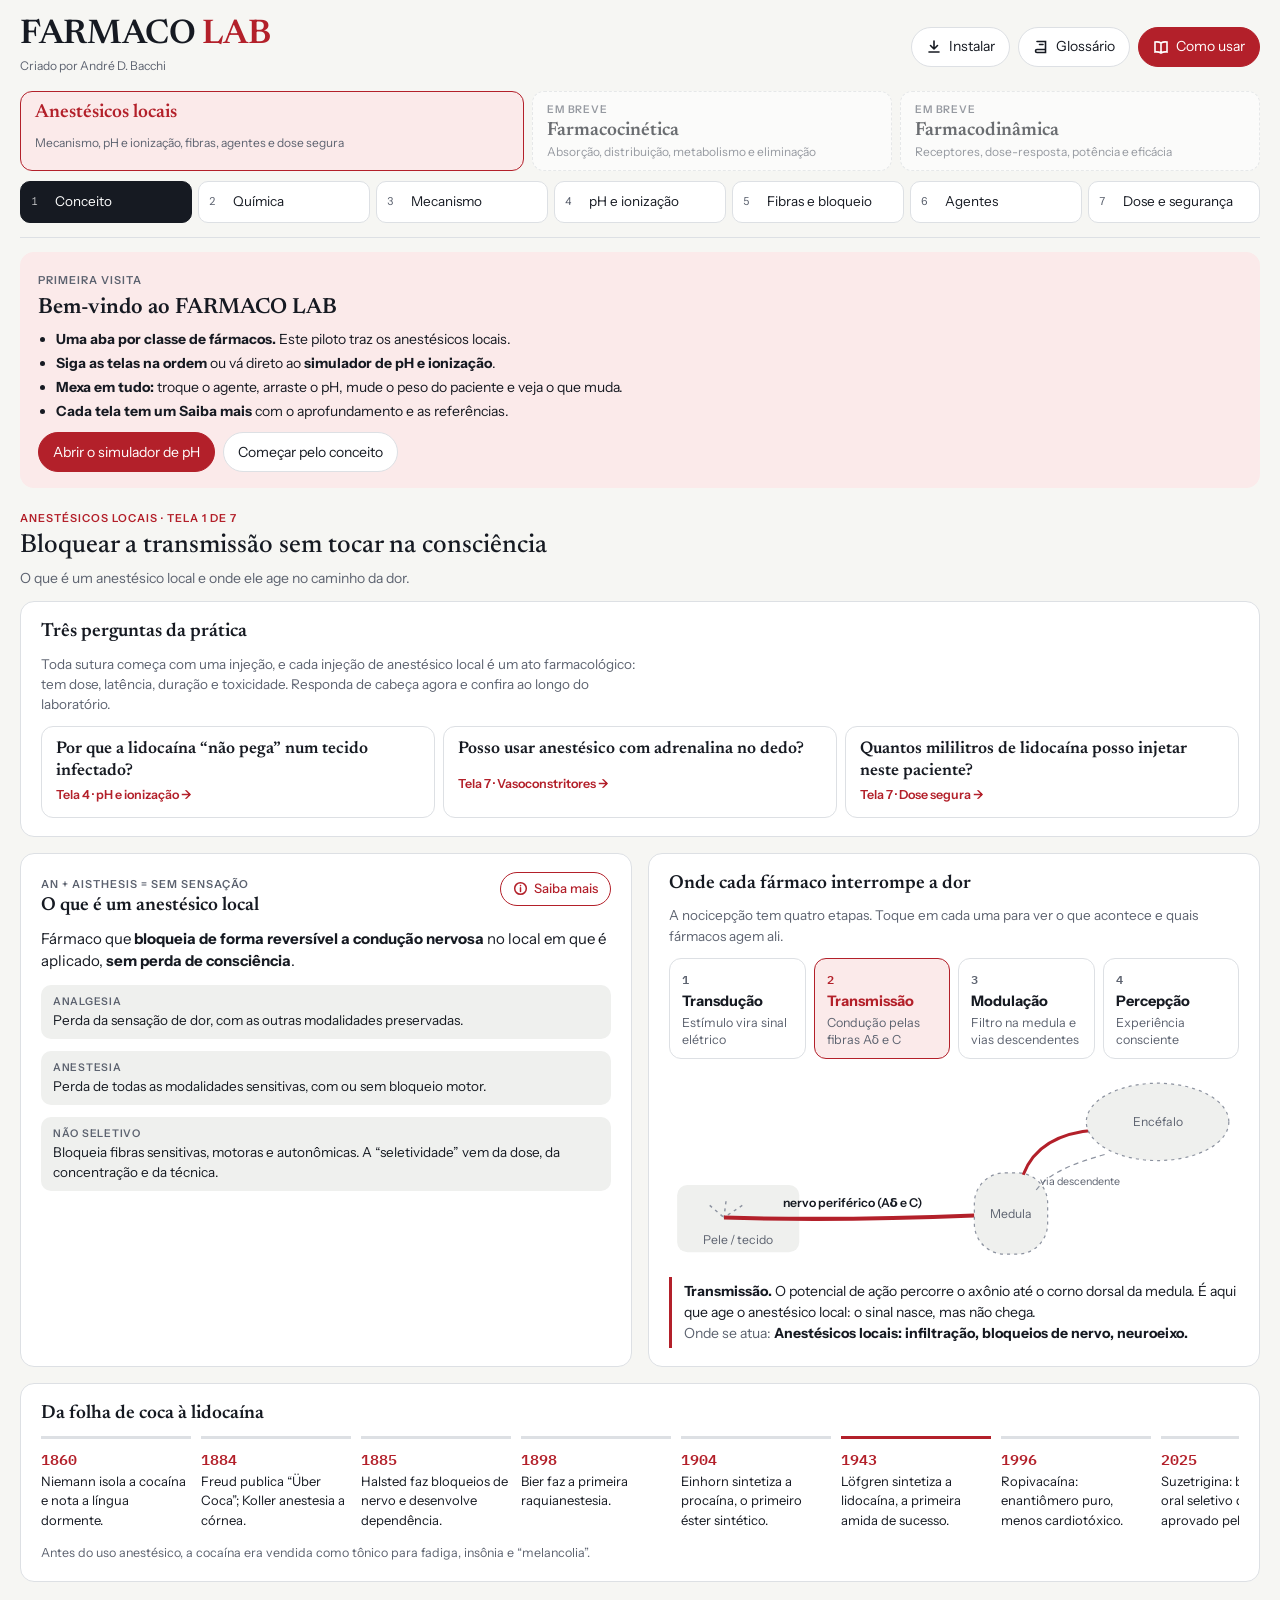
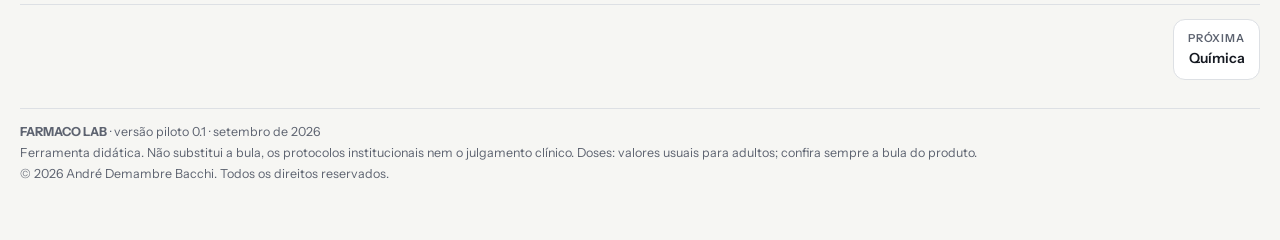
==== index.html @ de53429c "Simulador: título do transporte pela membrana e contagens com a mesma notação fora e dentro Co-Autho" ====
<!doctype html>
<html lang="pt-BR">
<head>
<meta charset="utf-8">
<meta name="viewport" content="width=device-width, initial-scale=1, viewport-fit=cover">
<title>FARMACO LAB</title>
<meta name="description" content="Laboratório interativo de farmacologia. Piloto: anestésicos locais, com simulador de pKa, pH e ionização. Criado por André D. Bacchi.">
<meta name="author" content="André Demambre Bacchi">
<meta name="theme-color" content="#b3202a">
<link rel="manifest" href="manifest.json">
<link rel="icon" type="image/png" href="icons/favicon-64.png">
<link rel="apple-touch-icon" href="icons/apple-touch-icon.png">
<meta name="apple-mobile-web-app-capable" content="yes">
<meta name="mobile-web-app-capable" content="yes">
<meta name="apple-mobile-web-app-title" content="FARMACO LAB">
<meta name="apple-mobile-web-app-status-bar-style" content="default">
<style>
:root{color-scheme:light;padding-top:env(safe-area-inset-top,0px);padding-bottom:env(safe-area-inset-bottom,0px)}
body{margin:0;font-size:14px}
img{max-width:100%}
[hidden]{display:none!important}
</style>
</head>
<body>
<link rel="preconnect" href="https://fonts.googleapis.com"><link rel="preconnect" href="https://fonts.gstatic.com" crossorigin>
<link rel="stylesheet" href="https://fonts.googleapis.com/css2?family=Newsreader:ital,opsz,wght@0,6..72,500;0,6..72,600;1,6..72,500&family=Instrument+Sans:wght@400;500;600&family=IBM+Plex+Mono:wght@400;500;600&display=swap">
<style>
/* Layout: laboratório com bancadas (mesmo sistema da série LAB): abas de classes no topo, telas numeradas, cartões com controles + visual; uma coluna no celular */
:root{
  --bg:#f6f6f3; --surface:#ffffff; --sunk:#eff0ee; --fg:#161a22; --muted:#5d6370; --line:#dde0e4; --tick:#8d93a0;
  --accent:#b3202a; --accent-soft:#fbeaea; --on-accent:#ffffff;
  --alt:#c25a1c; --alt-soft:#fbeee3;
  --bad:#b0362b; --bad-soft:#f9e6e3; --good:#2f6b3a; --good-soft:#e1efe2; --warn:#8a6410; --warn-soft:#f6edd6;
  --ink:#161a22; --on-ink:#ffffff; --dot:#cfd3da; --scrim:rgba(15,18,25,.45);
  --f-display:"Newsreader", Georgia, "Times New Roman", serif;
  --f-body:"Instrument Sans", system-ui, -apple-system, "Segoe UI", sans-serif;
  --f-mono:"IBM Plex Mono", ui-monospace, Menlo, monospace;
}
@media (prefers-color-scheme: dark){:root:not([data-theme="light"]){
  --bg:#0f1117; --surface:#161a23; --sunk:#1d222d; --fg:#e6e8ee; --muted:#9ba2b1; --line:#2b3140; --tick:#727a8b;
  --accent:#f28b86; --accent-soft:#3a1d1f; --on-accent:#0f1117;
  --alt:#f0a067; --alt-soft:#3a2819;
  --bad:#f08a7e; --bad-soft:#3a2220; --good:#8fd19b; --good-soft:#1d3322; --warn:#e8c06a; --warn-soft:#352c17;
  --ink:#e6e8ee; --on-ink:#0f1117; --dot:#3a4152; --scrim:rgba(0,0,0,.6); color-scheme:dark}}
:root[data-theme="dark"]{
  --bg:#0f1117; --surface:#161a23; --sunk:#1d222d; --fg:#e6e8ee; --muted:#9ba2b1; --line:#2b3140; --tick:#727a8b;
  --accent:#f28b86; --accent-soft:#3a1d1f; --on-accent:#0f1117;
  --alt:#f0a067; --alt-soft:#3a2819;
  --bad:#f08a7e; --bad-soft:#3a2220; --good:#8fd19b; --good-soft:#1d3322; --warn:#e8c06a; --warn-soft:#352c17;
  --ink:#e6e8ee; --on-ink:#0f1117; --dot:#3a4152; --scrim:rgba(0,0,0,.6); color-scheme:dark}

*{box-sizing:border-box}
[hidden]{display:none!important}
body{background:var(--bg);color:var(--fg);font-family:var(--f-body);font-size:15px;line-height:1.5;padding-inline:16px;padding-block:0 56px;-webkit-text-size-adjust:100%}
.wrap{max-width:1240px;margin:0 auto}
button{font:inherit;color:inherit;cursor:pointer;-webkit-tap-highlight-color:transparent}
:focus-visible{outline:2px solid var(--accent);outline-offset:2px}
.num{font-variant-numeric:tabular-nums}

header.top{display:flex;justify-content:space-between;align-items:center;gap:12px;padding-block:18px 10px;flex-wrap:wrap}
.brand h1{font-family:var(--f-display);font-weight:600;font-size:34px;line-height:1;margin:0;letter-spacing:-.01em}
.brand h1 em{font-style:normal;color:var(--accent)}
.brand p{margin:5px 0 0;color:var(--muted);font-size:12px}
.btn{display:inline-flex;align-items:center;gap:7px;border:1px solid var(--line);background:var(--surface);border-radius:999px;padding:8px 14px;font-size:14px;white-space:nowrap;min-height:40px}
.btn:hover{border-color:var(--muted)}
.btn.primary{background:var(--accent);border-color:var(--accent);color:var(--on-accent)}
.btn.small{min-height:34px;padding:5px 12px;font-size:13px}
.btn svg{width:16px;height:16px;flex:none}
.btn:disabled{opacity:.45;cursor:default}

/* navegação em dois níveis */
.labnav{padding-block:6px 14px;border-bottom:1px solid var(--line)}
.blocks{display:grid;grid-template-columns:1fr 1fr;gap:8px}
.blk{border:1.5px solid var(--line);border-radius:12px;background:var(--surface);padding:10px 14px;text-align:left;display:grid;gap:2px;min-width:0}
.blk b{font-family:var(--f-display);font-size:19px;font-weight:600;line-height:1.15}
.blk span{font-size:12px;color:var(--muted);line-height:1.35}
.blk.on{border-color:var(--accent);background:var(--accent-soft)}
.blk.on b{color:var(--accent)}
@media (max-width:520px){.blk{padding:9px 11px}.blk b{font-size:16px}.blk span{font-size:11.5px}}
.subs{display:grid;grid-template-columns:repeat(auto-fill,minmax(160px,1fr));gap:6px;margin-top:10px}
@media (max-width:420px){.subs{grid-template-columns:1fr 1fr}}
.sb{border:1px solid var(--line);border-radius:10px;background:var(--surface);padding:8px 10px;font-size:13.5px;text-align:left;display:flex;gap:8px;align-items:center;min-height:42px;line-height:1.25}
.sb i{font-style:normal;font-size:11px;color:var(--muted);font-variant-numeric:tabular-nums;flex:none;width:16px}
.sb:hover{border-color:var(--muted)}
.sb.on{background:var(--ink);border-color:var(--ink);color:var(--on-ink)}
.sb.on i{color:var(--on-ink);opacity:.7}
.labfoot{display:flex;justify-content:space-between;gap:10px;margin-top:22px;padding-top:14px;border-top:1px solid var(--line)}
.labfoot button{border:1px solid var(--line);background:var(--surface);border-radius:12px;padding:10px 14px;text-align:left;display:grid;gap:2px;max-width:48%;min-height:44px}
.labfoot button span{font-size:11px;letter-spacing:.08em;text-transform:uppercase;color:var(--muted);font-weight:600}
.labfoot button b{font-weight:600;font-size:14px}
.labfoot .nx{text-align:right;margin-left:auto}
.lnk{color:var(--accent);font-weight:600}
.intro{padding-block:18px 12px}
.intro .eyebrow{color:var(--accent)}
.intro h2{font-family:var(--f-display);font-weight:500;font-size:26px;margin:2px 0 0;max-width:40ch;text-wrap:balance;line-height:1.2}
.intro p{margin:6px 0 0;color:var(--muted);max-width:68ch;font-size:14px}
.grid{display:grid;gap:16px;grid-template-columns:minmax(0,1fr)}
@media (min-width:900px){.grid.two{grid-template-columns:minmax(0,1fr) minmax(0,1fr)}.grid .wide{grid-column:1/-1}}
.card{background:var(--surface);border:1px solid var(--line);border-radius:14px;padding:18px 20px;min-width:0}
@media (max-width:520px){.card{padding:14px;border-radius:12px}}
.card-h{display:flex;justify-content:space-between;align-items:flex-start;gap:10px;margin-bottom:10px}
h3{font-family:var(--f-display);font-weight:600;font-size:19px;margin:0;line-height:1.25;text-wrap:balance}
.eyebrow{font-size:11px;letter-spacing:.09em;text-transform:uppercase;color:var(--muted);font-weight:600}
.lede{color:var(--muted);font-size:13.5px;margin:0 0 12px;max-width:66ch}
.more-btn{flex:none;display:inline-flex;align-items:center;gap:6px;border:1px solid var(--accent);color:var(--accent);background:transparent;border-radius:999px;padding:5px 12px;font-size:13px;font-weight:500;min-height:34px}
.more-btn:hover{background:var(--accent-soft)}
.more-btn svg{width:15px;height:15px}
.row{display:flex;gap:8px;flex-wrap:wrap;align-items:center}
.chips{display:flex;gap:6px;overflow-x:auto;scrollbar-width:none;padding-bottom:2px}
.chips::-webkit-scrollbar{display:none}
.chip{flex:none;border:1px solid var(--line);background:var(--surface);border-radius:999px;padding:6px 12px;font-size:13px;white-space:nowrap;min-height:34px}
.chip.on{border-color:var(--accent);color:var(--accent);background:var(--accent-soft)}
.seg{display:inline-flex;border:1px solid var(--line);border-radius:999px;padding:3px;gap:2px;background:var(--surface);flex-wrap:wrap}
.seg button{border:0;background:transparent;border-radius:999px;padding:5px 12px;font-size:13px;color:var(--muted);min-height:32px}
.seg button.on{background:var(--ink);color:var(--on-ink)}

/* entradas */
.fields{display:grid;gap:10px;grid-template-columns:repeat(auto-fit,minmax(120px,1fr))}
.inp{display:grid;grid-template-rows:1fr auto;gap:4px;min-width:0}
.inp label{font-size:12.5px;font-weight:600;line-height:1.25}
.inp label small{display:block;font-weight:400;color:var(--muted);font-size:11.5px}
.box{display:flex;align-items:center;border:1.5px solid var(--line);border-radius:10px;background:var(--surface);padding-inline:10px;min-height:44px}
.box:focus-within{border-color:var(--accent)}
.box input,.box select{width:100%;min-width:0;border:0;background:transparent;color:var(--fg);font:600 17px var(--f-body);font-variant-numeric:tabular-nums;padding:8px 0;outline:none}
.box span{color:var(--muted);font-size:14px;margin-left:2px;flex:none}
textarea.data{width:100%;min-height:64px;border:1.5px solid var(--line);border-radius:10px;background:var(--surface);color:var(--fg);font:15px var(--f-mono);padding:8px 10px;resize:vertical}
textarea.data:focus{border-color:var(--accent);outline:none}
.range{display:grid;grid-template-columns:minmax(0,1fr) auto;gap:2px 10px;align-items:center}
.range label{font-size:13px;font-weight:600}
.range output{font-variant-numeric:tabular-nums;font-weight:600;font-size:14px;text-align:right}
.range input{grid-column:1/-1;width:100%;accent-color:var(--accent);height:28px}
.toggle{display:flex;gap:10px;align-items:center;font-size:14px;font-weight:500;cursor:pointer;min-height:34px}
.toggle input{accent-color:var(--accent);width:18px;height:18px}

/* números */
.tiles{display:grid;gap:8px;grid-template-columns:repeat(auto-fit,minmax(118px,1fr))}
.tile{background:var(--sunk);border-radius:10px;padding:9px 12px;min-width:0}
.tile span{display:block;font-size:10.5px;letter-spacing:.07em;text-transform:uppercase;color:var(--muted);font-weight:600}
.tile b{display:block;font-size:21px;font-variant-numeric:tabular-nums;line-height:1.2;margin-top:2px}
.tile small{display:block;font-size:11.5px;color:var(--muted);font-variant-numeric:tabular-nums}
.tile .gk{text-transform:none;font-style:normal;letter-spacing:0}
.tile.acc b{color:var(--accent)} .tile.alt b{color:var(--alt)} .tile.bad b{color:var(--bad)} .tile.good b{color:var(--good)}
.insight{border-left:3px solid var(--accent);padding:4px 0 4px 12px;margin-top:12px;font-size:14px;max-width:70ch}
.insight.warn{border-left-color:var(--alt)}
.f{font-family:var(--f-mono);font-size:13px;background:var(--sunk);border-radius:8px;padding:8px 12px;overflow-x:auto;white-space:nowrap;line-height:1.8;margin:8px 0}
.note{font-size:12.5px;color:var(--muted);margin:8px 0 0}
.tw{overflow-x:auto}
table.t{border-collapse:collapse;width:100%;font-size:13.5px;font-variant-numeric:tabular-nums}
table.t th{font-size:10.5px;letter-spacing:.07em;text-transform:uppercase;color:var(--muted);font-weight:600;text-align:right;padding:6px 8px;border-bottom:1px solid var(--line);white-space:nowrap}
table.t td{padding:6px 8px;border-bottom:1px solid var(--line);text-align:right;white-space:nowrap}
table.t th:first-child,table.t td:first-child{text-align:left}
table.t tr.sum td{font-weight:600;border-top:2px solid var(--line)}
.ok{color:var(--good);font-weight:600}.no{color:var(--bad);font-weight:600}

/* gráficos */
svg.ch{width:100%;height:auto;display:block;overflow:visible;user-select:none;-webkit-user-select:none}
svg.ch text{font-family:var(--f-body);fill:var(--muted);font-size:12px}
svg.ch .lbl{fill:var(--fg);font-weight:600}
svg.ch .ax{stroke:var(--tick);stroke-width:1}
svg.ch .gr{stroke:var(--line);stroke-width:1}
svg.ch .bar{fill:var(--accent);opacity:.8}
svg.ch .bar2{fill:var(--dot)}
svg.ch .curve{fill:none;stroke:var(--alt);stroke-width:2.2}
svg.ch .curveA{fill:none;stroke:var(--accent);stroke-width:2.2}
svg.ch .mean{stroke:var(--accent);stroke-width:2.5}
svg.ch .med{stroke:var(--alt);stroke-width:2.5;stroke-dasharray:6 4}
svg.ch .dotp{fill:var(--accent)}
svg.ch .dotq{fill:var(--dot)}
svg.ch .out{fill:var(--bad)}
svg.ch .box{fill:var(--accent-soft);stroke:var(--accent);stroke-width:1.8}
svg.ch .wh{stroke:var(--fg);stroke-width:1.6}
.legend{display:flex;flex-wrap:wrap;gap:6px 14px;font-size:12.5px;margin-top:8px;color:var(--muted)}
.legend span{display:inline-flex;align-items:center;gap:6px}
.legend i{width:14px;height:3px;display:inline-block;border-radius:2px}
.legend i.dash{background:repeating-linear-gradient(90deg,var(--alt) 0 5px,transparent 5px 8px)!important}

/* quiz */
.q{font-family:var(--f-display);font-size:21px;font-weight:600;margin:6px 0 12px;line-height:1.25}
.opts{display:grid;gap:8px;grid-template-columns:repeat(auto-fit,minmax(150px,1fr))}
.opt{border:1.5px solid var(--line);background:var(--surface);border-radius:10px;padding:10px 12px;text-align:left;font-size:14px;min-height:48px}
.opt:hover{border-color:var(--accent)}
.opt.right{border-color:var(--good);background:var(--good-soft)}
.opt.wrong{border-color:var(--bad);background:var(--bad-soft)}
.fb{margin-top:10px;font-size:14px;border-radius:10px;padding:10px 12px;background:var(--sunk)}
.flow{display:grid;gap:10px}
.flow .st{display:grid;gap:6px}
.flow .res{background:var(--accent-soft);border-radius:12px;padding:12px 14px}
.flow .res b{display:block;font-size:17px;font-family:var(--f-display)}

/* sheet */
.scrim{position:fixed;inset:0;background:var(--scrim);z-index:20;display:flex;align-items:flex-end;justify-content:center}
@media (min-width:700px){.scrim{align-items:center;padding:24px}}
.sheet{background:var(--surface);color:var(--fg);width:100%;max-width:680px;max-height:88vh;overflow:auto;border-radius:18px 18px 0 0;padding:0 20px calc(24px + env(safe-area-inset-bottom,0px))}
@media (min-width:700px){.sheet{border-radius:16px;padding-bottom:24px}}
.sheet-h{position:sticky;top:0;background:var(--surface);display:flex;justify-content:space-between;align-items:center;gap:12px;padding:14px 0 10px;border-bottom:1px solid var(--line);z-index:1}
.sheet-h h3{font-size:21px}
.x{border:0;background:var(--sunk);border-radius:999px;width:36px;height:36px;font-size:20px;line-height:1;color:var(--fg);flex:none}
.learn{font-size:15px;line-height:1.6}
.learn h4{font-family:var(--f-display);font-size:17px;font-weight:600;margin:18px 0 4px}
.learn p{margin:0 0 10px}
.learn ul,.learn ol{margin:0 0 10px;padding-left:20px}
.learn li{margin-bottom:4px}
.learn .trap{background:var(--alt-soft);border-radius:10px;padding:12px 14px;margin-top:12px}
.learn .trap h4{margin-top:0}
.learn .src{font-size:12.5px;color:var(--muted);margin-top:16px}
.toast{position:fixed;left:50%;bottom:calc(20px + env(safe-area-inset-bottom,0px));transform:translateX(-50%);background:var(--ink);color:var(--on-ink);padding:10px 16px;border-radius:999px;font-size:13.5px;z-index:30}
@media (prefers-reduced-motion:no-preference){.lab{animation:fi .2s ease}@keyframes fi{from{opacity:.4}to{opacity:1}}}
/* ---- FARMACO LAB: cores das espécies químicas e componentes próprios ---- */
:root{
  --b:#c25a1c; --b-soft:#fbeee3;          /* forma não ionizada (base, lipossolúvel) */
  --ion:#2b72b0; --ion-soft:#e4eef8;      /* forma ionizada (cátion, hidrossolúvel) */
  --lip:#eadfc6; --lip-head:#d6c49c;      /* membrana */
  --cyto:#f5efee; --extra:#f7f5ef;
}
@media (prefers-color-scheme: dark){:root:not([data-theme="light"]){
  --b:#f0a067; --b-soft:#3a2819; --ion:#7fb6e8; --ion-soft:#1a2a3a;
  --lip:#3b3528; --lip-head:#5a4f39; --cyto:#221a1b; --extra:#191c22}}
:root[data-theme="dark"]{
  --b:#f0a067; --b-soft:#3a2819; --ion:#7fb6e8; --ion-soft:#1a2a3a;
  --lip:#3b3528; --lip-head:#5a4f39; --cyto:#221a1b; --extra:#191c22}

.blocks.three{grid-template-columns:1.4fr 1fr 1fr}
@media (max-width:640px){.blocks.three{grid-template-columns:1fr 1fr}.blocks.three .blk:first-child{grid-column:1/-1}}
.blk.soon{opacity:.62;cursor:default;border-style:dashed}
.blk.soon em{font-style:normal;font-size:10.5px;letter-spacing:.08em;text-transform:uppercase;font-weight:600;color:var(--muted)}

.stack{display:grid;gap:12px}
.sub{font-size:11px;letter-spacing:.09em;text-transform:uppercase;color:var(--muted);font-weight:600;margin:14px 0 6px;display:flex;justify-content:space-between;align-items:center;gap:8px}
.sub:first-child{margin-top:0}
details.fold{border-top:1px solid var(--line);margin-top:14px;padding-top:10px}
details.fold>summary{cursor:pointer;font-weight:600;font-size:14px;list-style:none;display:flex;align-items:center;gap:8px;min-height:32px}
details.fold>summary::-webkit-details-marker{display:none}
details.fold>summary::before{content:"";width:8px;height:8px;border-right:2px solid var(--muted);border-bottom:2px solid var(--muted);transform:rotate(-45deg);transition:transform .15s}
details.fold[open]>summary::before{transform:rotate(45deg)}
details.fold>div{padding-top:6px;font-size:14px}
.chips.wrapc{flex-wrap:wrap;overflow:visible}
.chip small{color:var(--muted);font-size:11px;margin-left:4px;font-variant-numeric:tabular-nums}
.chip.on small{color:var(--accent)}

/* moléculas */
.mol{display:inline-flex;align-items:center;justify-content:center;width:18px;height:18px;border-radius:50%;font:700 11px/1 var(--f-body);vertical-align:-3px;color:#fff}
.mol.b{background:var(--b)} .mol.i{background:var(--ion)}
.tile.b b{color:var(--b)} .tile.i b{color:var(--ion)}
.meter{height:10px;border-radius:999px;background:var(--sunk);overflow:hidden;display:flex;margin-top:6px}
.meter i{display:block;height:100%}
.verdict{border-radius:12px;padding:12px 14px;display:grid;gap:2px}
.verdict b{font-family:var(--f-display);font-size:19px;font-weight:600;line-height:1.2}
.verdict span{font-size:13.5px}
.verdict.good{background:var(--good-soft)} .verdict.good b{color:var(--good)}
.verdict.warn{background:var(--warn-soft)} .verdict.warn b{color:var(--warn)}
.verdict.bad{background:var(--bad-soft)} .verdict.bad b{color:var(--bad)}
.eq{font-family:var(--f-mono);font-size:13.5px;background:var(--sunk);border-radius:10px;padding:10px 12px;line-height:1.9;overflow-x:auto}
.eq b{font-weight:600}
.eq .cb{color:var(--b);font-weight:600} .eq .ci{color:var(--ion);font-weight:600}

svg.ch .cell-out{fill:var(--extra)}
svg.ch .cell-in{fill:var(--cyto)}
svg.ch .lip{fill:var(--lip)}
svg.ch .head{fill:var(--lip-head)}
svg.ch .chan{fill:var(--accent-soft);stroke:var(--accent);stroke-width:1.6}
svg.ch .mb{fill:var(--b)} svg.ch .mi{fill:var(--ion)}
svg.ch .mtxt{fill:#fff;font:700 10px var(--f-body);text-anchor:middle;dominant-baseline:central;pointer-events:none}
svg.ch .zone{font:600 10.5px var(--f-body);letter-spacing:.08em;text-transform:uppercase;fill:var(--muted)}
svg.ch .zone2{font:600 11.5px var(--f-body);fill:var(--muted)}
svg.ch .zone2 .zt{fill:var(--fg);letter-spacing:.06em;text-transform:uppercase;font-size:10.5px}
svg.ch .zone2 .tb{fill:var(--b);font-weight:700}
svg.ch .zone2 .ti{fill:var(--ion);font-weight:700}
svg.ch .memlbl{font:600 10px var(--f-body);fill:var(--fg);opacity:.62;letter-spacing:.04em}
svg.ch .curveB{fill:none;stroke:var(--b);stroke-width:2.4}
svg.ch .curveI{fill:none;stroke:var(--ion);stroke-width:2.4;stroke-dasharray:6 4}
svg.ch .ghost{fill:none;stroke:var(--dot);stroke-width:1.4}
svg.ch .mk{fill:var(--fg)}
svg.ch .hl{fill:var(--accent)}
svg.ch .hlst{stroke:var(--accent);stroke-width:2;fill:none}
svg.ch .barb{fill:var(--b)} svg.ch .bari{fill:var(--ion)}
svg.ch .soft{fill:var(--sunk)}
svg.ch .ink{fill:var(--fg)}
svg.ch .inkst{stroke:var(--fg);fill:none;stroke-width:1.6}
svg.ch .accst{stroke:var(--accent);fill:none;stroke-width:2.2}
svg.ch .dotst{stroke:var(--tick);fill:none;stroke-width:1.2;stroke-dasharray:3 4}

figure.fig{margin:0 auto;max-width:760px}
/* etapas numeradas (sequências reais) */
.steps{display:grid;gap:8px;grid-template-columns:repeat(auto-fit,minmax(150px,1fr))}
.stp{border:1.5px solid var(--line);border-radius:12px;background:var(--surface);padding:10px 12px;text-align:left;display:grid;gap:2px;min-height:64px}
.stp i{font-style:normal;font:600 12px var(--f-mono);color:var(--muted)}
.stp b{font-size:14.5px}
.stp span{font-size:12.5px;color:var(--muted);line-height:1.35}
.stp.on{border-color:var(--accent);background:var(--accent-soft)}
.stp.on i,.stp.on b{color:var(--accent)}

/* bloqueio diferencial */
.fib{display:grid;gap:8px}
.fr{display:grid;grid-template-columns:minmax(0,150px) minmax(0,1fr) 88px;gap:10px;align-items:center;font-size:13.5px}
.fr b{display:block;font-size:13.5px}.fr small{color:var(--muted);font-size:11.5px}
.fr .bar{height:14px;border-radius:999px;background:var(--sunk);overflow:hidden}
.fr .bar i{display:block;height:100%;background:var(--accent);transition:width .25s}
.fr .st{font-size:12.5px;font-weight:600;text-align:right}
.fr .st.on{color:var(--accent)} .fr .st.part{color:var(--warn)} .fr .st.off{color:var(--muted)}
@media (max-width:480px){.fr{grid-template-columns:minmax(0,1fr) 80px}.fr .bar{grid-column:1/-1;grid-row:2}}

/* linha do tempo */
.tl{display:grid;grid-auto-flow:column;grid-auto-columns:minmax(150px,1fr);gap:10px;overflow-x:auto;padding-bottom:6px}
.tl div{border-top:3px solid var(--line);padding-top:8px;font-size:13px}
.tl div b{display:block;font:600 15px var(--f-mono);color:var(--accent)}
.tl div.now{border-top-color:var(--accent)}

/* classificador */
.cls-q{display:grid;gap:10px}
.big-drug{font-family:var(--f-display);font-size:28px;font-weight:600;line-height:1.1}
.score{font:600 13px var(--f-mono);color:var(--muted)}

/* tabela de agentes */
table.t tr.sel td{background:var(--accent-soft)}
table.t tbody tr{cursor:pointer}
table.t tbody tr:hover td{background:var(--sunk)}
.tag{display:inline-block;font-size:11px;font-weight:600;border-radius:999px;padding:1px 8px;background:var(--sunk);color:var(--muted)}
.tag.a{background:var(--accent-soft);color:var(--accent)}
.tag.e{background:var(--b-soft);color:var(--b)}

.welcome{background:var(--accent-soft);border-radius:14px;padding:16px 18px;margin-top:14px;display:grid;gap:10px}
.welcome h2{font-family:var(--f-display);font-weight:600;font-size:22px;margin:2px 0 4px}
.welcome ul{margin:0;padding-left:18px;font-size:14px;display:grid;gap:3px}
.sitefoot{margin-top:28px;border-top:1px solid var(--line);padding-top:14px;font-size:12.5px;color:var(--muted);display:grid;gap:2px}
.sitefoot p{margin:0}
.qs{display:grid;gap:8px;grid-template-columns:repeat(auto-fit,minmax(220px,1fr))}
.qbtn{border:1.5px solid var(--line);background:var(--surface);border-radius:12px;padding:12px 14px;text-align:left;display:grid;gap:4px}
.qbtn:hover{border-color:var(--accent)}
.qbtn b{font-family:var(--f-display);font-size:17px;font-weight:600;line-height:1.25}
.qbtn span{font-size:12.5px;color:var(--accent);font-weight:600}
.pill{display:inline-block;border-radius:999px;padding:2px 10px;font-size:12px;font-weight:600;background:var(--sunk)}
@media (prefers-reduced-motion:reduce){*{transition:none!important;animation:none!important}}

/* Henderson-Hasselbalch ao vivo */
.hh{margin-top:14px;border:1.5px solid var(--line);border-radius:14px;padding:14px 16px;background:var(--surface);display:grid;gap:8px}
.hh-h{display:flex;justify-content:space-between;align-items:baseline;gap:8px}
.hh-row{display:flex;align-items:center;gap:10px;flex-wrap:wrap;font-family:var(--f-display);line-height:1}
.hh-row i{font-style:normal;color:var(--muted);font-family:var(--f-body)}
.hh-sym{font-size:26px;font-weight:500}
.hh-num{font-size:26px;font-weight:600}
.hh-sol{font-size:21px;font-weight:500;padding-top:8px;border-top:1px dashed var(--line)}
.hh-sol sup{font-size:.55em;font-family:var(--f-mono);font-weight:600;margin-left:1px}
.frac{display:inline-grid;text-align:center;font-size:.72em;line-height:1.15}
.frac>span:first-child{border-bottom:2px solid var(--fg);padding:0 4px 2px}
.frac>span:last-child{padding:2px 4px 0}
.frac .cb{color:var(--b);font-weight:600}.frac .ci{color:var(--ion);font-weight:600}
.hh .v{font-family:var(--f-mono);font-size:.9em;border-radius:8px;padding:5px 9px;font-variant-numeric:tabular-nums}
.hh .vph{background:var(--ink);color:var(--on-ink)}
.hh .vpk{background:var(--accent-soft);color:var(--accent)}
.hh .vr{background:var(--sunk);color:var(--fg)}
.hh .vb{background:var(--b-soft);color:var(--b)}
.hh-pct{font-size:19px;font-weight:500}
.hh-pct .frac>span:first-child{border-bottom-color:var(--muted)}
.hh-words{margin:2px 0 0;font-size:15px}
.hh-words .cb{color:var(--b)}.hh-words .ci{color:var(--ion)}
@media (prefers-reduced-motion:no-preference){.hh .pulse{animation:pulse .6s ease}@keyframes pulse{0%{transform:scale(1.18);box-shadow:0 0 0 4px var(--accent-soft)}100%{transform:scale(1)}}}
@media (max-width:420px){.hh{padding:12px}.hh-sym,.hh-num{font-size:22px}.hh-sol,.hh-pct{font-size:16px;gap:6px}}
.ratio{position:relative;height:30px;border-radius:8px;overflow:hidden;display:flex;background:var(--sunk)}
.ratio i{display:block;height:100%;transition:width .25s}
.ratio .rb{background:var(--b)}.ratio .ri{background:var(--ion)}
.ratio span{position:absolute;top:50%;transform:translateY(-50%);font:600 12.5px var(--f-mono);color:#fff;text-shadow:0 1px 2px rgba(0,0,0,.35)}
.ratio .rr{right:8px}
</style>
<div class="wrap">
<header class="top">
  <div class="brand"><h1>FARMACO <em>LAB</em></h1><p>Criado por André D. Bacchi</p></div>
  <div class="row"><button class="btn" id="instBtn" aria-label="Instalar o app no celular ou computador"><svg viewBox="0 0 16 16" fill="none" stroke="currentColor" stroke-width="1.6" stroke-linecap="round" stroke-linejoin="round"><path d="M8 2v8M4.5 6.5 8 10l3.5-3.5M3 13h10"/></svg>Instalar</button><button class="btn" id="glossBtn"><svg viewBox="0 0 16 16" fill="none" stroke="currentColor" stroke-width="1.6" stroke-linecap="round"><path d="M4 2.5h8.5v11H4a1.5 1.5 0 0 1 0-3h8.5M6.5 5.5h3.5"/></svg>Glossário</button><button class="btn primary" id="howBtn"><svg viewBox="0 0 16 16" fill="none" stroke="currentColor" stroke-width="1.6" stroke-linecap="round"><path d="M8 4c-1.5-1-3.5-1.3-6-1v10c2.5-.3 4.5 0 6 1 1.5-1 3.5-1.3 6-1V3c-2.5-.3-4.5 0-6 1zM8 4v10"/></svg>Como usar</button></div>
</header>
<nav class="labnav" aria-label="Classes de fármacos">
  <div class="blocks three" id="blocks">
    <button class="blk on" aria-current="true"><b>Anestésicos locais</b><span>Mecanismo, pH e ionização, fibras, agentes e dose segura</span></button>
    <button class="blk soon" disabled><em>Em breve</em><b>Farmacocinética</b><span>Absorção, distribuição, metabolismo e eliminação</span></button>
    <button class="blk soon" disabled><em>Em breve</em><b>Farmacodinâmica</b><span>Receptores, dose-resposta, potência e eficácia</span></button>
  </div>
  <div class="subs" id="subs"></div>
</nav>
<section class="welcome" id="welcome" hidden aria-label="Boas-vindas">
  <div><span class="eyebrow">Primeira visita</span><h2>Bem-vindo ao FARMACO LAB</h2>
  <ul><li><b>Uma aba por classe de fármacos.</b> Este piloto traz os anestésicos locais.</li><li><b>Siga as telas na ordem</b> ou vá direto ao <b>simulador de pH e ionização</b>.</li><li><b>Mexa em tudo:</b> troque o agente, arraste o pH, mude o peso do paciente e veja o que muda.</li><li><b>Cada tela tem um Saiba mais</b> com o aprofundamento e as referências.</li></ul></div>
  <div class="row"><button class="btn primary" id="wStart">Abrir o simulador de pH</button><button class="btn" id="wClose">Começar pelo conceito</button></div>
</section>
<main id="labs"></main>
<div class="labfoot" id="labFoot"></div>
<footer class="sitefoot"><p><b>FARMACO LAB</b> · versão piloto 0.1 · setembro de 2026</p><p>Ferramenta didática. Não substitui a bula, os protocolos institucionais nem o julgamento clínico. Doses: valores usuais para adultos; confira sempre a bula do produto.</p><p>© 2026 André Demambre Bacchi. Todos os direitos reservados.</p></footer>
</div>
<div id="sheetRoot"></div>
<script>
/* ===== FARMACO LAB · núcleo ===== */
const $ = id => document.getElementById(id);
const nf = (x, d = 0) => Number(x).toLocaleString('pt-BR', { minimumFractionDigits: d, maximumFractionDigits: d });
const pc = (f, d) => { const v = f * 100; if (d === undefined) d = v < 1 ? 2 : v < 10 ? 1 : 0; return nf(v, d) + '%'; };
const clamp = (x, a, b) => Math.max(a, Math.min(b, x));
/* largura real do gráfico: o texto fica legível no celular e no projetor */
const cw = id => { const el = $(id); return Math.round(clamp(el && el.clientWidth ? el.clientWidth : 560, 300, 640)); };
const esc = s => String(s).replace(/[&<>"]/g, c => ({ '&': '&amp;', '<': '&lt;', '>': '&gt;', '"': '&quot;' }[c]));
const reduced = () => matchMedia('(prefers-reduced-motion: reduce)').matches;
const store = { get(k, d) { try { const v = localStorage.getItem('farmacolab.' + k); return v === null ? d : JSON.parse(v); } catch { return d; } },
  set(k, v) { try { localStorage.setItem('farmacolab.' + k, JSON.stringify(v)); } catch {} } };

/* Henderson-Hasselbalch para base fraca: pH = pKa + log([B]/[BH+]) */
const fracB = (pKa, pH) => 1 / (1 + Math.pow(10, pKa - pH));   // fração não ionizada

/* ---------- dados dos agentes ---------- */
const AGENTS = [
  { id: 'lido',  n: 'Lidocaína',    c: 'A', pKa: 7.9, lipo: 2, lipoT: 'Média',      pb: 65, lat: 'Rápida', dur: 'Intermediária', dose: [4.5, 7], cap: [300, 500], conc: [0.5, 1, 2], uso: 'Infiltração, bloqueios, tópico', nota: 'Referência entre as amidas. Também é antiarrítmico classe IB. pKa citado entre 7,7 e 7,9 conforme a fonte.' },
  { id: 'mepi',  n: 'Mepivacaína',  c: 'A', pKa: 7.6, lipo: 2, lipoT: 'Média',      pb: 77, lat: 'Rápida', dur: 'Intermediária', dose: [4.4, 4.4], conc: [2, 3], dental: true, uso: 'Odontologia, bloqueios', nota: 'O pKa mais próximo do pH fisiológico entre as amidas usuais: início rápido. Vasodilata pouco, por isso existe a apresentação a 3% sem vasoconstritor.' },
  { id: 'prilo', n: 'Prilocaína',   c: 'A', pKa: 7.9, lipo: 2, lipoT: 'Média',      pb: 55, lat: 'Rápida', dur: 'Intermediária', dose: [6, 8], conc: [3, 4], dental: true, uso: 'Odontologia (com felipressina), EMLA', nota: 'Metabólito o-toluidina: metemoglobinemia em doses altas. Componente do EMLA com a lidocaína.' },
  { id: 'arti',  n: 'Articaína',    c: 'A*', pKa: 7.8, lipo: 2, lipoT: 'Média',     pb: 94, lat: 'Rápida', dur: 'Intermediária', dose: [null, 7], conc: [4], dental: true, epiOnly: true, uso: 'Odontologia', nota: 'Amida com um grupamento éster: cerca de 90% é hidrolisada no plasma (meia-vida ≈ 20 min). Comercializada apenas com adrenalina.' },
  { id: 'bupi',  n: 'Bupivacaína',  c: 'A', pKa: 8.1, lipo: 3, lipoT: 'Alta',       pb: 95, lat: 'Lenta',  dur: 'Longa', dose: [2.5, 3], cap: [175, 225], conc: [0.25, 0.5, 0.75], uso: 'Raqui, peridural, bloqueios', nota: 'A mais cardiotóxica: entra rápido e sai devagar dos canais de sódio cardíacos. Nunca em anestesia regional intravenosa.' },
  { id: 'ropi',  n: 'Ropivacaína',  c: 'A', pKa: 8.1, lipo: 2.5, lipoT: 'Média-alta', pb: 94, lat: 'Lenta',  dur: 'Longa', dose: [3, 3], conc: [0.2, 0.5, 0.75], uso: 'Bloqueios, peridural', nota: 'Enantiômero S puro (1996): menos cardiotóxico que a bupivacaína racêmica. Em baixa concentração, bloqueio sensitivo com pouco bloqueio motor.' },
  { id: 'tetra', n: 'Tetracaína',   c: 'E', pKa: 8.5, lipo: 3, lipoT: 'Alta',       pb: 76, lat: 'Lenta',  dur: 'Longa', doseT: 'tópico, raqui', uso: 'Tópico (LET), oftalmologia, raqui', nota: 'Éster potente e lipossolúvel. Componente do LET (lidocaína, adrenalina e tetracaína) usado em feridas de crianças.' },
  { id: 'cloro', n: 'Cloroprocaína', c: 'E', pKa: 8.7, lipo: 1, lipoT: 'Baixa',     pb: null, lat: 'Rápida', dur: 'Curta', doseT: '—', uso: 'Raqui de curta duração, obstetrícia', nota: 'Exceção à regra do pKa: pKa alto, mas início rápido porque é usada em concentração alta (3%). Hidrolisada muito depressa no plasma.' },
  { id: 'proc',  n: 'Procaína',     c: 'E', pKa: 8.9, lipo: 1, lipoT: 'Baixa',      pb: 6,  lat: 'Lenta',  dur: 'Curta', doseT: '—', uso: 'Histórico (1904)', nota: 'Primeiro éster sintético (Einhorn, 1904). Pouco usado hoje: baixa potência e metabólito PABA, ligado a alergias.' },
  { id: 'benzo', n: 'Benzocaína',   c: 'E', pKa: 3.5, lipo: null, lipoT: '—',       pb: null, lat: 'Rápida', dur: 'Curta', topical: true, doseT: 'só tópico', uso: 'Somente tópico (mucosas)', nota: 'pKa muito baixo: quase toda não ionizada e pouco hidrossolúvel, por isso só serve como tópico. Causa metemoglobinemia; a FDA desaconselha produtos para dentição em menores de 2 anos.' },
];
const AG = Object.fromEntries(AGENTS.map(a => [a.id, a]));

/* ---------- folhas (Saiba mais, glossário, como usar) ---------- */
function openSheet(title, html) {
  const root = $('sheetRoot'), prev = document.activeElement;
  root.innerHTML = `<div class="scrim" id="scrim"><div class="sheet" role="dialog" aria-modal="true" aria-label="${esc(title)}"><div class="sheet-h"><h3>${title}</h3><button class="x" id="sheetX" aria-label="Fechar">×</button></div><div class="learn">${html}</div></div></div>`;
  const close = () => { root.innerHTML = ''; document.removeEventListener('keydown', onKey); prev && prev.focus && prev.focus(); };
  const onKey = e => { if (e.key === 'Escape') close(); };
  $('scrim').addEventListener('click', e => { if (e.target.id === 'scrim') close(); });
  $('sheetX').onclick = close; $('sheetX').focus();
  document.addEventListener('keydown', onKey);
  root.querySelectorAll('[data-go]').forEach(b => b.onclick = () => { close(); go(b.dataset.go); });
}
function toast(msg) { const t = document.createElement('div'); t.className = 'toast'; t.textContent = msg; document.body.appendChild(t); setTimeout(() => t.remove(), 1900); }

const MORE_ICON = '<svg viewBox="0 0 16 16" fill="none" stroke="currentColor" stroke-width="1.6" stroke-linecap="round"><circle cx="8" cy="8" r="6.2"/><path d="M8 7.2v4M8 4.9v.1"/></svg>';
const moreBtn = key => `<button class="more-btn" data-more="${key}">${MORE_ICON}Saiba mais</button>`;
function card(title, body, opts = {}) {
  return `<section class="card${opts.wide ? ' wide' : ''}"${opts.id ? ` id="${opts.id}"` : ''}><div class="card-h"><div>${opts.eyebrow ? `<span class="eyebrow">${opts.eyebrow}</span>` : ''}<h3>${title}</h3></div>${opts.more ? moreBtn(opts.more) : ''}</div>${opts.lede ? `<p class="lede">${opts.lede}</p>` : ''}${body}</section>`;
}
function seg(id, items, on) { return `<div class="seg" id="${id}" role="group">${items.map(([v, l]) => `<button data-v="${v}" class="${v == on ? 'on' : ''}" aria-pressed="${v == on}">${l}</button>`).join('')}</div>`; }
function bindSeg(id, fn) { const el = $(id); el.onclick = e => { const b = e.target.closest('button'); if (!b) return; el.querySelectorAll('button').forEach(x => { x.classList.toggle('on', x === b); x.setAttribute('aria-pressed', x === b); }); fn(b.dataset.v); }; }

/* ---------- navegação ---------- */
let cur = 0, cleanup = null, lastW = innerWidth;
addEventListener('resize', () => { if (Math.abs(innerWidth - lastW) < 40) return; lastW = innerWidth; clearTimeout(window._rz); window._rz = setTimeout(() => show(cur, false), 200); });
function go(id) { const i = SCREENS.findIndex(s => s.id === id); if (i >= 0) show(i, true); }
function show(i, scroll) {
  if (cleanup) { cleanup(); cleanup = null; }
  cur = i; store.set('tela', SCREENS[i].id);
  const S = SCREENS[i];
  $('subs').innerHTML = SCREENS.map((s, k) => `<button class="sb${k === i ? ' on' : ''}" data-i="${k}"${k === i ? ' aria-current="page"' : ''}><i>${k + 1}</i>${s.t}</button>`).join('');
  $('labs').innerHTML = `<section class="lab" aria-labelledby="h-${S.id}"><div class="intro"><span class="eyebrow">Anestésicos locais · tela ${i + 1} de ${SCREENS.length}</span><h2 id="h-${S.id}">${S.h}</h2><p>${S.p}</p></div><div class="grid two" id="g"></div></section>`;
  cleanup = S.render($('g')) || null;
  $('labs').querySelectorAll('[data-more]').forEach(b => b.onclick = () => { const L = LEARN[b.dataset.more]; openSheet(L.t, L.h); });
  $('labs').querySelectorAll('[data-go]').forEach(b => b.onclick = () => go(b.dataset.go));
  const pv = SCREENS[i - 1], nx = SCREENS[i + 1];
  $('labFoot').innerHTML = (pv ? `<button data-i="${i - 1}"><span>Anterior</span><b>${pv.t}</b></button>` : '') + (nx ? `<button class="nx" data-i="${i + 1}"><span>Próxima</span><b>${nx.t}</b></button>` : '');
  try { history.replaceState(null, '', '#' + S.id); } catch {}
  if (scroll) document.querySelector('.labnav').scrollIntoView({ behavior: reduced() ? 'auto' : 'smooth', block: 'start' });
}

/* ===== Tela 1 · Conceito ===== */
const NOCI = [
  { k: 'tr', t: 'Transdução', s: 'Estímulo vira sinal elétrico', what: 'O estímulo nocivo e os mediadores da lesão (bradicinina, prostaglandinas, H⁺, K⁺, ATP) geram potencial de receptor no terminal livre do nociceptor.', drugs: 'AINEs e dipirona (menos prostaglandinas); anestésico tópico.' },
  { k: 'tm', t: 'Transmissão', s: 'Condução pelas fibras Aδ e C', what: 'O potencial de ação percorre o axônio até o corno dorsal da medula. É aqui que age o anestésico local: o sinal nasce, mas não chega.', drugs: 'Anestésicos locais: infiltração, bloqueios de nervo, neuroeixo.', al: true },
  { k: 'md', t: 'Modulação', s: 'Filtro na medula e vias descendentes', what: 'Na medula, o sinal é amplificado ou inibido: interneurônios (teoria do portão) e vias descendentes com serotonina, noradrenalina e opioides endógenos.', drugs: 'Opioides, α₂-agonistas, cetamina, antidepressivos.' },
  { k: 'pc', t: 'Percepção', s: 'Experiência consciente', what: 'O córtex integra os componentes sensorial e afetivo: só aqui existe dor. Sob anestesia geral há nocicepção sem dor.', drugs: 'Anestésicos gerais, opioides.' },
];
function nociSVG(k) {
  const H = x => (x === k ? 'hlst' : 'dotst');
  return `<svg class="ch" viewBox="0 0 560 190" role="img" aria-label="Via da dor, com a etapa ${k} em destaque">
  <rect x="8" y="112" width="120" height="66" rx="10" class="soft"/><text x="68" y="170" text-anchor="middle">Pele / tecido</text>
  <path d="M40 132 l14 12 M56 128 l-2 16 M72 132 l-18 12" class="${H('tr')}" style="stroke-width:${k === 'tr' ? 3 : 1.4}"/>
  <path d="M54 144 C 120 146 200 146 300 142" class="${H('tm')}" style="stroke-width:${k === 'tm' ? 4 : 1.4}"/>
  <text x="180" y="134" text-anchor="middle" class="${k === 'tm' ? 'lbl' : ''}">nervo periférico (Aδ e C)</text>
  <rect x="300" y="100" width="72" height="80" rx="30" class="soft"/><rect x="300" y="100" width="72" height="80" rx="30" class="${H('md')}" style="stroke-width:${k === 'md' ? 3 : 1.2}"/>
  <text x="336" y="144" text-anchor="middle">Medula</text>
  <path d="M348 102 C 360 70 390 60 420 58" class="${H('tm')}" style="stroke-width:${k === 'tm' ? 3 : 1.2}"/>
  <path d="M428 82 C 400 90 372 100 360 118" class="${H('md')}" style="stroke-width:${k === 'md' ? 2.6 : 1.2};stroke-dasharray:5 4"/>
  <text x="404" y="112" text-anchor="middle" style="font-size:10.5px">via descendente</text>
  <ellipse cx="480" cy="50" rx="70" ry="38" class="soft"/><ellipse cx="480" cy="50" rx="70" ry="38" class="${H('pc')}" style="stroke-width:${k === 'pc' ? 3 : 1.2}"/>
  <text x="480" y="54" text-anchor="middle">Encéfalo</text>
</svg>`;
}
function renderConceito(g) {
  g.innerHTML =
    card('Três perguntas da prática', `<div class="qs">
      <button class="qbtn" data-go="ph"><b>Por que a lidocaína “não pega” num tecido infectado?</b><span>Tela 4 · pH e ionização →</span></button>
      <button class="qbtn" data-go="dose"><b>Posso usar anestésico com adrenalina no dedo?</b><span>Tela 7 · Vasoconstritores →</span></button>
      <button class="qbtn" data-go="dose"><b>Quantos mililitros de lidocaína posso injetar neste paciente?</b><span>Tela 7 · Dose segura →</span></button></div>`,
      { wide: true, lede: 'Toda sutura começa com uma injeção, e cada injeção de anestésico local é um ato farmacológico: tem dose, latência, duração e toxicidade. Responda de cabeça agora e confira ao longo do laboratório.' }) +
    card('O que é um anestésico local', `<p style="margin:0 0 12px;font-size:15px">Fármaco que <b>bloqueia de forma reversível a condução nervosa</b> no local em que é aplicado, <b>sem perda de consciência</b>.</p>
      <div class="stack">
        <div class="tile"><span>Analgesia</span><small style="font-size:13.5px;color:var(--fg)">Perda da sensação de dor, com as outras modalidades preservadas.</small></div>
        <div class="tile"><span>Anestesia</span><small style="font-size:13.5px;color:var(--fg)">Perda de todas as modalidades sensitivas, com ou sem bloqueio motor.</small></div>
        <div class="tile"><span>Não seletivo</span><small style="font-size:13.5px;color:var(--fg)">Bloqueia fibras sensitivas, motoras e autonômicas. A “seletividade” vem da dose, da concentração e da técnica.</small></div>
      </div>`, { more: 'conceito', eyebrow: 'an + aisthesis = sem sensação' }) +
    card('Onde cada fármaco interrompe a dor', `<div class="steps" id="nociSteps" style="grid-template-columns:repeat(auto-fit,minmax(112px,1fr))">${NOCI.map((x, i) => `<button class="stp${i === 1 ? ' on' : ''}" data-k="${x.k}"><i>${i + 1}</i><b>${x.t}</b><span>${x.s}</span></button>`).join('')}</div>
      <div id="nociFig" style="margin-top:12px"></div><div id="nociTxt"></div>`,
      { lede: 'A nocicepção tem quatro etapas. Toque em cada uma para ver o que acontece e quais fármacos agem ali.' }) +
    card('Da folha de coca à lidocaína', `<div class="tl">
      <div><b>1860</b>Niemann isola a cocaína e nota a língua dormente.</div>
      <div><b>1884</b>Freud publica “Über Coca”; Koller anestesia a córnea.</div>
      <div><b>1885</b>Halsted faz bloqueios de nervo e desenvolve dependência.</div>
      <div><b>1898</b>Bier faz a primeira raquianestesia.</div>
      <div><b>1904</b>Einhorn sintetiza a procaína, o primeiro éster sintético.</div>
      <div class="now"><b>1943</b>Löfgren sintetiza a lidocaína, a primeira amida de sucesso.</div>
      <div><b>1996</b>Ropivacaína: enantiômero puro, menos cardiotóxico.</div>
      <div><b>2025</b>Suzetrigina: bloqueador oral seletivo de NaV1.8 aprovado pela FDA.</div></div>
      <p class="note">Antes do uso anestésico, a cocaína era vendida como tônico para fadiga, insônia e “melancolia”.</p>`, { wide: true });
  const setK = k => {
    const x = NOCI.find(n => n.k === k);
    $('nociFig').innerHTML = nociSVG(k);
    $('nociTxt').innerHTML = `<div class="insight${x.al ? '' : ' warn'}"><b>${x.t}.</b> ${x.what}<br><span style="color:var(--muted)">Onde se atua:</span> <b>${x.drugs}</b></div>`;
    $('nociSteps').querySelectorAll('.stp').forEach(b => b.classList.toggle('on', b.dataset.k === k));
  };
  $('nociSteps').onclick = e => { const b = e.target.closest('.stp'); if (b) setK(b.dataset.k); };
  setK('tm');
}

/* ===== Tela 2 · Química ===== */
const CLASSIFY = [
  ['Lidocaína', 'A'], ['Procaína', 'E'], ['Bupivacaína', 'A'], ['Benzocaína', 'E'], ['Articaína', 'A*'], ['Tetracaína', 'E'],
  ['Prilocaína', 'A'], ['Cocaína', 'E'], ['Ropivacaína', 'A'], ['Cloroprocaína', 'E'], ['Mepivacaína', 'A'], ['Levobupivacaína', 'A'],
];
function molSVG(kind, part) {
  const on = p => part === p;
  const mid = kind === 'E' ? '–CO–O–' : '–NH–CO–';
  return `<svg class="ch" viewBox="0 0 560 150" role="img" aria-label="Estrutura geral de um anestésico local do tipo ${kind === 'E' ? 'éster' : 'amida'}">
  <g data-part="aro" style="cursor:pointer"><rect x="10" y="30" width="170" height="80" rx="16" class="${on('aro') ? 'hl' : 'soft'}" style="opacity:${on('aro') ? .18 : 1}"/><rect x="10" y="30" width="170" height="80" rx="16" class="${on('aro') ? 'accst' : 'dotst'}"/>
    <polygon points="95,48 118,61 118,87 95,100 72,87 72,61" class="inkst"/><circle cx="95" cy="74" r="12" class="inkst" style="stroke-width:1.2"/>
    <text x="95" y="128" text-anchor="middle" class="lbl">Anel aromático</text><text x="95" y="143" text-anchor="middle">lipofílico</text></g>
  <line x1="180" y1="70" x2="215" y2="70" class="inkst"/>
  <g data-part="lig" style="cursor:pointer"><rect x="215" y="40" width="130" height="60" rx="14" class="${on('lig') ? 'accst' : 'dotst'}"/>
    <text x="280" y="76" text-anchor="middle" class="lbl" style="font-family:var(--f-mono);font-size:16px">${mid}</text>
    <text x="280" y="128" text-anchor="middle" class="lbl">Cadeia intermediária</text><text x="280" y="143" text-anchor="middle">${kind === 'E' ? 'éster' : 'amida'}</text></g>
  <line x1="345" y1="70" x2="380" y2="70" class="inkst"/>
  <g data-part="ami" style="cursor:pointer"><rect x="380" y="30" width="170" height="80" rx="16" class="${on('ami') ? 'accst' : 'dotst'}"/>
    <text x="465" y="66" text-anchor="middle" class="lbl" style="font-family:var(--f-mono);font-size:16px">–N(R)₂</text>
    <text x="465" y="88" text-anchor="middle" style="font-family:var(--f-mono)">⇄ –N⁺H(R)₂</text>
    <text x="465" y="128" text-anchor="middle" class="lbl">Amina terciária</text><text x="465" y="143" text-anchor="middle">hidrofílica, ionizável</text></g>
</svg>`;
}
const PARTS = {
  aro: '<b>Anel aromático.</b> A parte lipofílica: determina a lipossolubilidade, que se traduz em <b>potência</b> (e toxicidade).',
  lig: '<b>Cadeia intermediária.</b> Define a família (éster ou amida) e, com ela, <b>como o fármaco é metabolizado</b> e o risco de alergia.',
  ami: '<b>Amina terciária.</b> A parte ionizável: recebe H⁺ e vira cátion. O equilíbrio entre as duas formas depende do <b>pKa</b> e do <b>pH</b>, tema da tela 4.',
};
function renderQuimica(g) {
  let kind = 'A', part = 'ami';
  g.innerHTML =
    card('Três partes, duas famílias', `<div class="row" style="justify-content:space-between">${seg('kindSeg', [['A', 'Amida'], ['E', 'Éster']], 'A')}<span class="note" style="margin:0">Toque em cada parte da molécula</span></div>
      <figure class="fig" id="molFig" style="margin-top:10px"></figure><div id="partTxt" class="insight"></div><div id="famTxt" style="margin-top:12px"></div>`, { wide: true, more: 'quimica' }) +
    card('Éster ou amida?', `<div class="cls-q"><div class="row" style="justify-content:space-between"><span class="eyebrow">Classifique</span><span class="score" id="clsScore">0 de 0</span></div>
      <div class="big-drug" id="clsDrug"></div><div class="row"><button class="btn" data-ans="E">Éster</button><button class="btn" data-ans="A">Amida</button></div><div id="clsFb"></div></div>`,
      { lede: 'Dica de bolso: nas amidas aparece um “i” antes de “-caína” (lIdocaína, bupIvacaína). Há uma exceção famosa.' }) +
    card('Da química à clínica', `<div class="stack">
      <div class="tile"><span>pKa → latência</span><small style="font-size:13.5px;color:var(--fg)">Quanto mais perto do pH do tecido, mais forma não ionizada e início mais rápido. <button class="lnk" style="border:0;background:none;padding:0" data-go="ph">Ver no simulador →</button></small></div>
      <div class="tile"><span>Lipossolubilidade → potência</span><small style="font-size:13.5px;color:var(--fg)">Maior lipossolubilidade, maior potência e maior toxicidade.</small></div>
      <div class="tile"><span>Ligação a proteínas → duração</span><small style="font-size:13.5px;color:var(--fg)">Maior ligação, mais tempo no canal e ação mais longa (bupivacaína ~95%, lidocaína ~65%).</small></div>
      </div><p class="note">Quase todos são vasodilatadores (a cocaína é a exceção): isso acelera a absorção e encurta o efeito. Daí o vasoconstritor.</p>`, { more: 'props' });
  const fam = () => kind === 'E'
    ? `<div class="tiles"><div class="tile"><span>Metabolismo</span><b style="font-size:16px">Esterases plasmáticas</b><small>hidrólise rápida · ação curta</small></div><div class="tile"><span>Alergia</span><b style="font-size:16px">Mais frequente</b><small>metabólito PABA (ainda assim rara)</small></div><div class="tile"><span>Exemplos</span><b style="font-size:16px">Procaína, tetracaína</b><small>cocaína, cloroprocaína, benzocaína</small></div></div>`
    : `<div class="tiles"><div class="tile"><span>Metabolismo</span><b style="font-size:16px">Fígado (CYP)</b><small>lidocaína: CYP1A2 e 3A4</small></div><div class="tile"><span>Alergia</span><b style="font-size:16px">Raríssima</b><small>desconfie de conservantes e reação vasovagal</small></div><div class="tile"><span>Exemplos</span><b style="font-size:16px">Lidocaína, bupivacaína</b><small>mepivacaína, prilocaína, ropivacaína, articaína*</small></div></div>`;
  const draw = () => {
    $('molFig').innerHTML = molSVG(kind, part);
    $('partTxt').innerHTML = PARTS[part];
    $('famTxt').innerHTML = fam();
    $('molFig').querySelectorAll('[data-part]').forEach(n => n.onclick = () => { part = n.dataset.part; draw(); });
  };
  bindSeg('kindSeg', v => { kind = v; draw(); });
  draw();
  // classificador
  let order = CLASSIFY.map((x, i) => i).sort(() => Math.random() - .5), qi = 0, ok = 0, tot = 0, answered = false;
  const next = () => { answered = false; $('clsDrug').textContent = CLASSIFY[order[qi % order.length]][0]; $('clsFb').innerHTML = ''; };
  g.querySelectorAll('[data-ans]').forEach(b => b.onclick = () => {
    if (answered) return; answered = true;
    const [nm, c] = CLASSIFY[order[qi % order.length]]; const right = c[0] === b.dataset.ans; tot++; if (right) ok++;
    $('clsScore').textContent = `${ok} de ${tot}`;
    const why = c === 'A*' ? 'É uma amida, mas com um grupamento éster no anel: por isso é hidrolisada no plasma e tem meia-vida curta.'
      : nm === 'Cocaína' ? 'Éster natural da folha de coca, o único anestésico local vasoconstritor.'
      : c === 'A' ? 'Amida: repare no “i” antes de “-caína”. Metabolismo hepático.' : 'Éster: sem “i” antes de “-caína”. Hidrólise por esterases plasmáticas.';
    $('clsFb').innerHTML = `<div class="fb"><b class="${right ? 'ok' : 'no'}">${right ? 'Certo.' : 'Não é.'}</b> ${esc(nm)} é ${c === 'E' ? 'um éster' : 'uma amida'}. ${why} <button class="btn small" id="clsNext" style="margin-left:6px">Próximo</button></div>`;
    $('clsNext').onclick = () => { qi++; next(); };
  });
  next();
}

/* ===== Tela 3 · Mecanismo ===== */
const MECH = [
  { t: 'Chega ao nervo', s: 'Base e cátion em equilíbrio', txt: 'Injetado no tecido, o anestésico se divide entre a <b style="color:var(--b)">base não ionizada (B)</b> e o <b style="color:var(--ion)">cátion ionizado (BH⁺)</b>. A proporção depende do pKa do fármaco e do pH do tecido.', pos: [150, 52], ion: false },
  { t: 'Atravessa', s: 'A base cruza a membrana', txt: 'Só a <b style="color:var(--b)">forma não ionizada</b>, lipossolúvel, atravessa a bicamada lipídica. O cátion fica do lado de fora.', pos: [205, 120], ion: false },
  { t: 'Reioniza', s: 'No citoplasma, recebe H⁺', txt: 'No citoplasma, a base recebe um H⁺ e volta a ser <b style="color:var(--ion)">cátion</b>. É a forma ionizada que se liga ao canal com maior afinidade.', pos: [262, 205], ion: true },
  { t: 'Bloqueia', s: 'Liga-se ao poro do NaV', txt: 'O cátion entra no poro do <b>canal de sódio voltagem-dependente</b> pelo lado de dentro. Sem influxo de Na⁺, não há potencial de ação. A condução para quando cerca de <b>três nodos de Ranvier consecutivos</b> estão bloqueados, por isso o volume importa.', pos: [390, 158], ion: true },
];
function mechSVG() {
  let heads = '';
  for (let x = 6; x < 554; x += 14) { if (x > 352 && x < 428) continue; heads += `<circle cx="${x}" cy="106" r="6" class="head"/><circle cx="${x}" cy="138" r="6" class="head"/>`; }
  return `<svg class="ch" viewBox="0 0 560 260" id="mechSvg" role="img" aria-label="Anestésico local atravessando a membrana e bloqueando o canal de sódio">
  <rect x="0" y="0" width="560" height="100" class="cell-out"/><rect x="0" y="144" width="560" height="116" class="cell-in"/>
  <rect x="0" y="100" width="560" height="44" class="lip"/>${heads}
  <text x="10" y="18" class="zone">Meio extracelular</text><text x="10" y="252" class="zone">Citoplasma (axônio)</text>
  <path d="M352 92 h28 v60 h-28 z M400 92 h28 v60 h-28 z" class="chan"/>
  <text x="436" y="164" style="font-size:11px" id="chanLbl">canal NaV</text>
  <g id="naFlow"><circle cx="390" cy="30" r="6" class="mk" style="opacity:.55"/><text x="404" y="34" style="font-size:11px">Na⁺</text>
    <path d="M390 44 V 200" class="inkst" style="stroke-dasharray:4 5;opacity:.6" id="naPath"/><path d="M384 194 l6 8 l6 -8" class="inkst" style="opacity:.6" id="naHead"/></g>
  <g id="naX" style="opacity:0"><path d="M372 60 l36 36 M408 60 l-36 36" style="stroke:var(--bad);stroke-width:4;stroke-linecap:round"/></g>
  <g id="hPlus" style="opacity:0"><circle r="6" class="ink" style="opacity:.8"/><text class="mtxt" style="font-size:8px">H⁺</text></g>
  <g id="mm" style="transition:transform .7s cubic-bezier(.5,0,.3,1)"><circle r="11" class="mb" id="mmC"/><text class="mtxt" id="mmT">B</text></g>
  <g style="opacity:.9"><circle cx="70" cy="60" r="9" class="mi"/><text x="70" y="60" class="mtxt">+</text><circle cx="250" cy="40" r="9" class="mi"/><text x="250" y="40" class="mtxt">+</text><circle cx="300" cy="70" r="9" class="mb"/></g>
</svg>`;
}
const STATES = {
  rest: { t: 'Repouso (fechado)', aff: 0.15, affT: 'Baixa', txt: 'Poro fechado: o fármaco tem pouco acesso e pouca afinidade. Pouco efeito, exceto em concentração alta (bloqueio tônico).' },
  open: { t: 'Aberto', aff: 0.9, affT: 'Alta', txt: 'O poro se abre a cada potencial de ação e o cátion alcança o sítio de ligação pelo lado de dentro, bloqueando o poro.' },
  inact: { t: 'Inativado', aff: 0.85, affT: 'Alta', txt: 'Logo após abrir, o canal se inativa. O anestésico estabiliza esse estado e prolonga o período refratário: o canal demora mais a ficar disponível de novo.' },
};
function chanSVG(st) {
  const open = st !== 'rest', inact = st === 'inact';
  return `<svg class="ch" viewBox="0 0 300 170" role="img" aria-label="Canal de sódio no estado ${STATES[st].t}">
  <rect x="0" y="0" width="300" height="55" class="cell-out"/><rect x="0" y="105" width="300" height="65" class="cell-in"/><rect x="0" y="55" width="300" height="50" class="lip"/>
  <path d="M110 40 h30 v80 h-30 z M160 40 h30 v80 h-30 z" class="chan"/>
  ${open ? '' : '<rect x="136" y="44" width="28" height="10" rx="3" class="ink"/>'}
  ${inact ? '<line x1="150" y1="150" x2="150" y2="132" class="inkst"/><circle cx="150" cy="126" r="11" class="ink"/>' : ''}
  ${open && !inact ? '<circle cx="150" cy="20" r="6" class="mk" style="opacity:.6"/><path d="M150 30 V 150" class="inkst" style="stroke-dasharray:4 5;opacity:.6"/><path d="M144 144 l6 8 l6 -8" class="inkst" style="opacity:.6"/>' : ''}
  <text x="10" y="16" class="zone">Fora</text><text x="10" y="164" class="zone">Dentro</text>
  <text x="200" y="${inact ? 130 : st === 'rest' ? 50 : 24}" style="font-size:11px">${st === 'rest' ? 'comporta fechada' : inact ? 'inativação' : 'Na⁺ entra'}</text>
</svg>`;
}
function useDep(f, drug) {
  const P = drug === 'bupi' ? { kon: 0.12, tau: 2.0 } : { kon: 0.10, tau: 0.3 }, tonic = 0.08, N = 30, out = [];
  let b = tonic;
  for (let n = 0; n < N; n++) { out.push(1 - b); b = b + P.kon * (1 - b); b = tonic + (b - tonic) * Math.exp(-(1 / f) / P.tau); }
  return out;
}
function renderMecanismo(g) {
  let step = 0, st = 'open', f = 2, drug = 'lido', timer = null;
  g.innerHTML =
    card('O alvo está do lado de dentro', `<div class="steps" id="mSteps">${MECH.map((m, i) => `<button class="stp${i === 0 ? ' on' : ''}" data-i="${i}"><i>${i + 1}</i><b>${m.t}</b><span>${m.s}</span></button>`).join('')}</div>
      <figure class="fig" style="margin-top:12px">${mechSVG()}</figure>
      <div class="row" style="justify-content:space-between;margin-top:6px"><div class="legend" style="margin:0"><span><span class="mol b">B</span> não ionizada</span><span><span class="mol i">+</span> ionizada (BH⁺)</span></div><button class="btn small" id="mPlay">▶ Animar a sequência</button></div>
      <div class="insight" id="mTxt"></div>`, { wide: true, more: 'mecanismo' }) +
    card('Três estados do canal de sódio', `${seg('stSeg', [['rest', 'Repouso'], ['open', 'Aberto'], ['inact', 'Inativado']], 'open')}
      <figure class="fig" id="chFig" style="margin-top:10px;max-width:420px"></figure>
      <div class="sub">Afinidade do anestésico <span id="affT"></span></div><div class="meter"><i id="affBar" style="background:var(--accent)"></i></div>
      <p class="note" id="stTxt" style="font-size:13.5px;color:var(--fg)"></p><p class="note">Hipótese do receptor modulado (Hille, 1977).</p>`) +
    card('Quanto mais o nervo dispara, mais é bloqueado', `<div class="stack">
      <div class="range"><label for="fRange">Frequência de disparo</label><output id="fOut"></output><input type="range" id="fRange" min="1" max="30" step="1" value="2"></div>
      ${seg('drugSeg', [['lido', 'Lidocaína'], ['bupi', 'Bupivacaína']], 'lido')}</div>
      <div id="udFig" style="margin-top:10px"></div>
      <div class="tiles" style="margin-top:8px"><div class="tile"><span>Corrente no 1º estímulo</span><b id="ud1"></b></div><div class="tile acc"><span>Corrente no 30º estímulo</span><b id="udN"></b></div></div>
      <div class="insight" id="udTxt"></div><p class="note">Modelo simplificado, para visualizar a tendência. Cada barra é a corrente de sódio de um estímulo.</p>`, { more: 'usodep' });
  const setStep = i => {
    step = i; const m = MECH[i], mm = $('mm');
    mm.style.transform = `translate(${m.pos[0]}px, ${m.pos[1]}px)`;
    $('mmC').setAttribute('class', m.ion ? 'mi' : 'mb'); $('mmT').textContent = m.ion ? '+' : 'B';
    const hp = $('hPlus'); hp.style.opacity = i === 2 ? 1 : 0; hp.style.transform = `translate(${m.pos[0] + 16}px, ${m.pos[1] - 12}px)`;
    const blocked = i === 3;
    ['naPath', 'naHead'].forEach(id => $(id).style.opacity = blocked ? 0 : .6); $('naX').style.opacity = blocked ? 1 : 0;
    $('mTxt').innerHTML = m.txt;
    $('mSteps').querySelectorAll('.stp').forEach(b => b.classList.toggle('on', +b.dataset.i === i));
  };
  $('mSteps').onclick = e => { const b = e.target.closest('.stp'); if (b) { stop(); setStep(+b.dataset.i); } };
  const stop = () => { if (timer) { clearInterval(timer); timer = null; $('mPlay').textContent = '▶ Animar a sequência'; } };
  $('mPlay').onclick = () => {
    if (timer) return stop();
    setStep(0); $('mPlay').textContent = '■ Parar';
    timer = setInterval(() => { if (step >= 3) { stop(); return; } setStep(step + 1); }, reduced() ? 1600 : 1300);
  };
  setStep(0);
  const drawSt = () => { $('chFig').innerHTML = chanSVG(st); const S = STATES[st]; $('affT').textContent = S.affT; $('affBar').style.width = (S.aff * 100) + '%'; $('stTxt').textContent = S.txt; };
  bindSeg('stSeg', v => { st = v; drawSt(); }); drawSt();
  const drawUD = () => {
    const y = useDep(f, drug), W = cw('udFig'), H = 190, L = 40, B = 160, bw = (W - L - 10) / y.length;
    let s = `<svg class="ch" viewBox="0 0 ${W} ${H}" role="img" aria-label="Corrente de sódio a cada estímulo">`;
    [0, 50, 100].forEach(v => { const yy = B - v / 100 * 140; s += `<line x1="${L}" x2="${W - 10}" y1="${yy}" y2="${yy}" class="gr"/><text x="${L - 6}" y="${yy + 4}" text-anchor="end">${v}%</text>`; });
    y.forEach((v, i) => { const h = v * 140; s += `<rect x="${L + i * bw + 2}" y="${B - h}" width="${bw - 4}" height="${h}" rx="2" class="bar"/>`; });
    s += `<text x="${L}" y="${H - 8}">1º estímulo</text><text x="${W - 10}" y="${H - 8}" text-anchor="end">30º estímulo</text></svg>`;
    $('udFig').innerHTML = s; $('fOut').textContent = f + ' Hz';
    $('ud1').textContent = pc(y[0], 0); $('udN').textContent = pc(y[y.length - 1], 0);
    const drop = 1 - y[y.length - 1] / y[0];
    $('udTxt').innerHTML = drug === 'lido'
      ? (f <= 3 ? `A ${f} Hz, a lidocaína se solta do canal entre um estímulo e outro: quase não acumula bloqueio. Aumente a frequência.` : `A ${f} Hz, não dá tempo de o canal se livrar do fármaco entre os estímulos: o bloqueio acumula (${pc(drop, 0)} a menos de corrente). Fibras que disparam muito, como as nociceptivas numa lesão, são mais bloqueadas.`)
      : `A bupivacaína <b>entra rápido e sai devagar</b>: acumula bloqueio mesmo em frequências baixas, como a do coração (~1 a 2 Hz). É por isso que ela é a mais cardiotóxica.`;
  };
  $('fRange').oninput = e => { f = +e.target.value; drawUD(); };
  bindSeg('drugSeg', v => { drug = v; drawUD(); }); drawUD();
  return stop;
}

/* ===== Tela 4 · pH e ionização (simulador) ===== */
const PH_PRESETS = [[7.4, 'Tecido normal'], [6.9, 'Inflamação'], [6.4, 'Tecido infectado'], [5.8, 'Abscesso']];
const PH_AGENTS = ['lido', 'mepi', 'prilo', 'arti', 'bupi', 'ropi', 'tetra', 'cloro', 'proc', 'benzo'];
const SOLN = [[6.5, 'Solução simples', 'pH ~6,5'], [4.5, 'Com adrenalina', 'pH ~4,5'], [7.3, 'Tamponada com bicarbonato', 'pH ~7,3']];

/* pseudoaleatório fixo, para as moléculas não pularem de lugar a cada ajuste */
function prng(seed) { let a = seed >>> 0; return () => { a = (a + 0x6d2b79f5) | 0; let t = Math.imul(a ^ (a >>> 15), 1 | a); t = (t + Math.imul(t ^ (t >>> 7), 61 | t)) ^ t; return ((t ^ (t >>> 14)) >>> 0) / 4294967296; }; }
const R = prng(7);
const N_OUT = 30, N_IN = 48;   // cada bolinha de fora ≈ 3,3% da dose
const OUT_POS = Array.from({ length: N_OUT }, (_, i) => [20 + (i % 10) * 30 + R() * 10, 30 + Math.floor(i / 10) * 34 + R() * 8]);
const IN_POS = Array.from({ length: N_IN }, (_, i) => [16 + (i % 12) * 24 + R() * 6, 186 + Math.floor(i / 12) * 28 + R() * 6]);

function verdictFor(rel, pHo, a) {
  if (a.id === 'benzo') return ['good', 'Quase toda não ionizada', 'Com pKa de 3,5, a benzocaína fica não ionizada em qualquer pH do corpo. Atravessa bem, mas é pouco hidrossolúvel: por isso só serve como tópico.'];
  if (rel >= 1.15) return ['good', 'Início mais rápido', 'O tecido está mais alcalino que o normal: sobra mais forma não ionizada para atravessar a membrana.'];
  if (rel >= 0.8) return ['good', 'Latência habitual', 'É o cenário esperado para este agente: uma fração suficiente da dose atravessa a membrana e o bloqueio se instala no tempo habitual.'];
  if (rel >= 0.4) return ['warn', 'Latência maior', 'Menos base disponível para atravessar a membrana: o bloqueio demora mais e pode ficar incompleto.'];
  if (rel >= 0.15) return ['bad', 'Bloqueio lento e fraco', 'Só uma pequena parte da dose chega ao lado de dentro. Aumentar a dose no mesmo local eleva a carga sistêmica sem resolver o problema.'];
  return ['bad', 'Falha provável', 'Quase todo o anestésico fica ionizado e preso do lado de fora. Prefira um bloqueio regional longe do foco e trate a infecção.'];
}
function renderPH(g) {
  const saved = store.get('ph', {});
  let aid = (AG[saved.a] || saved.a === 'custom') ? saved.a : 'lido', pKa = saved.k || 7.9, pHo = saved.o || 7.4, pHi = 7.2, sol = 6.5, raf = 0, t0 = performance.now();
  g.innerHTML =
    `<section class="card" style="min-width:0"><div class="card-h"><div><span class="eyebrow">Simulador</span><h3>Quanto do anestésico consegue entrar?</h3></div>${moreBtn('ph')}</div>
      <div class="sub">Anestésico</div><div class="chips wrapc" id="agChips">${PH_AGENTS.map(k => `<button class="chip" data-a="${k}">${AG[k].n}<small>${nf(AG[k].pKa, 1)}</small></button>`).join('')}</div>
      <div class="range" style="margin-top:12px"><label for="pkR">pKa do fármaco</label><output id="pkO"></output><input type="range" id="pkR" min="3" max="10" step="0.1"></div>
      <div class="sub">pH do tecido</div><div class="chips wrapc" id="phChips">${PH_PRESETS.map(([v, l]) => `<button class="chip" data-p="${v}">${l}<small>${nf(v, 1)}</small></button>`).join('')}</div>
      <div class="range" style="margin-top:6px"><label for="phR">pH extracelular</label><output id="phO"></output><input type="range" id="phR" min="5" max="8" step="0.1"></div>
      <div class="tiles" style="margin-top:14px">
        <div class="tile b"><span>Não ionizada (B)</span><b id="tB"></b><small>atravessa a membrana</small></div>
        <div class="tile i"><span>Ionizada (BH⁺)</span><b id="tI"></b><small>fica do lado de fora</small></div>
        <div class="tile acc"><span>Chega ao alvo</span><b id="tRel"></b><small id="tRelS">em relação ao pH 7,4</small></div>
      </div>
      <div class="verdict" id="verd" style="margin-top:10px"></div>
      <div class="sub" style="margin-top:16px">Proporção entre as formas</div>
      <div class="ratio" id="ratioBar"></div><p class="note" id="ratioTxt" style="font-size:13.5px;color:var(--fg)"></p>
    </section>` +
    `<section class="card" style="min-width:0"><div class="card-h"><div><span class="eyebrow">Ao vivo</span><h3>Transporte pela membrana do axônio</h3></div></div>
      <div id="memFig"></div>
      <div class="legend"><span><span class="mol b">B</span> não ionizada, lipossolúvel</span><span><span class="mol i">+</span> ionizada, hidrossolúvel</span><span><i style="background:var(--accent);height:10px;width:10px;border-radius:2px"></i> canal NaV</span></div>
      <p class="note" id="memNote"></p>
      <div class="hh" id="hh" aria-live="polite"></div>
      <details class="fold"><summary>E dentro do axônio?</summary><div>
        <div class="range"><label for="piR">pH intracelular</label><output id="piO"></output><input type="range" id="piR" min="6.8" max="7.4" step="0.1" value="7.2"></div>
        <p class="note">A base não ionizada fica na mesma concentração dos dois lados da membrana. Dentro, com pH perto de 7,2, a maior parte volta a ser cátion: a forma que se liga ao canal. Por isso o cátion se acumula dentro do axônio.</p></div></details></section>` +
    card('Ionização em toda a faixa de pH', `<div id="curveFig"></div><div class="legend"><span><i style="background:var(--b)"></i>não ionizada</span><span><i class="dash" style="background:var(--ion)"></i>ionizada</span><span><i style="background:var(--fg);width:8px;height:8px;border-radius:50%"></i>pH atual</span></div>
      <p class="note">No pH igual ao pKa, metade está em cada forma. Cada unidade de pH abaixo do pKa divide a forma não ionizada por cerca de 10.</p>`) +
    card('Todos os agentes no mesmo pH', `<div id="cmpFig"></div><p class="note">Quanto mais perto o pKa do pH do tecido, maior a fração não ionizada e mais rápido o início. Exceção: a cloroprocaína começa rápido porque é usada a 3%.</p>`, { lede: 'Fração não ionizada de cada anestésico no pH escolhido acima.' }) +
    card('E dentro da seringa?', `<div class="chips wrapc" id="solChips">${SOLN.map(([v, l, s]) => `<button class="chip" data-s="${v}">${l}<small>${s}</small></button>`).join('')}</div>
      <div class="tiles" style="margin-top:10px"><div class="tile b"><span>Não ionizada no frasco</span><b id="sB"></b><small id="sBs"></small></div></div>
      <div class="insight" style="margin-top:10px">As soluções com adrenalina são acidificadas para conservar a adrenalina: no frasco, quase tudo está ionizado, e a injeção arde. Depois de injetada, a solução é tamponada pelo tecido. Tamponar com bicarbonato (1 mL de bicarbonato 8,4% para 10 mL de lidocaína) <b>reduz a dor da injeção</b>. Se ajuda a vencer a acidez de um tecido infectado, a evidência é incerta.</div>
      <p class="note">Valores de pH aproximados; variam entre fabricantes. A bupivacaína precipita com bicarbonato.</p>`, { lede: 'O frasco também tem pH, e ele é ácido.' }) +
    card('Caso: paroníquia que “não pega”', `<p style="margin:0 0 10px;font-size:15px">Paciente com paroníquia (infecção ao redor da unha) precisa de drenagem. Foram infiltrados 3 mL de lidocaína 1% ao redor do foco. Dez minutos depois, ainda sente tudo.</p>
      <details class="fold" open><summary>O que o pH do tecido faz com o anestésico?</summary><div>Coloque o pH em <button class="lnk" style="border:0;background:none;padding:0" data-setph="6.4">6,4</button> no simulador: a fração não ionizada da lidocaína cai de cerca de 24% para 3%. Quase todo o fármaco fica ionizado do lado de fora da membrana.</div></details>
      <details class="fold"><summary>Por que mais dose no mesmo local não resolve?</summary><div>O problema não é a quantidade injetada, e sim a fração que atravessa. Além do pH: o edema dilui o fármaco, a hiperemia o remove mais depressa e os nociceptores sensibilizados expressam mais NaV1.8, menos sensível à lidocaína. Repetir doses só aumenta a carga sistêmica.</div></details>
      <details class="fold"><summary>Que alternativa existe?</summary><div><b>Bloqueio regional longe do foco:</b> aqui, o bloqueio digital na base do dedo, em tecido de pH normal. Em odontologia, o bloqueio do nervo alveolar inferior em vez da infiltração local. E tratar a infecção (drenagem).</div></details>
      <div class="sub" style="margin-top:16px">Teste rápido</div><p class="q" style="font-size:18px">Qual conduta tem mais probabilidade de funcionar?</p>
      <div class="opts" id="quizOpts">
        <button class="opt" data-ok="0" data-fb="Não. A fração não ionizada continua baixa, e a carga sistêmica sobe.">Repetir a infiltração no mesmo local</button>
        <button class="opt" data-ok="0" data-fb="Não. A bupivacaína tem pKa ainda mais alto (8,1): fica ainda mais ionizada no tecido ácido, e é mais tóxica.">Trocar por bupivacaína no mesmo local</button>
        <button class="opt" data-ok="1" data-fb="Isso. Longe do foco, o pH é normal e o anestésico atravessa a membrana do nervo que inerva a região.">Bloqueio digital, longe do foco</button>
        <button class="opt" data-ok="0" data-fb="Não. Mais concentração aumenta a toxicidade sem mudar a proporção entre as formas.">Usar lidocaína 2% no mesmo local</button></div><div id="quizFb"></div>`);

  const memBase = (() => {
    let heads = ''; for (let x = 6; x < 400; x += 13) { if (x > 318 && x < 372) continue; heads += `<circle cx="${x}" cy="136" r="5.5" class="head"/><circle cx="${x}" cy="164" r="5.5" class="head"/>`; }
    return `<rect x="0" y="0" width="400" height="132" class="cell-out"/><rect x="0" y="168" width="400" height="152" class="cell-in"/><rect x="0" y="132" width="400" height="36" class="lip"/>${heads}
      <path d="M322 120 h18 v60 h-18 z M360 120 h18 v60 h-18 z" class="chan" style="fill:var(--accent);fill-opacity:.25"/>
      <text x="8" y="15" class="zone2" id="zOut"></text><text x="8" y="313" class="zone2" id="zIn"></text><text x="8" y="154" class="memlbl">membrana do axônio</text>`;
  })();
  $('memFig').innerHTML = `<svg class="ch" viewBox="0 0 400 320" role="img" aria-label="Moléculas de anestésico dos dois lados da membrana" id="memSvg">${memBase}<g id="mols"></g><g id="trav" style="opacity:0"><circle r="8" class="mb"/><text class="mtxt">B</text></g></svg>`;
  let prevHH = {};
  const fmtR = r => r >= 10 ? nf(r, 0) : r >= 1 ? nf(r, 1) : r >= 0.01 ? nf(r, 3) : nf(r, 4);
  const drawHH = fb => {
    const d = pHo - pKa, ratio = Math.pow(10, d), ch = k => prevHH[k] !== undefined && prevHH[k] !== ({ ph: pHo, pk: pKa })[k] ? ' pulse' : '';
    const words = ratio < 1 ? `Para cada <b class="cb">1</b> molécula não ionizada, há <b class="ci">${fmtR(1 / ratio)}</b> ionizadas.` : `Para cada <b class="ci">1</b> molécula ionizada, há <b class="cb">${fmtR(ratio)}</b> não ionizadas.`;
    $('hh').innerHTML = `<div class="hh-h"><span class="eyebrow">Henderson-Hasselbalch</span><span class="note" style="margin:0">base fraca</span></div>
      <div class="hh-row hh-sym"><span>pH</span><i>=</i><span>pKa</span><i>+</i><span>log</span><span class="frac"><span class="cb">[B]</span><span class="ci">[BH⁺]</span></span></div>
      <div class="hh-row hh-num"><span class="v vph${ch('ph')}">${nf(pHo, 1)}</span><i>=</i><span class="v vpk${ch('pk')}">${nf(pKa, 1)}</span><i>+</i><span>log</span><span class="frac"><span class="cb">[B]</span><span class="ci">[BH⁺]</span></span></div>
      <div class="hh-row hh-sol"><span class="frac"><span class="cb">[B]</span><span class="ci">[BH⁺]</span></span><i>=</i><span>10<sup>${nf(pHo, 1)} − ${nf(pKa, 1)}</sup></span><i>=</i><span>10<sup>${d >= 0 ? '' : '−'}${nf(Math.abs(d), 1)}</sup></span><i>=</i><span class="v vr">${fmtR(ratio)}</span></div>
      <div class="hh-row hh-pct"><span>não ionizada</span><i>=</i><span class="frac"><span>${fmtR(ratio)}</span><span>1 + ${fmtR(ratio)}</span></span><i>=</i><span class="v vb">${pc(fb)}</span></div>
      <p class="hh-words">${words}</p>`;
    prevHH = { ph: pHo, pk: pKa };
    const pB = fb * 100;
    $('ratioBar').innerHTML = `<i class="rb" style="width:${pB}%"></i><i class="ri" style="width:${100 - pB}%"></i><span class="rl" style="left:6px">${pc(fb)}</span><span class="rr">${pc(1 - fb)}</span>`;
    $('ratioTxt').innerHTML = `<span class="mol b">B</span> não ionizada ${pc(fb)} · <span class="mol i">+</span> ionizada ${pc(1 - fb)}`;
  };
  const mol = (x, y, ion, i) => `<g data-j="${i}" transform="translate(${x.toFixed(1)} ${y.toFixed(1)})"><circle r="7" class="${ion ? 'mi' : 'mb'}"/><text class="mtxt">${ion ? '+' : 'B'}</text></g>`;

  const update = () => {
    const a = AG[aid] || { n: 'Personalizado' }, fb = fracB(pKa, pHo), rel = fb / fracB(pKa, 7.4), fi = fracB(pKa, pHi);
    store.set('ph', { a: aid, k: pKa, o: pHo });
    $('pkR').value = pKa; $('pkO').textContent = nf(pKa, 1); $('phR').value = pHo; $('phO').textContent = nf(pHo, 1); $('piO').textContent = nf(pHi, 1);
    $('agChips').querySelectorAll('.chip').forEach(c => c.classList.toggle('on', c.dataset.a === aid));
    $('phChips').querySelectorAll('.chip').forEach(c => c.classList.toggle('on', Math.abs(+c.dataset.p - pHo) < .01));
    $('tB').textContent = pc(fb); $('tI').textContent = pc(1 - fb);
    $('tRel').textContent = Math.abs(pHo - 7.4) < .01 ? '100%' : pc(rel, rel < 0.1 ? 1 : 0);
    $('tRelS').textContent = Math.abs(pHo - 7.4) < .01 ? 'referência: tecido normal' : rel < 1 ? `${nf(1 / rel, 1)} vezes menos que no pH 7,4` : `${nf(rel, 1)} vezes mais que no pH 7,4`;
    const [cls, t, s] = verdictFor(rel, pHo, a.id ? a : {});
    $('verd').className = 'verdict ' + cls; $('verd').innerHTML = `<b>${t}</b><span>${s}</span><span class="note" style="margin:2px 0 0">Leitura didática e qualitativa.</span>`;
    drawHH(fb);
    // moléculas: fora, 30 bolinhas na proporção B : BH⁺; dentro, a mesma concentração de B e o cátion em equilíbrio com o pH intracelular
    const nB = Math.round(N_OUT * fb), inBx = N_OUT * fb, totX = inBx / fi, sc = totX > N_IN ? N_IN / totX : 1;
    const nInB = Math.round(inBx * sc), nIn = Math.round(totX * sc), nInI = nIn - nInB;
    let h = ''; OUT_POS.forEach(([x, y], i) => { h += mol(x, y, i >= nB, 'o' + i); });
    IN_POS.slice(0, nIn).forEach(([x, y], i) => { const k = i - nInB, bound = k >= 0 && k < 2; h += mol(bound ? 350 : x, bound ? 190 + k * 20 : y, k >= 0, 'i' + i); });
    $('mols').innerHTML = h;
    const cnt = (b, i) => `<tspan class="tb">${b} B</tspan> + <tspan class="ti">${i} BH⁺</tspan>`;
    $('zOut').innerHTML = `<tspan class="zt">Fora</tspan> · pH ${nf(pHo, 1)} · ${cnt(nB, N_OUT - nB)}`;
    $('zIn').innerHTML = `<tspan class="zt">Dentro</tspan> · pH ${nf(pHi, 1)} · ${cnt(nInB, nInI)}`;
    $('memNote').textContent = nIn === 0 ? 'Praticamente nada atravessou: o canal continua livre.'
      : `Cada bolinha de fora vale cerca de 3% da dose. Dentro, a base fica na mesma concentração de fora e a maior parte reioniza; os cátions ocupam o canal.${sc < 1 ? ' Com tanta base disponível, nem tudo cabe na figura.' : ''}`;
    drawCurve(); drawCmp();
  };
  const drawCurve = () => {
    const W = cw('curveFig'), H = 230, L = 44, Rr = 12, T = 14, B = 190, x = p => L + (p - 5) / 4 * (W - L - Rr), y = f => B - f * (B - T);
    let s = `<svg class="ch" viewBox="0 0 ${W} ${H}" role="img" aria-label="Fração não ionizada conforme o pH">`;
    [0, .25, .5, .75, 1].forEach(v => s += `<line x1="${L}" x2="${W - Rr}" y1="${y(v)}" y2="${y(v)}" class="gr"/><text x="${L - 6}" y="${y(v) + 4}" text-anchor="end">${v * 100}%</text>`);
    for (let p = 5; p <= 9; p++) s += `<text x="${x(p)}" y="${B + 18}" text-anchor="middle">${p}</text>`;
    s += `<text x="${W - Rr}" y="${H - 2}" text-anchor="end">pH</text>`;
    s += `<rect x="${x(7.35)}" y="${T}" width="${x(7.45) - x(7.35)}" height="${B - T}" class="soft" style="opacity:.9"/>`;
    let pb = '', pi = ''; for (let p = 5; p <= 9.001; p += 0.05) { const f = fracB(pKa, p); pb += (pb ? 'L' : 'M') + x(p).toFixed(1) + ' ' + y(f).toFixed(1); pi += (pi ? 'L' : 'M') + x(p).toFixed(1) + ' ' + y(1 - f).toFixed(1); }
    s += `<path d="${pi}" class="curveI"/><path d="${pb}" class="curveB"/>`;
    if (pKa >= 5 && pKa <= 9) s += `<line x1="${x(pKa)}" x2="${x(pKa)}" y1="${T}" y2="${B}" class="ax" style="stroke-dasharray:3 4"/><text x="${x(pKa) + 5}" y="${T + 12}">pKa ${nf(pKa, 1)}</text>`;
    const f = fracB(pKa, pHo);
    s += `<line x1="${x(pHo)}" x2="${x(pHo)}" y1="${T}" y2="${B}" style="stroke:var(--fg);stroke-width:1.4"/><circle cx="${x(pHo)}" cy="${y(f)}" r="6" class="mb" style="stroke:var(--surface);stroke-width:2"/><circle cx="${x(pHo)}" cy="${y(1 - f)}" r="6" class="mi" style="stroke:var(--surface);stroke-width:2"/>`;
    const lx = x(pHo) > W - 120 ? x(pHo) - 8 : x(pHo) + 8, anc = x(pHo) > W - 120 ? 'end' : 'start';
    s += `<text x="${lx}" y="${clamp(y(f) - 8, T + 10, B - 4)}" text-anchor="${anc}" class="lbl" style="fill:var(--b)">${pc(f)}</text>`;
    s += `<text x="${x(7.4)}" y="${H - 2}" text-anchor="middle" style="font-size:10px">faixa fisiológica</text>`;
    $('curveFig').innerHTML = s + '</svg>';
  };
  const drawCmp = () => {
    const rows = PH_AGENTS.map(k => ({ k, n: AG[k].n, p: AG[k].pKa, f: fracB(AG[k].pKa, pHo) })).sort((a, b) => b.f - a.f);
    const W = cw('cmpFig'), rh = 24, L = W < 420 ? 118 : 150, Rr = 50, H = rows.length * rh + 6;
    let s = `<svg class="ch" viewBox="0 0 ${W} ${H}" role="img" aria-label="Fração não ionizada de cada agente">`;
    rows.forEach((r, i) => { const yy = i * rh + 4, w = Math.max(2, r.f * (W - L - Rr)), me = r.k === aid;
      s += `<text x="${L - 8}" y="${yy + 15}" text-anchor="end" class="${me ? 'lbl' : ''}">${r.n} <tspan style="font-family:var(--f-mono);font-size:10.5px">${nf(r.p, 1)}</tspan></text><rect x="${L}" y="${yy + 3}" width="${W - L - Rr}" height="16" rx="4" class="soft"/><rect x="${L}" y="${yy + 3}" width="${w}" height="16" rx="4" class="barb" style="opacity:${me ? 1 : .45}"/><text x="${L + w + 6}" y="${yy + 15}" class="${me ? 'lbl' : ''}">${pc(r.f)}</text>`; });
    $('cmpFig').innerHTML = `<div class="tw">${s}</svg></div>`;
  };
  const drawSol = () => { const f = fracB(pKa, sol); $('sB').textContent = pc(f); $('sBs').textContent = `${AG[aid] ? AG[aid].n : 'agente'} em pH ${nf(sol, 1)}`; $('solChips').querySelectorAll('.chip').forEach(c => c.classList.toggle('on', +c.dataset.s === sol)); };
  $('agChips').onclick = e => { const c = e.target.closest('.chip'); if (!c) return; aid = c.dataset.a; pKa = AG[aid].pKa; update(); drawSol(); };
  $('phChips').onclick = e => { const c = e.target.closest('.chip'); if (!c) return; pHo = +c.dataset.p; update(); };
  $('solChips').onclick = e => { const c = e.target.closest('.chip'); if (!c) return; sol = +c.dataset.s; drawSol(); };
  $('pkR').oninput = e => { pKa = +e.target.value; const m = AGENTS.find(a => a.pKa === pKa && a.id === aid); if (!m) aid = 'custom'; update(); drawSol(); };
  $('phR').oninput = e => { pHo = +e.target.value; update(); };
  $('piR').oninput = e => { pHi = +e.target.value; update(); };
  g.querySelectorAll('[data-setph]').forEach(b => b.onclick = () => { pHo = +b.dataset.setph; update(); $('phR').scrollIntoView({ behavior: reduced() ? 'auto' : 'smooth', block: 'center' }); });
  $('quizOpts').onclick = e => { const b = e.target.closest('.opt'); if (!b) return; $('quizOpts').querySelectorAll('.opt').forEach(o => o.classList.remove('right', 'wrong')); b.classList.add(b.dataset.ok === '1' ? 'right' : 'wrong'); $('quizFb').innerHTML = `<div class="fb">${b.dataset.fb}</div>`; };
  update(); drawSol();

  // movimento: agitação térmica e uma base atravessando de vez em quando
  const tick = now => {
    const t = (now - t0) / 1000, mols = $('mols'); if (!mols) return;
    mols.querySelectorAll('g').forEach((el, i) => { const [a, b] = el.getAttribute('transform').match(/-?[\d.]+/g).map(Number); if (!el.dataset.bx) { el.dataset.bx = a; el.dataset.by = b; }
      el.setAttribute('transform', `translate(${(+el.dataset.bx + 3 * Math.sin(t * 1.3 + i)).toFixed(1)} ${(+el.dataset.by + 3 * Math.cos(t * 1.1 + i * 1.7)).toFixed(1)})`); });
    const tr = $('trav'), fb = fracB(pKa, pHo), cyc = t % 2.6;
    if (fb > 0.02 && cyc < 1.6) { const k = cyc / 1.6, x0 = 60 + (Math.floor(t / 2.6) * 97) % 220; tr.style.opacity = k < .1 ? k * 10 : k > .9 ? (1 - k) * 10 : 1; tr.setAttribute('transform', `translate(${x0 + 20 * k} ${60 + 150 * k})`); }
    else tr.style.opacity = 0;
    raf = requestAnimationFrame(tick);
  };
  if (!reduced()) raf = requestAnimationFrame(tick);
  return () => cancelAnimationFrame(raf);
}

/* ===== Tela 5 · Fibras ===== */
const FIBERS = [
  { k: 'B', n: 'Autonômico', f: 'Fibras B', on: 10, off: 92 },
  { k: 'C', n: 'Dor e temperatura', f: 'C e Aδ', on: 20, off: 82 },
  { k: 'Ab', n: 'Tato e pressão', f: 'Aβ', on: 32, off: 72, low: 'part' },
  { k: 'Aa', n: 'Propriocepção e motor', f: 'Aα', on: 44, off: 62, low: 'none' },
];
function painCurve(t, blk) {
  const first = Math.exp(-Math.pow((t - 0.25) / 0.09, 2));
  const u = (t - 0.7) / 0.55, second = t > 0.7 ? 0.72 * u * Math.exp(1 - u) : 0;
  return { first: blk === 'ad' ? 0 : first, second: blk === 'c' ? 0 : second, g1: first, g2: second };
}
function renderFibras(g) {
  let tm = 54, conc = 'hi', blk = 'none', dt = 30;
  g.innerHTML =
    card('Nem toda fibra é igual', `<div class="tw"><table class="t"><thead><tr><th>Fibra</th><th>Mielina</th><th>Diâmetro (µm)</th><th>Velocidade (m/s)</th><th style="text-align:left">Função principal</th></tr></thead><tbody>
      <tr><td><b>Aα</b></td><td>Espessa</td><td>12–20</td><td>70–120</td><td style="text-align:left;white-space:normal">Motora e propriocepção</td></tr>
      <tr><td><b>Aβ</b></td><td>Espessa</td><td>5–12</td><td>30–70</td><td style="text-align:left;white-space:normal">Tato e pressão</td></tr>
      <tr><td><b>Aδ</b></td><td>Fina</td><td>1–5</td><td>5–30</td><td style="text-align:left;white-space:normal">Dor “rápida”, frio</td></tr>
      <tr><td><b>B</b></td><td>Fina</td><td>&lt; 3</td><td>3–15</td><td style="text-align:left;white-space:normal">Autonômica pré-ganglionar</td></tr>
      <tr><td><b>C</b></td><td>Ausente</td><td>0,3–1,3</td><td>0,5–2</td><td style="text-align:left;white-space:normal">Dor “lenta”, calor, autonômica pós-ganglionar</td></tr>
      </tbody></table></div><p class="note">Classificação de Erlanger-Gasser; valores aproximados. Fibras finas, pouco ou não mielinizadas, que disparam em alta frequência tendem a ser bloqueadas primeiro.</p>`, { wide: true }) +
    card('O que se perde primeiro', `<div class="stack"><div class="range"><label for="tmR">Tempo depois da injeção</label><output id="tmO"></output><input type="range" id="tmR" min="0" max="100" value="54"></div>
      ${seg('concSeg', [['hi', 'Concentração usual'], ['lo', 'Baixa concentração']], 'hi')}</div>
      <div class="fib" id="fib" style="margin-top:14px"></div><div class="insight" id="fibTxt"></div>`, { more: 'fibras' }) +
    card('Primeira dor e segunda dor', `${seg('painSeg', [['none', 'Sem bloqueio'], ['ad', 'Bloquear Aδ'], ['c', 'Bloquear C']], 'none')}<div id="painFig" style="margin-top:10px"></div><div class="insight" id="painTxt"></div>`,
      { lede: 'Ao bater o dedo: primeiro a pontada, depois a queimação. Cada uma viaja por uma fibra diferente.' }) +
    card('O anestésico entra de fora para dentro', `<div class="range"><label for="dtR">Tempo de difusão</label><output id="dtO"></output><input type="range" id="dtR" min="0" max="100" value="30"></div>
      <div class="row" style="align-items:flex-start;gap:16px;margin-top:8px"><div style="flex:0 1 220px;min-width:160px" id="nerveFig"></div><div style="flex:1 1 220px;min-width:0" id="nerveTxt"></div></div>`,
      { wide: true, lede: 'Num nervo misto, as fibras da periferia do feixe (manto) inervam regiões proximais; as do centro (núcleo), regiões distais.', more: 'manto' });
  const drawFib = () => {
    $('tmO').textContent = tm < 45 ? 'instalação' : tm <= 58 ? 'efeito máximo' : 'recuperação';
    let h = ''; const lost = [];
    FIBERS.forEach(F => {
      let v = tm < 58 ? clamp((tm - F.on) / 6, 0, 1) : clamp((F.off - tm) / 6, 0, 1);
      let st = v > 0.95 ? 'on' : v > 0.05 ? 'part' : 'off';
      if (conc === 'lo') { if (F.low === 'none') { v = 0; st = 'off'; } else if (F.low === 'part') { v = Math.min(v, .4); st = v > .05 ? 'part' : 'off'; } }
      if (st === 'on') lost.push(F.n.toLowerCase());
      h += `<div class="fr"><div><b>${F.n}</b><small>${F.f}</small></div><div class="bar"><i style="width:${v * 100}%"></i></div><div class="st ${st}">${st === 'on' ? 'Bloqueado' : st === 'part' ? 'Parcial' : 'Preservado'}</div></div>`;
    });
    $('fib').innerHTML = h;
    $('fibTxt').innerHTML = conc === 'lo'
      ? '<b>Baixa concentração:</b> há analgesia com pouco bloqueio motor. É o princípio da analgesia de parto com ropivacaína ou bupivacaína diluídas.'
      : tm < 58 ? 'O bloqueio se instala na ordem <b>autonômico → dor e temperatura → tato → motor</b>. A hipotensão precoce na raquianestesia vem do bloqueio simpático (fibras B).'
      : 'A recuperação segue, em geral, a <b>ordem inversa</b>: o movimento volta antes da sensibilidade dolorosa.';
  };
  $('tmR').oninput = e => { tm = +e.target.value; drawFib(); };
  bindSeg('concSeg', v => { conc = v; drawFib(); }); drawFib();
  const drawPain = () => {
    const W = cw('painFig'), H = 190, L = 40, Rr = 12, T = 12, B = 160, x = t => L + t / 3 * (W - L - Rr), y = v => B - v * (B - T);
    let s = `<svg class="ch" viewBox="0 0 ${W} ${H}" role="img" aria-label="Intensidade da dor ao longo do tempo">`;
    s += `<line x1="${L}" x2="${W - Rr}" y1="${B}" y2="${B}" class="ax"/><line x1="${L}" x2="${L}" y1="${T}" y2="${B}" class="ax"/>`;
    [0, 1, 2, 3].forEach(t => s += `<text x="${x(t)}" y="${B + 16}" text-anchor="middle">${t} s</text>`);
    s += `<text x="${L - 6}" y="${T + 10}" text-anchor="end" style="font-size:10.5px">dor</text>`;
    let pg = '', pa = '';
    for (let t = 0; t <= 3.0001; t += 0.02) { const c = painCurve(t, blk); pg += (pg ? 'L' : 'M') + x(t).toFixed(1) + ' ' + y(Math.max(c.g1, c.g2)).toFixed(1); pa += (pa ? 'L' : 'M') + x(t).toFixed(1) + ' ' + y(Math.max(c.first, c.second)).toFixed(1); }
    s += `<path d="${pg}" class="ghost" style="stroke-dasharray:4 4"/><path d="${pa} L ${x(3)} ${B} L ${L} ${B} Z" style="fill:var(--accent);opacity:.14"/><path d="${pa}" class="curveA"/>`;
    s += `<text x="${x(0.25)}" y="${y(1) - 2 + 12}" text-anchor="start" dx="10" class="${blk === 'ad' ? '' : 'lbl'}">1ª dor · Aδ</text><text x="${x(1.25)}" y="${y(.72) - 8}" text-anchor="middle" class="${blk === 'c' ? '' : 'lbl'}">2ª dor · C</text></svg>`;
    $('painFig').innerHTML = s;
    $('painTxt').innerHTML = blk === 'none' ? '<b>Primeira dor (Aδ):</b> rápida, aguda, bem localizada. <b>Segunda dor (C):</b> lenta, difusa, em queimação, persiste depois do estímulo.'
      : blk === 'ad' ? 'Sem as fibras Aδ, some a pontada inicial; a queimação tardia continua.' : 'Sem as fibras C, some a dor tardia em queimação; a pontada inicial continua.';
  };
  bindSeg('painSeg', v => { blk = v; drawPain(); }); drawPain();
  const drawNerve = () => {
    const rf = 86 * (1 - dt / 100);
    $('dtO').textContent = dt < 20 ? 'recém-injetado' : dt < 70 ? 'difundindo' : 'bloqueio completo';
    $('nerveFig').innerHTML = `<svg class="ch" viewBox="0 0 200 200" role="img" aria-label="Corte transversal de um nervo com o anestésico difundindo da periferia para o centro">
      <circle cx="100" cy="100" r="96" class="lip"/><circle cx="100" cy="100" r="88" class="soft"/>
      <circle cx="100" cy="100" r="88" style="fill:var(--accent);opacity:.28"/><circle cx="100" cy="100" r="${Math.max(0, rf)}" class="soft"/>
      <circle cx="100" cy="100" r="58" class="dotst"/><text x="100" y="66" text-anchor="middle" style="font-size:10px">manto</text><text x="100" y="104" text-anchor="middle" class="lbl" style="font-size:11px">núcleo</text>
      <text x="100" y="12" text-anchor="middle" style="font-size:9.5px">perineuro</text></svg>`;
    const mantle = rf < 70, core = rf < 20;
    $('nerveTxt').innerHTML = `<div class="stack"><div class="tile"><span>Manto · região proximal (ombro)</span><b style="font-size:17px;color:${mantle ? 'var(--accent)' : 'var(--muted)'}">${mantle ? 'Anestesiado' : 'Ainda sensível'}</b></div>
      <div class="tile"><span>Núcleo · região distal (mão)</span><b style="font-size:17px;color:${core ? 'var(--accent)' : 'var(--muted)'}">${core ? 'Anestesiado' : 'Ainda sensível'}</b></div></div>
      <p class="note">No bloqueio do plexo braquial, o ombro fica anestesiado antes da mão. O perineuro é a principal barreira: volume e tempo de espera importam.</p>`;
  };
  $('dtR').oninput = e => { dt = +e.target.value; drawNerve(); }; drawNerve();
}

/* ===== Tela 6 · Agentes ===== */
function renderAgentes(g) {
  let filt = 'all', sel = store.get('ag', 'lido');
  if (!AG[sel]) sel = 'lido';
  g.innerHTML =
    card('Os anestésicos locais da prática', `${seg('agSeg', [['all', 'Todos'], ['A', 'Amidas'], ['E', 'Ésteres']], 'all')}
      <div class="tw" style="margin-top:10px"><table class="t" id="agTab"><thead><tr><th>Agente</th><th>Grupo</th><th>pKa</th><th>Latência</th><th>Duração</th><th>Ligação a proteínas</th><th>Dose máx. sem / com adrenalina</th></tr></thead><tbody></tbody></table></div>
      <p class="note">* Articaína: amida com grupamento éster. Doses usuais para adultos, dose única; confira a bula e ajuste ao paciente. Toque numa linha para ver os detalhes.</p>`, { wide: true, more: 'agentes' }) +
    card('Três propriedades num só gráfico', `<div id="bubFig"></div><div class="legend"><span><i style="background:var(--accent);width:10px;height:10px;border-radius:50%"></i>amida</span><span><i style="background:var(--b);width:10px;height:10px;border-radius:50%"></i>éster</span><span>Eixo horizontal: pKa (latência)</span><span>Eixo vertical: ligação a proteínas (duração)</span><span>Tamanho: lipossolubilidade (potência)</span></div>`,
      { lede: 'Mais à esquerda, início mais rápido. Mais alto, efeito mais longo. Maior, mais potente e mais tóxico.' }) +
    `<section class="card" id="agDet" style="min-width:0"></section>`;
  const draw = () => {
    const rows = AGENTS.filter(a => filt === 'all' || a.c[0] === filt);
    $('agTab').querySelector('tbody').innerHTML = rows.map(a => `<tr data-a="${a.id}" class="${a.id === sel ? 'sel' : ''}" tabindex="0"><td><b>${a.n}</b></td><td><span class="tag ${a.c[0] === 'A' ? 'a' : 'e'}">${a.c[0] === 'A' ? 'Amida' : 'Éster'}${a.c.length > 1 ? '*' : ''}</span></td><td>${nf(a.pKa, 1)}</td><td>${a.lat}</td><td>${a.dur}</td><td>${a.pb ? '~' + a.pb + '%' : '—'}</td><td>${a.dose ? (a.dose[0] ? nf(a.dose[0], 1) : '—') + ' / ' + nf(a.dose[1], 1) + ' mg/kg' : a.doseT}</td></tr>`).join('');
    const pts = AGENTS.filter(a => a.pb && a.lipo);
    const W = cw('bubFig'), H = 270, L = 46, Rr = 24, T = 16, B = 228, x = p => L + (p - 7.4) / 1.6 * (W - L - Rr), y = v => B - v / 100 * (B - T);
    let s = `<svg class="ch" viewBox="0 0 ${W} ${H}" role="img" aria-label="pKa, ligação a proteínas e lipossolubilidade dos agentes">`;
    [0, 25, 50, 75, 100].forEach(v => s += `<line x1="${L}" x2="${W - Rr}" y1="${y(v)}" y2="${y(v)}" class="gr"/><text x="${L - 6}" y="${y(v) + 4}" text-anchor="end">${v}%</text>`);
    [7.5, 8, 8.5, 9].forEach(p => s += `<text x="${x(p)}" y="${B + 18}" text-anchor="middle">${nf(p, 1)}</text>`);
    s += `<text x="${L}" y="${H - 4}">← início mais rápido</text><text x="${W - Rr}" y="${H - 4}" text-anchor="end">pKa</text>`;
    // deslocamentos para pontos coincidentes: [dx do círculo, posição do rótulo]
    const LAY = { lido: [-11, 'l'], prilo: [11, 'r'], bupi: [-9, 'u'], ropi: [9, 'd'], arti: [0, 'u'], mepi: [0, 'u'], tetra: [0, 'r'], proc: [0, 'l'] };
    pts.forEach(a => { const [dx, lp] = LAY[a.id] || [0, 'r'], cx = x(a.pKa) + dx, cy = y(a.pb), r = 6 + a.lipo * 4, me = a.id === sel;
      const lx = lp === 'l' ? cx - r - 5 : lp === 'r' ? cx + r + 5 : cx, ly = lp === 'u' ? cy - r - 6 : lp === 'd' ? cy + r + 14 : cy + 4, an = lp === 'l' ? 'end' : lp === 'r' ? 'start' : 'middle';
      s += `<g data-a="${a.id}" style="cursor:pointer"><circle cx="${cx}" cy="${cy}" r="${r}" class="${a.c[0] === 'A' ? 'hl' : 'barb'}" style="opacity:${me ? .9 : .35}"/>${me ? `<circle cx="${cx}" cy="${cy}" r="${r + 3}" class="accst"/>` : ''}<text x="${lx}" y="${ly}" text-anchor="${an}" class="${me ? 'lbl' : ''}">${a.n}</text></g>`; });
    $('bubFig').innerHTML = s + '</svg>';
    const a = AG[sel];
    $('agDet').innerHTML = `<div class="card-h"><div><span class="eyebrow">${a.c[0] === 'A' ? 'Amida' : 'Éster'}${a.c.length > 1 ? ' com grupamento éster' : ''}</span><h3>${a.n}</h3></div><button class="more-btn" data-go2="ph">Ver no simulador</button></div>
      <div class="tiles" style="grid-template-columns:1fr 1fr"><div class="tile"><span>pKa</span><b>${nf(a.pKa, 1)}</b><small>não ionizada no pH 7,4: ${pc(fracB(a.pKa, 7.4))}</small></div><div class="tile"><span>Latência</span><b style="font-size:18px">${a.lat}</b></div><div class="tile"><span>Duração</span><b style="font-size:18px">${a.dur}</b></div><div class="tile"><span>Lipossolubilidade</span><b style="font-size:18px">${a.lipoT}</b></div></div>
      <p style="margin:12px 0 4px;font-size:14px"><b>Uso típico:</b> ${a.uso}.</p><p style="margin:0;font-size:14px">${a.nota}</p>`;
    $('agDet').querySelector('[data-go2]').onclick = () => { const s0 = store.get('ph', {}); store.set('ph', { ...s0, a: a.id, k: a.pKa }); go('ph'); };
  };
  const pick = id => { sel = id; store.set('ag', id); draw(); };
  bindSeg('agSeg', v => { filt = v; draw(); });
  $('agTab').onclick = e => { const r = e.target.closest('tr[data-a]'); if (r) pick(r.dataset.a); };
  $('agTab').onkeydown = e => { const r = e.target.closest('tr[data-a]'); if (r && (e.key === 'Enter' || e.key === ' ')) { e.preventDefault(); pick(r.dataset.a); } };
  $('bubFig').onclick = e => { const n = e.target.closest('[data-a]'); if (n) pick(n.dataset.a); };
  draw();
}

/* ===== Tela 7 · Dose e segurança ===== */
const cp = c => nf(c, c % 1 ? (Math.round(c * 100) % 10 ? 2 : 1) : 0);
const DOSE_AGENTS = ['lido', 'mepi', 'prilo', 'arti', 'bupi', 'ropi'];
function renderDose(g) {
  const sv = store.get('dose', {});
  let aid = DOSE_AGENTS.includes(sv.a) ? sv.a : 'lido', kg = sv.kg || 70, epi = sv.e ?? false, conc = sv.c || 1, epiC = 5, used = 0, lkg = 70;
  g.innerHTML =
    card('Quantos mililitros posso injetar?', `<div class="sub">Anestésico</div><div class="chips wrapc" id="dAg">${DOSE_AGENTS.map(k => `<button class="chip" data-a="${k}">${AG[k].n}</button>`).join('')}</div>
      <div class="fields" style="margin-top:12px">
        <div class="inp"><label for="dKg">Peso do paciente</label><div class="box"><input id="dKg" type="number" inputmode="decimal" min="1" max="200" step="1"><span>kg</span></div></div>
        <div class="inp"><label for="dUsed">Já injetado <small>somando todas as aplicações</small></label><div class="box"><input id="dUsed" type="number" inputmode="decimal" min="0" step="0.5" value="0"><span>mL</span></div></div>
      </div>
      <div class="row" style="margin-top:10px"><span class="chip" style="border:0;background:none;padding-left:0">Exemplos:</span><button class="chip" data-kg="70">Adulto 70 kg</button><button class="chip" data-kg="20">Criança 20 kg</button></div>
      <div class="sub">Concentração</div><div class="chips wrapc" id="dConc"></div>
      <div class="sub">Vasoconstritor</div><div class="row">${seg('dEpi', [['0', 'Sem adrenalina'], ['1', 'Com adrenalina']], epi ? '1' : '0')}<span id="dEpiC"></span></div>
      <div class="tiles" style="margin-top:14px"><div class="tile"><span>Dose máxima</span><b id="oMg"></b><small id="oMgS"></small></div><div class="tile acc big"><span>Volume máximo</span><b id="oMl"></b><small id="oMlS"></small></div><div class="tile" id="oRemT"><span>Ainda disponível</span><b id="oRem"></b><small id="oRemS"></small></div></div>
      <div class="eq" id="oEq" style="margin-top:10px"></div><div id="oWarn"></div>
      <p class="note">Dose máxima é teto, não meta. Calcule antes de começar e some tudo o que for injetado, inclusive por outros profissionais.</p>`, { wide: true, more: 'dose' }) +
    card('Adrenalina: menos absorção, mais efeito', `<div class="tiles"><div class="tile"><span>1:100.000</span><b>10 µg/mL</b></div><div class="tile"><span>1:200.000</span><b>5 µg/mL</b></div></div>
      <ul style="margin:12px 0 0;padding-left:18px;font-size:14px;display:grid;gap:4px"><li>Menos absorção sistêmica e pico plasmático menor</li><li>Mais duração do bloqueio e dose máxima maior</li><li>Campo com menos sangramento</li><li>Cuidado: injeção intravascular, cardiopatas (na odontologia, cerca de 40 µg no total), feocromocitoma</li></ul>
      <div class="sub" style="margin-top:16px">Mito × evidência: adrenalina no dedo</div>
      <div class="tiles"><div class="tile acc"><span>Casos em mãos e dedos</span><b>3.110</b><small>lidocaína com adrenalina</small></div><div class="tile good"><span>Necroses digitais</span><b>0</b><small>Lalonde et al., 2005</small></div></div>
      <p style="font-size:14px;margin:10px 0 0">O mito nasceu de relatos anteriores a 1950, ligados à procaína ácida e a soluções sem padronização. Adrenalina diluída é segura em extremidades de pacientes sem vasculopatia grave (base do WALANT). Se houver isquemia persistente, a fentolamina local reverte a vasoconstrição.</p>`, { id: 'vaso', more: 'vaso', wide: true }) +
    card('LAST: toxicidade sistêmica', `<div class="grid two" style="gap:12px"><div><div class="sub">Sistema nervoso central</div><ol style="margin:0;padding-left:18px;font-size:13.5px;display:grid;gap:3px"><li>Gosto metálico, dormência perioral, zumbido</li><li>Agitação, confusão, fala arrastada</li><li>Convulsões</li><li>Depressão do SNC, coma, apneia</li></ol></div>
      <div><div class="sub">Cardiovascular</div><ol style="margin:0;padding-left:18px;font-size:13.5px;display:grid;gap:3px"><li>Hipertensão e taquicardia iniciais</li><li>Bradicardia, hipotensão</li><li>Arritmias ventriculares</li><li>Colapso circulatório, assistolia</li></ol></div></div>
      <p class="note">Apresentações atípicas são comuns: só cardiovasculares ou tardias. A bupivacaína é a mais cardiotóxica.</p>
      <div class="sub" style="margin-top:14px">Conduta</div><div class="steps"><div class="stp"><i>1</i><b>Pare</b><span>Interrompa a injeção e peça ajuda</span></div><div class="stp"><i>2</i><b>Oxigene</b><span>O₂ a 100%, via aérea; evite hipóxia e acidose</span></div><div class="stp"><i>3</i><b>Convulsão</b><span>Benzodiazepínico</span></div><div class="stp"><i>4</i><b>Lipídio</b><span>Emulsão lipídica 20% ao primeiro sinal grave</span></div></div>
      <div class="sub" style="margin-top:14px">Emulsão lipídica 20%</div>
      <div class="fields" style="max-width:260px"><div class="inp"><label for="lKg">Peso</label><div class="box"><input id="lKg" type="number" inputmode="decimal" min="1" max="200" value="70"><span>kg</span></div></div></div>
      <div class="tiles" style="margin-top:10px"><div class="tile acc"><span>Bolus em 2–3 min</span><b id="lBol"></b></div><div class="tile"><span>Infusão</span><b id="lInf"></b><small id="lInfS"></small></div><div class="tile"><span>Máximo total</span><b id="lMax"></b><small>≈ 12 mL/kg</small></div></div>
      <p class="note">Instável: repetir o bolus 1 a 2 vezes e dobrar a infusão. Na parada: adrenalina ≤ 1 µg/kg; evitar vasopressina, bloqueadores de cálcio, betabloqueadores e outro anestésico local. Checklist da ASRA (Neal et al., 2020).</p>`, { wide: true, more: 'last' }) +
    card('Nem toda reação é toxicidade sistêmica', `<div class="stack">
      <div class="tile"><span>Metemoglobinemia</span><small style="font-size:13.5px;color:var(--fg)">Prilocaína e benzocaína. SpO₂ perto de 85% que não melhora com O₂, sangue “achocolatado”. Azul de metileno 1–2 mg/kg.</small></div>
      <div class="tile"><span>Alergia</span><small style="font-size:13.5px;color:var(--fg)">Rara. Mais com ésteres (PABA) e conservantes. A maioria das “alergias” é reação vasovagal, ansiedade ou efeito da adrenalina.</small></div>
      <div class="tile"><span>Neurotoxicidade</span><small style="font-size:13.5px;color:var(--fg)">Injeção intraneural; sintomas transitórios após lidocaína intratecal; síndrome da cauda equina.</small></div></div>`) +
    card('Mesmo fármaco, pacientes diferentes', `<div class="stack">
      <div class="tile"><span>Gestantes</span><small style="font-size:13.5px;color:var(--fg)">Mais sensibilidade e mais fração livre. Reduzir a dose no neuroeixo (~25–30%). Lidocaína é segura para sutura, inclusive na amamentação.</small></div>
      <div class="tile"><span>Crianças</span><small style="font-size:13.5px;color:var(--fg)">Dose por kg calculada antes. LET e EMLA ajudam. EMLA com cautela antes dos 3 meses; sem benzocaína antes dos 2 anos.</small></div>
      <div class="tile"><span>Idosos, hepatopatas e cardiopatas</span><small style="font-size:13.5px;color:var(--fg)">Menos depuração e reserva: doses menores, injeção lenta. As amidas se acumulam na hepatopatia e na ICC. Cardiopata: limitar a adrenalina total.</small></div></div>`);

  const upd = () => {
    const a = AG[aid]; if (a.epiOnly) epi = true;
    if (!a.conc.includes(conc)) conc = a.conc[Math.min(1, a.conc.length - 1)];
    store.set('dose', { a: aid, kg, e: epi, c: conc });
    $('dAg').querySelectorAll('.chip').forEach(c => c.classList.toggle('on', c.dataset.a === aid));
    $('dConc').innerHTML = a.conc.map(c => `<button class="chip${c === conc ? ' on' : ''}" data-c="${c}">${cp(c)}%<small>${cp(c * 10)} mg/mL</small></button>`).join('');
    const segB = $('dEpi').querySelectorAll('button'); segB[0].disabled = !!a.epiOnly; segB.forEach(b => { const on = (b.dataset.v === '1') === epi; b.classList.toggle('on', on); b.setAttribute('aria-pressed', on); });
    $('dEpiC').innerHTML = epi ? seg('dEpiConc', [['10', '1:100.000'], ['5', '1:200.000']], String(epiC)) : '';
    if (epi) bindSeg('dEpiConc', v => { epiC = +v; upd(); });
    if (document.activeElement !== $('dKg')) $('dKg').value = kg;
    const perKg = a.dose[epi ? 1 : 0], mgKg = perKg * kg, cap = a.cap ? a.cap[epi ? 1 : 0] : null, mg = cap ? Math.min(mgKg, cap) : mgKg;
    const mgmL = conc * 10, ml = mg / mgmL, rem = ml - used;
    $('oMg').textContent = nf(mg, 0) + ' mg'; $('oMgS').textContent = `${nf(perKg, 1)} mg/kg${cap && mgKg > cap ? ` · limitado ao teto de ${cap} mg` : cap ? ` · teto ${cap} mg` : ''}`;
    $('oMl').textContent = nf(ml, ml < 10 ? 1 : 0) + ' mL'; $('oMlS').textContent = a.dental ? `≈ ${nf(ml / 1.8, 1)} tubetes de 1,8 mL` : `de ${a.n.toLowerCase()} ${cp(conc)}%`;
    $('oRem').textContent = nf(Math.max(0, rem), 1) + ' mL'; $('oRemT').className = 'tile ' + (rem <= 0 ? 'bad' : rem < ml * 0.25 ? 'alt' : 'good');
    $('oRemS').textContent = used > 0 ? (rem <= 0 ? 'dose máxima atingida' : `já usado: ${nf(used * mgmL, 0)} mg`) : 'nada injetado ainda';
    $('oEq').innerHTML = `${cp(conc)}% × 10 = <b>${cp(mgmL)} mg/mL</b><br>${nf(perKg, 1)} mg/kg × ${nf(kg, 0)} kg = ${nf(mgKg, 0)} mg${cap && mgKg > cap ? ` → teto ${cap} mg` : ''}<br>${nf(mg, 0)} mg ÷ ${cp(mgmL)} mg/mL = <b>${nf(ml, 1)} mL</b>${epi ? `<br>adrenalina: ${nf(ml, 1)} mL × ${epiC} µg/mL = ${nf(ml * epiC, 0)} µg` : ''}`;
    let w = '';
    if (kg < 30) w += `<div class="insight warn">Em crianças a margem é pequena: ${nf(kg, 0)} kg permitem só ${nf(ml, 1)} mL nesta concentração.</div>`;
    if (epi && ml * epiC > 40) w += `<div class="insight warn">O volume máximo leva ${nf(ml * epiC, 0)} µg de adrenalina. Em cardiopatas, limite a adrenalina total (na odontologia, cerca de 40 µg, ou ${nf(40 / epiC, 0)} mL desta solução).</div>`;
    if (aid === 'prilo' && mg > 600) w += `<div class="insight warn">Prilocaína acima de ~600 mg aumenta o risco de metemoglobinemia.</div>`;
    $('oWarn').innerHTML = w;
  };
  $('dAg').onclick = e => { const c = e.target.closest('.chip'); if (c) { aid = c.dataset.a; upd(); } };
  $('dConc').onclick = e => { const c = e.target.closest('.chip'); if (c) { conc = +c.dataset.c; upd(); } };
  bindSeg('dEpi', v => { epi = v === '1'; upd(); });
  $('dKg').oninput = e => { const v = parseFloat(String(e.target.value).replace(',', '.')); if (v > 0 && v <= 250) { kg = v; upd(); } };
  $('dUsed').oninput = e => { const v = parseFloat(String(e.target.value).replace(',', '.')); used = v > 0 ? v : 0; upd(); };
  g.querySelectorAll('[data-kg]').forEach(b => b.onclick = () => { kg = +b.dataset.kg; upd(); });
  const lip = () => {
    const big = lkg > 70;
    $('lBol').textContent = big ? '≈ 100 mL' : nf(1.5 * lkg, 0) + ' mL';
    $('lInf').textContent = big ? '≈ 250 mL' : nf(0.25 * lkg, 1) + ' mL/min';
    $('lInfS').textContent = big ? 'em 15–20 min' : '0,25 mL/kg/min';
    $('lMax').textContent = nf(12 * lkg, 0) + ' mL';
  };
  $('lKg').oninput = e => { const v = parseFloat(String(e.target.value).replace(',', '.')); if (v > 0) { lkg = v; lip(); } };
  upd(); lip();
  if (location.hash === '#vaso') setTimeout(() => $('vaso').scrollIntoView(), 50);
}

/* ===== Saiba mais, glossário, como usar ===== */
const REFS = '<p class="src">Referências: Brunton & Knollmann (eds), Goodman & Gilman’s The Pharmacological Basis of Therapeutics, 14ª ed., 2023 · Gropper (ed), Miller’s Anesthesia, 10ª ed., 2024 · Raja et al., Pain, 2020 · Neal, Neal & Weinberg, Reg Anesth Pain Med, 2021 (checklist de LAST da ASRA) · Lalonde et al., J Hand Surg Am, 2005 · Cepeda et al., Cochrane, 2010.</p>';
const LEARN = {
  conceito: { t: 'Dor, nocicepção e anestesia', h: `
    <h4>Dor não é o mesmo que nocicepção</h4><p>A IASP (2020) define dor como “uma experiência sensorial e emocional desagradável associada, ou semelhante àquela associada, a uma lesão tecidual real ou potencial”. <b>Nocicepção</b> é o processo neural que detecta e codifica o estímulo nocivo; <b>dor</b> é a experiência consciente.</p>
    <p>Sob anestesia geral a nocicepção continua (taquicardia e hipertensão ao estímulo cirúrgico), mas não há percepção. Por isso a analgesia é um componente separado da anestesia geral.</p>
    <h4>O anestésico local não é um “analgésico”</h4><p>Ele bloqueia qualquer fibra que alcançar em concentração suficiente: sensitiva, motora ou autonômica. A seletividade clínica vem da concentração, do volume, do local de aplicação e das características das fibras (tela 5).</p>
    <div class="trap"><h4>Armadilha comum</h4><p>Achar que o anestésico local age na percepção da dor. Ele age na <b>transmissão</b>: o sinal nasce no nociceptor, mas não chega à medula.</p></div>${REFS}` },
  quimica: { t: 'Ésteres e amidas', h: `
    <h4>Estrutura</h4><p>Anel aromático (lipofílico) + cadeia intermediária (éster ou amida) + amina terciária (hidrofílica, ionizável). A amina é o que faz o fármaco existir nas duas formas, ionizada e não ionizada.</p>
    <h4>Ésteres</h4><p>Hidrolisados pela pseudocolinesterase plasmática: meia-vida curta. Geram ácido para-aminobenzoico (PABA), responsável pela maioria das alergias verdadeiras. Pacientes com deficiência de pseudocolinesterase metabolizam mal os ésteres.</p>
    <h4>Amidas</h4><p>Metabolismo hepático (lidocaína: CYP1A2 e 3A4; bupivacaína: 3A4; ropivacaína: 1A2). Alergia verdadeira é raríssima: muitas “alergias” são reações vasovagais, ansiedade, efeito da adrenalina ou reação a conservantes (metilparabeno, metabissulfito).</p>
    <div class="trap"><h4>A exceção</h4><p>A <b>articaína</b> é uma amida com um grupamento éster: cerca de 90% é hidrolisada no plasma, com meia-vida de cerca de 20 minutos.</p></div>${REFS}` },
  props: { t: 'Três propriedades explicam quase tudo', h: `
    <h4>pKa → latência</h4><p>Os anestésicos locais são bases fracas com pKa entre 7,6 e 9, acima do pH fisiológico. Quanto mais perto de 7,4, maior a fração não ionizada e mais rápido o início (lidocaína, pKa ~7,8–7,9, é rápida; bupivacaína, 8,1, é mais lenta). Exceção: a cloroprocaína tem pKa alto, mas é usada a 3%, e a quantidade compensa.</p>
    <h4>Lipossolubilidade → potência</h4><p>Mais lipossolúvel, mais fármaco na membrana e perto do canal: mais potência e mais toxicidade.</p>
    <h4>Ligação a proteínas → duração</h4><p>A ligação à α1-glicoproteína ácida acompanha a permanência no canal: bupivacaína ~95%, lidocaína ~65%.</p>
    <h4>Vasodilatação</h4><p>Quase todos os anestésicos locais são vasodilatadores (a cocaína é a exceção). Isso aumenta a absorção e encurta a ação, a razão para associar um vasoconstritor.</p>${REFS}` },
  mecanismo: { t: 'Como o anestésico bloqueia o canal', h: `
    <p>O sítio de ligação fica na face interna do poro do canal de sódio voltagem-dependente (NaV), principalmente no segmento S6 do domínio IV. Por isso a molécula precisa entrar na célula.</p>
    <p><b>Via hidrofóbica:</b> a base não ionizada atravessa a membrana e, no citoplasma, volta a se protonar; a forma ionizada é a que se liga com maior afinidade. <b>Via hidrofílica:</b> com o canal aberto, o cátion também alcança o sítio pelo próprio poro, vindo de dentro.</p>
    <p>Sem influxo de Na⁺, o potencial de ação não se propaga. Para interromper a condução numa fibra mielinizada é preciso bloquear cerca de três nodos de Ranvier consecutivos, e isso depende de volume suficiente.</p>
    <div class="trap"><h4>Correção frequente</h4><p>O canal tem <b>três estados funcionais</b>: repouso (fechado), aberto e inativado. “Fechado” e “repouso” não são estados diferentes.</p></div>${REFS}` },
  usodep: { t: 'Bloqueio dependente de uso', h: `
    <p>Hipótese do receptor modulado (Hille, 1977): o anestésico tem baixa afinidade pelo canal em repouso e alta pelos estados aberto e inativado. Ao se ligar, estabiliza o estado inativado e prolonga o período refratário.</p>
    <p>Resultado: bloqueio <b>fásico</b> ou dependente de uso. Fibras que disparam em alta frequência, como as nociceptivas durante a lesão, acumulam mais bloqueio.</p>
    <p>A mesma propriedade explica o uso da lidocaína como <b>antiarrítmico classe IB</b>: age mais em tecidos que despolarizam em frequência alta ou estão isquêmicos. A bupivacaína, ao contrário, entra rápido e sai devagar dos canais cardíacos (“fast-in, slow-out”), acumula bloqueio na frequência cardíaca e causa arritmias de difícil reversão.</p>
    <p class="note">O gráfico usa um modelo simplificado (ligação a cada estímulo e recuperação exponencial entre estímulos) apenas para mostrar a tendência.</p>${REFS}` },
  ph: { t: 'pH, pKa e ionização', h: `
    <h4>A equação</h4><p>Para uma base fraca: <b>pH = pKa + log [B]/[BH⁺]</b>. Quando pH = pKa, metade está em cada forma. Cada unidade de pH abaixo do pKa multiplica por 10 a razão a favor da forma ionizada.</p>
    <h4>Os números da aula</h4><p>Lidocaína, pKa 7,9: no pH 7,4 a fração não ionizada é 1/(1 + 10<sup>0,5</sup>) ≈ <b>24%</b>; no pH 6,4, 1/(1 + 10<sup>1,5</sup>) ≈ <b>3%</b>. Cerca de oito vezes menos base disponível para atravessar a membrana.</p>
    <h4>O pH do tecido inflamado varia</h4><p>Não existe um “pH inflamado” fixo. Em abscessos ele pode cair bastante, e mesmo quedas modestas reduzem muito a fração lipossolúvel. Os valores dos atalhos do simulador são ilustrativos.</p>
    <h4>Não é só o pH</h4><p>No tecido infectado, o edema dilui o anestésico, a hiperemia o remove mais depressa e os nociceptores sensibilizados expressam mais NaV1.8, relativamente resistente à lidocaína.</p>
    <h4>O que o simulador calcula</h4><p>As frações vêm da equação de Henderson-Hasselbalch. “Chega ao alvo” compara a fração não ionizada no pH escolhido com a do mesmo agente no pH 7,4. A leitura clínica é qualitativa e serve para raciocinar, não para prever a resposta de um paciente.</p>
    <div class="trap"><h4>Conduta</h4><p>Não repita doses no mesmo foco. Prefira o bloqueio regional longe do foco (bloqueio digital na paroníquia; bloqueio do alveolar inferior em vez de infiltração local) e trate a infecção.</p></div>${REFS}` },
  fibras: { t: 'Bloqueio diferencial', h: `
    <p>Sequência clínica típica: autonômico (fibras B) → dor e temperatura (C e Aδ) → tato e pressão (Aβ) → propriocepção e motricidade (Aα). A recuperação ocorre, em geral, na ordem inversa.</p>
    <p><b>Nuance:</b> a regra do diâmetro é uma simplificação. Pesam também a mielinização (e a distância entre os nodos), a frequência de disparo (bloqueio dependente de uso) e o comprimento de nervo exposto. Em estudos experimentais, fibras Aδ finas mielinizadas estão entre as mais sensíveis.</p>
    <p><b>Aplicações:</b> hipotensão precoce na raquianestesia (bloqueio simpático); analgesia de parto com ropivacaína em baixa concentração, preservando a força motora.</p>
    <p class="note">As barras da tela mostram a ordem, não tempos reais: a latência depende do agente, da dose e da técnica.</p>${REFS}` },
  manto: { t: 'Manto e núcleo', h: `
    <p>A disposição das fibras no feixe explica a sequência <b>topográfica</b> do bloqueio: nos nervos mistos, as fibras do manto (periferia) inervam estruturas proximais e as do núcleo (centro), estruturas distais. Num bloqueio de plexo braquial, o ombro é anestesiado antes da mão, e o bloqueio motor proximal pode surgir antes da anestesia distal.</p>
    <div class="trap"><h4>Correção frequente</h4><p>A difusão da periferia para o centro <b>não</b> explica por que as fibras C são bloqueadas antes das A. Essa diferença vem das propriedades das fibras (tela 5, bloqueio diferencial).</p></div>
    <p>Barreiras à difusão: epineuro, perineuro (a principal) e endoneuro. Por isso volume e tempo de espera importam.</p>${REFS}` },
  agentes: { t: 'Escolha do agente', h: `
    <p>Doses máximas usuais para uma aplicação única em adultos (infiltração ou bloqueio periférico). As fontes divergem um pouco: use a bula do produto e ajuste ao paciente e ao local (áreas muito vascularizadas absorvem mais).</p>
    <p>Lidocaína sem adrenalina costuma ser citada como 4,5 mg/kg (máximo ~300 mg); com adrenalina, 7 mg/kg (máximo ~500 mg). Bupivacaína, 2,5 mg/kg (máximo 175 mg sem e 225 mg com adrenalina).</p>
    <p>A articaína é comercializada apenas com adrenalina. A benzocaína (pKa ~3,5) é quase totalmente não ionizada e pouco hidrossolúvel: uso exclusivamente tópico.</p>
    <p>Lipossolubilidade aparece em categorias (baixa, média, alta) porque os coeficientes de partição variam muito entre as fontes.</p>${REFS}` },
  dose: { t: 'A conta que previne a toxicidade', h: `
    <h4>Regra de bolso</h4><p>Concentração em % × 10 = mg/mL. Lidocaína 1% = 10 mg/mL; 2% = 20 mg/mL.</p>
    <h4>Exemplos</h4><p>Adulto de 70 kg, lidocaína sem adrenalina: 4,5 × 70 = 315 mg → teto prático 300 mg = 30 mL a 1% ou 15 mL a 2%. Com adrenalina: 7 × 70 = 490 mg ≈ 49 mL a 1%. Criança de 20 kg, sem adrenalina: 90 mg = 9 mL a 1%. Tubete odontológico de 1,8 mL a 2% = 36 mg.</p>
    <h4>Adrenalina</h4><p>1:100.000 = 10 µg/mL; 1:200.000 = 5 µg/mL.</p>
    <div class="trap"><h4>Some tudo</h4><p>Calcule antes de começar e some tudo o que for injetado, inclusive por outros profissionais. Em crianças, a margem é pequena.</p></div>
    <p class="note">A calculadora é didática: não substitui a bula nem protocolos institucionais.</p>${REFS}` },
  vaso: { t: 'Vasoconstritores', h: `
    <p>A adrenalina (1:200.000 a 1:100.000) reduz o pico plasmático do anestésico, prolonga a duração (efeito maior com lidocaína e mepivacaína do que com bupivacaína e ropivacaína), permite doses maiores e produz um campo com menos sangramento. O efeito vasoconstritor máximo pode levar cerca de 25 minutos.</p>
    <p>Alternativas: felipressina (odontologia, com prilocaína) e fenilefrina (em associações comerciais).</p>
    <p><b>Cuidados:</b> injeção intravascular (taquicardia, palpitações, hipertensão: a adrenalina funciona como “dose-teste”); cardiopatas (limitar a dose total; na odontologia, recomenda-se cerca de 40 µg, dois tubetes a 1:100.000); feocromocitoma; interação com cocaína.</p>
    <h4>Dedo, nariz, orelha, pênis</h4><p>Lalonde et al. (2005): estudo prospectivo multicêntrico com 3.110 casos de lidocaína com adrenalina em mãos e dedos, sem nenhuma necrose digital. É a base do WALANT (wide-awake local anesthesia no tourniquet). Cautela em doença vascular periférica grave, fenômeno de Raynaud importante e trauma com comprometimento vascular.</p>${REFS}` },
  last: { t: 'LAST: conduta', h: `
    <p>Local anesthetic systemic toxicity. A sequência clássica (sistema nervoso central antes do coração) nem sempre ocorre: apresentações só cardiovasculares ou tardias (> 5 min, até ~1 h, sobretudo com infusões contínuas) são comuns.</p>
    <p><b>Absorção por local</b> (maior → menor): intercostal > caudal > peridural > plexo braquial > subcutâneo. <b>Fatores de risco:</b> extremos de idade, baixa massa muscular, cardiopatia, hepatopatia, gestação, acidose, hipóxia.</p>
    <h4>Emulsão lipídica 20%</h4><p>Acima de 70 kg: bolus de ~100 mL em 2–3 min e ~250 mL em 15–20 min. Abaixo de 70 kg: bolus de 1,5 mL/kg em 2–3 min e 0,25 mL/kg/min. Se continuar instável, repetir o bolus 1 a 2 vezes e dobrar a infusão. Máximo ~12 mL/kg. Manter a infusão por pelo menos 10 min após a estabilidade.</p>
    <p>Convulsão: benzodiazepínico; propofol só em doses pequenas e com estabilidade hemodinâmica. Monitorar ≥ 2 h após convulsão e 4–6 h após instabilidade cardiovascular.</p>
    <p><b>Como o lipídio funciona:</b> sequestra o fármaco (“lipid sink”) e o redistribui para fígado e músculo, além de ter efeito cardiotônico direto e dar suporte metabólico ao miocárdio.</p>${REFS}` },
};
const GLOSS = [
  ['Base fraca', 'Substância que aceita um H⁺. Os anestésicos locais são bases fracas: existem como base (B) e como cátion (BH⁺).'],
  ['pKa', 'pH em que metade do fármaco está ionizada e metade não. Propriedade fixa de cada molécula.'],
  ['pH', 'Medida da acidez do meio. Tecido normal fica perto de 7,4; tecido inflamado ou infectado é mais ácido.'],
  ['Forma não ionizada (B)', 'Sem carga, lipossolúvel: atravessa membranas.'],
  ['Forma ionizada (BH⁺)', 'Com carga, hidrossolúvel: não atravessa a membrana, mas é a que se liga ao canal de sódio por dentro.'],
  ['Henderson-Hasselbalch', 'pH = pKa + log [B]/[BH⁺]. Relaciona pH, pKa e a proporção entre as formas.'],
  ['Canal NaV', 'Canal de sódio voltagem-dependente, responsável pela despolarização do potencial de ação. Alvo dos anestésicos locais.'],
  ['Latência', 'Tempo entre a aplicação e o início do bloqueio.'],
  ['Bloqueio dependente de uso', 'Quanto mais o canal abre, mais o fármaco se liga: fibras que disparam em alta frequência são mais bloqueadas.'],
  ['Nodo de Ranvier', 'Intervalo sem mielina no axônio, onde o potencial de ação se regenera. Bloquear ~3 nodos seguidos interrompe a condução.'],
  ['Bloqueio diferencial', 'Perda das funções nervosas numa ordem típica: autonômica, dor e temperatura, tato, motora.'],
  ['LAST', 'Toxicidade sistêmica por anestésico local: sinais neurológicos e cardiovasculares.'],
  ['WALANT', 'Wide-awake local anesthesia no tourniquet: cirurgia de mão com lidocaína e adrenalina, paciente acordado e sem garrote.'],
  ['Metemoglobinemia', 'Hemoglobina oxidada que não transporta oxigênio. Associada à prilocaína e à benzocaína.'],
];
function showGloss() { openSheet('Glossário', `<dl style="margin:0">${GLOSS.map(([t, d]) => `<dt style="font-weight:600;margin-top:12px">${t}</dt><dd style="margin:2px 0 0">${d}</dd>`).join('')}</dl>`); }
function showHow() {
  openSheet('Como usar', `<p>O FARMACO LAB reúne laboratórios interativos de farmacologia, uma aba por classe de fármacos. Este piloto traz a aba de <b>anestésicos locais</b>; farmacocinética, farmacodinâmica e outras classes vêm depois.</p>
    <h4>Telas</h4><ol>${SCREENS.map(s => `<li><button class="lnk" style="border:0;background:none;padding:0;font:inherit" data-go="${s.id}">${s.t}</button>: ${s.p}</li>`).join('')}</ol>
    <h4>Em aula</h4><ul><li>Projete a tela 4 e peça à turma que preveja o que acontece com a lidocaína no tecido infectado antes de arrastar o pH.</li><li>Na tela 6, compare lidocaína e bupivacaína no gráfico das três propriedades.</li><li>Na tela 7, calcule a dose máxima para os pacientes do caso clínico da aula.</li></ul>
    <p class="note">Ferramenta didática. Não substitui a bula, os protocolos institucionais nem o julgamento clínico.</p>`);
}
function showInstall() {
  const u = navigator.userAgent || ''; const plat = /iPhone|iPad|iPod/.test(u) || (/Macintosh/.test(u) && navigator.maxTouchPoints > 1) ? 'ios' : /Android/.test(u) ? 'android' : 'desktop';
  const ST = { ios: ['Abra esta página no <b>Safari</b>.', 'Toque em <b>Compartilhar</b> <kbd>⬆︎</kbd>.', 'Toque em <b>Adicionar à Tela de Início</b>.', 'Confirme o nome e toque em <b>Adicionar</b>.'],
    android: ['Abra esta página no <b>Chrome</b>.', 'Toque no menu <kbd>⋮</kbd>.', 'Toque em <b>Instalar app</b> ou <b>Adicionar à tela inicial</b>.', 'Confirme. O ícone aparece junto dos seus apps.'],
    desktop: ['<b>Chrome ou Edge:</b> use o ícone de instalar na barra de endereço, ou o menu <kbd>⋮</kbd> → <b>Transmitir, salvar e compartilhar</b> → <b>Instalar página como app</b>.', '<b>Safari (Mac):</b> menu <b>Arquivo</b> → <b>Adicionar ao Dock</b>.', '<b>Qualquer navegador:</b> salve nos favoritos com <kbd>Ctrl</kbd>+<kbd>D</kbd>.'] };
  const body = p => `<p>O FARMACO LAB pode ficar na tela inicial como um aplicativo e abrir em tela cheia.</p><div class="seg" id="iSeg">${[['ios', 'iPhone e iPad'], ['android', 'Android'], ['desktop', 'Computador']].map(([k, l]) => `<button data-v="${k}" class="${k === p ? 'on' : ''}">${l}</button>`).join('')}</div><ol style="margin-top:12px">${ST[p].map(s => `<li>${s}</li>`).join('')}</ol>`;
  openSheet('Instalar o FARMACO LAB', body(plat));
  const wire = () => { const s = $('iSeg'); if (s) s.onclick = e => { const b = e.target.closest('button'); if (b) { s.parentElement.innerHTML = body(b.dataset.v); wire(); } }; };
  wire();
}

/* ===== montagem ===== */
const SCREENS = [
  { id: 'conceito', t: 'Conceito', h: 'Bloquear a transmissão sem tocar na consciência', p: 'O que é um anestésico local e onde ele age no caminho da dor.', render: renderConceito },
  { id: 'quimica', t: 'Química', h: 'Três partes, duas famílias', p: 'A estrutura que decide o metabolismo, a potência e o comportamento no tecido.', render: renderQuimica },
  { id: 'mecanismo', t: 'Mecanismo', h: 'O alvo está do lado de dentro', p: 'Como o anestésico atravessa a membrana e bloqueia o canal de sódio.', render: renderMecanismo },
  { id: 'ph', t: 'pH e ionização', h: 'No tecido ácido, o anestésico fica preso do lado de fora', p: 'Simule pKa e pH e veja quanto do fármaco consegue chegar ao canal.', render: renderPH },
  { id: 'fibras', t: 'Fibras e bloqueio', h: 'Nem toda fibra é igual, e isso muda o bloqueio', p: 'A ordem em que as funções se perdem e voltam, e por que o ombro adormece antes da mão.', render: renderFibras },
  { id: 'agentes', t: 'Agentes', h: 'Os anestésicos locais da prática', p: 'Compare pKa, latência, duração e dose dos agentes mais usados.', render: renderAgentes },
  { id: 'dose', t: 'Dose e segurança', h: 'A conta que previne a toxicidade', p: 'Dose máxima por peso, vasoconstritores, LAST e emulsão lipídica.', render: renderDose },
];
$('subs').onclick = e => { const b = e.target.closest('.sb'); if (b) show(+b.dataset.i, false); };
$('labFoot').onclick = e => { const b = e.target.closest('button[data-i]'); if (b) show(+b.dataset.i, true); };
$('glossBtn').onclick = showGloss;
$('howBtn').onclick = showHow;
let deferredPrompt = null;
addEventListener('beforeinstallprompt', e => { e.preventDefault(); deferredPrompt = e; });
if (matchMedia('(display-mode: standalone)').matches || navigator.standalone) $('instBtn').hidden = true;
$('instBtn').onclick = async () => { if (deferredPrompt) { try { deferredPrompt.prompt(); const r = await deferredPrompt.userChoice; deferredPrompt = null; if (r && r.outcome === 'accepted') return; } catch {} } showInstall(); };
(() => {
  const h = (location.hash || '').slice(1), hi = SCREENS.findIndex(s => s.id === (h === 'vaso' ? 'dose' : h));
  const si = SCREENS.findIndex(s => s.id === store.get('tela', ''));
  const first = !store.get('visto', false);
  show(hi >= 0 ? hi : si >= 0 ? si : 0, false);
  if (first) { $('welcome').hidden = false;
    const done = () => { $('welcome').hidden = true; store.set('visto', true); };
    $('wStart').onclick = () => { done(); go('ph'); };
    $('wClose').onclick = () => { done(); go('conceito'); }; }
})();

</script>
<script>if("serviceWorker" in navigator){window.addEventListener("load",()=>navigator.serviceWorker.register("./sw.js").catch(()=>{}));}</script>
</body>
</html>
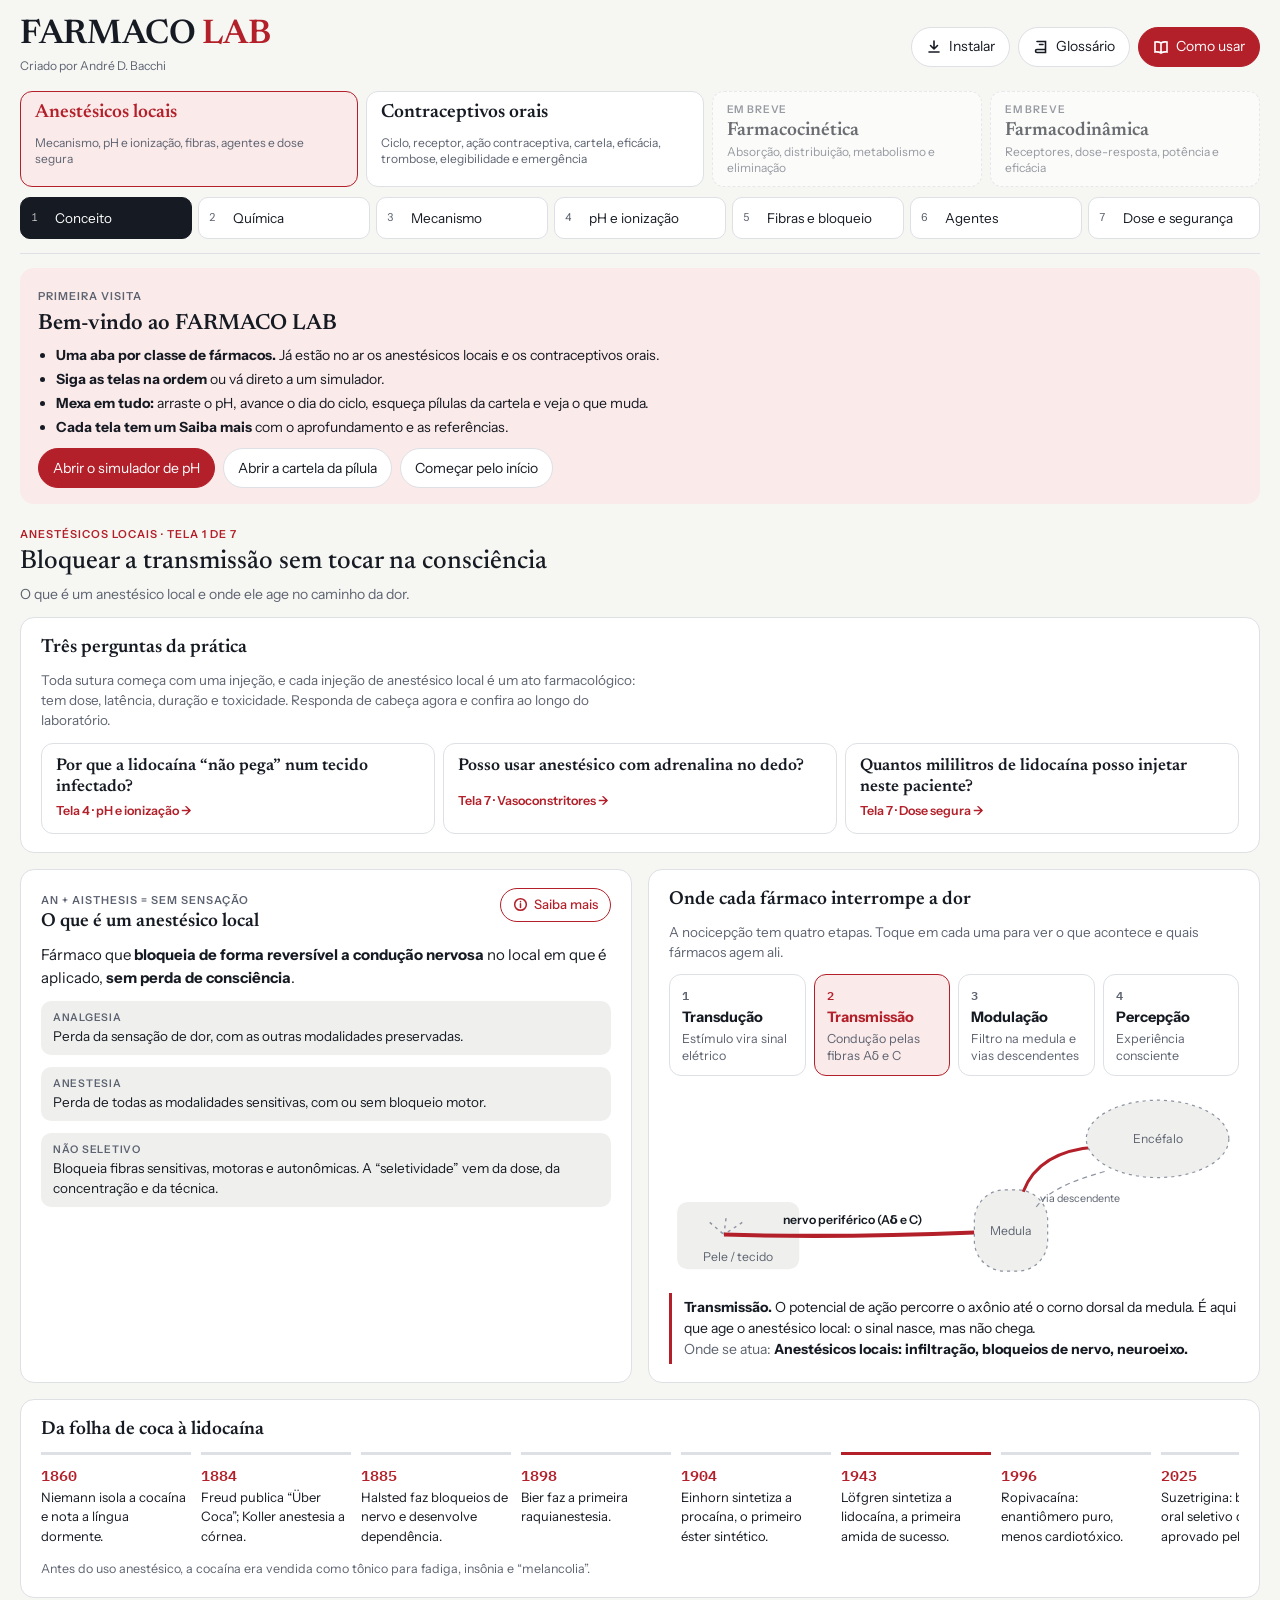
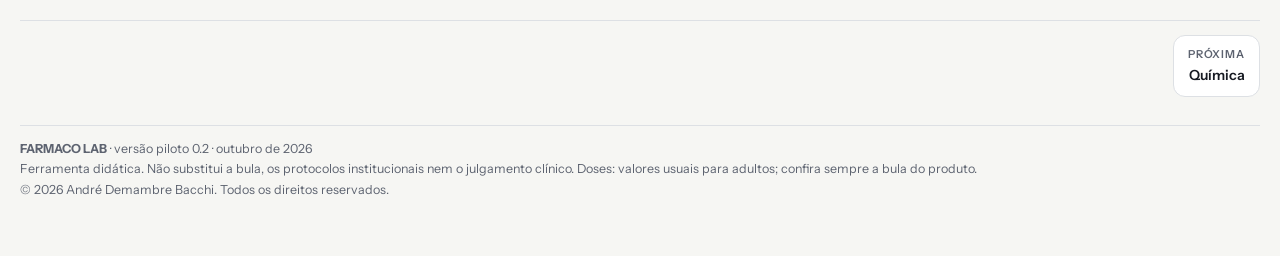
==== commit b16d5d2c: "Nova classe: Contraceptivos orais (8 telas) e navegação por classes - Navegação em dois níveis: clas" ====
--- a/index.html
+++ b/index.html
@@ -4,7 +4,7 @@
 <meta charset="utf-8">
 <meta name="viewport" content="width=device-width, initial-scale=1, viewport-fit=cover">
 <title>FARMACO LAB</title>
-<meta name="description" content="Laboratório interativo de farmacologia. Piloto: anestésicos locais, com simulador de pKa, pH e ionização. Criado por André D. Bacchi.">
+<meta name="description" content="Laboratório interativo de farmacologia: anestésicos locais (pKa, pH e ionização) e contraceptivos orais (ciclo, cartela, eficácia e riscos). Criado por André D. Bacchi.">
 <meta name="author" content="André Demambre Bacchi">
 <meta name="theme-color" content="#b3202a">
 <link rel="manifest" href="manifest.json">
@@ -360,6 +360,179 @@
 .ratio .rb{background:var(--b)}.ratio .ri{background:var(--ion)}
 .ratio span{position:absolute;top:50%;transform:translateY(-50%);font:600 12.5px var(--f-mono);color:#fff;text-shadow:0 1px 2px rgba(0,0,0,.35)}
 .ratio .rr{right:8px}
+/* ---- Contraceptivos orais: hormônios, anatomia, cartela, arranjos de ícones e categorias da OMS ---- */
+:root{
+  --fsh:#2a78d6; --lh:#d9531e; --e2:#b03fa8; --p4:#128a5e;          /* séries hormonais (validadas para daltonismo, claro) */
+  --myo:#f3dcd8; --myo-line:#d7a59e; --endo:#cf5a62; --muco:#74819a; --cl:#d09a14; --egg:#8a6410;
+  --anta:#3b4252;
+  --c1:#2f6b3a; --c1-soft:#e1efe2; --c2:#58780f; --c2-soft:#edf3d6; --c3:#96600a; --c3-soft:#f8ead0; --c4:#b0362b; --c4-soft:#f9e6e3;
+}
+@media (prefers-color-scheme: dark){:root:not([data-theme="light"]){
+  --fsh:#3987e5; --lh:#d9682f; --e2:#c44fa6; --p4:#1ea377;
+  --myo:#3a2628; --myo-line:#74494c; --endo:#e07f86; --muco:#93a0b8; --cl:#e0b84a; --egg:#e8c06a;
+  --anta:#56607a;
+  --c1:#8fd19b; --c1-soft:#1d3322; --c2:#b9d26c; --c2-soft:#2a3319; --c3:#e8b55a; --c3-soft:#38290f; --c4:#f08a7e; --c4-soft:#3a2220}}
+:root[data-theme="dark"]{
+  --fsh:#3987e5; --lh:#d9682f; --e2:#c44fa6; --p4:#1ea377;
+  --myo:#3a2628; --myo-line:#74494c; --endo:#e07f86; --muco:#93a0b8; --cl:#e0b84a; --egg:#e8c06a;
+  --anta:#56607a;
+  --c1:#8fd19b; --c1-soft:#1d3322; --c2:#b9d26c; --c2-soft:#2a3319; --c3:#e8b55a; --c3-soft:#38290f; --c4:#f08a7e; --c4-soft:#3a2220}
+
+.blocks.four{grid-template-columns:1.25fr 1.25fr 1fr 1fr}
+@media (max-width:820px){.blocks.four{grid-template-columns:1fr 1fr}}
+button.blk:not(.soon):not(.on):hover{border-color:var(--muted)}
+
+/* gráfico do ciclo */
+svg.co-ch{touch-action:pan-y;cursor:ew-resize}
+svg.ch .sFSH{fill:none;stroke:var(--fsh);stroke-width:2.2;stroke-dasharray:6 4}
+svg.ch .sLH{fill:none;stroke:var(--lh);stroke-width:2.2}
+svg.ch .sE2{fill:none;stroke:var(--e2);stroke-width:2.2}
+svg.ch .sP4{fill:none;stroke:var(--p4);stroke-width:2.2;stroke-dasharray:6 4}
+svg.ch .fFSH{fill:var(--fsh)} svg.ch .fLH{fill:var(--lh)} svg.ch .fE2{fill:var(--e2)} svg.ch .fP4{fill:var(--p4)}
+svg.ch .ring{stroke:var(--surface);stroke-width:2}
+svg.ch .panel{fill:var(--sunk);opacity:.55}
+svg.ch .cursor{stroke:var(--fg);stroke-width:1.4}
+svg.ch .folst{fill:var(--surface);stroke:var(--fg);stroke-width:1.4}
+svg.ch .clf{fill:var(--cl)}
+svg.ch .endof{fill:var(--endo);opacity:.75}
+svg.ch .bleed{fill:var(--accent)}
+svg.ch .mucof{fill:var(--muco)}
+svg.ch .pillon{fill:var(--fg)} svg.ch .pilloff{fill:none;stroke:var(--tick);stroke-width:1.2}
+svg.ch .sl{font:600 10.5px var(--f-body);letter-spacing:.07em;text-transform:uppercase;fill:var(--muted)}
+svg.ch .dl{font:600 11.5px var(--f-body);fill:var(--fg)}
+svg.ch .ev{font:600 11px var(--f-body);fill:var(--fg)}
+.legend i.l-fsh{background:repeating-linear-gradient(90deg,var(--fsh) 0 5px,transparent 5px 8px)}
+.legend i.l-lh{background:var(--lh)} .legend i.l-e2{background:var(--e2)}
+.legend i.l-p4{background:repeating-linear-gradient(90deg,var(--p4) 0 5px,transparent 5px 8px)}
+.legend i.l-gh{background:var(--dot)}
+
+/* figura ao vivo: eixo, ovário e útero */
+svg.ch .myo{fill:var(--myo);stroke:var(--myo-line);stroke-width:1.4}
+svg.ch .cav{fill:var(--surface);stroke:var(--endo);stroke-linejoin:round}
+svg.ch .tube{fill:none;stroke:var(--myo-line);stroke-width:8;stroke-linecap:round}
+svg.ch .tubei{fill:none;stroke:var(--myo);stroke-width:4.5;stroke-linecap:round}
+svg.ch .ovy{fill:var(--myo);stroke:var(--myo-line);stroke-width:1.4}
+svg.ch .gland{fill:var(--sunk);stroke:var(--tick);stroke-width:1.2}
+svg.ch .hFSH{fill:none;stroke:var(--fsh);stroke-linecap:round} svg.ch .hLH{fill:none;stroke:var(--lh);stroke-linecap:round}
+svg.ch .hE2{fill:none;stroke:var(--e2);stroke-linecap:round} svg.ch .hP4{fill:none;stroke:var(--p4);stroke-linecap:round}
+svg.ch .hEX{fill:none;stroke:var(--fg);stroke-linecap:round;stroke-dasharray:2 5}
+svg.ch .sperm{fill:var(--fg)} svg.ch .spermt{stroke:var(--fg);stroke-width:1;fill:none;opacity:.7}
+svg.ch .eggc{fill:var(--cl);stroke:var(--egg);stroke-width:1.2}
+svg.ch .fl{font:600 11px var(--f-body);fill:var(--fg)}
+svg.ch .fs{font:500 10.5px var(--f-body);fill:var(--muted)}
+svg.ch .pillg{fill:var(--surface);stroke:var(--fg);stroke-width:1.5}
+.barr{display:grid;gap:10px}
+.br{display:grid;grid-template-columns:minmax(0,1fr) auto;gap:2px 10px;align-items:baseline}
+.br b{font-size:14px}.br .bs{font-size:12.5px;font-weight:600;text-align:right}
+.br .meter{grid-column:1/-1;margin-top:2px}.br .meter i{background:var(--accent);transition:width .3s}
+.br p{grid-column:1/-1;margin:2px 0 0;font-size:13px;color:var(--muted)}
+.ep{display:inline-block;font:600 10.5px var(--f-mono);border-radius:6px;padding:1px 6px;background:var(--sunk);color:var(--fg);margin-left:6px;vertical-align:1px}
+.dots100{display:grid;grid-template-columns:repeat(25,1fr);gap:3px;max-width:420px}
+.dots100 i{aspect-ratio:1;border-radius:50%;background:var(--dot)}
+.dots100 i.on{background:var(--accent)}
+
+/* cartela */
+.pack{display:grid;gap:6px}
+.wk{display:grid;grid-template-columns:74px repeat(7,minmax(0,1fr));gap:5px;align-items:center}
+.wk>span{font-size:11px;letter-spacing:.06em;text-transform:uppercase;color:var(--muted);font-weight:600;line-height:1.2}
+.pl{aspect-ratio:1;max-width:46px;width:100%;justify-self:center;border-radius:50%;border:2px solid var(--accent);background:var(--accent);color:var(--on-accent);font:600 13px var(--f-mono);display:grid;place-items:center;padding:0;position:relative}
+.pl.miss{background:transparent;color:var(--bad);border-style:dashed;border-color:var(--bad)}
+.pl.miss::after{content:"";position:absolute;inset:22% 46%;background:var(--bad);transform:rotate(45deg);border-radius:2px}
+.pl.pause{background:transparent;border:1.5px dotted var(--tick);color:var(--muted);cursor:default;font-weight:500}
+.pl.plac{background:var(--sunk);border:1.5px solid var(--line);color:var(--muted);cursor:default;font-weight:500}
+.pl.next{background:var(--ink);border-color:var(--ink);color:var(--on-ink)}
+.pl.next.miss{background:transparent;color:var(--bad);border-color:var(--bad)}
+.pl.unprot{box-shadow:0 0 0 3px var(--warn-soft),0 0 0 4.5px var(--warn)}
+@media (max-width:480px){.wk{grid-template-columns:52px repeat(7,minmax(0,1fr));gap:4px}.wk>span{font-size:10px}.pl{font-size:12px}}
+ol.cond{margin:8px 0 0;padding-left:20px;font-size:14px;display:grid;gap:5px}
+svg.ch .actl{fill:none;stroke:var(--accent);stroke-width:2.4}
+svg.ch .acta{fill:var(--accent);opacity:.12}
+svg.ch .thr{stroke:var(--bad);stroke-width:1.4;stroke-dasharray:5 4}
+svg.ch .unp{fill:var(--warn);opacity:.16}
+.win{position:relative;height:34px;border-radius:8px;background:var(--bad-soft);overflow:hidden;margin-top:8px}
+.win i{position:absolute;inset:0 auto 0 0;background:var(--good-soft)}
+.win b{position:absolute;top:0;bottom:0;width:3px;background:var(--fg);border-radius:2px;transform:translateX(-1px)}
+.win span{position:absolute;top:50%;transform:translateY(-50%);font:600 11.5px var(--f-body);color:var(--fg)}
+
+/* arranjos de ícones */
+svg.ch .ic0{fill:var(--dot)} svg.ch .ic1{fill:var(--accent)} svg.ch .ic2{fill:none;stroke:var(--accent);stroke-width:1.6}
+.headline{border:1.5px solid var(--line);border-radius:12px;padding:14px 16px;display:grid;gap:4px}
+.headline span{font-size:11px;letter-spacing:.09em;text-transform:uppercase;color:var(--muted);font-weight:600}
+.headline b{font-family:var(--f-display);font-size:22px;font-weight:600;line-height:1.2;text-wrap:balance}
+.headline small{font-size:12.5px;color:var(--muted)}
+table.t.wrap td,table.t.wrap th{white-space:normal;text-align:left;vertical-align:top}
+
+/* categorias da OMS */
+.cat{display:grid;grid-template-columns:auto minmax(0,1fr);gap:4px 14px;align-items:center;border-radius:12px;padding:12px 14px}
+.cat .n{font:600 40px/1 var(--f-display);width:54px;height:54px;border-radius:12px;display:grid;place-items:center;background:var(--surface);grid-row:1/3}
+.cat b{font-family:var(--f-display);font-size:18px;font-weight:600;line-height:1.2}
+.cat span{font-size:13.5px}
+.cat.k1{background:var(--c1-soft)} .cat.k1 .n,.cat.k1 b{color:var(--c1)}
+.cat.k2{background:var(--c2-soft)} .cat.k2 .n,.cat.k2 b{color:var(--c2)}
+.cat.k3{background:var(--c3-soft)} .cat.k3 .n,.cat.k3 b{color:var(--c3)}
+.cat.k4{background:var(--c4-soft)} .cat.k4 .n,.cat.k4 b{color:var(--c4)}
+.kb{display:inline-grid;place-items:center;min-width:22px;height:22px;border-radius:6px;font:600 12.5px var(--f-mono);padding:0 4px}
+.kb.k1{background:var(--c1-soft);color:var(--c1)} .kb.k2{background:var(--c2-soft);color:var(--c2)} .kb.k3{background:var(--c3-soft);color:var(--c3)} .kb.k4{background:var(--c4-soft);color:var(--c4)}
+.why{display:grid;gap:6px;margin-top:10px}
+.why div{display:grid;grid-template-columns:minmax(0,1fr) auto auto;gap:8px;align-items:center;font-size:13.5px;border-bottom:1px solid var(--line);padding-bottom:6px}
+.why .hd{font-size:10.5px;letter-spacing:.07em;text-transform:uppercase;color:var(--muted);font-weight:600}
+.grp{display:grid;gap:5px;margin-top:12px}
+.grp>span{font-size:12.5px;font-weight:600}
+
+@media (min-width:900px){.card.elres{align-self:start;position:sticky;top:12px}}
+.elbar{display:none}
+@media (max-width:899px){.elbar{position:sticky;bottom:10px;margin-top:14px;display:flex;justify-content:center;gap:16px;background:var(--ink);color:var(--on-ink);border-radius:999px;padding:9px 16px;font-size:13.5px;font-weight:600;z-index:2;box-shadow:0 4px 14px rgba(0,0,0,.18)}
+.elbar .kb{margin-left:4px;background:var(--surface);color:var(--fg)}}
+
+/* contracepção de emergência */
+svg.ch .probb{fill:var(--accent);opacity:.8}
+svg.ch .lhc{fill:var(--lh);opacity:.18;stroke:var(--lh);stroke-width:1.8}
+svg.ch .spv{fill:var(--fsh);opacity:.22}
+svg.ch .stg{fill:var(--sunk)} svg.ch .stg.on{fill:var(--accent-soft);stroke:var(--accent);stroke-width:1.4}
+svg.ch .mkR{fill:var(--fsh)} svg.ch .mkT{fill:var(--fg)}
+svg.ch .ovl{stroke:var(--cl);stroke-width:2.4}
+.cmp2{display:grid;gap:8px;grid-template-columns:repeat(auto-fit,minmax(150px,1fr))}
+.cmp2 .tile b{font-size:19px}
+
+/* veredito neutro e de destaque */
+.verdict.neu{background:var(--sunk)} .verdict.neu b{color:var(--fg)}
+.verdict.acc{background:var(--accent-soft)} .verdict.acc b{color:var(--accent)}
+
+/* roteiro do laboratório */
+.task{counter-reset:tk;display:grid;gap:0}
+.task details.fold{counter-increment:tk}
+.task details.fold>summary::after{content:none}
+.task details.fold:first-child{border-top:0;margin-top:0;padding-top:0}
+.task .ask{font-weight:600}
+
+/* mecanismo molecular: do sangue ao gene */
+svg.ch .bloodf{fill:var(--accent-soft)}
+svg.ch .carr1{fill:var(--fsh)} svg.ch .carr2{fill:var(--surface);stroke:var(--tick);stroke-width:1.2}
+svg.ch .nuc{fill:var(--sunk);stroke:var(--tick);stroke-width:1.6;stroke-dasharray:7 5}
+svg.ch .dna{stroke:var(--tick);stroke-width:2;fill:none}
+svg.ch .ere{fill:var(--accent-soft);stroke:var(--accent);stroke-width:1.6}
+svg.ch .rec{fill:var(--ion);stroke:var(--surface);stroke-width:1.2}
+svg.ch .hsp{fill:var(--dot);stroke:var(--tick);stroke-width:1}
+svg.ch .coa{fill:var(--cl)} svg.ch .cor{fill:var(--bad)}
+svg.ch .mrna{fill:none;stroke:var(--lh);stroke-width:3.2;stroke-linecap:round;stroke-dasharray:1 6.5}
+svg.ch .hmE{fill:var(--e2)} svg.ch .hmP{fill:var(--p4)} svg.ch .hmA{fill:var(--anta)}
+.rcx{display:grid;gap:12px}
+.rcx figure.rc-fig{max-width:460px;width:100%;margin:0;justify-self:center}
+.steps.rcsteps{grid-template-columns:repeat(3,minmax(0,1fr))}
+.rcsteps .stp{min-height:56px;padding:8px 10px}
+@media (max-width:420px){.rcsteps .stp span{display:none}.rcsteps .stp{min-height:48px}}
+@media (min-width:900px){.rcx{grid-template-columns:minmax(0,460px) minmax(0,1fr);grid-template-areas:"fig ctl" "fig txt";grid-template-rows:auto 1fr;gap:16px 28px}.rcx .rc-fig{grid-area:fig}.rc-ctl{grid-area:ctl}.rc-txt{grid-area:txt}}
+.dots200{display:grid;grid-template-columns:repeat(20,1fr);gap:2px;max-width:440px}
+.dots200 i{aspect-ratio:1;border-radius:2px}
+.w-fr{background:var(--accent)} .w-sh{background:var(--fsh)} .w-cb{background:var(--p4)} .w-al{background:var(--dot)}
+.legend i.w-fr,.legend i.w-sh,.legend i.w-cb,.legend i.w-al{width:10px;height:10px}
+/* duas colunas dentro de um cartão largo */
+.split{display:grid;gap:16px;grid-template-columns:minmax(0,1fr)}
+.split>div{min-width:0}
+@media (min-width:900px){.split{grid-template-columns:minmax(0,1fr) minmax(0,1fr);gap:28px}}
+svg.ch .prl{fill:none;stroke:var(--fsh);stroke-width:2.4;stroke-dasharray:7 4}
+svg.ch .ltl{fill:none;stroke:var(--accent);stroke-width:2.6}
+svg.ch .ltd{fill:none;stroke:var(--accent);stroke-width:1.6;stroke-dasharray:2 4}
 </style>
 <div class="wrap">
 <header class="top">
@@ -367,21 +540,17 @@
   <div class="row"><button class="btn" id="instBtn" aria-label="Instalar o app no celular ou computador"><svg viewBox="0 0 16 16" fill="none" stroke="currentColor" stroke-width="1.6" stroke-linecap="round" stroke-linejoin="round"><path d="M8 2v8M4.5 6.5 8 10l3.5-3.5M3 13h10"/></svg>Instalar</button><button class="btn" id="glossBtn"><svg viewBox="0 0 16 16" fill="none" stroke="currentColor" stroke-width="1.6" stroke-linecap="round"><path d="M4 2.5h8.5v11H4a1.5 1.5 0 0 1 0-3h8.5M6.5 5.5h3.5"/></svg>Glossário</button><button class="btn primary" id="howBtn"><svg viewBox="0 0 16 16" fill="none" stroke="currentColor" stroke-width="1.6" stroke-linecap="round"><path d="M8 4c-1.5-1-3.5-1.3-6-1v10c2.5-.3 4.5 0 6 1 1.5-1 3.5-1.3 6-1V3c-2.5-.3-4.5 0-6 1zM8 4v10"/></svg>Como usar</button></div>
 </header>
 <nav class="labnav" aria-label="Classes de fármacos">
-  <div class="blocks three" id="blocks">
-    <button class="blk on" aria-current="true"><b>Anestésicos locais</b><span>Mecanismo, pH e ionização, fibras, agentes e dose segura</span></button>
-    <button class="blk soon" disabled><em>Em breve</em><b>Farmacocinética</b><span>Absorção, distribuição, metabolismo e eliminação</span></button>
-    <button class="blk soon" disabled><em>Em breve</em><b>Farmacodinâmica</b><span>Receptores, dose-resposta, potência e eficácia</span></button>
-  </div>
+  <div class="blocks four" id="blocks"></div>
   <div class="subs" id="subs"></div>
 </nav>
 <section class="welcome" id="welcome" hidden aria-label="Boas-vindas">
   <div><span class="eyebrow">Primeira visita</span><h2>Bem-vindo ao FARMACO LAB</h2>
-  <ul><li><b>Uma aba por classe de fármacos.</b> Este piloto traz os anestésicos locais.</li><li><b>Siga as telas na ordem</b> ou vá direto ao <b>simulador de pH e ionização</b>.</li><li><b>Mexa em tudo:</b> troque o agente, arraste o pH, mude o peso do paciente e veja o que muda.</li><li><b>Cada tela tem um Saiba mais</b> com o aprofundamento e as referências.</li></ul></div>
-  <div class="row"><button class="btn primary" id="wStart">Abrir o simulador de pH</button><button class="btn" id="wClose">Começar pelo conceito</button></div>
+  <ul><li><b>Uma aba por classe de fármacos.</b> Já estão no ar os anestésicos locais e os contraceptivos orais.</li><li><b>Siga as telas na ordem</b> ou vá direto a um simulador.</li><li><b>Mexa em tudo:</b> arraste o pH, avance o dia do ciclo, esqueça pílulas da cartela e veja o que muda.</li><li><b>Cada tela tem um Saiba mais</b> com o aprofundamento e as referências.</li></ul></div>
+  <div class="row"><button class="btn primary" id="wStart">Abrir o simulador de pH</button><button class="btn" id="wPill">Abrir a cartela da pílula</button><button class="btn" id="wClose">Começar pelo início</button></div>
 </section>
 <main id="labs"></main>
 <div class="labfoot" id="labFoot"></div>
-<footer class="sitefoot"><p><b>FARMACO LAB</b> · versão piloto 0.1 · setembro de 2026</p><p>Ferramenta didática. Não substitui a bula, os protocolos institucionais nem o julgamento clínico. Doses: valores usuais para adultos; confira sempre a bula do produto.</p><p>© 2026 André Demambre Bacchi. Todos os direitos reservados.</p></footer>
+<footer class="sitefoot"><p><b>FARMACO LAB</b> · versão piloto 0.2 · outubro de 2026</p><p id="sitefootNote"></p><p>© 2026 André Demambre Bacchi. Todos os direitos reservados.</p></footer>
 </div>
 <div id="sheetRoot"></div>
 <script>
@@ -436,21 +605,26 @@
 function seg(id, items, on) { return `<div class="seg" id="${id}" role="group">${items.map(([v, l]) => `<button data-v="${v}" class="${v == on ? 'on' : ''}" aria-pressed="${v == on}">${l}</button>`).join('')}</div>`; }
 function bindSeg(id, fn) { const el = $(id); el.onclick = e => { const b = e.target.closest('button'); if (!b) return; el.querySelectorAll('button').forEach(x => { x.classList.toggle('on', x === b); x.setAttribute('aria-pressed', x === b); }); fn(b.dataset.v); }; }
 
-/* ---------- navegação ---------- */
-let cur = 0, cleanup = null, lastW = innerWidth;
+/* ---------- navegação: classes de fármacos (LABS, em main.js) e telas de cada classe ---------- */
+let lab = 0, cur = 0, cleanup = null, lastW = innerWidth;
 addEventListener('resize', () => { if (Math.abs(innerWidth - lastW) < 40) return; lastW = innerWidth; clearTimeout(window._rz); window._rz = setTimeout(() => show(cur, false), 200); });
-function go(id) { const i = SCREENS.findIndex(s => s.id === id); if (i >= 0) show(i, true); }
-function show(i, scroll) {
+function findScreen(id) { for (let l = 0; l < LABS.length; l++) { const i = LABS[l].screens.findIndex(s => s.id === id); if (i >= 0) return [l, i]; } return null; }
+function go(id) { const f = findScreen(id); if (f) show(f[1], true, f[0]); }
+function goLab(l) { const f = findScreen(store.get('tela.' + LABS[l].id, '')); show(f && f[0] === l ? f[1] : 0, false, l); }
+function show(i, scroll, l = lab) {
   if (cleanup) { cleanup(); cleanup = null; }
-  cur = i; store.set('tela', SCREENS[i].id);
-  const S = SCREENS[i];
-  $('subs').innerHTML = SCREENS.map((s, k) => `<button class="sb${k === i ? ' on' : ''}" data-i="${k}"${k === i ? ' aria-current="page"' : ''}><i>${k + 1}</i>${s.t}</button>`).join('');
-  $('labs').innerHTML = `<section class="lab" aria-labelledby="h-${S.id}"><div class="intro"><span class="eyebrow">Anestésicos locais · tela ${i + 1} de ${SCREENS.length}</span><h2 id="h-${S.id}">${S.h}</h2><p>${S.p}</p></div><div class="grid two" id="g"></div></section>`;
+  lab = l; cur = i;
+  const L = LABS[l], SC = L.screens, S = SC[i];
+  store.set('tela', S.id); store.set('tela.' + L.id, S.id);
+  $('blocks').innerHTML = LABS.map((x, k) => `<button class="blk${k === l ? ' on' : ''}" data-l="${k}"${k === l ? ' aria-current="true"' : ''}><b>${x.n}</b><span>${x.d}</span></button>`).join('') + SOON.map(([n, d]) => `<button class="blk soon" disabled><em>Em breve</em><b>${n}</b><span>${d}</span></button>`).join('');
+  $('subs').innerHTML = SC.map((s, k) => `<button class="sb${k === i ? ' on' : ''}" data-i="${k}"${k === i ? ' aria-current="page"' : ''}><i>${k + 1}</i>${s.t}</button>`).join('');
+  $('labs').innerHTML = `<section class="lab" aria-labelledby="h-${S.id}"><div class="intro"><span class="eyebrow">${L.n} · tela ${i + 1} de ${SC.length}</span><h2 id="h-${S.id}">${S.h}</h2><p>${S.p}</p></div><div class="grid two" id="g"></div></section>`;
   cleanup = S.render($('g')) || null;
-  $('labs').querySelectorAll('[data-more]').forEach(b => b.onclick = () => { const L = LEARN[b.dataset.more]; openSheet(L.t, L.h); });
+  $('labs').querySelectorAll('[data-more]').forEach(b => b.onclick = () => { const M = LEARN[b.dataset.more]; openSheet(M.t, M.h); });
   $('labs').querySelectorAll('[data-go]').forEach(b => b.onclick = () => go(b.dataset.go));
-  const pv = SCREENS[i - 1], nx = SCREENS[i + 1];
+  const pv = SC[i - 1], nx = SC[i + 1];
   $('labFoot').innerHTML = (pv ? `<button data-i="${i - 1}"><span>Anterior</span><b>${pv.t}</b></button>` : '') + (nx ? `<button class="nx" data-i="${i + 1}"><span>Próxima</span><b>${nx.t}</b></button>` : '');
+  $('sitefootNote').textContent = L.foot;
   try { history.replaceState(null, '', '#' + S.id); } catch {}
   if (scroll) document.querySelector('.labnav').scrollIntoView({ behavior: reduced() ? 'auto' : 'smooth', block: 'start' });
 }
@@ -692,9 +866,9 @@
 /* pseudoaleatório fixo, para as moléculas não pularem de lugar a cada ajuste */
 function prng(seed) { let a = seed >>> 0; return () => { a = (a + 0x6d2b79f5) | 0; let t = Math.imul(a ^ (a >>> 15), 1 | a); t = (t + Math.imul(t ^ (t >>> 7), 61 | t)) ^ t; return ((t ^ (t >>> 14)) >>> 0) / 4294967296; }; }
 const R = prng(7);
-const N_OUT = 30, N_IN = 48;   // cada bolinha de fora ≈ 3,3% da dose
-const OUT_POS = Array.from({ length: N_OUT }, (_, i) => [20 + (i % 10) * 30 + R() * 10, 30 + Math.floor(i / 10) * 34 + R() * 8]);
-const IN_POS = Array.from({ length: N_IN }, (_, i) => [16 + (i % 12) * 24 + R() * 6, 186 + Math.floor(i / 12) * 28 + R() * 6]);
+const N_OUT = 50, N_IN = 50;   // cada bolinha de fora ≈ 3,3% da dose
+const OUT_POS = Array.from({ length: N_OUT }, (_, i) => [18 + (i % 10) * 30 + R() * 8, 28 + Math.floor(i / 10) * 21 + R() * 4]);
+const IN_POS = Array.from({ length: N_IN }, (_, i) => [16 + (i % 12) * 24 + R() * 6, 184 + Math.floor(i / 12) * 24 + R() * 4]);
 
 function verdictFor(rel, pHo, a) {
   if (a.id === 'benzo') return ['good', 'Quase toda não ionizada', 'Com pKa de 3,5, a benzocaína fica não ionizada em qualquer pH do corpo. Atravessa bem, mas é pouco hidrossolúvel: por isso só serve como tópico.'];
@@ -716,7 +890,7 @@
       <div class="tiles" style="margin-top:14px">
         <div class="tile b"><span>Não ionizada (B)</span><b id="tB"></b><small>atravessa a membrana</small></div>
         <div class="tile i"><span>Ionizada (BH⁺)</span><b id="tI"></b><small>fica do lado de fora</small></div>
-        <div class="tile acc"><span>Chega ao alvo</span><b id="tRel"></b><small id="tRelS">em relação ao pH 7,4</small></div>
+        <div class="tile acc"><span>Entraram no axônio</span><b id="tRel"></b><small id="tRelS"></small></div>
       </div>
       <div class="verdict" id="verd" style="margin-top:10px"></div>
       <div class="sub" style="margin-top:16px">Proporção entre as formas</div>
@@ -729,7 +903,7 @@
       <div class="hh" id="hh" aria-live="polite"></div>
       <details class="fold"><summary>E dentro do axônio?</summary><div>
         <div class="range"><label for="piR">pH intracelular</label><output id="piO"></output><input type="range" id="piR" min="6.8" max="7.4" step="0.1" value="7.2"></div>
-        <p class="note">A base não ionizada fica na mesma concentração dos dois lados da membrana. Dentro, com pH perto de 7,2, a maior parte volta a ser cátion: a forma que se liga ao canal. Por isso o cátion se acumula dentro do axônio.</p></div></details></section>` +
+        <p class="note">Dentro do axônio o pH fica perto de 7,2. A base que entra volta, em boa parte, a ser cátion: a forma que se liga ao canal e que não consegue atravessar a membrana de volta. Mude o pH intracelular e veja a divisão entre B e BH⁺ dentro do axônio mudar.</p></div></details></section>` +
     card('Ionização em toda a faixa de pH', `<div id="curveFig"></div><div class="legend"><span><i style="background:var(--b)"></i>não ionizada</span><span><i class="dash" style="background:var(--ion)"></i>ionizada</span><span><i style="background:var(--fg);width:8px;height:8px;border-radius:50%"></i>pH atual</span></div>
       <p class="note">No pH igual ao pKa, metade está em cada forma. Cada unidade de pH abaixo do pKa divide a forma não ionizada por cerca de 10.</p>`) +
     card('Todos os agentes no mesmo pH', `<div id="cmpFig"></div><p class="note">Quanto mais perto o pKa do pH do tecido, maior a fração não ionizada e mais rápido o início. Exceção: a cloroprocaína começa rápido porque é usada a 3%.</p>`, { lede: 'Fração não ionizada de cada anestésico no pH escolhido acima.' }) +
@@ -774,28 +948,30 @@
   const mol = (x, y, ion, i) => `<g data-j="${i}" transform="translate(${x.toFixed(1)} ${y.toFixed(1)})"><circle r="7" class="${ion ? 'mi' : 'mb'}"/><text class="mtxt">${ion ? '+' : 'B'}</text></g>`;
 
   const update = () => {
-    const a = AG[aid] || { n: 'Personalizado' }, fb = fracB(pKa, pHo), rel = fb / fracB(pKa, 7.4), fi = fracB(pKa, pHi);
+    const a = AG[aid] || { n: 'Personalizado' }, fb = fracB(pKa, pHo), fi = fracB(pKa, pHi);
+    // retrato dos primeiros minutos: 50 moléculas injetadas; a entrada é proporcional à forma B disponível fora
+    // (C calibrado para a lidocaína no pH 7,4 ter cerca de 40% dentro)
+    const C = 2.13, entered = po => 1 - Math.exp(-C * fracB(pKa, po));
+    const E = entered(pHo), rel = E / entered(7.4);
     store.set('ph', { a: aid, k: pKa, o: pHo });
     $('pkR').value = pKa; $('pkO').textContent = nf(pKa, 1); $('phR').value = pHo; $('phO').textContent = nf(pHo, 1); $('piO').textContent = nf(pHi, 1);
     $('agChips').querySelectorAll('.chip').forEach(c => c.classList.toggle('on', c.dataset.a === aid));
     $('phChips').querySelectorAll('.chip').forEach(c => c.classList.toggle('on', Math.abs(+c.dataset.p - pHo) < .01));
     $('tB').textContent = pc(fb); $('tI').textContent = pc(1 - fb);
-    $('tRel').textContent = Math.abs(pHo - 7.4) < .01 ? '100%' : pc(rel, rel < 0.1 ? 1 : 0);
-    $('tRelS').textContent = Math.abs(pHo - 7.4) < .01 ? 'referência: tecido normal' : rel < 1 ? `${nf(1 / rel, 1)} vezes menos que no pH 7,4` : `${nf(rel, 1)} vezes mais que no pH 7,4`;
+    const inN = Math.round(N_OUT * E), outN = N_OUT - inN, outB = Math.round(outN * fb), inB = Math.round(inN * fi);
+    $('tRel').textContent = `${inN} de ${N_OUT}`;
+    $('tRelS').textContent = Math.abs(pHo - 7.4) < .01 ? 'nos primeiros minutos' : rel < 1 ? `${nf(1 / rel, 1)} vezes menos que no pH 7,4` : `${nf(rel, 1)} vezes mais que no pH 7,4`;
     const [cls, t, s] = verdictFor(rel, pHo, a.id ? a : {});
     $('verd').className = 'verdict ' + cls; $('verd').innerHTML = `<b>${t}</b><span>${s}</span><span class="note" style="margin:2px 0 0">Leitura didática e qualitativa.</span>`;
     drawHH(fb);
-    // moléculas: fora, 30 bolinhas na proporção B : BH⁺; dentro, a mesma concentração de B e o cátion em equilíbrio com o pH intracelular
-    const nB = Math.round(N_OUT * fb), inBx = N_OUT * fb, totX = inBx / fi, sc = totX > N_IN ? N_IN / totX : 1;
-    const nInB = Math.round(inBx * sc), nIn = Math.round(totX * sc), nInI = nIn - nInB;
-    let h = ''; OUT_POS.forEach(([x, y], i) => { h += mol(x, y, i >= nB, 'o' + i); });
-    IN_POS.slice(0, nIn).forEach(([x, y], i) => { const k = i - nInB, bound = k >= 0 && k < 2; h += mol(bound ? 350 : x, bound ? 190 + k * 20 : y, k >= 0, 'i' + i); });
+    // moléculas: fora, as que ainda não entraram, na proporção B : BH⁺ do pH do tecido; dentro, divididas pelo pH intracelular
+    let h = ''; OUT_POS.slice(0, outN).forEach(([x, y], i) => { h += mol(x, y, i >= outB, 'o' + i); });
+    IN_POS.slice(0, inN).forEach(([x, y], i) => { const k = i - inB, bound = k >= 0 && k < 2; h += mol(bound ? 350 : x, bound ? 190 + k * 20 : y, k >= 0, 'i' + i); });
     $('mols').innerHTML = h;
     const cnt = (b, i) => `<tspan class="tb">${b} B</tspan> + <tspan class="ti">${i} BH⁺</tspan>`;
-    $('zOut').innerHTML = `<tspan class="zt">Fora</tspan> · pH ${nf(pHo, 1)} · ${cnt(nB, N_OUT - nB)}`;
-    $('zIn').innerHTML = `<tspan class="zt">Dentro</tspan> · pH ${nf(pHi, 1)} · ${cnt(nInB, nInI)}`;
-    $('memNote').textContent = nIn === 0 ? 'Praticamente nada atravessou: o canal continua livre.'
-      : `Cada bolinha de fora vale cerca de 3% da dose. Dentro, a base fica na mesma concentração de fora e a maior parte reioniza; os cátions ocupam o canal.${sc < 1 ? ' Com tanta base disponível, nem tudo cabe na figura.' : ''}`;
+    $('zOut').innerHTML = `<tspan class="zt">Fora</tspan> · pH ${nf(pHo, 1)} · ${cnt(outB, outN - outB)}`;
+    $('zIn').innerHTML = `<tspan class="zt">Dentro</tspan> · pH ${nf(pHi, 1)} · ${cnt(inB, inN - inB)}`;
+    $('memNote').innerHTML = `Acompanhe <b>${N_OUT} moléculas</b> de anestésico. Só a forma <b style="color:var(--b)">B</b> atravessa a membrana, e ela entra mais depressa quanto mais B houver do lado de fora. Dentro do axônio, ${a.id === 'benzo' ? 'quase nada reioniza' : 'parte vira <b style="color:var(--ion)">BH⁺</b>, que não consegue voltar e ocupa o canal'}. ${inN <= 2 ? 'Neste pH, quase todas ficam presas do lado de fora.' : `Resultado: ${inN} das ${N_OUT} já entraram no axônio.`}`;
     drawCurve(); drawCmp();
   };
   const drawCurve = () => {
@@ -1081,7 +1257,7 @@
     <h4>Os números da aula</h4><p>Lidocaína, pKa 7,9: no pH 7,4 a fração não ionizada é 1/(1 + 10<sup>0,5</sup>) ≈ <b>24%</b>; no pH 6,4, 1/(1 + 10<sup>1,5</sup>) ≈ <b>3%</b>. Cerca de oito vezes menos base disponível para atravessar a membrana.</p>
     <h4>O pH do tecido inflamado varia</h4><p>Não existe um “pH inflamado” fixo. Em abscessos ele pode cair bastante, e mesmo quedas modestas reduzem muito a fração lipossolúvel. Os valores dos atalhos do simulador são ilustrativos.</p>
     <h4>Não é só o pH</h4><p>No tecido infectado, o edema dilui o anestésico, a hiperemia o remove mais depressa e os nociceptores sensibilizados expressam mais NaV1.8, relativamente resistente à lidocaína.</p>
-    <h4>O que o simulador calcula</h4><p>As frações vêm da equação de Henderson-Hasselbalch. “Chega ao alvo” compara a fração não ionizada no pH escolhido com a do mesmo agente no pH 7,4. A leitura clínica é qualitativa e serve para raciocinar, não para prever a resposta de um paciente.</p>
+    <h4>O que o simulador calcula</h4><p>As frações vêm da equação de Henderson-Hasselbalch. A figura é um retrato dos primeiros minutos: acompanha 50 moléculas injetadas (cada bolinha representa 2% da dose), e a velocidade de entrada é proporcional à fração não ionizada do lado de fora (B). Fora, as moléculas que sobram se dividem em B e BH⁺ pelo pH do tecido; dentro, pelo pH do axônio. “Entraram no axônio” conta quantas das 50 já entraram. É um modelo didático: mostra a tendência, não tempos ou quantidades reais. A leitura clínica é qualitativa e serve para raciocinar, não para prever a resposta de um paciente.</p>
     <div class="trap"><h4>Conduta</h4><p>Não repita doses no mesmo foco. Prefira o bloqueio regional longe do foco (bloqueio digital na paroníquia; bloqueio do alveolar inferior em vez de infiltração local) e trate a infecção.</p></div>${REFS}` },
   fibras: { t: 'Bloqueio diferencial', h: `
     <p>Sequência clínica típica: autonômico (fibras B) → dor e temperatura (C e Aδ) → tato e pressão (Aβ) → propriocepção e motricidade (Aα). A recuperação ocorre, em geral, na ordem inversa.</p>
@@ -1131,11 +1307,16 @@
   ['WALANT', 'Wide-awake local anesthesia no tourniquet: cirurgia de mão com lidocaína e adrenalina, paciente acordado e sem garrote.'],
   ['Metemoglobinemia', 'Hemoglobina oxidada que não transporta oxigênio. Associada à prilocaína e à benzocaína.'],
 ];
-function showGloss() { openSheet('Glossário', `<dl style="margin:0">${GLOSS.map(([t, d]) => `<dt style="font-weight:600;margin-top:12px">${t}</dt><dd style="margin:2px 0 0">${d}</dd>`).join('')}</dl>`); }
+function showGloss() {
+  const dl = G => `<dl style="margin:0">${G.map(([t, d]) => `<dt style="font-weight:600;margin-top:12px">${t}</dt><dd style="margin:2px 0 0">${d}</dd>`).join('')}</dl>`;
+  const order = lab === 1 ? [[LABS[1].n, GLOSS_CO], [LABS[0].n, GLOSS]] : [[LABS[0].n, GLOSS], [LABS[1].n, GLOSS_CO]];
+  openSheet('Glossário', order.map(([n, G]) => `<h4>${n}</h4>${dl(G)}`).join(''));
+}
 function showHow() {
-  openSheet('Como usar', `<p>O FARMACO LAB reúne laboratórios interativos de farmacologia, uma aba por classe de fármacos. Este piloto traz a aba de <b>anestésicos locais</b>; farmacocinética, farmacodinâmica e outras classes vêm depois.</p>
-    <h4>Telas</h4><ol>${SCREENS.map(s => `<li><button class="lnk" style="border:0;background:none;padding:0;font:inherit" data-go="${s.id}">${s.t}</button>: ${s.p}</li>`).join('')}</ol>
-    <h4>Em aula</h4><ul><li>Projete a tela 4 e peça à turma que preveja o que acontece com a lidocaína no tecido infectado antes de arrastar o pH.</li><li>Na tela 6, compare lidocaína e bupivacaína no gráfico das três propriedades.</li><li>Na tela 7, calcule a dose máxima para os pacientes do caso clínico da aula.</li></ul>
+  const L = LABS[lab], tips = lab === 1 ? TIPS_CO : ['Projete a tela 4 e peça à turma que preveja o que acontece com a lidocaína no tecido infectado antes de arrastar o pH.', 'Na tela 6, compare lidocaína e bupivacaína no gráfico das três propriedades.', 'Na tela 7, calcule a dose máxima para os pacientes do caso clínico da aula.'];
+  openSheet('Como usar', `<p>O FARMACO LAB reúne laboratórios interativos de farmacologia, uma aba por classe de fármacos: <b>anestésicos locais</b> e <b>contraceptivos orais</b>. Farmacocinética, farmacodinâmica e outras classes vêm depois.</p>
+    <h4>${L.n}: telas</h4><ol>${L.screens.map(s => `<li><button class="lnk" style="border:0;background:none;padding:0;font:inherit" data-go="${s.id}">${s.t}</button>: ${s.p}</li>`).join('')}</ol>
+    <h4>Em aula</h4><ul>${tips.map(t => `<li>${t}</li>`).join('')}</ul>
     <p class="note">Ferramenta didática. Não substitui a bula, os protocolos institucionais nem o julgamento clínico.</p>`);
 }
 function showInstall() {
@@ -1149,8 +1330,1211 @@
   wire();
 }
 
+/* ===== Contraceptivos orais · núcleo: modelo didático do ciclo, gráfico e figura ao vivo ===== */
+const gss = (d, m, s) => Math.exp(-((d - m) * (d - m)) / (2 * s * s));
+const CO_M = {
+  nat: { n: 'Sem método', s: 'ciclo natural' },
+  aoc: { n: 'Pílula combinada', s: 'estrogênio + progestina, 21/7' },
+  pop: { n: 'Minipílula tradicional', s: 'noretisterona 0,35 mg' },
+  pis: { n: 'Progestina anovulatória', s: 'desogestrel 75 µg, drospirenona 4 mg' },
+};
+/* 0 = nenhuma pílula, 1 = pílula ativa, 2 = pausa */
+const coPill = (m, d) => m === 'nat' ? 0 : m === 'aoc' ? (d <= 21.999 ? 1 : 2) : 1;
+
+/* Estado do eixo no dia d (1 a 28). Níveis hormonais relativos (0 a 1): formas de livro-texto, não dosagens. */
+function coState(m, ov, d) {
+  const n = {
+    fsh: 0.28 + 0.34 * gss(d, 3.5, 3) + 0.38 * gss(d, 13.7, 0.8) - 0.10 * gss(d, 21, 4.5) + 0.22 * gss(d, 29, 1.8),
+    lh: 0.12 + 0.88 * gss(d, 13.6, 0.7),
+    e2: 0.07 + 0.90 * gss(d, 12.9, d < 12.9 ? 2.3 : 0.9) + 0.42 * gss(d, 21, 3.6),
+    p4: 0.03 + 0.95 * gss(d, 21.5, 3.3),
+    fol: d < 14 ? (d < 5 ? 5 : 5 + 15 * Math.pow((d - 5) / 9, 1.3)) : 0,
+    cl: d < 14 ? 0 : d < 23 ? Math.min(1, 0.5 + (d - 14) / 2) : Math.max(0.15, 1 - (d - 23) / 6),
+    endo: d <= 5 ? 9 - 7 * (d - 1) / 4 : d <= 14 ? 2 + 7 * (d - 5) / 9 : d <= 22 ? 9 + 3 * (d - 14) / 8 : 12 - (d > 27 ? 3 * (d - 27) : 0),
+    bleed: d < 5.5, perm: clamp(0.06 + 0.94 * gss(d, 13, 1.7), 0, 1), ovul: true, gn: d < 14 ? 1 : 0.55,
+  };
+  if (m === 'nat') return n;
+  if (m === 'aoc') return { fsh: 0.13 + 0.14 * gss(d, 28.6, 2.6) + 0.12 * gss(d, 0.4, 2.6), lh: 0.08 + 0.03 * gss(d, 28.5, 3), e2: 0.06 + 0.07 * gss(d, 29, 2.8) + 0.06 * gss(d, 1, 2.5), p4: 0.02,
+    fol: 4 + 5 * gss(d, 29, 3) + 4.5 * gss(d, 1, 3), cl: 0, endo: d <= 10 ? 2 + 1.5 * (d - 1) / 9 : d <= 23 ? 3.5 : 3.5 - 1.5 * (d - 23) / 5, bleed: d >= 24 && d <= 27.6, perm: 0.04, ovul: false, gn: d > 23 ? 0.5 : 0.22 };
+  if (m === 'pop' && ov) return { fsh: n.fsh * 0.95, lh: 0.12 + 0.6 * gss(d, 13.6, 0.8), e2: n.e2 * 0.9, p4: 0.03 + 0.6 * gss(d, 21.5, 3.1),
+    fol: n.fol, cl: n.cl * 0.8, endo: 1 + n.endo * 0.6, bleed: d < 4.5, perm: 0.07, ovul: true, gn: 0.8 };
+  if (m === 'pop') return { fsh: 0.3 + 0.05 * Math.sin(d / 3), lh: 0.15 + 0.05 * Math.sin(d / 2.2 + 1), e2: 0.22 + 0.1 * Math.sin(d / 4.5), p4: 0.03,
+    fol: 6 + 8 * clamp((d - 3) / 14, 0, 1), cl: 0, endo: 4 + 0.8 * Math.sin(d / 5), bleed: (d > 9 && d < 11) || (d > 20 && d < 22.5), perm: 0.07, ovul: false, gn: 0.7 };
+  return { fsh: 0.22 + 0.02 * Math.sin(d / 3), lh: 0.09, e2: 0.13 + 0.04 * Math.sin(d / 4), p4: 0.02,
+    fol: 6 + 2 * Math.sin(d / 5), cl: 0, endo: 3, bleed: d > 15 && d < 16.5, perm: 0.04, ovul: false, gn: 0.4 };
+}
+function coTag(m, d) {
+  if (m === 'nat') return d < 5.5 ? 'menstruação' : d < 12.8 ? 'fase folicular' : d < 14.6 ? 'ovulação' : 'fase lútea';
+  if (m === 'aoc') return d <= 21.999 ? `pílula ativa ${Math.min(21, Math.floor(d))} de 21` : `pausa, dia ${Math.min(7, Math.floor(d) - 21)} de 7`;
+  return 'uma pílula por dia, sem pausa';
+}
+function coTell(m, ov, d) {
+  if (m === 'nat') {
+    if (d < 5.5) return 'Menstruação. Com estradiol e progesterona baixos, a hipófise fica sem freio: o <b>FSH</b> sobe e recruta um grupo de folículos.';
+    if (d < 9.5) return 'Fase folicular. O FSH amadurece o folículo dominante, que passa a produzir <b>estradiol</b>. O estradiol freia a hipófise (feedback negativo) e o FSH cai: só o folículo dominante resiste.';
+    if (d < 12.6) return 'O estradiol sobe depressa. O endométrio prolifera e o <b>muco cervical</b> fica fluido e filante: o colo se abre para os espermatozoides.';
+    if (d < 13.6) return 'Estradiol alto e sustentado inverte o sinal: o feedback passa a ser <b>positivo</b>. A hipófise dispara o <b>pico de LH</b> (e um pico menor de FSH).';
+    if (d < 14.8) return '<b>Ovulação</b>: cerca de 36 horas depois do início do pico de LH, o folículo se rompe e libera o óvulo, que sobrevive de 12 a 24 horas.';
+    if (d < 24.5) return 'Fase lútea. O folículo rompido vira <b>corpo lúteo</b> e produz progesterona (e algum estradiol). O muco engrossa, o endométrio fica secretor e a hipófise é freada.';
+    return 'Sem gestação, o corpo lúteo regride (luteólise). Os esteroides caem, o endométrio perde a sustentação e o FSH volta a subir: começa um novo ciclo.';
+  }
+  if (m === 'aoc') return d <= 21.999
+    ? 'Pílula ativa. Estrogênio e progestina chegam todos os dias e mantêm o <b>feedback negativo</b> o tempo todo: FSH e LH ficam baixos, nenhum folículo amadurece e <b>não existe pico de LH</b>. No colo, a progestina mantém o muco espesso.'
+    : 'Pausa. Sem hormônio, o endométrio fino descama: é um <b>sangramento de privação</b>, não uma menstruação. O FSH já começa a subir e os folículos voltam a crescer. É por isso que a pausa não pode passar de 7 dias.';
+  if (m === 'pop') return ov
+    ? 'Dose baixa de progestina, todos os dias. O eixo é pouco suprimido: <b>neste ciclo houve ovulação</b>, como em cerca de metade dos ciclos. A proteção vem do colo: o muco espesso barra os espermatozoides. O efeito no muco dura cerca de 24 horas, daí a janela de 3 horas.'
+    : 'Dose baixa de progestina, todos os dias. <b>Neste ciclo não houve ovulação</b>: o pico de LH não aconteceu e o folículo persistiu sem se romper. O sangramento fica imprevisível. A barreira constante continua sendo o muco espesso.';
+  return 'Progestina em dose que suprime o LH. <b>Não há pico de LH nem ovulação</b>, e o muco fica espesso. Sem estrogênio exógeno, o ovário mantém uma produção basal de estradiol. O sangramento costuma ser irregular ou ausente.';
+}
+
+/* ---------- gráfico: hormônios, ovário, endométrio e muco ao longo de 28 dias ---------- */
+function coChartDraw(id, m, ov) {
+  const el = $(id); if (!el) return;
+  const W = cw(id), L = 8, R = 8, x = d => L + (d - 1) / 27 * (W - L - R), P = [[32, 104], [134, 206]];
+  const y = (p, v) => P[p][1] - clamp(v, 0, 1.03) * (P[p][1] - P[p][0]);
+  const S = []; for (let d = 1; d <= 28.001; d += 0.25) S.push([d, coState(m, ov, d), coState('nat', true, d)]);
+  const pth = (k, p, src) => S.map((r, i) => (i ? 'L' : 'M') + x(r[0]).toFixed(1) + ' ' + y(p, r[src][k]).toFixed(1)).join('');
+  const ghost = m !== 'nat';
+  let s = `<svg class="ch co-ch" id="${id}-svg" viewBox="0 0 ${W} 366" role="img" aria-label="Hormônios, folículo, endométrio e muco ao longo de 28 dias: ${CO_M[m].n}">`;
+  if (m !== 'nat') { for (let d = 1; d <= 28; d++) s += `<circle cx="${x(d).toFixed(1)}" cy="9" r="3.2" class="${coPill(m, d) === 1 ? 'pillon' : 'pilloff'}"/>`; }
+  s += `<rect x="${L}" y="${P[0][0]}" width="${W - L - R}" height="${P[0][1] - P[0][0]}" rx="6" class="panel"/><rect x="${L}" y="${P[1][0]}" width="${W - L - R}" height="${P[1][1] - P[1][0]}" rx="6" class="panel"/>`;
+  s += `<text x="${L}" y="${P[0][0] - 6}" class="sl">Hipófise</text><text x="${L}" y="${P[1][0] - 6}" class="sl">Ovário</text>`;
+  if (m !== 'nat') s += `<text x="${W - R}" y="${P[0][0] - 6}" class="sl" text-anchor="end">${m === 'aoc' ? '21 pílulas + pausa' : 'pílula todos os dias'}</text>`;
+  if (ghost) s += ['fsh', 'lh'].map(k => `<path d="${pth(k, 0, 2)}" class="ghost"/>`).join('') + ['e2', 'p4'].map(k => `<path d="${pth(k, 1, 2)}" class="ghost"/>`).join('');
+  s += `<path d="${pth('fsh', 0, 1)}" class="sFSH"/><path d="${pth('lh', 0, 1)}" class="sLH"/><path d="${pth('e2', 1, 1)}" class="sE2"/><path d="${pth('p4', 1, 1)}" class="sP4"/>`;
+  const st = d => coState(m, ov, d), lbl = (d, p, k, t, dy, a) => `<text x="${x(d).toFixed(1)}" y="${(y(p, st(d)[k]) + dy).toFixed(1)}" class="dl" text-anchor="${a || 'middle'}">${t}</text>`;
+  if (m === 'nat' || (m === 'pop' && ov)) s += `<text x="${(x(14.7)).toFixed(1)}" y="${P[0][0] + 16}" class="dl">LH</text>` + lbl(3.5, 0, 'fsh', 'FSH', -8) + lbl(10.6, 1, 'e2', 'estradiol', -8, 'end') + lbl(21.5, 1, 'p4', 'progesterona', -7);
+  else s += `<text x="${x(14)}" y="${P[0][1] - 26}" class="dl" text-anchor="middle">LH e FSH suprimidos${m === 'pop' ? ' em parte' : ''}</text><text x="${x(14)}" y="${P[1][1] - 30}" class="dl" text-anchor="middle">${m === 'aoc' ? 'ovário em repouso' : 'estradiol basal, sem progesterona'}</text>`;
+  // ovário: folículos a cada 2 dias
+  s += `<text x="${L}" y="228" class="sl">Folículo e corpo lúteo</text>`;
+  for (let d = 1.5; d <= 28; d += 1.9) { const q = st(d), cx = x(d).toFixed(1);
+    if (q.ovul && d >= 14) s += `<circle cx="${cx}" cy="247" r="${(3 + 7 * q.cl).toFixed(1)}" class="clf" opacity="${(0.35 + 0.65 * q.cl).toFixed(2)}"/>`;
+    else s += `<circle cx="${cx}" cy="247" r="${(q.fol * 0.5).toFixed(1)}" class="folst"/>`; }
+  if (st(14).ovul) s += `<path d="M${x(14)} 234 v26" class="ovl"/><text x="${x(14)}" y="268" class="ev" text-anchor="middle" style="font-size:10px">ovulação</text>`;
+  // endométrio
+  s += `<text x="${L}" y="278" class="sl">Endométrio</text>`;
+  s += `<path d="M${x(1)} 308 ${S.map(r => 'L' + x(r[0]).toFixed(1) + ' ' + (308 - r[1].endo * 2.1).toFixed(1)).join(' ')} L${x(28)} 308 Z" class="endof"/>`;
+  for (let d = 1; d <= 28; d += 0.5) if (st(d).bleed) s += `<circle cx="${x(d).toFixed(1)}" cy="313" r="2" class="bleed"/>`;
+  // muco
+  s += `<text x="${L}" y="330" class="sl">Muco cervical</text>`;
+  for (let d = 1; d < 28; d += 0.5) { const q = st(d + 0.25); s += `<rect x="${x(d).toFixed(1)}" y="335" width="${(x(d + 0.5) - x(d) + 0.4).toFixed(1)}" height="9" class="mucof" opacity="${(0.12 + 0.82 * (1 - q.perm)).toFixed(2)}"/>`; }
+  if (m === 'nat') s += `<text x="${x(13)}" y="330" class="ev" text-anchor="middle" style="font-size:10px">fluido</text>`;
+  [1, 7, 14, 21, 28].forEach(d => s += `<text x="${x(d)}" y="361" text-anchor="${d === 1 ? 'start' : d === 28 ? 'end' : 'middle'}">${d === 1 ? 'dia 1' : d}</text>`);
+  s += `<g id="${id}-cur"><line y1="22" y2="346" class="cursor"/><circle r="5" class="fFSH ring"/><circle r="5" class="fLH ring"/><circle r="5" class="fE2 ring"/><circle r="5" class="fP4 ring"/></g></svg>`;
+  el.innerHTML = s; el._x = x; el._y = y; el._W = W; el._L = L; el._R = R;
+}
+function coChartCursor(id, m, ov, d) {
+  const el = $(id), g = $(id + '-cur'); if (!el || !g || !el._x) return;
+  const q = coState(m, ov, d), X = el._x(d), c = g.children;
+  c[0].setAttribute('x1', X); c[0].setAttribute('x2', X);
+  [['fsh', 0], ['lh', 0], ['e2', 1], ['p4', 1]].forEach(([k, p], i) => { c[i + 1].setAttribute('cx', X); c[i + 1].setAttribute('cy', el._y(p, q[k])); });
+}
+/* arrastar o dedo sobre o gráfico muda o dia */
+function coChartScrub(id, fn) {
+  const el = $(id); let down = false;
+  const pick = e => { const svg = $(id + '-svg'); if (!svg) return; const r = svg.getBoundingClientRect(), px = (e.clientX - r.left) / r.width * el._W; fn(clamp(1 + (px - el._L) / (el._W - el._L - el._R) * 27, 1, 28)); };
+  el.onpointerdown = e => { down = true; try { el.setPointerCapture(e.pointerId); } catch {} pick(e); };
+  el.onpointermove = e => { if (down) pick(e); };
+  el.onpointerup = el.onpointercancel = () => { down = false; };
+}
+
+/* ---------- figura ao vivo: hipotálamo, hipófise, ovários, útero e colo ---------- */
+const CO_SP = [[200, 366], [200, 326], [200, 300], [200, 274], [208, 250], [226, 214], [246, 192], [262, 180], [282, 176], [304, 181]];
+const CO_EGG = [[330, 202], [318, 194], [304, 181], [282, 176], [262, 180], [246, 192], [228, 212]];
+const coAlong = (P, t) => { const k = clamp(t, 0, 0.9999) * (P.length - 1), i = Math.floor(k), f = k - i; return [P[i][0] + (P[i + 1][0] - P[i][0]) * f, P[i][1] + (P[i + 1][1] - P[i][1]) * f]; };
+const CO_NS = 9;
+function coFigSVG(id) {
+  let sp = ''; for (let i = 0; i < CO_NS; i++) sp += `<g id="${id}S${i}"><path d="M0 2 q1.6 3 0 6" class="spermt"/><ellipse rx="1.6" ry="2.3" class="sperm"/></g>`;
+  return `<svg class="ch" viewBox="0 0 400 372" role="img" aria-label="Eixo hipotálamo, hipófise e ovário, com útero, colo e muco">
+  <g id="${id}Pill"><rect x="18" y="16" width="42" height="18" rx="9" class="pillg"/><line x1="39" y1="16" x2="39" y2="34" style="stroke:var(--fg);stroke-width:1.2"/><text x="39" y="48" class="fl" text-anchor="middle">pílula</text>
+    <path d="M60 25 C 90 23, 112 22, 136 22" class="hEX" id="${id}X1" style="opacity:.75"/><path d="M30 54 C 0 130, 0 300, 186 304" class="hEX" id="${id}X2" style="opacity:.75"/><text x="14" y="340" class="fs" id="${id}X2t">progestina age direto</text><text x="14" y="353" class="fs">no colo e no endométrio</text></g>
+  <rect x="140" y="8" width="120" height="28" rx="14" class="gland"/><text x="200" y="26" class="fl" text-anchor="middle">Hipotálamo</text>
+  <circle cx="200" r="2.6" class="ink" id="${id}G0"/><circle cx="200" r="2.6" class="ink" id="${id}G1"/><circle cx="200" r="2.6" class="ink" id="${id}G2"/><text x="210" y="54" class="fs">GnRH</text>
+  <ellipse cx="200" cy="76" rx="50" ry="16" class="gland"/><text x="200" y="80" class="fl" text-anchor="middle">Hipófise</text>
+  <path d="M222 91 C 244 130, 316 140, 330 192" class="hFSH" id="${id}FSH"/><path d="M236 89 C 262 120, 334 128, 344 194" class="hLH" id="${id}LH"/>
+  <text x="232" y="124" class="fl" text-anchor="end">FSH</text><text x="274" y="110" class="fl">LH</text>
+  <path d="M356 208 C 388 166, 380 48, 262 26" class="hE2" id="${id}E2"/><path d="M359 220 C 400 170, 392 36, 262 15" class="hP4" id="${id}P4"/>
+  <text x="314" y="11" class="fl" id="${id}Fb">feedback −</text><text x="314" y="24" class="fs" id="${id}Fb2"></text>
+  <path d="M154 192 C 124 172, 96 172, 82 196" class="tube"/><path d="M154 192 C 124 172, 96 172, 82 196" class="tubei"/>
+  <path d="M246 192 C 276 172, 304 172, 318 196" class="tube"/><path d="M246 192 C 276 172, 304 172, 318 196" class="tubei"/>
+  <text x="118" y="164" class="fs" text-anchor="middle">tuba</text>
+  <ellipse cx="72" cy="216" rx="26" ry="19" class="ovy"/><circle cx="62" cy="212" r="3" class="folst"/><circle cx="78" cy="222" r="2.4" class="folst"/><circle cx="82" cy="209" r="2" class="folst"/>
+  <text x="72" y="250" class="fs" text-anchor="middle">ovário</text>
+  <ellipse cx="330" cy="216" rx="28" ry="20" class="ovy"/><circle cx="315" cy="222" r="2.2" class="folst"/><circle cx="345" cy="224" r="2" class="folst"/>
+  <circle cx="330" cy="215" r="6" class="folst" id="${id}Fol"/><circle cx="330" cy="215" r="0" class="clf" id="${id}CL"/>
+  <text x="330" y="252" class="fl" text-anchor="middle" id="${id}Ov"></text><text x="330" y="266" class="fl" text-anchor="middle" id="${id}Fert" style="fill:var(--accent)"></text>
+  <path d="M148 198 C 148 172, 252 172, 252 198 C 252 244, 222 262, 218 292 L 218 326 L 182 326 L 182 292 C 178 262, 148 244, 148 198 Z" class="myo"/>
+  <path d="M168 200 L 232 200 L 203 268 L 197 268 Z" class="cav" id="${id}Cav"/>
+  <rect x="196" y="266" width="8" height="60" style="fill:var(--surface)"/><rect x="196" y="266" width="8" height="60" class="mucof" id="${id}Muco"/>
+  <path d="M184 326 V 372 M216 326 V 372" style="stroke:var(--myo-line);stroke-width:1.4;fill:none"/>
+  <path d="M206 300 L 226 300" class="dotst"/><text x="230" y="298" class="fl" id="${id}Mu"></text><text x="230" y="311" class="fs" id="${id}Mu2"></text>
+  <g id="${id}Bl"><circle cx="200" cy="338" r="2.6" class="bleed"/><circle cx="196" cy="349" r="2.2" class="bleed"/><circle cx="203" cy="359" r="2.4" class="bleed"/></g>
+  <circle r="4" class="eggc" id="${id}Egg"/>
+  ${sp}
+</svg>`;
+}
+function coFigUpdate(id, m, ov, d, t) {
+  const e = k => $(id + k); if (!e('Fol')) return;
+  const q = coState(m, ov, d), sw = v => (1 + 7.5 * v).toFixed(1), pill = coPill(m, d);
+  e('FSH').style.strokeWidth = sw(q.fsh); e('LH').style.strokeWidth = sw(q.lh); e('E2').style.strokeWidth = sw(q.e2); e('P4').style.strokeWidth = sw(q.p4);
+  e('Pill').style.opacity = pill ? 1 : 0; e('X1').style.strokeWidth = pill === 1 ? 3 : 0.8; e('X2').style.strokeWidth = pill === 1 ? 3 : 0.8;
+  e('X2t').textContent = m === 'aoc' && pill === 2 ? 'pausa: sem hormônio' : 'progestina age direto';
+  const pos = m === 'nat' && d >= 12.4 && d < 13.9;
+  e('Fb').textContent = pos ? 'feedback +' : 'feedback −'; e('Fb').style.fill = pos ? 'var(--accent)' : '';
+  e('Fb2').textContent = pos ? 'estradiol alto' : pill === 1 ? 'com a pílula' : 'do ovário';
+  for (let k = 0; k < 3; k++) { const g = e('G' + k), ph = ((t * (0.25 + 0.5 * q.gn)) + k / 3) % 1; g.setAttribute('cy', (39 + ph * 20).toFixed(1)); g.style.opacity = (q.gn * (1 - Math.abs(ph - 0.5) * 0.8)).toFixed(2); }
+  e('Fol').setAttribute('r', q.ovul && d >= 14 ? 0 : (q.fol * 0.72).toFixed(1)); e('CL').setAttribute('r', (13 * q.cl).toFixed(1));
+  e('Ov').textContent = q.ovul && d >= 14 ? (d < 14.8 ? 'ovulação' : q.cl > 0.3 ? 'corpo lúteo' : 'luteólise') : q.fol >= 10 ? `folículo ${nf(q.fol, 0)} mm` : 'folículos pequenos';
+  e('Cav').style.strokeWidth = (q.endo * 0.9).toFixed(1);
+  e('Muco').style.opacity = (0.12 + 0.82 * (1 - q.perm)).toFixed(2);
+  const open = q.perm > 0.45;
+  e('Mu').textContent = open ? 'muco fluido' : 'muco espesso'; e('Mu2').textContent = open ? 'espermatozoides passam' : 'espermatozoides barrados';
+  e('Bl').style.opacity = q.bleed ? 1 : 0;
+  const egg = e('Egg'), eggOn = q.ovul && d >= 14 && d < 18.6;
+  if (eggOn) { const [ex, ey] = coAlong(CO_EGG, (d - 14) / 4.6); egg.setAttribute('cx', ex.toFixed(1)); egg.setAttribute('cy', ey.toFixed(1)); egg.style.opacity = d > 17.6 ? (18.6 - d).toFixed(2) : 1; } else egg.style.opacity = 0;
+  const pass = open ? Math.round(CO_NS * clamp(q.perm, 0, 1) * 0.8) : 0;
+  e('Fert').textContent = eggOn && d < 15.4 ? (pass ? 'fecundação possível' : 'óvulo sem espermatozoide') : '';
+  for (let i = 0; i < CO_NS; i++) { const g = e('S' + i), ph = (t / 7 + i / CO_NS + (i % 3) * 0.07) % 1, wob = 3 * Math.sin(t * 2.3 + i * 1.9); let X, Y;
+    if (i < pass) { [X, Y] = coAlong(CO_SP, ph); X += wob * 0.6; }
+    else { const up = 1 - Math.abs(2 * ph - 1); X = 192 + (i * 37 % 17) + wob * 0.5; Y = 366 - 36 * up; }
+    g.setAttribute('transform', `translate(${X.toFixed(1)} ${Y.toFixed(1)})`); }
+}
+
+/* ---------- controlador: dia, reprodução, gráfico e figura em sincronia ---------- */
+function coSim(o) {
+  let m = o.m || 'nat', ov = true, day = o.day || 9, playing = false, raf = 0, last = 0, t = 0;
+  const paint = () => {
+    coChartCursor(o.chart, m, ov, day); coFigUpdate(o.fig, m, ov, day, t);
+    $(o.range).value = day; $(o.out).textContent = `Dia ${Math.floor(day)} · ${coTag(m, day)}`;
+    const k = coTell(m, ov, day); if (k !== paint.k) { paint.k = k; $(o.tell).innerHTML = k; }
+    o.onDay && o.onDay(day, coState(m, ov, day));
+  };
+  const redraw = () => { coChartDraw(o.chart, m, ov); paint.k = null; paint(); };
+  const frame = now => { const dt = Math.min(0.1, (now - last) / 1000); last = now; t += dt;
+    if (playing) { day += dt * 28 / 22; if (day > 28) day = 1; paint(); } else coFigUpdate(o.fig, m, ov, day, t);
+    raf = requestAnimationFrame(frame); };
+  const setPlay = p => { playing = p; $(o.play).textContent = p ? '❚❚ Pausar' : '▶ Passar o ciclo'; $(o.play).setAttribute('aria-pressed', p); };
+  $(o.fig + 'Host').innerHTML = coFigSVG(o.fig);
+  $(o.range).oninput = e => { setPlay(false); day = +e.target.value; paint(); };
+  $(o.play).onclick = () => { if (reduced() && !playing) { day = day >= 27 ? 1 : Math.min(28, day + 3); paint(); return; } setPlay(!playing); };
+  coChartScrub(o.chart, d => { setPlay(false); day = d; paint(); });
+  redraw();
+  if (!reduced()) { last = performance.now(); raf = requestAnimationFrame(frame); }
+  return { set(mm, oo) { m = mm; if (oo !== undefined) ov = oo; redraw(); }, day(d) { setPlay(false); day = d; paint(); }, play: setPlay, get m() { return m; }, get ov() { return ov; }, stop() { cancelAnimationFrame(raf); } };
+}
+const CO_LEG = '<div class="legend"><span><i class="l-fsh"></i>FSH</span><span><i class="l-lh"></i>LH</span><span><i class="l-e2"></i>estradiol</span><span><i class="l-p4"></i>progesterona</span></div>';
+
+/* escolha única em chips: quebra melhor que o seg no celular */
+function pick(id, items, on) { return `<div class="chips wrapc" id="${id}" role="group">${items.map(([v, l]) => `<button class="chip${v == on ? ' on' : ''}" data-v="${v}" aria-pressed="${v == on}">${l}</button>`).join('')}</div>`; }
+function bindPick(id, fn) { const el = $(id); el.onclick = e => { const b = e.target.closest('.chip'); if (!b) return; el.querySelectorAll('.chip').forEach(x => { x.classList.toggle('on', x === b); x.setAttribute('aria-pressed', x === b); }); fn(b.dataset.v); }; }
+/* roteiro de laboratório: perguntas com resposta recolhida */
+function roteiro(items) { return `<div class="task">${items.map(([q, a]) => `<details class="fold"><summary><span class="ask">${q}</span></summary><div>${a}</div></details>`).join('')}</div>`; }
+
+/* ===== Contraceptivos · Tela 1 (o ciclo) e Tela 2 (mecanismo) ===== */
+const CY_PH = [[3, 'Menstruação'], [8, 'Folicular'], [13.2, 'Pico de LH'], [14.2, 'Ovulação'], [21, 'Lútea'], [27, 'Luteólise']];
+function coTiles(pre) {
+  return `<div class="tiles" style="margin-top:10px"><div class="tile"><span>Ovário</span><b id="${pre}T1"></b><small id="${pre}T1s"></small></div><div class="tile"><span>Endométrio</span><b id="${pre}T2"></b><small id="${pre}T2s"></small></div><div class="tile"><span>Muco cervical</span><b id="${pre}T3"></b><small id="${pre}T3s"></small></div></div>`;
+}
+function coTilesSet(pre, d, q) {
+  const post = q.ovul && d >= 14;
+  $(pre + 'T1').textContent = post ? (q.cl > 0.3 ? 'corpo lúteo' : 'regredindo') : nf(q.fol, 0) + ' mm';
+  $(pre + 'T1s').textContent = post ? 'produz progesterona' : q.fol >= 18 ? 'pré-ovulatório' : q.fol >= 10 ? 'dominante' : 'sem dominante';
+  $(pre + 'T2').textContent = nf(q.endo, 0) + ' mm'; $(pre + 'T2s').textContent = q.bleed ? 'descamando' : q.endo >= 9 ? 'secretor ou proliferado' : q.endo >= 5 ? 'proliferando' : 'fino';
+  $(pre + 'T3').textContent = q.perm > 0.45 ? 'fluido' : 'espesso'; $(pre + 'T3s').textContent = q.perm > 0.45 ? 'penetrável' : 'impenetrável';
+}
+function renderCiclo(g) {
+  g.innerHTML =
+    card('Vinte e oito dias em quatro faixas', `
+      <div class="chips wrapc" id="cyPh">${CY_PH.map(([d, l]) => `<button class="chip" data-d="${d}">${l}</button>`).join('')}</div>
+      <div class="range" style="margin-top:12px"><label for="cyR">Dia do ciclo</label><output id="cyO"></output><input type="range" id="cyR" min="1" max="28" step="0.1"></div>
+      <div id="cyCh" style="margin-top:8px"></div>${CO_LEG}
+      <p class="note">Arraste o dedo sobre o gráfico para mudar o dia. Curvas em nível relativo (cada hormônio em proporção ao próprio pico), para um ciclo idealizado de 28 dias.</p>`, { eyebrow: 'Simulador', more: 'co_ciclo' }) +
+    card('Eixo, ovário e útero', `<div id="cyFHost"></div>
+      <div class="row" style="justify-content:space-between;margin-top:6px"><span class="note" style="margin:0">A espessura de cada seta acompanha o nível do hormônio.</span><button class="btn small" id="cyPlay" aria-pressed="false"></button></div>
+      ${coTiles('cy')}<div class="insight" id="cyTell" aria-live="polite"></div>`, { eyebrow: 'Ao vivo' }) +
+    card('O mesmo estradiol freia e dispara', `<div class="stack">
+        <div class="range"><label for="fbE">Estradiol no sangue</label><output id="fbEo"></output><input type="range" id="fbE" min="20" max="400" step="10" value="80"></div>
+        <div class="range"><label for="fbH">Há quanto tempo está nesse nível</label><output id="fbHo"></output><input type="range" id="fbH" min="0" max="72" step="2" value="12"></div></div>
+      <div id="fbFig" style="margin-top:8px"></div><div class="verdict" id="fbV" style="margin-top:10px"></div>
+      <p class="note">Limiar clássico de livro-texto: estradiol acima de cerca de 200 pg/mL, sustentado por cerca de 50 horas. Os valores variam entre mulheres e entre ciclos.</p>`,
+      { lede: 'O sinal do feedback depende do nível e do tempo. Encontre a combinação que dispara o pico de LH.', more: 'co_feedback' }) +
+    card('Roteiro do laboratório', roteiro([
+      ['Vá ao dia 9. Por que o FSH está caindo se o folículo ainda está crescendo?', 'O estradiol produzido pelo próprio folículo dominante (e a inibina) freia a hipófise. O FSH cai e os folículos menores, que dependem mais dele, entram em atresia. É assim que, em geral, só um folículo chega à ovulação.'],
+      ['Entre os dias 10 e 13, o que muda no colo do útero? Qual hormônio responde por isso?', 'O muco fica abundante, fluido e filante, e os espermatozoides passam. É efeito do <b>estradiol</b> alto. Depois da ovulação a <b>progesterona</b> desfaz isso em pouco tempo: o muco volta a ficar espesso.'],
+      ['Onde, neste ciclo, uma dose constante de estrogênio com progestina impediria a ovulação?', 'Em dois pontos: mantendo o FSH baixo (nenhum folículo vira dominante) e, principalmente, impedindo o feedback positivo e o pico de LH. <button class="lnk" style="border:0;background:none;padding:0;font:inherit" data-go="pilula">Veja na tela 3.</button>'],
+      ['Se houvesse gestação, o que você esperaria ver a partir do dia 24?', 'O hCG do embrião sustentaria o corpo lúteo. A progesterona não cairia, o endométrio não descamaria e o FSH continuaria freado: nenhum ciclo novo começaria.'],
+    ]), { lede: 'Responda antes de abrir cada resposta.' });
+  const sim = coSim({ chart: 'cyCh', fig: 'cyF', range: 'cyR', out: 'cyO', play: 'cyPlay', tell: 'cyTell', day: 9, onDay: (d, q) => coTilesSet('cy', d, q) });
+  sim.play(false);
+  $('cyPh').onclick = e => { const c = e.target.closest('.chip'); if (c) sim.day(+c.dataset.d); };
+  const drawFb = () => {
+    const E = +$('fbE').value, H = +$('fbH').value, W = cw('fbFig'), L = 44, R = 10, T = 10, B = 150, x = h => L + h / 72 * (W - L - R), y = v => B - v / 400 * (B - T), pos = E >= 200 && H >= 50;
+    let s = `<svg class="ch" viewBox="0 0 ${W} 180" role="img" aria-label="Mapa do feedback do estradiol">`;
+    [0, 100, 200, 300, 400].forEach(v => s += `<line x1="${L}" x2="${W - R}" y1="${y(v)}" y2="${y(v)}" class="gr"/><text x="${L - 6}" y="${y(v) + 4}" text-anchor="end">${v}</text>`);
+    [0, 24, 48, 72].forEach(h => s += `<text x="${x(h)}" y="${B + 16}" text-anchor="middle">${h} h</text>`);
+    s += `<rect x="${x(50)}" y="${y(400)}" width="${x(72) - x(50)}" height="${y(200) - y(400)}" class="acta" style="opacity:${pos ? .28 : .12}"/><text x="${(x(50) + x(72)) / 2}" y="${y(300) + 4}" text-anchor="middle" class="lbl" style="fill:var(--accent)">feedback +</text>`;
+    s += `<text x="${x(22)}" y="${y(60)}" text-anchor="middle">feedback −</text><text x="${L}" y="${T - 1}" style="font-size:10px">pg/mL</text>`;
+    s += `<line x1="${x(H)}" x2="${x(H)}" y1="${y(E)}" y2="${B}" class="dotst"/><line x1="${L}" x2="${x(H)}" y1="${y(E)}" y2="${y(E)}" class="dotst"/><circle cx="${x(H)}" cy="${y(E)}" r="7" class="fE2 ring"/></svg>`;
+    $('fbFig').innerHTML = s; $('fbEo').textContent = E + ' pg/mL'; $('fbHo').textContent = H + ' h';
+    const v = pos ? ['acc', 'Feedback positivo: pico de LH', 'O estradiol alto e sustentado sensibiliza a hipófise ao GnRH. O LH dispara e a ovulação acontece cerca de 36 horas depois do início do pico.']
+      : E >= 200 ? ['warn', 'Ainda negativo: falta tempo', 'O nível já é alto, mas precisa se manter por cerca de dois dias. É o que o folículo dominante faz no fim da fase folicular.']
+      : ['neu', 'Feedback negativo: hipófise freada', 'Em nível baixo ou moderado, o estradiol reduz a liberação de FSH e LH. É o regime de quase todo o ciclo, e é o regime que a pílula mantém o mês inteiro.'];
+    $('fbV').className = 'verdict ' + v[0]; $('fbV').innerHTML = `<b>${v[1]}</b><span>${v[2]}</span>`;
+  };
+  $('fbE').oninput = drawFb; $('fbH').oninput = drawFb; drawFb();
+  return () => sim.stop();
+}
+
+const CO_BARR = {
+  nat: [[0, 'Livre', 'Um folículo amadurece e se rompe por volta do dia 14.', ''], [0, 'Fluido no período fértil', 'O estradiol alto abre o colo por alguns dias.', ''], [0, 'Receptivo', 'Prolifera, fica secretor e descama se não houver implantação.', ''], [0, 'Normal', 'Tubas levam o óvulo e os espermatozoides ao encontro.', '']],
+  aoc: [[3, 'Bloqueada', 'O estrogênio suprime o FSH e nenhum folículo vira dominante; a progestina suprime o LH e abole o pico. É o mecanismo principal.', 'E + P'], [3, 'Espesso', 'A progestina deixa o muco escasso, viscoso e impenetrável.', 'P'], [2, 'Fino', 'Pouco receptivo. Mecanismo secundário: com a ovulação bloqueada, raramente é posto à prova.', 'P'], [1, 'Mais lentas', 'A progestina altera o transporte dos gametas. Contribuição pequena e difícil de medir.', 'P']],
+  pop: [[1, 'Bloqueada só em parte', 'A dose não suprime o LH de forma consistente: há ovulação em cerca de metade dos ciclos.', 'P'], [3, 'Espesso', 'Mecanismo principal. Começa em poucas horas e se perde em cerca de 24 horas: por isso o horário importa tanto.', 'P'], [2, 'Fino e fora de fase', 'Menos receptivo, com sangramento irregular.', 'P'], [1, 'Mais lentas', 'Contribuição pequena e difícil de medir.', 'P']],
+  pis: [[3, 'Bloqueada', 'O desogestrel 75 µg inibe a ovulação em cerca de 97% dos ciclos. A drospirenona 4 mg mantém a inibição mesmo com 24 horas de atraso.', 'P'], [3, 'Espesso', 'Como em toda pílula com progestina.', 'P'], [2, 'Fino', 'Sem estrogênio para estabilizá-lo: sangramento irregular ou ausente.', 'P'], [1, 'Mais lentas', 'Contribuição pequena e difícil de medir.', 'P']],
+};
+const CO_BN = ['Ovulação', 'Muco cervical', 'Endométrio', 'Tubas uterinas'];
+const CO_OV100 = { aoc: [2, 'Pílula combinada: ovulação de escape em cerca de 2 de cada 100 ciclos (Milsom e Korver, 2008).'], pop: [50, 'Minipílula tradicional: ovulação em cerca de metade dos ciclos (CDC, 2024).'], pis: [3, 'Desogestrel 75 µg: ovulação em cerca de 3 de cada 100 ciclos (Rice et al., 1999).'] };
+const CO_TAKES = { nat: 'Nada: o eixo funciona sozinho.', aoc: '<b>Estrogênio</b> (etinilestradiol 15 a 35 µg, estradiol ou estetrol) + <b>progestina</b>, 21 ou 24 dias, com pausa de 7 ou 4.', pop: '<b>Só progestina em dose baixa</b> (noretisterona 0,35 mg), todos os dias, sem pausa.', pis: '<b>Só progestina em dose anovulatória</b>: desogestrel 75 µg sem pausa, ou drospirenona 4 mg em esquema 24/4.' };
+const CO_WHO = [['Suprime o FSH: nenhum folículo vira dominante', 'E', 'e'], ['Suprime o LH: sem pico, sem ovulação', 'P', 'p'], ['Espessa o muco cervical', 'P', 'p'], ['Afina o endométrio', 'P', 'p'], ['Estabiliza o endométrio: sangramento previsível', 'E', 'e'], ['Aumenta a síntese hepática de fatores de coagulação', 'E', 'e']];
+function renderPilula(g) {
+  const saved = store.get('co.pil', {});
+  let m = CO_M[saved.m] ? saved.m : 'aoc', ov = saved.ov !== false, E = true, Pg = true;
+  g.innerHTML =
+    `<section class="card" style="min-width:0"><div class="card-h"><div><span class="eyebrow">Simulador</span><h3>Quais barreiras cada pílula ergue?</h3></div>${moreBtn('co_mec')}</div>
+      <div class="sub">Formulação</div><div class="chips wrapc" id="plM">${Object.entries(CO_M).map(([k, v]) => `<button class="chip" data-m="${k}">${v.n}</button>`).join('')}</div>
+      <p class="note" id="plTakes" style="font-size:13.5px;color:var(--fg)"></p>
+      <div id="plOvWrap" hidden><div class="sub">Neste ciclo</div>${pick('plOv', [['1', 'Houve ovulação'], ['0', 'Não houve ovulação']], '1')}</div>
+      <div class="sub" style="margin-top:16px">As quatro barreiras</div><div class="barr" id="plB"></div><p class="note">E = estrogênio · P = progestina: o componente responsável por cada barreira.</p>
+      <div id="plCyc"></div>
+    </section>` +
+    card('Eixo, ovário e útero', `<div id="plFHost"></div>
+      <div class="row" style="justify-content:space-between;margin-top:6px"><span class="note" style="margin:0">Linha pontilhada: hormônios da pílula.</span><button class="btn small" id="plPlay" aria-pressed="false"></button></div>
+      ${coTiles('pl')}<div class="insight" id="plTell" aria-live="polite"></div>`, { eyebrow: 'Ao vivo' }) +
+    card('O mês com e sem a pílula', `<div class="range"><label for="plR">Dia</label><output id="plO"></output><input type="range" id="plR" min="1" max="28" step="0.1"></div>
+      <div id="plCh" style="margin-top:8px"></div><div class="legend"><span><i class="l-fsh"></i>FSH</span><span><i class="l-lh"></i>LH</span><span><i class="l-e2"></i>estradiol</span><span><i class="l-p4"></i>progesterona</span><span><i class="l-gh"></i>ciclo natural, para comparar</span></div>
+      <p class="note">As curvas mostram os hormônios da própria mulher. Os hormônios da pílula aparecem como os pontos no alto do gráfico: cheio = pílula ativa, vazado = pausa. Modelo qualitativo.</p>`) +
+    card('Quem faz o quê na pílula combinada', `<div class="row"><label class="toggle"><input type="checkbox" id="whoE" checked>Estrogênio</label><label class="toggle"><input type="checkbox" id="whoP" checked>Progestina</label></div>
+      <div id="whoL" class="why"></div><div class="verdict" id="whoV" style="margin-top:12px"></div>`, { lede: 'Desligue um componente e veja o que a pílula perde.' }) +
+    card('Roteiro do laboratório', roteiro([
+      ['Com a pílula combinada, passe o mês inteiro. Em que dias o FSH sobe? O que isso significa?', 'Na pausa (dias 22 a 28). Sem hormônio exógeno, o freio some e os folículos voltam a crescer. Sete dias não bastam para ovular; mais do que isso, o risco aparece. <button class="lnk" style="border:0;background:none;padding:0;font:inherit" data-go="cartela">Teste na cartela.</button>'],
+      ['Na minipílula tradicional, escolha “Houve ovulação”. Por que a mulher continua protegida?', 'Porque o muco espesso impede que os espermatozoides cheguem ao óvulo: na figura, o óvulo é liberado, mas fica sem espermatozoide. A proteção depende de o muco estar espesso todos os dias, e esse efeito dura cerca de 24 horas.'],
+      ['Qual formulação sem estrogênio protege mais contra um atraso de horas? Por quê?', 'As progestinas em dose anovulatória (desogestrel 75 µg e drospirenona 4 mg): além do muco, bloqueiam a ovulação, então um atraso de algumas horas não desfaz a proteção. Janela de 12 horas para o desogestrel e de 24 horas para a drospirenona, contra 3 horas da noretisterona.'],
+      ['O sangramento da pausa é uma menstruação?', 'Não. É um sangramento de privação: o endométrio fino descama porque os hormônios da pílula foram retirados. Não houve ovulação nem fase lútea. Por isso ele é mais curto e escasso, e pode ser suprimido em esquemas contínuos.'],
+    ]), { wide: true, lede: 'Responda antes de abrir cada resposta.' });
+  const sim = coSim({ chart: 'plCh', fig: 'plF', range: 'plR', out: 'plO', play: 'plPlay', tell: 'plTell', m, day: 10, onDay: (d, q) => coTilesSet('pl', d, q) });
+  sim.play(false);
+  const upd = () => {
+    store.set('co.pil', { m, ov });
+    $('plM').querySelectorAll('.chip').forEach(c => c.classList.toggle('on', c.dataset.m === m));
+    $('plTakes').innerHTML = CO_TAKES[m]; $('plOvWrap').hidden = m !== 'pop';
+    $('plB').innerHTML = CO_BARR[m].map(([lv, st, tx, ep], i) => `<div class="br"><b>${i + 1}. ${CO_BN[i]}${ep ? `<span class="ep">${ep}</span>` : ''}</b><span class="bs" style="color:${lv >= 3 ? 'var(--accent)' : lv ? 'var(--warn)' : 'var(--muted)'}">${st}</span><div class="meter"><i style="width:${[4, 34, 67, 100][lv]}%"></i></div><p>${tx}</p></div>`).join('');
+    const c = CO_OV100[m];
+    $('plCyc').innerHTML = c ? `<div class="sub" style="margin-top:16px">Em 100 ciclos de uso correto, em quantos há ovulação?</div><div class="dots100" role="img" aria-label="${c[0]} de 100 ciclos com ovulação">${Array.from({ length: 100 }, (_, i) => `<i class="${i < c[0] ? 'on' : ''}"></i>`).join('')}</div><p class="note">${c[1]}</p>` : '';
+    sim.set(m, m === 'pop' ? ov : true);
+  };
+  $('plM').onclick = e => { const c = e.target.closest('.chip'); if (!c) return; m = c.dataset.m; upd(); };
+  bindPick('plOv', v => { ov = v === '1'; upd(); });
+  $('plOv').querySelectorAll('.chip').forEach(b => { const on = (b.dataset.v === '1') === ov; b.classList.toggle('on', on); b.setAttribute('aria-pressed', on); });
+  const who = () => {
+    E = $('whoE').checked; Pg = $('whoP').checked;
+    $('whoL').innerHTML = CO_WHO.map(([t, tag, k]) => { const on = k === 'e' ? E : Pg; return `<div style="opacity:${on ? 1 : .35}"><span>${t}</span><span class="ep" style="margin:0">${tag}</span><span class="${on ? 'ok' : 'no'}">${on ? 'sim' : 'não'}</span></div>`; }).join('');
+    const v = E && Pg ? ['neu', 'Pílula combinada', 'Ovulação bloqueada e sangramento previsível, ao custo do efeito hepático do estrogênio (coagulação, SHBG, angiotensinogênio).']
+      : Pg ? ['neu', 'Pílula só de progestina', 'Mantém as barreiras da progestina e deixa de lado o efeito do estrogênio sobre a coagulação. Perde o controle do sangramento: escapes e amenorreia são comuns.']
+      : E ? ['bad', 'Estrogênio sozinho não é contraceptivo', 'Freia o FSH, mas não garante o bloqueio do pico de LH, não espessa o muco e faz o endométrio proliferar sem oposição.']
+      : ['neu', 'Sem hormônio', 'Ciclo natural: nenhuma barreira.'];
+    $('whoV').className = 'verdict ' + v[0]; $('whoV').innerHTML = `<b>${v[1]}</b><span>${v[2]}</span>`;
+  };
+  $('whoE').onchange = who; $('whoP').onchange = who; who(); upd();
+  return () => sim.stop();
+}
+
+/* ===== Contraceptivos · Mecanismo molecular: transporte no sangue, receptor intracelular, dimerização, DNA e transcrição ===== */
+const RC_L = {
+  e: { n: 'Estrogênio', k: 'E', cls: 'hmE', R: 'ER', RE: 'ERE', carr: 'SHBG' },
+  p: { n: 'Progestina', k: 'P', cls: 'hmP', R: 'PR', RE: 'PRE', carr: 'SHBG, CBG' },
+  a: { n: 'Antagonista: mifepristona', k: 'M', cls: 'hmA', R: 'PR', RE: 'PRE', carr: 'proteínas' },
+};
+const RC_ST = [
+  ['No sangue', 'preso a proteínas'], ['Atravessa', 'difusão passiva'], ['Liga-se', 'receptor intracelular'],
+  ['Dimeriza', 'dois complexos'], ['No DNA', 'elemento de resposta'], ['Transcreve', 'mRNA e proteína'],
+];
+/* posições por passo: hormônio (H), receptores (A, B) e segundo hormônio (H2) */
+const RC_POS = [
+  { H: [316, 48], A: [150, 166], B: [250, 166] },
+  { H: [316, 134], A: [150, 166], B: [250, 166] },
+  { H: [150, 152], A: [150, 166], B: [250, 166], H2: [250, 152] },
+  { H: [186, 190], A: [186, 204], B: [214, 204], H2: [214, 190] },
+  { H: [186, 290], A: [186, 304], B: [214, 304], H2: [214, 290] },
+  { H: [186, 290], A: [186, 304], B: [214, 304], H2: [214, 290] },
+];
+function rcText(l, i) {
+  const ag = l !== 'a';
+  return [
+    l === 'e' ? 'No sangue, quase todo o estradiol viaja preso: cerca de 60% à albumina e 38% à <b>SHBG</b>. Só os <b>2% livres</b> saem do vaso e entram nas células. O etinilestradiol liga-se quase só à albumina.'
+      : l === 'p' ? 'A progesterona viaja ligada à albumina (cerca de 80%) e à <b>CBG</b> (18%). As progestinas derivadas da 19-nortestosterona, como o levonorgestrel, ligam-se também à <b>SHBG</b>. Só a <b>fração livre</b> entra nas células.'
+      : 'A mifepristona circula ligada a proteínas e entra na célula como qualquer esteroide. A diferença aparece adiante, no receptor.',
+    'Esteroides são lipossolúveis: a molécula livre atravessa a membrana por <b>difusão passiva</b>, sem transportador e sem receptor de superfície.',
+    ag ? `Dentro da célula, o hormônio encontra o receptor (${l === 'e' ? 'ERα ou ERβ' : 'PR-A ou PR-B'}), que estava inativo: um monômero preso a chaperonas, as proteínas de choque térmico. A ligação <b>muda a forma do receptor</b> e solta as chaperonas.`
+      : 'A mifepristona ocupa o mesmo sítio do receptor de progesterona, com alta afinidade, e <b>compete com a progesterona</b>. O receptor muda de forma, mas para uma conformação diferente da que o agonista produz.',
+    ag ? 'Dois complexos hormônio-receptor se unem: <b>dimerização</b>. É o dímero que reconhece o DNA.' : 'O receptor ocupado pelo antagonista ainda dimeriza e ainda segue para o DNA.',
+    ag ? `No núcleo, o dímero se liga a sequências específicas do DNA, os <b>elementos de resposta ${l === 'e' ? 'ao estrogênio (ERE)' : 'à progesterona (PRE)'}</b>, na região promotora dos genes-alvo, e recruta <b>coativadores</b>.`
+      : 'O dímero se liga ao PRE, mas, em vez de coativadores, recruta <b>correpressores</b>.',
+    ag ? 'A transcrição dos genes-alvo aumenta ou diminui. O mRNA é traduzido em <b>proteínas</b>, e são elas que produzem o efeito. Por isso a resposta leva <b>horas</b> para aparecer e dura mais do que o hormônio no sangue.'
+      : 'A transcrição dos genes que dependem de progesterona fica <b>bloqueada</b>. No endométrio que sustenta uma gestação, isso desestabiliza a decídua: é o mecanismo da mifepristona, oposto ao do levonorgestrel. <button class="lnk" style="border:0;background:none;padding:0;font:inherit" data-go="emergencia">Compare na tela de emergência.</button>',
+  ][i];
+}
+function rcSVG() {
+  let heads = ''; for (let x = 6; x < 400; x += 13) heads += `<circle cx="${x}" cy="78" r="5" class="head"/><circle cx="${x}" cy="94" r="5" class="head"/>`;
+  const rec = 'M-15 -4 a8 8 0 0 1 8 -8 h1 a6 6 0 0 0 12 0 h1 a8 8 0 0 1 8 8 v8 a8 8 0 0 1 -8 8 h-14 a8 8 0 0 1 -8 -8 z';
+  const mv = 'style="transition:transform .7s cubic-bezier(.5,0,.3,1),opacity .4s"';
+  return `<svg class="ch" viewBox="0 0 400 372" role="img" aria-label="Hormônio esteroide do sangue ao núcleo da célula-alvo">
+  <rect x="0" y="0" width="400" height="74" class="bloodf"/><rect x="0" y="98" width="400" height="274" class="cell-in"/><rect x="0" y="74" width="400" height="24" class="lip"/>${heads}
+  <text x="10" y="16" class="zone">Sangue</text><text x="390" y="116" class="zone" text-anchor="end">Citoplasma</text>
+  <rect x="20" y="32" width="84" height="26" rx="13" class="carr1"/><text x="62" y="49" class="mtxt" id="rcCarr" style="font-size:10.5px">SHBG</text>
+  <rect x="124" y="32" width="96" height="26" rx="13" class="carr2"/><text x="172" y="49" class="fl" text-anchor="middle" style="font-size:10.5px">albumina</text>
+  <g id="rcBound"></g>
+  <text x="330" y="52" class="fs" id="rcFree">livre</text>
+  <rect x="30" y="240" width="340" height="124" rx="40" class="nuc"/><text x="54" y="262" class="zone">Núcleo</text>
+  <path d="M56 318 H344 M56 326 H344" class="dna"/><rect x="166" y="314" width="68" height="16" rx="5" class="ere"/><text x="200" y="346" class="fl" text-anchor="middle" id="rcRE">ERE</text>
+  <g id="rcFast" style="opacity:0;transition:opacity .3s"><rect x="40" y="68" width="16" height="36" rx="6" class="rec"/><path d="M48 106 V136 m-4 -6 l4 6 l4 -6 M48 158 V176 m-4 -6 l4 6 l4 -6" class="dotst" style="stroke:var(--fg)"/>
+    <text x="62" y="120" class="fs">GPER1, mER</text><text x="48" y="152" class="fl" text-anchor="middle">quinases</text><text x="48" y="192" class="fl" text-anchor="middle">efeito em</text><text x="48" y="205" class="fl" text-anchor="middle">segundos</text></g>
+  <g id="rcHsp" style="transition:opacity .5s"><ellipse cx="176" cy="172" rx="12" ry="8" class="hsp"/><ellipse cx="224" cy="172" rx="12" ry="8" class="hsp"/><text x="200" y="198" class="fs" text-anchor="middle">chaperonas</text></g>
+  <g id="rcCo" style="opacity:0;transition:opacity .4s"><rect x="146" y="291" width="20" height="14" rx="6" id="rcCo1"/><rect x="234" y="291" width="20" height="14" rx="6" id="rcCo2"/><text x="140" y="302" class="fl" text-anchor="end" id="rcCoT">coativadores</text></g>
+  <g id="rcRna" style="opacity:0;transition:opacity .5s"><path d="M246 322 C 300 318, 356 300, 338 214" class="mrna"/><text x="318" y="290" class="fs" text-anchor="end">mRNA</text>
+    <ellipse cx="336" cy="204" rx="14" ry="9" class="hsp"/><text x="336" y="228" class="fs" text-anchor="middle">ribossomo</text>
+    <circle cx="300" cy="172" r="5" class="hl"/><circle cx="313" cy="163" r="5" class="hl"/><circle cx="326" cy="172" r="5" class="hl"/><text x="313" y="148" class="fl" text-anchor="middle">proteínas novas</text><text x="313" y="135" class="fs" text-anchor="middle">efeito em horas</text></g>
+  <g id="rcBlock" style="opacity:0;transition:opacity .4s"><path d="M262 312 l18 20 M280 312 l-18 20" style="stroke:var(--bad);stroke-width:4;stroke-linecap:round"/><text x="366" y="350" class="fl" text-anchor="end" style="fill:var(--bad)">transcrição bloqueada</text></g>
+  <g id="rcA" ${mv}><path d="${rec}" class="rec"/><text y="3" class="mtxt" style="font-size:9.5px" id="rcAt">ER</text></g>
+  <g id="rcB" ${mv}><path d="${rec}" class="rec"/><text y="3" class="mtxt" style="font-size:9.5px" id="rcBt">ER</text></g>
+  <g id="rcH2" ${mv}><circle r="6.5" id="rcH2c"/><text class="mtxt" style="font-size:8.5px" id="rcH2t">E</text></g>
+  <g id="rcH" ${mv}><circle r="7.5" id="rcHc" style="stroke:var(--surface);stroke-width:1.5"/><text class="mtxt" style="font-size:9px" id="rcHt">E</text></g>
+</svg>`;
+}
+/* [nome, % livre, % albumina, % SHBG, % CBG, fonte] */
+const TR_H = {
+  e2: ['Estradiol', 1.81, 60.8, 37.3, 0, 'Dunn et al., 1981'],
+  ee: ['Etinilestradiol', 1.5, 98.5, 0, 0, 'bula'],
+  lng: ['Levonorgestrel', 1.1, 33.9, 65, 0, 'bula'],
+  drsp: ['Drospirenona', 4, 96, 0, 0, 'bula: 3 a 5% livre'],
+  p4: ['Progesterona', 2, 80, 0, 18, 'valores da aula'],
+  t: ['Testosterona', 1.36, 30.4, 66, 2.26, 'Dunn et al., 1981'],
+};
+const trFrac = (h, x) => { const [, f, a, s, c] = TR_H[h], tot = f + a + s * x + c; return { f: f / tot, a: a / tot, s: s * x / tot, c: c / tot }; };
+const RC_TIS = [
+  ['Hipotálamo e hipófise', 'E + P', 'Menos GnRH pulsátil e menor resposta da hipófise: caem o LH e o FSH. É a base do bloqueio da ovulação.', 'pilula', 'Ver a ação contraceptiva'],
+  ['Colo do útero', 'P', 'Muda a secreção das glândulas endocervicais: muco escasso, viscoso e impenetrável.', 'pilula', 'Ver a ação contraceptiva'],
+  ['Endométrio', 'E + P', 'O estrogênio faz proliferar e induz a síntese de receptores de progesterona. A progestina transforma, afina e, em uso contínuo, atrofia.', '', ''],
+  ['Fígado', 'E', 'Aumenta a síntese de SHBG, CBG, TBG, angiotensinogênio e fatores de coagulação; reduz antitrombina e proteína S. Pela via oral, o fígado recebe a dose mais alta.', 'trombose', 'Ver trombose em perspectiva'],
+  ['Osso', 'E', 'Menos reabsorção, por apoptose de osteoclastos.', '', ''],
+  ['Outros receptores', 'P', 'Além do receptor de progesterona, cada progestina se liga em grau diferente a outros receptores de esteroides. O levonorgestrel ativa o receptor androgênico; a drospirenona e o dienogeste competem com os androgênios; a drospirenona também bloqueia o receptor mineralocorticoide. É o que separa as gerações.', 'trombose', 'Ver as progestinas'],
+];
+const RC_HL = [['Dienogeste', 10, '~10 h'], ['Etinilestradiol', 13, '~13 h'], ['Valerato de estradiol', 14, '~14 h'], ['Estetrol', 28, '~28 h'], ['Drospirenona', 32.5, '30 a 35 h'], ['Nomegestrol', 46, '~46 h']];
+function renderReceptor(g) {
+  let l = 'e', step = 0, timer = null, fast = false, th = 't', x = 1, tis = 0;
+  g.innerHTML =
+    card('Do sangue ao gene em seis passos', `<div class="rcx">
+        <div class="rc-ctl"><div class="sub">Quem se liga ao receptor</div>${pick('rcL', Object.entries(RC_L).map(([k, v]) => [k, v.n]), 'e')}
+          <div class="steps rcsteps" id="rcSteps" style="margin-top:12px">${RC_ST.map((s, i) => `<button class="stp${i === 0 ? ' on' : ''}" data-i="${i}"><i>${i + 1}</i><b>${s[0]}</b><span>${s[1]}</span></button>`).join('')}</div></div>
+        <figure class="fig rc-fig">${rcSVG()}</figure>
+        <div class="rc-txt"><div class="row" style="justify-content:space-between"><button class="btn small" id="rcPlay">▶ Animar a sequência</button><label class="toggle" style="font-size:13px"><input type="checkbox" id="rcFastT">Mostrar a via rápida</label></div>
+          <div class="insight" id="rcTxt" aria-live="polite"></div><p class="note" id="rcFastN" hidden>Via não genômica: receptores na membrana (mERα, GPER1) ativam cascatas de quinases (PKA, PKC, MAPK, PI3K) em segundos a minutos, sem passar pelo DNA. Explica efeitos vasculares agudos do estrogênio.</p></div>
+      </div>
+      <div class="legend"><span><span class="mol" style="background:var(--e2)">E</span> estrogênio</span><span><span class="mol" style="background:var(--p4)">P</span> progestina</span><span><span class="mol" style="background:var(--anta)">M</span> mifepristona</span><span><i style="background:var(--ion);width:12px;height:10px;border-radius:3px"></i>receptor</span></div>`,
+      { wide: true, more: 'co_receptor', eyebrow: 'Via genômica' }) +
+    card('No sangue, só a fração livre entra na célula', `<div class="sub">Hormônio</div>${pick('trH', Object.entries(TR_H).map(([k, v]) => [k, v[0]]), 't')}
+      <div class="range" style="margin-top:12px"><label for="trX">SHBG no sangue</label><output id="trXo"></output><input type="range" id="trX" min="1" max="4" step="0.1" value="1"></div>
+      <div class="chips wrapc" id="trP"><button class="chip" data-x="1">Sem pílula</button><button class="chip" data-x="1.7">EE + levonorgestrel</button><button class="chip" data-x="3.5">EE + drospirenona</button></div>
+      <div class="dots200" id="trW" style="margin-top:12px"></div>
+      <div class="legend"><span><i class="w-fr"></i>livre</span><span><i class="w-sh"></i>SHBG</span><span><i class="w-cb"></i>CBG</span><span><i class="w-al"></i>albumina</span></div>
+      <div class="tiles" style="margin-top:10px"><div class="tile acc"><span>Livre</span><b id="trT1"></b><small id="trT1s"></small></div><div class="tile"><span>Presa à SHBG</span><b id="trT2"></b><small>ligação forte e específica</small></div><div class="tile"><span>Albumina</span><b id="trT3"></b><small>ligação fraca</small></div></div>
+      <div class="insight" id="trI"></div>
+      <p class="note">Cada quadrado é 0,5% do hormônio no sangue. Valores de partida: <span id="trSrc"></span>. O efeito da SHBG usa um modelo simples de equilíbrio (proteínas longe da saturação): mostra a direção e a ordem de grandeza. Aumento de SHBG com cada pílula: Douxfils et al., 2020.</p>`,
+      { lede: 'O etinilestradiol faz o fígado produzir mais SHBG. Veja quem sente isso.', more: 'co_transporte', eyebrow: 'Simulador' }) +
+    card('O mesmo mecanismo, tecidos diferentes', `<div class="chips wrapc" id="rcTis">${RC_TIS.map((t, i) => `<button class="chip" data-i="${i}">${t[0]}</button>`).join('')}</div><div id="rcTisT" style="margin-top:10px"></div>
+      <div class="sub" style="margin-top:18px">Meia-vida: quanto tempo cada um fica</div><div id="rcHL"></div>
+      <p class="note">Meias-vidas da aula. Meia-vida longa dá margem para atrasos: nomegestrol e drospirenona toleram mais.</p>`,
+      { lede: 'O receptor é o mesmo; os genes que ele regula mudam de célula para célula.' }) +
+    card('Roteiro do laboratório', roteiro([
+      ['Passe os seis passos com o estrogênio. Em qual deles um fármaco pode competir com o hormônio? Troque para a mifepristona e confira.', 'No passo 3, a ligação ao receptor. O antagonista ocupa o mesmo sítio, com alta afinidade. O curioso é que o receptor ainda dimeriza e ainda vai ao DNA: a diferença aparece nos passos 5 e 6, quando ele recruta correpressores em vez de coativadores.'],
+      ['A pílula atinge o pico no sangue em 1 a 2 horas. Por que o efeito não é imediato?', 'Porque a via principal é genômica: é preciso transcrever o gene, traduzir o mRNA e acumular a proteína. Leva horas, e o efeito persiste depois que o hormônio caiu. Marque “Mostrar a via rápida” para ver a exceção.'],
+      ['Com etinilestradiol e drospirenona, o que acontece com a testosterona livre? E com a própria drospirenona?', 'A SHBG mais que triplica e prende a testosterona: no modelo, a fração livre cai mais de 60%. A drospirenona não se liga à SHBG e não é afetada. É uma das razões da melhora da acne, e do possível efeito sobre a libido.'],
+      ['Levonorgestrel e drospirenona ativam o mesmo receptor de progesterona. Por que os perfis clínicos são diferentes?', 'Porque nenhuma progestina é seletiva só para ele. O levonorgestrel também ativa o receptor androgênico; a drospirenona bloqueia o androgênico e o mineralocorticoide. Veja “Outros receptores” no cartão dos tecidos.'],
+    ]), { wide: true, lede: 'Responda antes de abrir cada resposta.' });
+
+  const T = (id, p) => { $(id).style.transform = `translate(${p[0]}px, ${p[1]}px)`; };
+  const setStep = i => {
+    step = i; const P = RC_POS[i], L = RC_L[l], ag = l !== 'a';
+    T('rcH', P.H); T('rcA', P.A); T('rcB', P.B); T('rcH2', P.H2 || [P.B[0], P.B[1] - 14]);
+    $('rcH2').style.opacity = P.H2 ? 1 : 0;
+    $('rcHsp').style.opacity = i < 2 ? 1 : 0; $('rcFree').style.opacity = i === 0 ? 1 : 0;
+    $('rcCo').style.opacity = i >= 4 ? 1 : 0; $('rcRna').style.opacity = i === 5 && ag ? 1 : 0; $('rcBlock').style.opacity = i === 5 && !ag ? 1 : 0;
+    ['rcHc', 'rcH2c'].forEach(k => $(k).setAttribute('class', L.cls)); $('rcHt').textContent = L.k; $('rcH2t').textContent = L.k;
+    $('rcAt').textContent = L.R; $('rcBt').textContent = L.R; $('rcRE').textContent = L.RE; $('rcCarr').textContent = l === 'p' ? 'SHBG, CBG' : l === 'e' ? 'SHBG' : 'proteínas';
+    ['rcCo1', 'rcCo2'].forEach(k => $(k).setAttribute('class', ag ? 'coa' : 'cor')); $('rcCoT').textContent = ag ? 'coativadores' : 'correpressores'; $('rcCoT').style.fill = ag ? '' : 'var(--bad)';
+    $('rcBound').innerHTML = [[36, 32], [88, 32], [142, 32], [172, 32], [202, 32]].map(([cx, cy]) => `<circle cx="${cx}" cy="${cy}" r="5.5" class="${L.cls}" style="opacity:.75"/>`).join('');
+    $('rcTxt').innerHTML = `<b>${i + 1}. ${RC_ST[i][0]}.</b> ${rcText(l, i)}`;
+    $('rcTxt').querySelectorAll('[data-go]').forEach(b => b.onclick = () => go(b.dataset.go));
+    $('rcSteps').querySelectorAll('.stp').forEach(b => b.classList.toggle('on', +b.dataset.i === i));
+  };
+  const stop = () => { if (timer) { clearInterval(timer); timer = null; $('rcPlay').textContent = '▶ Animar a sequência'; } };
+  $('rcSteps').onclick = e => { const b = e.target.closest('.stp'); if (b) { stop(); setStep(+b.dataset.i); } };
+  $('rcPlay').onclick = () => { if (timer) return stop(); setStep(0); $('rcPlay').textContent = '■ Parar'; timer = setInterval(() => { if (step >= 5) { stop(); return; } setStep(step + 1); }, reduced() ? 2200 : 1900); };
+  bindPick('rcL', v => { l = v; setStep(step); });
+  $('rcFastT').onchange = e => { fast = e.target.checked; $('rcFast').style.opacity = fast ? 1 : 0; $('rcFastN').hidden = !fast; };
+  setStep(0);
+
+  const drawTr = () => {
+    const H = TR_H[th], F = trFrac(th, x), F0 = trFrac(th, 1), rel = F.f / F0.f - 1, binds = H[3] > 0;
+    $('trXo').textContent = x === 1 ? 'basal' : `${nf(x, 1)} vezes o basal`; $('trX').value = x;
+    $('trP').querySelectorAll('.chip').forEach(c => c.classList.toggle('on', Math.abs(+c.dataset.x - x) < 0.05));
+    // 200 quadrados, pelo método dos maiores restos, com pelo menos 1 para a fração livre
+    const raw = [['fr', F.f], ['sh', F.s], ['cb', F.c], ['al', F.a]].map(([k, v]) => [k, v * 200]), cnt = raw.map(([k, v]) => [k, Math.floor(v), v - Math.floor(v)]);
+    if (cnt[0][1] === 0) { cnt[0][1] = 1; cnt[0][2] = 0; }
+    let left = 200 - cnt.reduce((n, c) => n + c[1], 0); [...cnt].sort((a, b) => b[2] - a[2]).forEach(c => { if (left > 0) { c[1]++; left--; } });
+    if (left < 0) cnt[3][1] += left;
+    $('trW').innerHTML = cnt.map(([k, n]) => `<i class="w-${k}"></i>`.repeat(Math.max(0, n))).join('');
+    $('trW').setAttribute('role', 'img'); $('trW').setAttribute('aria-label', `Livre ${pc(F.f)}, SHBG ${pc(F.s)}, albumina ${pc(F.a)}`);
+    $('trT1').textContent = pc(F.f, F.f < 0.01 ? 2 : 1); $('trT1s').textContent = x === 1 ? 'é a que age' : Math.abs(rel) < 0.005 ? 'não muda com a SHBG' : `${nf(Math.abs(rel) * 100, 0)}% ${rel < 0 ? 'a menos' : 'a mais'} que no basal`;
+    $('trT2').textContent = binds ? pc(F.s, 0) : 'não se liga'; $('trT3').textContent = pc(F.a, 0); $('trSrc').textContent = `${H[0].toLowerCase()}, ${H[5]}`;
+    $('trI').innerHTML = th === 't' ? (x === 1 ? 'A testosterona é o esteroide que a SHBG prende com mais força: dois terços dela circulam ligados à globulina. Aumente a SHBG e veja a fração livre.' : `Com a SHBG em ${nf(x, 1)} vezes o basal, a testosterona livre cai <b>${nf(-rel * 100, 0)}%</b>. Em metanálise, a pílula combinada reduziu a testosterona livre em 61% (Zimmerman et al., 2014): parte por esse efeito, parte por frear a produção ovariana. Ajuda a explicar a melhora da acne.`)
+      : th === 'lng' ? (x === 1 ? 'O levonorgestrel se liga fortemente à SHBG: cerca de 65% circula preso a ela.' : `A SHBG induzida pelo estrogênio prende mais levonorgestrel: a fração livre cai <b>${nf(-rel * 100, 0)}%</b>. Um componente da pílula muda a farmacocinética do outro. (O próprio levonorgestrel, androgênico, freia o aumento da SHBG.)`)
+      : th === 'e2' ? (x === 1 ? 'O estradiol se liga à SHBG com menos força que a testosterona: a maior parte fica na albumina.' : `A fração livre de estradiol cai <b>${nf(-rel * 100, 0)}%</b>, menos que a da testosterona: a SHBG prefere os androgênios. Por isso mais SHBG desloca o balanço para o lado estrogênico.`)
+      : th === 'ee' ? 'O etinilestradiol <b>não se liga à SHBG</b>: circula quase todo na albumina, e mexer na SHBG não muda sua fração livre. Mas é ele que manda o fígado produzir mais SHBG e mais CBG.'
+      : th === 'drsp' ? 'A drospirenona <b>não se liga à SHBG nem à CBG</b>: só à albumina, com 3 a 5% livre. O aumento de SHBG causado pelo etinilestradiol não a afeta.'
+      : 'A progesterona usa a <b>CBG</b> (transcortina), a mesma globulina do cortisol, e a albumina. A SHBG não entra na conta.';
+  };
+  bindPick('trH', v => { th = v; drawTr(); });
+  $('trX').oninput = e => { x = +e.target.value; drawTr(); };
+  $('trP').onclick = e => { const c = e.target.closest('.chip'); if (!c) return; x = +c.dataset.x; drawTr(); };
+  drawTr();
+
+  const drawTis = () => { const t = RC_TIS[tis];
+    $('rcTis').querySelectorAll('.chip').forEach(c => c.classList.toggle('on', +c.dataset.i === tis));
+    $('rcTisT').innerHTML = `<div class="insight" style="margin-top:0"><b>${t[0]}</b><span class="ep">${t[1]}</span><br>${t[2]}${t[3] ? ` <button class="lnk" style="border:0;background:none;padding:0;font:inherit" data-go="${t[3]}">${t[4]}.</button>` : ''}</div>`;
+    $('rcTisT').querySelectorAll('[data-go]').forEach(b => b.onclick = () => go(b.dataset.go)); };
+  $('rcTis').onclick = e => { const c = e.target.closest('.chip'); if (!c) return; tis = +c.dataset.i; drawTis(); };
+  drawTis();
+  const W = cw('rcHL'), rh = 24, L = W < 420 ? 136 : 170, Rr = 70;
+  let s = `<svg class="ch" viewBox="0 0 ${W} ${RC_HL.length * rh + 4}" role="img" aria-label="Meia-vida de estrogênios e progestinas">`;
+  RC_HL.forEach(([n, v, t], i) => { const yy = i * rh + 2, w = v / 46 * (W - L - Rr); s += `<text x="${L - 8}" y="${yy + 15}" text-anchor="end">${n}</text><rect x="${L}" y="${yy + 3}" width="${W - L - Rr}" height="16" rx="4" class="soft"/><rect x="${L}" y="${yy + 3}" width="${w.toFixed(1)}" height="16" rx="4" class="hl" style="opacity:.75"/><text x="${(L + w + 6).toFixed(1)}" y="${yy + 15}" class="lbl">${t}</text>`; });
+  $('rcHL').innerHTML = s + '</svg>';
+  return stop;
+}
+
+/* ===== Contraceptivos · Tela 3 · Cartela e esquecimento ===== */
+const POPW = {
+  net: ['Noretisterona 0,35 mg', 3, 2, 'CDC, 2024', 'Protege quase só pelo muco, e o efeito no muco se perde em cerca de 24 horas. A janela de 3 horas é a margem de segurança.'],
+  dsg: ['Desogestrel 75 µg', 12, 2, 'FSRH, 2022; a bula pede 7 dias', 'Também bloqueia a ovulação, o que dá folga: a inibição se mantém com atrasos de até 12 horas.'],
+  drsp: ['Drospirenona 4 mg (24/4)', 24, 7, 'CDC, 2024', 'Meia-vida de cerca de 30 horas e bloqueio da ovulação: tolera 24 horas de atraso. Passou disso, vale a regra da combinada.'],
+};
+function renderCartela(g) {
+  const saved = store.get('co.cart', {}), N = 35;
+  let reg = saved.reg === '24' ? '24' : '21', miss = new Set(Array.isArray(saved.miss) ? saved.miss : [1, 2]), join = !!saved.join, sex = false, pop = 'net', late = 5;
+  const act = () => reg === '21' ? 21 : 24;
+  const kind = d => d <= act() ? 'a' : d <= 28 ? (join ? 'n' : 'p') : 'n';          // ativa · pausa/placebo · nova cartela
+  const hormone = d => kind(d) !== 'p' && !miss.has(d);
+  const idx = d => kind(d) === 'a' ? d : join ? d - act() : d - 28;                    // número da pílula dentro da cartela
+  g.innerHTML =
+    `<section class="card" style="min-width:0"><div class="card-h"><div><span class="eyebrow">Simulador</span><h3>Toque nas pílulas para esquecê-las</h3></div>${moreBtn('co_cartela')}</div>
+      <div class="sub">Esquema</div>${pick('ctReg', [['21', '21 ativas + 7 de pausa'], ['24', '24 ativas + 4 placebos']], reg)}
+      <div class="sub">Situações para testar</div><div class="chips wrapc" id="ctSc"></div>
+      <div class="pack" id="ctPack" style="margin-top:14px"></div>
+      <div class="legend"><span><i style="background:var(--accent);width:10px;height:10px;border-radius:50%"></i>tomada</span><span><i style="border:1.5px dashed var(--bad);width:10px;height:10px;border-radius:50%;background:none"></i>esquecida</span><span><i style="background:var(--ink);width:10px;height:10px;border-radius:50%"></i>nova cartela</span><span><i style="background:var(--warn);width:10px;height:10px;border-radius:50%;opacity:.5"></i>proteção reduzida</span></div>
+      <div class="stack" style="margin-top:12px"><label class="toggle"><input type="checkbox" id="ctJoin">Emendar: começar a nova cartela sem pausa</label><label class="toggle"><input type="checkbox" id="ctSex">Houve relação desprotegida nos 5 dias anteriores</label></div>
+    </section>` +
+    `<section class="card" style="min-width:0"><div class="card-h"><div><span class="eyebrow">Ao vivo</span><h3>O que acontece no ovário</h3></div></div>
+      <div class="tiles"><div class="tile" id="ctK1"><span>Maior intervalo sem hormônio</span><b id="ctT1"></b><small>limite: 7 dias</small></div><div class="tile" id="ctK2"><span>Atividade folicular</span><b id="ctT2"></b><small>do limiar de escape, no pico</small></div><div class="tile" id="ctK3"><span>Proteção reduzida</span><b id="ctT3"></b><small id="ctT3s"></small></div></div>
+      <div id="ctFig" style="margin-top:10px"></div>
+      <div class="legend"><span><i style="background:var(--accent)"></i>atividade folicular (modelo)</span><span><i style="background:repeating-linear-gradient(90deg,var(--bad) 0 5px,transparent 5px 9px)"></i>limiar de escape</span><span><i style="background:var(--warn);height:10px;opacity:.35"></i>proteção reduzida</span></div>
+      <div class="verdict" id="ctV" style="margin-top:12px"></div><ol class="cond" id="ctC"></ol>
+      <div class="insight" id="ctI"></div>
+      <p class="note">Conduta: CDC, Selected Practice Recommendations, 2024, a mesma regra da aula. A curva é um modelo didático: sobe a cada dia sem hormônio e leva 7 pílulas seguidas para voltar a zero. Mostra a lógica, não prevê a ovulação de uma paciente.</p>
+    </section>` +
+    card('E a minipílula? A janela é contada em horas', `${pick('ctPop', Object.entries(POPW).map(([k, v]) => [k, v[0]]), pop)}
+      <div class="range" style="margin-top:12px"><label for="ctLate">Atraso em relação ao horário habitual</label><output id="ctLateO"></output><input type="range" id="ctLate" min="0" max="36" step="0.5" value="5"></div>
+      <div class="win" id="ctWin"></div><div class="verdict" id="ctPV" style="margin-top:10px"></div><p class="note" id="ctPN"></p>`,
+      { lede: 'Sem estrogênio e, na tradicional, sem bloqueio confiável da ovulação: o que protege é o muco, e ele depende do horário.', more: 'co_mini' }) +
+    card('Roteiro do laboratório', roteiro([
+      ['Esqueça só a pílula 11. Depois, só a pílula 1. A conduta é a mesma. O risco também?', 'A conduta é a mesma: tomar assim que lembrar e seguir, sem proteção adicional. Mas o gráfico mostra a diferença: a pílula 1 encosta na pausa e estica o intervalo sem hormônio para 8 dias. A margem acabou: outro esquecimento por perto já cruza o limiar.'],
+      ['Esqueça as pílulas 20 e 21 e olhe o gráfico. Agora marque “Emendar”. O que mudou?', 'Sem emendar, a pausa vira um intervalo de 9 dias sem hormônio e a atividade folicular cruza o limiar. Emendando, as duas pílulas esquecidas ficam cercadas de pílulas ativas e o ovário continua suprimido. É por isso que a conduta da terceira semana é pular a pausa.'],
+      ['Esqueça as pílulas 10 e 11. O modelo quase não se mexe, mas a regra pede 7 dias de preservativo. Por quê?', 'A regra é simples de propósito: a mesma conduta para qualquer semana, fácil de lembrar e de ensinar. No meio da cartela o ovário está bem suprimido e o risco real é baixo; ao lado da pausa, é alto. A regra cobre o pior caso.'],
+      ['Por que são 7 pílulas seguidas para recuperar a proteção?', 'Estudos com ultrassom e dosagens hormonais mostram que 7 dias seguidos de pílula bastam para suprimir de novo o eixo e interromper o crescimento folicular. É a lógica da pausa, ao contrário: 7 dias sem pílula é o máximo; 7 dias com pílula é o mínimo.'],
+    ]), { lede: 'Faça cada passo na cartela antes de abrir a resposta.' });
+
+  const compute = () => {
+    const pauseLen = 28 - act(), pts = [[0, pauseLen / 9]];
+    let A = pauseLen / 9, base = A, run = 0, hf = pauseLen, maxHF = pauseLen, peak = A;
+    for (let d = 1; d <= N; d++) {
+      if (hormone(d)) { if (run === 0) base = A; run++; A = base * Math.max(0, 1 - run / 7); hf = 0; }
+      else { run = 0; A += 1 / 9; hf++; maxHF = Math.max(maxHF, hf); }
+      pts.push([d, A]); peak = Math.max(peak, A);
+    }
+    // sequências de pílulas esquecidas
+    const runs = []; let c = null;
+    for (let d = 1; d <= N + 1; d++) {
+      if (d <= N && miss.has(d) && kind(d) !== 'p') { if (c && c.to === d - 1 && (kind(d) === kind(c.to) || join)) c.to = d; else { c = { from: d, to: d }; runs.push(c); } }
+    }
+    const unprot = new Set();
+    runs.forEach(r => { r.len = r.to - r.from + 1; r.first = idx(r.from); r.last = idx(r.to); r.pack1 = kind(r.to) === 'a';
+      r.w1 = r.first <= 7; r.w3 = r.pack1 && r.last >= act() - 6;
+      if (r.len >= 2) { for (let d = r.from; d <= r.to; d++) unprot.add(d); let k = 0; for (let d = r.to + 1; d <= N && k < 7; d++) { unprot.add(d); k = hormone(d) ? k + 1 : 0; } } });
+    return { pts, maxHF, peak, runs, unprot, pauseLen };
+  };
+  const draw = () => {
+    store.set('co.cart', { reg, miss: [...miss], join });
+    const R = compute(), a = act();
+    // cartela
+    const rows = [['Semana 1', 1], ['Semana 2', 8], ['Semana 3', 15], [reg === '21' ? (join ? 'Nova cartela' : 'Pausa') : 'Semana 4', 22], [join ? 'Segue' : 'Nova cartela', 29]];
+    $('ctPack').innerHTML = rows.map(([l, d0]) => `<div class="wk"><span>${l}</span>${Array.from({ length: 7 }, (_, i) => { const d = d0 + i, k = kind(d), ms = miss.has(d) && k !== 'p', up = R.unprot.has(d) && !ms;
+      if (k === 'p') return `<span class="pl ${reg === '21' ? 'pause' : 'plac'}" title="${reg === '21' ? 'pausa' : 'placebo'}">${reg === '21' ? '' : 'pl'}</span>`;
+      return `<button class="pl${k === 'n' ? ' next' : ''}${ms ? ' miss' : ''}${up ? ' unprot' : ''}" data-d="${d}" aria-pressed="${ms}" aria-label="Pílula ${idx(d)}${k === 'n' ? ' da nova cartela' : ''}${ms ? ', esquecida' : ', tomada'}">${ms ? '' : idx(d)}</button>`; }).join('')}</div>`).join('');
+    $('ctJoin').checked = join; $('ctSex').checked = sex;
+    const SC = [[[1, 2], 'Esqueci a 1ª e a 2ª'], [[10, 11], 'Esqueci 2 no meio'], [[a - 1, a], 'Esqueci as 2 últimas'], [[29, 30], 'Voltei da pausa 2 dias atrasada'], [[12], 'Esqueci só 1'], [[], 'Nenhuma esquecida']];
+    $('ctSc').innerHTML = SC.map(([m, l]) => `<button class="chip${m.length === miss.size && m.every(x => miss.has(x)) ? ' on' : ''}" data-s="${m.join(',')}">${l}</button>`).join('');
+    // números
+    const nUn = R.unprot.size, bad = R.peak >= 0.999;
+    $('ctT1').textContent = R.maxHF + (R.maxHF === 1 ? ' dia' : ' dias'); $('ctK1').className = 'tile' + (R.maxHF > 8 ? ' bad' : R.maxHF > 7 ? ' alt' : ' good');
+    $('ctT2').textContent = pc(R.peak, 0); $('ctK2').className = 'tile' + (bad ? ' bad' : R.peak > 0.8 ? ' alt' : ' good');
+    $('ctT3').textContent = nUn ? nUn + ' dias' : 'nenhum dia'; $('ctT3s').textContent = nUn ? 'preservativo ou abstinência' : 'proteção mantida'; $('ctK3').className = 'tile' + (nUn ? ' bad' : ' good');
+    // gráfico
+    const W = cw('ctFig'), L = 8, Rr = 8, T = 16, B = 150, x = d => L + d / N * (W - L - Rr), y = v => B - Math.min(v, 1.32) / 1.32 * (B - T);
+    let s = `<svg class="ch" viewBox="0 0 ${W} 186" role="img" aria-label="Atividade folicular ao longo de 35 dias">`;
+    for (let d = 1; d <= N; d++) { if (kind(d) === 'p') s += `<rect x="${x(d - 1)}" y="${T}" width="${x(d) - x(d - 1) + .3}" height="${B - T}" class="soft"/>`; if (R.unprot.has(d)) s += `<rect x="${x(d - 1)}" y="${T}" width="${x(d) - x(d - 1) + .3}" height="${B - T}" class="unp"/>`; }
+    [7, 14, 21, 28].forEach(d => s += `<line x1="${x(d)}" x2="${x(d)}" y1="${T}" y2="${B}" class="gr"/>`);
+    s += `<line x1="${L}" x2="${W - Rr}" y1="${B}" y2="${B}" class="ax"/><line x1="${L}" x2="${W - Rr}" y1="${y(1)}" y2="${y(1)}" class="thr"/><text x="${W - Rr}" y="${y(1) - 5}" text-anchor="end" style="fill:var(--bad);font-weight:600">limiar de escape</text>`;
+    const line = R.pts.map(([d, v], i) => (i ? 'L' : 'M') + x(d).toFixed(1) + ' ' + y(v).toFixed(1)).join('');
+    s += `<path d="${line} L${x(N)} ${B} L${x(0)} ${B} Z" class="acta"/><path d="${line}" class="actl"/>`;
+    for (let d = 1; d <= N; d++) { const cx = (x(d - 1) + x(d)) / 2;
+      if (miss.has(d) && kind(d) !== 'p') s += `<path d="M${cx - 3.5} ${B + 6} l7 7 m0 -7 l-7 7" style="stroke:var(--bad);stroke-width:2;fill:none"/>`;
+      else if (kind(d) !== 'p') s += `<circle cx="${cx}" cy="${B + 9.5}" r="${W < 420 ? 2.2 : 2.8}" class="${kind(d) === 'n' ? 'ink' : 'hl'}"/>`; }
+    [[3.5, 'semana 1'], [10.5, '2'], [17.5, '3'], [24.5, reg === '21' && !join ? 'pausa' : '4'], [31.5, 'nova cartela']].forEach(([d, t]) => s += `<text x="${x(d)}" y="181" text-anchor="middle">${t}</text>`);
+    const pk = R.pts.reduce((m, p) => p[1] > m[1] ? p : m, R.pts[0]);
+    if (pk[0] > 0) s += `<circle cx="${x(pk[0])}" cy="${y(pk[1])}" r="5" class="hl ring"/>`;
+    $('ctFig').innerHTML = s + '</svg>';
+    // conduta
+    const multi = R.runs.filter(r => r.len >= 2), one = R.runs.filter(r => r.len === 1), C = [];
+    if (multi.length) {
+      C.push('Tome a pílula esquecida mais recente assim que lembrar e descarte as outras esquecidas. Siga a cartela no horário habitual.');
+      C.push('Use preservativo ou evite relações até completar <b>7 pílulas ativas seguidas</b>.');
+      if (multi.some(r => r.w3) && !join) C.push(`O esquecimento foi na última semana de pílulas ativas: <b>emende</b>. Termine as ativas e comece a nova cartela no dia seguinte, sem ${reg === '21' ? 'pausa' : 'os placebos'}. <button class="lnk" style="border:0;background:none;padding:0;font:inherit" id="ctDoJoin">Emendar agora</button>`);
+      if (join) C.push('Cartela emendada: a pausa foi eliminada e as 7 pílulas seguidas vêm sem interrupção.');
+      if (multi.some(r => r.w1)) C.push(sex ? 'Houve relação desprotegida nos 5 dias anteriores a um esquecimento de primeira semana: <b>considere a anticoncepção de emergência</b>.' : 'Esquecimento na primeira semana: se houve relação desprotegida nos 5 dias anteriores, considere a anticoncepção de emergência.');
+      C.push('Sem sangramento de privação na próxima pausa: descartar gestação.');
+    } else if (one.length) {
+      C.push(`${one.length === 1 ? `Pílula ${one[0].first} esquecida` : 'Pílulas esquecidas em dias separados'} (menos de 48 horas desde o horário): tome assim que lembrar, mesmo que sejam duas no mesmo dia.`);
+      C.push('Siga a cartela no horário habitual. Não é preciso proteção adicional.');
+      if (one.some(r => r.first === 1 || (r.pack1 && r.last === a)) && !join) C.push(`Esta pílula encosta na pausa: o intervalo sem hormônio foi de ${R.maxHF} dias. Se houve outros esquecimentos no fim da cartela anterior ou no começo desta, considere a anticoncepção de emergência.`);
+    }
+    const v = multi.length ? ['bad', 'Proteção reduzida', `${multi.reduce((n, r) => n + r.len, 0)} pílulas esquecidas em sequência (48 horas ou mais sem pílula).`] : one.length ? ['warn', 'Proteção mantida, com atenção', 'Uma pílula isolada não derruba a proteção.'] : ['good', 'Proteção mantida', 'Nenhuma pílula esquecida. Toque em qualquer pílula para ver o que muda.'];
+    $('ctV').className = 'verdict ' + v[0]; $('ctV').innerHTML = `<b>${v[1]}</b><span>${v[2]}</span>`;
+    $('ctC').innerHTML = C.map(t => `<li>${t}</li>`).join('');
+    $('ctI').innerHTML = bad ? `O intervalo sem hormônio chegou a <b>${R.maxHF} dias</b> e, no modelo, a atividade folicular cruzou o limiar: um folículo pode amadurecer e ovular.`
+      : multi.length ? 'No modelo, o ovário continuou suprimido: havia pílulas suficientes antes e depois do esquecimento. A regra pede proteção mesmo assim, porque vale para qualquer semana.'
+      : `Maior intervalo sem hormônio: <b>${R.maxHF} dias</b>. Com até 7 dias, o ovário não tem tempo de levar um folículo à ovulação.`;
+    const dj = $('ctDoJoin'); if (dj) dj.onclick = () => { join = true; draw(); };
+  };
+  $('ctPack').onclick = e => { const b = e.target.closest('button.pl'); if (!b) return; const d = +b.dataset.d; miss.has(d) ? miss.delete(d) : miss.add(d); draw(); };
+  $('ctSc').onclick = e => { const c = e.target.closest('.chip'); if (!c) return; miss = new Set(c.dataset.s ? c.dataset.s.split(',').map(Number) : []); join = false; draw(); };
+  bindPick('ctReg', v => { reg = v; miss = new Set([...miss].filter(d => kind(d) !== 'p')); draw(); });
+  $('ctJoin').onchange = e => { join = e.target.checked; if (!join) miss = new Set([...miss].filter(d => kind(d) !== 'p')); draw(); };
+  $('ctSex').onchange = e => { sex = e.target.checked; draw(); };
+  draw();
+
+  const drawPop = () => {
+    const [n, win, days, src, why] = POPW[pop], ok = late <= win;
+    $('ctLateO').textContent = late ? `${nf(late, late % 1 ? 1 : 0)} h de atraso` : 'no horário';
+    $('ctWin').innerHTML = `<i style="width:${win / 36 * 100}%"></i>${win >= 12 ? '<span style="left:8px">dentro da janela</span>' : ''}${win <= 12 ? '<span style="right:8px">pílula esquecida</span>' : ''}<b style="left:${late / 36 * 100}%"></b>`;
+    $('ctPV').className = 'verdict ' + (ok ? 'good' : 'bad');
+    $('ctPV').innerHTML = ok ? `<b>Dentro da janela</b><span>Tome agora e siga no horário habitual. Proteção mantida.</span>`
+      : `<b>Pílula esquecida</b><span>Tome agora, siga no horário habitual e use preservativo por <strong>${days} dias</strong> (${src}). Se houve relação desprotegida, considere a anticoncepção de emergência.</span>`;
+    $('ctPN').textContent = `${n}: janela de ${win} horas (faixa verde; a barra vai até 36 horas). ${why}`;
+  };
+  bindPick('ctPop', v => { pop = v; drawPop(); });
+  $('ctLate').oninput = e => { late = +e.target.value; drawPop(); };
+  drawPop();
+}
+
+/* ===== Contraceptivos · Tela 4 (eficácia) e Tela 5 (trombose em perspectiva) ===== */
+/* [id, nome, % uso perfeito, % uso real, nome curto] · gestações por 100 mulheres no 1º ano */
+const CO_EFF = [
+  ['none', 'Sem método', 85, 85, 'Sem método'],
+  ['ritmo', 'Ritmo (tabelinha)', 3, 15, 'Ritmo'],
+  ['cond', 'Preservativo masculino', 2, 13, 'Preservativo'],
+  ['aoc', 'Pílula combinada', 0.3, 7, 'Pílula combinada'],
+  ['pop', 'Minipílula', 0.3, 7, 'Minipílula'],
+  ['cu', 'DIU de cobre', 0.6, 0.8, 'DIU de cobre'],
+  ['laq', 'Laqueadura tubária', 0.5, 0.5, 'Laqueadura'],
+  ['lng', 'DIU com levonorgestrel', 0.2, 0.2, 'DIU hormonal'],
+  ['vas', 'Vasectomia', 0.10, 0.15, 'Vasectomia'],
+  ['imp', 'Implante subdérmico', 0.05, 0.05, 'Implante'],
+];
+const effCum = (p, n) => 1 - Math.pow(1 - p / 100, n);
+/* Coorte de 2.000 mulheres, mês a mês: mesma amostra, duas contas.
+   seed = 0: valores esperados (sem acaso); seed > 0: coorte sorteada, para ver a oscilação de um estudo real.
+   Com heterogeneidade: 1 em cada 5 mulheres tem risco mensal de 3% e as demais, de 0,1% (cerca de 7% de falha em 12 meses nos dois cenários). */
+function ltCohort(seed, het, cm) {
+  const N = 2000, M = 36, n = Array(M + 1).fill(0), d = Array(M + 1).fill(0), w = Array(M + 1).fill(0), hi = Array(M + 1).fill(0), HH = 0.03, HL = het ? 0.001 : 0.0061;
+  if (!seed) { let nh = het ? N * 0.2 : 0, nl = N - nh;
+    for (let t = 1; t <= M; t++) { n[t] = nh + nl; hi[t] = nh; d[t] = nh * HH + nl * HL; w[t] = (nh * (1 - HH) + nl * (1 - HL)) * cm; nh *= (1 - HH) * (1 - cm); nl *= (1 - HL) * (1 - cm); } }
+  else { const rnd = prng(seed);
+    for (let i = 0; i < N; i++) { const H = het && i < N * 0.2, h = H ? HH : HL;
+      for (let t = 1; t <= M; t++) { n[t]++; if (H) hi[t]++; if (rnd() < h) { d[t]++; break; } if (rnd() < cm) { w[t]++; break; } } } }
+  const S = [1], F = [0], WM = [0], D = [0];
+  for (let t = 1; t <= M; t++) { S[t] = S[t - 1] * (n[t] ? 1 - d[t] / n[t] : 1); F[t] = 1 - S[t]; WM[t] = WM[t - 1] + n[t]; D[t] = D[t - 1] + d[t]; }
+  return { N, M, n, d, w, hi, F, D, WM, pearl: t => D[t] * 1200 / WM[t] };
+}
+
+function renderEficacia(g) {
+  const saved = store.get('co.eff', {});
+  let id = CO_EFF.some(e => e[0] === saved.id) ? saved.id : 'aoc', real = saved.real !== false, yrs = saved.y || 1;
+  g.innerHTML =
+    `<section class="card" style="min-width:0"><div class="card-h"><div><span class="eyebrow">Simulador</span><h3>Mil mulheres, o mesmo método</h3></div>${moreBtn('co_eficacia')}</div>
+      <div class="sub">Método</div><div class="chips wrapc" id="efM">${CO_EFF.map(e => `<button class="chip" data-m="${e[0]}">${e[1]}</button>`).join('')}</div>
+      <div class="sub">Uso</div>${seg('efU', [['1', 'Uso real'], ['0', 'Uso perfeito']], real ? '1' : '0')}
+      <div class="range" style="margin-top:14px"><label for="efY">Tempo de uso</label><output id="efYo"></output><input type="range" id="efY" min="1" max="10" step="1"></div>
+      <div class="tiles" style="margin-top:12px"><div class="tile acc"><span>Engravidam</span><b id="efT1"></b><small id="efT1s"></small></div><div class="tile"><span>Risco no 1º ano</span><b id="efT2"></b><small id="efT2s"></small></div><div class="tile"><span>Proporção</span><b id="efT3"></b><small id="efT3s"></small></div></div>
+      <div class="insight" id="efI"></div>
+    </section>` +
+    `<section class="card" style="min-width:0"><div class="card-h"><div><span class="eyebrow">Ao vivo</span><h3 id="efH"></h3></div></div>
+      <div id="efFig"></div><div class="legend"><span><i style="background:var(--accent);width:9px;height:9px;border-radius:50%"></i>ao menos uma gestação não planejada</span><span><i style="background:var(--dot);width:9px;height:9px;border-radius:50%"></i>nenhuma</span></div>
+      <p class="note">Cada ponto é uma mulher. O acumulado supõe o mesmo risco a cada ano, o que superestima um pouco: na vida real, quem continua com o método tende a falhar menos.</p></section>` +
+    card('Todos os métodos na mesma régua', `<div id="efCmp"></div><p class="note">Valores de primeiro ano da tabela da aula. Onde a aula traz uma faixa, o simulador usa a estimativa mais recente (Trussell et al., Contraceptive Technology, 2018): pílula 7%, preservativo 13%, ritmo 15%.</p>`, { lede: 'Gestações em mil mulheres, no tempo e no tipo de uso escolhidos acima.' }) +
+    card('Índice de Pearl: faça a conta', `<div class="fields">
+        <div class="inp"><label for="peG">Gestações<small>não planejadas</small></label><div class="box"><input id="peG" type="number" inputmode="numeric" min="0" max="9999" value="7"></div></div>
+        <div class="inp"><label for="peW">Mulheres<small>no estudo</small></label><div class="box"><input id="peW" type="number" inputmode="numeric" min="1" max="99999" value="100"></div></div>
+        <div class="inp"><label for="peM">Meses de uso<small>por mulher</small></label><div class="box"><input id="peM" type="number" inputmode="numeric" min="1" max="120" value="12"></div></div></div>
+      <div class="hh" id="peF" aria-live="polite"></div>
+      <p class="note">Pearl (1933): gestações por 100 mulheres em 1 ano de uso. Hoje se preferem as tábuas de vida, que corrigem o efeito do tempo de acompanhamento.</p>`, { more: 'co_pearl' }) +
+    card('Pearl ou tábua de vida? A mesma coorte, duas contas', `<div class="split"><div>
+        <div class="range"><label for="ltD">Duração do estudo</label><output id="ltDo"></output><input type="range" id="ltD" min="3" max="36" step="1" value="12"></div>
+        <div class="range" style="margin-top:6px"><label for="ltC">Abandono do método, por mês</label><output id="ltCo"></output><input type="range" id="ltC" min="0" max="8" step="0.5" value="3"></div>
+        <label class="toggle" style="margin-top:6px"><input type="checkbox" id="ltHet" checked>Usuárias diferentes entre si: 1 em cada 5 com risco alto</label>
+        <div class="tiles" style="margin-top:12px"><div class="tile" id="ltK1"><span>Índice de Pearl</span><b id="ltT1"></b><small id="ltT1s"></small></div><div class="tile acc"><span>Tábua de vida</span><b id="ltT2"></b><small id="ltT2s"></small></div><div class="tile"><span>Conta ingênua</span><b id="ltT3"></b><small id="ltT3s"></small></div></div>
+        <div class="insight" id="ltI"></div>
+        <div class="row" style="margin-top:12px"><button class="btn small" id="ltNew">Sortear uma coorte</button><button class="btn small" id="ltExp" hidden>Voltar ao esperado</button><span class="note" id="ltMode" style="margin:0"></span></div>
+      </div><div>
+        <div class="sub">Falha estimada para o primeiro ano, conforme a duração do estudo</div><div id="ltFig"></div>
+        <div class="legend"><span><i style="background:repeating-linear-gradient(90deg,var(--fsh) 0 6px,transparent 6px 9px)"></i>índice de Pearl (por 100 mulheres-ano)</span><span><i style="background:var(--accent)"></i>tábua de vida em 12 meses (%)</span><span><i style="background:repeating-linear-gradient(90deg,var(--accent) 0 2px,transparent 2px 6px)"></i>antes de 12 meses: falha acumulada até ali</span></div>
+        <div class="sub" style="margin-top:16px">A tábua de vida deste estudo</div><div class="tw"><table class="t" id="ltTab"></table></div>
+      </div></div>
+      <p class="note">Coorte simulada de 2.000 mulheres, calibrada para cerca de 7% de falha em 12 meses (pílula em uso real). No cenário com usuárias diferentes, 1 em cada 5 tem risco mensal de 3% (uso irregular ou fertilidade maior) e as demais, de 0,1%: são premissas didáticas. A cada mês, quem engravida sai como evento e quem abandona o método sai como censura. A tábua de vida multiplica, mês a mês, a probabilidade de continuar sem gestação (método de Kaplan-Meier).</p>`,
+      { wide: true, more: 'co_pearl', eyebrow: 'Simulador', lede: 'O índice de Pearl depende de quanto tempo o estudo dura. A tábua de vida responde sempre à mesma pergunta: qual a probabilidade de falha em 12 meses.' }) +
+    card('Roteiro do laboratório', roteiro([
+      ['Pílula combinada, uso real, 10 anos. Quantas de mil mulheres engravidam ao menos uma vez? E com o implante?', 'Cerca de 516 com a pílula e 5 com o implante. O fármaco da pílula é excelente (0,3% em uso perfeito); o que falha é o uso. Métodos que não dependem de lembrar todos os dias quase não têm diferença entre uso perfeito e uso real.'],
+      ['Um estudo acompanhou 250 mulheres por 6 meses e registrou 3 gestações. Qual é o índice de Pearl?', '3 × 1.200 ÷ (250 × 6) = <b>2,4</b> gestações por 100 mulheres-ano. Confira na calculadora.'],
+      ['No comparador, estique o estudo de 6 para 36 meses. O que acontece com o Pearl? E com a tábua de vida em 12 meses? Depois desmarque “Usuárias diferentes entre si”.', 'O Pearl cai, sem que o método tenha mudado: as mulheres mais férteis e as que usam pior o método engravidam primeiro e saem, e sobra um grupo que falha menos. A tábua de vida em 12 meses não se mexe. Com usuárias iguais, o Pearl para de cair: é a heterogeneidade que o torna dependente da duração. Por isso índices de Pearl de estudos com durações diferentes não são comparáveis.'],
+      ['Ainda no comparador, leve o abandono a 8% ao mês. Qual das três contas mais se afasta?', 'A conta ingênua (gestações divididas pelas mulheres que começaram): ela trata quem abandonou como se tivesse ficado o ano inteiro sem engravidar, e por isso subestima a falha. O Pearl e a tábua de vida contam cada mulher só enquanto ela esteve em risco.'],
+      ['A maioria das gestações não planejadas vem de falha do método?', 'Não. A maior parte decorre de não usar método nenhum ou de usá-lo de forma inconsistente (Frost et al., 2008). Escolher um método que a paciente consiga usar pesa mais do que escolher o mais eficaz no papel.'],
+    ]), { wide: true, lede: 'Responda antes de abrir cada resposta.' });
+
+  const draw = () => {
+    store.set('co.eff', { id, real, y: yrs });
+    const e = CO_EFF.find(x => x[0] === id), p = real ? e[3] : e[2], cum = effCum(p, yrs), n = Math.round(cum * 1000);
+    $('efM').querySelectorAll('.chip').forEach(c => c.classList.toggle('on', c.dataset.m === id));
+    $('efY').value = yrs; $('efYo').textContent = yrs === 1 ? '1 ano' : yrs + ' anos';
+    $('efH').textContent = `${e[1]}, ${real ? 'uso real' : 'uso perfeito'}, ${yrs === 1 ? '1 ano' : yrs + ' anos'}`;
+    $('efT1').textContent = `${nf(n)} de 1.000`; $('efT1s').textContent = yrs === 1 ? 'no primeiro ano' : `ao menos uma vez em ${yrs} anos`;
+    $('efT2').textContent = String(p).replace('.', ',') + '%'; $('efT2s').textContent = real ? 'uso real' : 'uso perfeito';
+    $('efT3').textContent = cum >= 0.995 ? 'quase todas' : cum < 0.0005 ? '—' : `1 em ${nf(Math.max(1, Math.round(1 / cum)))}`; $('efT3s').textContent = 'mulheres';
+    const gap = e[3] / e[2];
+    $('efI').innerHTML = id === 'none' ? 'Sem método, cerca de 85 de cada 100 mulheres sexualmente ativas engravidam em um ano. É contra esse número que todo método deve ser comparado.'
+      : gap >= 3 ? `Em uso perfeito, ${String(e[2]).replace('.', ',')}%. Em uso real, ${String(e[3]).replace('.', ',')}%: <b>${nf(gap, 0)} vezes mais</b>. A diferença não é do método, é do uso: esquecimentos, atrasos, interrupções.`
+      : `Uso perfeito e uso real quase coincidem (${String(e[2]).replace('.', ',')}% e ${String(e[3]).replace('.', ',')}%): depois de colocado ou realizado, o método <b>não depende da memória</b> de ninguém.`;
+    // arranjo de ícones: 1.000 mulheres
+    const W = cw('efFig'), cols = W >= 520 ? 50 : 40, rows = 1000 / cols, c = W / cols, r = c * 0.36;
+    let s = `<svg class="ch" viewBox="0 0 ${W} ${(rows * c).toFixed(1)}" role="img" aria-label="${n} de 1.000 mulheres com gestação não planejada">`;
+    for (let i = 0; i < 1000; i++) s += `<circle cx="${((i % cols) * c + c / 2).toFixed(1)}" cy="${(Math.floor(i / cols) * c + c / 2).toFixed(1)}" r="${r.toFixed(1)}" class="${i < n ? 'ic1' : 'ic0'}"/>`;
+    $('efFig').innerHTML = s + '</svg>';
+    // comparação
+    const W2 = cw('efCmp'), rowsC = CO_EFF.map(x => ({ k: x[0], n: W2 < 460 ? x[4] : x[1], v: effCum(real ? x[3] : x[2], yrs) * 1000 })).sort((a, b) => b.v - a.v);
+    const rh = 24, L = W2 < 460 ? 124 : 176, Rr = 46, H = rowsC.length * rh + 4;
+    let t = `<svg class="ch" viewBox="0 0 ${W2} ${H}" role="img" aria-label="Gestações em mil mulheres, por método">`;
+    rowsC.forEach((q, i) => { const yy = i * rh + 2, w = Math.max(1.5, q.v / 1000 * (W2 - L - Rr)), me = q.k === id;
+      t += `<text x="${L - 8}" y="${yy + 15}" text-anchor="end" class="${me ? 'lbl' : ''}">${q.n}</text><rect x="${L}" y="${yy + 3}" width="${W2 - L - Rr}" height="16" rx="4" class="soft"/><rect x="${L}" y="${yy + 3}" width="${w}" height="16" rx="${Math.min(4, w / 2)}" class="hl" style="opacity:${me ? 1 : .4}"/><text x="${L + w + 6}" y="${yy + 15}" class="${me ? 'lbl' : ''}">${nf(q.v, q.v < 10 && q.v % 1 ? 1 : 0)}</text>`; });
+    $('efCmp').innerHTML = `<div class="tw">${t}</svg></div>`;
+  };
+  $('efM').onclick = e => { const c = e.target.closest('.chip'); if (!c) return; id = c.dataset.m; draw(); };
+  bindSeg('efU', v => { real = v === '1'; draw(); });
+  $('efY').oninput = e => { yrs = +e.target.value; draw(); };
+  draw();
+  const pearl = () => {
+    const G = Math.max(0, +$('peG').value || 0), Wn = Math.max(1, +$('peW').value || 1), M = Math.max(1, +$('peM').value || 1), P = G * 1200 / (Wn * M);
+    $('peF').innerHTML = `<div class="hh-h"><span class="eyebrow">Gestações por 100 mulheres-ano</span></div>
+      <div class="hh-row hh-sol" style="border-top:0;padding-top:0"><span>IP</span><i>=</i><span class="frac"><span>gestações × 1.200</span><span>mulheres × meses</span></span></div>
+      <div class="hh-row hh-sol"><span class="frac"><span>${nf(G)} × 1.200</span><span>${nf(Wn)} × ${nf(M)}</span></span><i>=</i><span class="frac"><span>${nf(G * 1200)}</span><span>${nf(Wn * M)}</span></span><i>=</i><span class="v vpk">${nf(P, P < 10 ? 2 : 1)}</span></div>
+      <p class="hh-words">${nf(Wn * M)} meses-mulher de exposição equivalem a ${nf(Wn * M / 12, (Wn * M) % 12 ? 1 : 0)} mulheres-ano. ${P < 1 ? 'Abaixo de 1: faixa dos métodos mais eficazes.' : P < 10 ? 'Entre 1 e 10: faixa do uso real dos métodos que dependem da usuária.' : 'Acima de 10: eficácia baixa.'}</p>`;
+  };
+  ['peG', 'peW', 'peM'].forEach(k => $(k).oninput = pearl); pearl();
+  // comparador Pearl × tábua de vida
+  let seed = 0, C = null, key = '';
+  const lt = () => {
+    const D = +$('ltD').value, cm = +$('ltC').value / 100, het = $('ltHet').checked, k = [seed, het, cm].join();
+    if (k !== key) { C = ltCohort(seed, het, cm); key = k; }
+    const T = Math.min(D, 12), P = C.pearl(D), F = C.F[T], naive = C.D[T] / C.N;
+    $('ltDo').textContent = D + ' meses'; $('ltCo').textContent = nf(cm * 100, 1) + '%';
+    $('ltT1').textContent = nf(P, 1); $('ltT1s').textContent = `${nf(C.D[D])} gestações em ${nf(C.WM[D])} meses-mulher`;
+    $('ltExp').hidden = !seed; $('ltMode').textContent = seed ? 'Coorte sorteada: os números oscilam, como num estudo real.' : 'Valores esperados, sem o acaso.';
+    $('ltT2').textContent = pc(F, 1); $('ltT2s').textContent = `falha acumulada em ${T} meses`;
+    $('ltT3').textContent = pc(naive, 1); $('ltT3s').textContent = `${nf(C.D[T])} gestações ÷ ${nf(C.N)} que começaram`;
+    const h0 = C.hi[1] / C.n[1], hD = C.n[D] ? C.hi[D] / C.n[D] : 0;
+    $('ltI').innerHTML = (het ? `Com ${D} meses de estudo, o Pearl é <b>${nf(P, 1)}</b>. Com 6 meses seria ${nf(C.pearl(6), 1)}; com 36, ${nf(C.pearl(36), 1)}. O método é o mesmo: muda quem ainda está no estudo. No primeiro mês, ${pc(h0, 0)} das mulheres em risco eram de risco alto; no mês ${D}, ${pc(hD, 0)}.`
+      : `Com usuárias iguais, o Pearl não depende da duração: ${nf(C.pearl(6), 1)} com 6 meses, ${nf(C.pearl(36), 1)} com 36${seed ? ' (a diferença é oscilação da amostra)' : ''}. Fica um pouco acima da tábua de vida porque é uma taxa, e não uma probabilidade.`)
+      + (D < 12 ? ' Com menos de 12 meses de estudo, não existe estimativa de 12 meses na tábua de vida.' : ` A tábua de vida em 12 meses dá <b>${pc(C.F[12], 1)}</b>, dure o estudo ${D} ou 36 meses.`);
+    // gráfico: duas estimativas em função da duração do estudo
+    const W = cw('ltFig'), L = 30, R = 12, Tp = 10, B = 150, ymax = Math.max(10, Math.ceil(Math.max(...Array.from({ length: 34 }, (_, i) => C.pearl(i + 3)), C.F[12] * 100) + 1)), x = t => L + (t - 3) / 33 * (W - L - R), y = v => B - v / ymax * (B - Tp);
+    let s = `<svg class="ch" viewBox="0 0 ${W} 184" role="img" aria-label="Índice de Pearl e tábua de vida conforme a duração do estudo">`;
+    for (let v = 0; v <= ymax; v += ymax > 12 ? 4 : 2) s += `<line x1="${L}" x2="${W - R}" y1="${y(v)}" y2="${y(v)}" class="gr"/><text x="${L - 6}" y="${y(v) + 4}" text-anchor="end">${v}</text>`;
+    [6, 12, 18, 24, 30, 36].forEach(t => s += `<text x="${x(t)}" y="${B + 16}" text-anchor="middle">${t}</text>`);
+    s += `<text x="${W - R}" y="180" text-anchor="end">meses de estudo</text>`;
+    let pp = '', pd = ''; for (let t = 3; t <= 36; t++) pp += (pp ? 'L' : 'M') + x(t).toFixed(1) + ' ' + y(C.pearl(t)).toFixed(1);
+    for (let t = 3; t <= 12; t++) pd += (pd ? 'L' : 'M') + x(t).toFixed(1) + ' ' + y(C.F[t] * 100).toFixed(1);
+    s += `<path d="${pd}" class="ltd"/><path d="M${x(12)} ${y(C.F[12] * 100)} H${x(36)}" class="ltl"/><path d="${pp}" class="prl"/>`;
+    s += `<line x1="${x(D)}" x2="${x(D)}" y1="${Tp}" y2="${B}" class="cursor"/><circle cx="${x(D)}" cy="${y(P)}" r="5.5" class="fFSH ring"/><circle cx="${x(D)}" cy="${y(C.F[T] * 100)}" r="5.5" class="hl ring"/>`;
+    $('ltFig').innerHTML = s + '</svg>';
+    // a tábua, por trimestre
+    let rows = '';
+    for (let a = 1; a <= D; a += 3) { const b = Math.min(a + 2, D); let dd = 0, ww = 0; for (let t = a; t <= b; t++) { dd += C.d[t]; ww += C.w[t]; }
+      rows += `<tr style="cursor:default"><td>${a === b ? a : a + ' a ' + b}</td><td>${nf(C.n[a])}</td><td>${nf(dd)}</td><td>${nf(ww)}</td><td>${pc(C.F[b], 1)}</td></tr>`; }
+    $('ltTab').innerHTML = `<thead><tr><th>Meses</th><th>Em risco</th><th>${W > 420 ? 'Gestações' : 'Gest.'}</th><th>Saídas</th><th>${W > 420 ? 'Falha acumulada' : 'Acum.'}</th></tr></thead><tbody>${rows}</tbody>`;
+  };
+  $('ltD').oninput = lt; $('ltC').oninput = lt; $('ltHet').onchange = lt; $('ltNew').onclick = () => { seed += 13; lt(); }; $('ltExp').onclick = () => { seed = 0; lt(); };
+  lt();
+}
+
+/* [id, nome curto, nome completo, casos por 10.000 mulheres-ano (mín, máx), fonte] */
+const CO_VTE = [
+  ['non', 'Não usa pílula', 'Mulher que não usa contraceptivo hormonal e não está grávida', 2, 2, 'EMA, 2014'],
+  ['pop', 'Minipílula', 'Pílula só de progestina', 2, 2, 'sem aumento demonstrado (Mantha et al., 2012)'],
+  ['lng', 'Combinada com levonorgestrel', 'Combinada com levonorgestrel, noretisterona ou norgestimato', 5, 7, 'EMA, 2014'],
+  ['dsg', 'Combinada com drospirenona', 'Combinada com drospirenona, desogestrel ou gestodeno', 9, 12, 'EMA, 2014'],
+  ['preg', 'Gestação', 'Durante a gestação', 5, 20, 'faixa da aula'],
+  ['pp', 'Puerpério', 'Nas 12 semanas depois do parto', 40, 65, 'faixa da aula'],
+];
+const CO_MARK = { shbg: ['SHBG', [['Estetrol + drospirenona', 55], ['Etinilestradiol + levonorgestrel', 74], ['Etinilestradiol + drospirenona', 251]]], apc: ['Resistência à proteína C ativada', [['Estetrol + drospirenona', 30], ['Etinilestradiol + levonorgestrel', 165], ['Etinilestradiol + drospirenona', 219]]] };
+const CO_PROG = [
+  ['Levonorgestrel', '2ª', 'Alta', '5 a 7', 'Referência: o menor risco entre as combinadas com etinilestradiol.'],
+  ['Norgestimato', '3ª', 'Baixa', '5 a 7', 'Semelhante ao levonorgestrel.'],
+  ['Desogestrel, gestodeno', '3ª', 'Baixa', '9 a 12', 'O paradoxo: menos androgênicas, mais trombose.'],
+  ['Drospirenona', '4ª', 'Antiandrogênica', '9 a 12', 'Antimineralocorticoide. Útil em acne e TDPM; pesar contra o risco.'],
+  ['Dienogeste + etinilestradiol', '4ª', 'Antiandrogênica', '8 a 11', 'EMA, 2018.'],
+  ['Dienogeste + valerato de estradiol', '4ª', 'Antiandrogênica', '≈ levonorgestrel', 'INAS-SCORE: risco não superior ao do levonorgestrel.'],
+  ['Nomegestrol + estradiol', '4ª', 'Nula', '≈ levonorgestrel', 'PRO-E2 (Reed et al., 2021).'],
+  ['Drospirenona + estetrol', '4ª', 'Antiandrogênica', 'ainda sem dado', 'Marcadores de coagulação favoráveis; desfecho clínico em estudo.'],
+  ['Progestina isolada (minipílula)', '—', 'Varia', '≈ 2 (sem aumento)', 'Opção quando o estrogênio é contraindicado.'],
+];
+function renderTrombose(g) {
+  const saved = store.get('co.tev', {});
+  let id = CO_VTE.some(v => v[0] === saved.id) ? saved.id : 'lng', frame = 'abs', mk = 'shbg';
+  const rnd = prng(41), ORD = [];
+  while (ORD.length < 70) { const q = [3 + Math.floor(rnd() * 119), 3 + Math.floor(rnd() * 74)]; if (ORD.every(o => Math.hypot(o[0] - q[0], o[1] - q[1]) > 7)) ORD.push(q); }   // casos espalhados, sem sobreposição
+  g.innerHTML =
+    `<section class="card" style="min-width:0"><div class="card-h"><div><span class="eyebrow">Simulador</span><h3>Dez mil mulheres, um ano</h3></div>${moreBtn('co_tev')}</div>
+      <div class="sub">Situação</div><div class="chips wrapc" id="tvS">${CO_VTE.map(v => `<button class="chip" data-s="${v[0]}">${v[1]}</button>`).join('')}</div>
+      <div class="tiles" style="margin-top:14px"><div class="tile acc"><span>Trombose venosa</span><b id="tvT1"></b><small>casos em 10.000 mulheres por ano</small></div><div class="tile"><span>Risco relativo</span><b id="tvT2"></b><small>contra quem não usa</small></div><div class="tile"><span>Casos a mais</span><b id="tvT3"></b><small id="tvT3s"></small></div></div>
+      <div class="sub" style="margin-top:16px">O mesmo dado, duas manchetes</div>${seg('tvFr', [['abs', 'Risco absoluto'], ['rel', 'Risco relativo']], 'abs')}
+      <div class="headline" id="tvH" style="margin-top:10px"></div>
+      <div class="insight" id="tvI"></div>
+    </section>` +
+    `<section class="card" style="min-width:0"><div class="card-h"><div><span class="eyebrow">Ao vivo</span><h3 id="tvTt"></h3></div></div>
+      <div id="tvFig"></div><div class="legend"><span><i style="background:var(--accent);width:10px;height:10px;border-radius:50%"></i>caso de trombose (estimativa mínima)</span><span><i style="border:1.6px solid var(--accent);width:10px;height:10px;border-radius:50%;background:none"></i>até a estimativa máxima</span><span><i style="background:var(--dot);width:6px;height:6px;border-radius:50%"></i>sem trombose</span></div>
+      <p class="note" id="tvN"></p></section>` +
+    card('Por que a progestina muda o risco de uma pílula com estrogênio?', `${pick('tvMk', [['shbg', 'SHBG'], ['apc', 'Resistência à proteína C ativada']], 'shbg')}
+      <div id="tvMkFig" style="margin-top:10px"></div>
+      <div class="insight">O etinilestradiol estimula o fígado a produzir fatores de coagulação. Uma progestina androgênica, como o levonorgestrel, <b>se opõe</b> a esse efeito; a drospirenona não. Trocar o etinilestradiol pelo estetrol reduz o impacto hepático mesmo com drospirenona.</div>
+      <p class="note">Variação mediana depois de 6 ciclos, em estudo randomizado (Douxfils et al., Contraception, 2020). São marcadores substitutos: indicam o mecanismo, não substituem a contagem de eventos clínicos.</p>`, { lede: 'A “estrogenicidade total” da pílula pode ser medida no sangue.' }) +
+    card('Progestinas: geração, perfil e trombose', `<div class="why"><div class="hd" style="grid-template-columns:minmax(0,1fr) auto"><span>Progestina · geração · atividade androgênica</span><span>Casos por 10.000 por ano</span></div>${CO_PROG.map(p => `<div style="grid-template-columns:minmax(0,1fr) minmax(84px,auto)"><span><b>${p[0]}</b> <span class="tag">${p[1] === '—' ? 'sem estrogênio' : p[1] + ' geração'}</span> <span class="tag">${p[2].toLowerCase()}</span><br><span style="color:var(--muted);font-size:12.5px">${p[4]}</span></span><span class="num" style="font-weight:600;text-align:right">${p[3]}</span></div>`).join('')}</div>
+      <p class="note">Quem não usa: cerca de 2 por 10.000 por ano. Fontes: EMA (2014, 2018); Lidegaard et al., 2011; Vinogradova et al., 2015; Dinger et al., 2016; Reed et al., 2021.</p>`) +
+    card('Roteiro do laboratório', roteiro([
+      ['Uma manchete diz que as pílulas com drospirenona “dobram o risco de trombose” em relação às com levonorgestrel. Traduza em números absolutos.', 'De 5 a 7 para 9 a 12 casos em cada 10.000 mulheres por ano: cerca de 4 a 5 casos a mais. É preciso que umas 2.000 mulheres usem a pílula com drospirenona, em vez da com levonorgestrel, por um ano, para ocorrer um caso adicional. O risco relativo é real; o absoluto diz o tamanho dele.'],
+      ['Compare a pílula combinada com a gestação e com o puerpério. O que isso muda na conversa com a paciente?', 'A alternativa à contracepção não é risco zero. A gestação e, sobretudo, o puerpério aumentam o risco de trombose mais do que qualquer pílula. Uma mulher que abandona a pílula por medo de trombose e engravida sem planejar passa a correr um risco maior.'],
+      ['Por que uma progestina menos androgênica se associa a mais trombose?', 'Porque a androgenicidade se opõe ao efeito hepático do etinilestradiol. Veja a SHBG: sobe 74% com levonorgestrel e 251% com drospirenona, ambas com etinilestradiol. A pílula como um todo fica mais “estrogênica”.'],
+      ['Em quem esse risco pequeno deixa de ser pequeno?', 'Em quem já parte de um risco basal alto: trombofilia, trombose prévia, puerpério, imobilização prolongada, obesidade, tabagismo. O risco relativo multiplica o basal. É para isso que servem os critérios de elegibilidade. <button class="lnk" style="border:0;background:none;padding:0;font:inherit" data-go="elegibilidade">Monte a paciente na tela 7.</button>'],
+    ]), { wide: true, lede: 'Responda antes de abrir cada resposta.' });
+
+  const rng = (a, b, u) => a === b ? nf(a) + (u || '') : `${nf(a)} a ${nf(b)}${u || ''}`;
+  const draw = () => {
+    store.set('co.tev', { id });
+    const v = CO_VTE.find(x => x[0] === id), lo = v[3], hi = v[4], base = id === 'non' || id === 'pop';
+    $('tvS').querySelectorAll('.chip').forEach(c => c.classList.toggle('on', c.dataset.s === id));
+    $('tvTt').textContent = v[2];
+    $('tvT1').textContent = rng(lo, hi);
+    $('tvT2').textContent = base ? '1×' : `${nf(lo / 2, lo % 2 ? 1 : 0)}× a ${nf(hi / 2, hi % 2 ? 1 : 0)}×`;
+    $('tvT3').textContent = base ? 'nenhum' : rng(lo - 2, hi - 2);
+    $('tvT3s').textContent = base ? 'em relação a quem não usa' : `1 caso a mais a cada ${nf(Math.round(10000 / (hi - 2) / 10) * 10)} a ${nf(Math.round(10000 / (lo - 2) / 10) * 10)} mulheres por ano`;
+    const mid = (lo + hi) / 4, who = id === 'preg' ? 'A gestação' : id === 'pp' ? 'O puerpério' : id === 'pop' ? 'A minipílula' : id === 'non' ? '' : 'Esta pílula';
+    $('tvH').innerHTML = base ? `<span>Manchete</span><b>${id === 'pop' ? 'A pílula só de progestina não aumenta o risco de trombose' : 'Trombose venosa acontece mesmo sem pílula: 2 em 10.000 mulheres por ano'}</b><small>É o risco basal de uma mulher jovem. Toda comparação parte daqui.</small>`
+      : frame === 'rel' ? `<span>Manchete com risco relativo</span><b>${who} ${hi / lo > 1.5 ? `multiplica por ${nf(lo / 2, lo / 2 < 10 && lo % 2 ? 1 : 0)} a ${nf(hi / 2, 0)}` : mid < 3.5 ? 'triplica' : 'multiplica por ' + nf(mid, 0)} o risco de trombose</b><small>Verdadeira, e assustadora. Não diz de quanto para quanto.</small>`
+      : `<span>Manchete com risco absoluto</span><b>De 2 para ${rng(lo, hi)} casos de trombose em cada 10.000 mulheres por ano</b><small>O mesmo dado. Agora dá para pesar contra os benefícios.</small>`;
+    $('tvI').innerHTML = id === 'preg' || id === 'pp' ? 'Este é o comparador que costuma faltar: <b>engravidar aumenta o risco de trombose mais do que tomar a pílula</b>, e o puerpério é o período de maior risco.'
+      : id === 'dsg' ? 'Risco maior que o das pílulas com levonorgestrel, e ainda assim menor que o da gestação e muito menor que o do puerpério. O risco é mais alto no primeiro ano de uso e volta ao basal poucos meses depois de parar.'
+      : id === 'lng' ? 'A combinada de menor risco trombótico. O risco é mais alto no primeiro ano de uso (e ao recomeçar depois de uma pausa de 4 semanas ou mais) e volta ao basal poucos meses depois de parar.'
+      : id === 'pop' ? 'Sem estrogênio, o fígado não é estimulado a produzir mais fatores de coagulação. É a opção oral quando o estrogênio é contraindicado.'
+      : 'O risco basal não é zero. Idade, obesidade, tabagismo, trombofilias e imobilização o aumentam, com ou sem pílula.';
+    // 10.000 pontos: malha de fundo + casos destacados
+    const W = cw('tvFig'), c = W / 125, H = c * 80;
+    let s = `<svg class="ch" viewBox="0 0 ${W} ${H.toFixed(1)}" role="img" aria-label="${rng(lo, hi)} casos de trombose em 10.000 mulheres por ano"><defs><pattern id="tvP" width="${c}" height="${c}" patternUnits="userSpaceOnUse"><circle cx="${c / 2}" cy="${c / 2}" r="${(c * 0.3).toFixed(2)}" class="ic0"/></pattern></defs><rect width="${W}" height="${H.toFixed(1)}" fill="url(#tvP)"/>`;
+    ORD.slice(0, hi).forEach(([cx, cy], i) => s += `<circle cx="${(cx * c + c / 2).toFixed(1)}" cy="${(cy * c + c / 2).toFixed(1)}" r="${Math.max(4.2, c * 1.4).toFixed(1)}" class="${i < lo ? 'ic1' : 'ic2'}" style="${i < lo ? 'stroke:var(--surface);stroke-width:1.5' : 'fill:var(--surface)'}"/>`);
+    $('tvFig').innerHTML = s + '</svg>';
+    $('tvN').textContent = `Cada ponto pequeno é uma mulher: são 10.000. Fonte desta situação: ${v[5]}. As faixas refletem a incerteza das estimativas.`;
+  };
+  const drawMk = () => {
+    const [n, rows] = CO_MARK[mk], W = cw('tvMkFig'), rh = 44, Rr = 54, mx = 251;
+    let s = `<svg class="ch" viewBox="0 0 ${W} ${rows.length * rh + 4}" role="img" aria-label="${n}: variação percentual por formulação">`;
+    rows.forEach(([l, v], i) => { const yy = i * rh, w = v / mx * (W - Rr);
+      s += `<text x="0" y="${yy + 14}" class="lbl">${l}</text><rect x="0" y="${yy + 20}" width="${W - Rr}" height="16" rx="4" class="soft"/><rect x="0" y="${yy + 20}" width="${w.toFixed(1)}" height="16" rx="4" class="hl" style="opacity:${i === 0 ? .45 : i === 1 ? .7 : 1}"/><text x="${(w + 6).toFixed(1)}" y="${yy + 33}" class="lbl">+${v}%</text>`; });
+    $('tvMkFig').innerHTML = s + '</svg>';
+  };
+  $('tvS').onclick = e => { const c = e.target.closest('.chip'); if (!c) return; id = c.dataset.s; draw(); };
+  bindSeg('tvFr', v => { frame = v; draw(); });
+  bindPick('tvMk', v => { mk = v; drawMk(); });
+  draw(); drawMk();
+}
+
+/* ===== Contraceptivos · Tela 6 (elegibilidade OMS) e Tela 7 (contracepção de emergência) ===== */
+const EL_G = {
+  fumo: ['Tabagismo', [['n', 'Não fuma'], ['l', 'Menos de 15 cigarros por dia'], ['h', '15 ou mais por dia']]],
+  pa: ['Pressão arterial', [['n', 'Normal'], ['c', 'Hipertensão controlada'], ['m', '140–159 / 90–99'], ['h', '160 / 100 ou mais']]],
+  enx: ['Enxaqueca', [['n', 'Não tem'], ['s', 'Sem aura'], ['a', 'Com aura']]],
+  pp: ['Pós-parto', [['n', 'Não'], ['b1', 'Amamenta, menos de 6 semanas'], ['b2', 'Amamenta, 6 semanas a 6 meses'], ['b3', 'Amamenta, 6 meses ou mais'], ['p1', 'Não amamenta, menos de 21 dias'], ['p2', 'Não amamenta, 21 a 42 dias']]],
+  tev: ['Trombose venosa', [['n', 'Sem história'], ['f', 'Parente de 1º grau'], ['p', 'Trombose prévia'], ['t', 'Trombofilia conhecida']]],
+  dm: ['Diabetes', [['n', 'Não tem'], ['s', 'Sem doença vascular'], ['v', 'Com doença vascular ou mais de 20 anos']]],
+  mama: ['Câncer de mama', [['n', 'Não'], ['f', 'Só história familiar'], ['p', 'Tratado, sem doença há 5 anos ou mais'], ['a', 'Atual']]],
+  med: ['Medicamentos em uso', [['n', 'Nenhum'], ['atb', 'Antibiótico comum'], ['rif', 'Rifampicina ou rifabutina'], ['ac', 'Carbamazepina, fenitoína ou topiramato'], ['ltg', 'Lamotrigina']]],
+};
+const EL_CASES = [
+  ['Júlia, 22, saudável', { age: 22 }],
+  ['Carla, 37, um maço por dia', { age: 37, fumo: 'h' }],
+  ['Marina, 28, enxaqueca com aura', { age: 28, enx: 'a' }],
+  ['Paula, 30, amamentando há 4 semanas', { age: 30, pp: 'b1' }],
+  ['Renata, 41, hipertensão controlada', { age: 41, pa: 'c' }],
+  ['Bia, 19, irmã teve trombose', { age: 19, tev: 'f' }],
+  ['Lia, 26, tratando tuberculose', { age: 26, med: 'rif' }],
+];
+const EL_CAT = { 1: ['Sem restrição', 'Pode usar.'], 2: ['Benefício supera o risco', 'Pode usar, com acompanhamento.'], 3: ['Risco supera o benefício', 'Em geral não usar. Só se não houver alternativa aceitável.'], 4: ['Risco inaceitável', 'Não usar.'] };
+/* Regras: [condição, categoria da combinada, categoria da minipílula, nota, texto da categoria quando é "3 ou 4"] */
+function elRules(p) {
+  const R = [], a = p.age;
+  if (a >= 40) R.push(['Idade de 40 anos ou mais', 2, 1]);
+  if (p.fumo !== 'n') R.push(a < 35 ? ['Tabagismo, menos de 35 anos', 2, 1] : p.fumo === 'l' ? ['Tabagismo aos 35 anos ou mais, menos de 15 cigarros por dia', 3, 1] : ['Tabagismo aos 35 anos ou mais, 15 ou mais cigarros por dia', 4, 1, 'Tabagismo e estrogênio somam mais do que a soma: o risco arterial é sinérgico.']);
+  if (p.imc) R.push(['IMC de 30 kg/m² ou mais', 2, 1]);
+  if (p.pa === 'c') R.push(['Hipertensão controlada', 3, 1]);
+  if (p.pa === 'm') R.push(['Pressão de 140–159 / 90–99 mmHg', 3, 1]);
+  if (p.pa === 'h') R.push(['Pressão de 160 / 100 mmHg ou mais', 4, 2]);
+  if (p.enx === 's') R.push(a < 35 ? ['Enxaqueca sem aura, menos de 35 anos', 2, 1, 'Categoria para iniciar. Se a enxaqueca surgir ou piorar durante o uso da combinada: categoria 3.'] : ['Enxaqueca sem aura, 35 anos ou mais', 3, 1, 'Categoria para iniciar. Se surgir ou piorar durante o uso da combinada: categoria 4.']);
+  if (p.enx === 'a') R.push(['Enxaqueca com aura, em qualquer idade', 4, 2, 'Risco de AVC isquêmico. Se a aura surgir durante o uso da minipílula: categoria 3.']);
+  if (p.pp === 'b1') R.push(['Amamentando, menos de 6 semanas depois do parto', 4, 2]);
+  if (p.pp === 'b2') R.push(['Amamentando, de 6 semanas a 6 meses depois do parto', 3, 1]);
+  if (p.pp === 'b3') R.push(['Amamentando, 6 meses ou mais depois do parto', 2, 1]);
+  if (p.pp === 'p1') R.push(['Pós-parto sem amamentar, menos de 21 dias', 3, 1, 'Com outros fatores de risco para trombose: categoria 4.']);
+  if (p.pp === 'p2') R.push(['Pós-parto sem amamentar, de 21 a 42 dias', 2, 1, 'Com outros fatores de risco para trombose: categoria 3.']);
+  if (p.tev === 'f') R.push(['Trombose venosa em parente de 1º grau', 2, 1]);
+  if (p.tev === 'p') R.push(['Trombose venosa ou embolia pulmonar prévia', 4, 2]);
+  if (p.tev === 't') R.push(['Trombofilia conhecida (fator V de Leiden, mutação da protrombina, deficiência de proteína C, S ou antitrombina)', 4, 2]);
+  if (p.dm === 's') R.push(['Diabetes sem doença vascular', 2, 2]);
+  if (p.dm === 'v') R.push(['Diabetes com nefropatia, retinopatia, neuropatia ou mais de 20 anos de doença', 3, 2, 'Para a combinada, 3 ou 4 conforme a gravidade.', '3 ou 4']);
+  if (p.mama === 'f') R.push(['História familiar de câncer de mama', 1, 1, 'História familiar isolada não restringe o uso.']);
+  if (p.mama === 'p') R.push(['Câncer de mama tratado, sem doença há 5 anos ou mais', 3, 3]);
+  if (p.mama === 'a') R.push(['Câncer de mama atual', 4, 4]);
+  if (p.med === 'atb') R.push(['Antibiótico de amplo espectro', 1, 1, 'Não reduz a eficácia da pílula.']);
+  if (p.med === 'rif') R.push(['Rifampicina ou rifabutina', 3, 3, 'Indução do CYP3A4: os níveis hormonais caem e a eficácia também.']);
+  if (p.med === 'ac') R.push(['Anticonvulsivante indutor enzimático', 3, 3, 'Carbamazepina, fenitoína, fenobarbital, primidona, topiramato e oxcarbazepina reduzem a eficácia.']);
+  if (p.med === 'ltg') R.push(['Lamotrigina', 3, 1, 'A pílula combinada reduz o nível de lamotrigina e pode descontrolar as crises.']);
+  if ((p.fumo !== 'n') + (p.dm !== 'n') + (p.pa !== 'n') >= 2) R.push(['Vários fatores de risco arterial ao mesmo tempo', 3, 2, 'Tabagismo, diabetes e hipertensão juntos: para a combinada, 3 ou 4 conforme o conjunto.', '3 ou 4']);
+  if (!R.length) R.push(['Da menarca aos 39 anos, sem condição relevante', 1, 1]);
+  return R;
+}
+function renderElegib(g) {
+  const blank = () => ({ age: 22, imc: false, fumo: 'n', pa: 'n', enx: 'n', pp: 'n', tev: 'n', dm: 'n', mama: 'n', med: 'n' });
+  let p = Object.assign(blank(), store.get('co.el', {})), hide = false, shown = true, cs = -1;
+  g.innerHTML =
+    `<section class="card" style="min-width:0"><div class="card-h"><div><span class="eyebrow">Simulador</span><h3>Monte a paciente</h3></div>${moreBtn('co_elegib')}</div>
+      <div class="sub">Casos prontos</div><div class="chips wrapc" id="elC">${EL_CASES.map(([l], i) => `<button class="chip" data-i="${i}">${l}</button>`).join('')}</div>
+      <div class="range" style="margin-top:14px"><label for="elA">Idade</label><output id="elAo"></output><input type="range" id="elA" min="15" max="50" step="1"></div>
+      <label class="toggle" style="margin-top:6px"><input type="checkbox" id="elI">IMC de 30 kg/m² ou mais</label>
+      ${Object.entries(EL_G).map(([k, [l, o]]) => `<div class="grp"><span>${l}</span><div class="chips wrapc" data-g="${k}">${o.map(([v, t]) => `<button class="chip" data-v="${v}">${t}</button>`).join('')}</div></div>`).join('')}
+      <div class="row" style="margin-top:14px"><button class="btn small" id="elReset">Limpar tudo</button></div>
+      <div class="elbar" id="elBar" aria-hidden="true"></div>
+    </section>` +
+    `<section class="card elres" style="min-width:0"><div class="card-h"><div><span class="eyebrow">Critérios de elegibilidade da OMS</span><h3>Qual pílula ela pode usar?</h3></div></div>
+      <label class="toggle"><input type="checkbox" id="elH">Esconder o resultado: quero prever primeiro</label>
+      <div class="stack" style="margin-top:10px"><div class="cat" id="elK1"></div><div class="cat" id="elK2"></div></div>
+      <div class="row" id="elRevW" style="margin-top:10px" hidden><button class="btn primary" id="elRev">Revelar a categoria</button></div>
+      <div id="elWhy"></div><div class="insight" id="elAdv"></div>
+      <details class="fold"><summary>O que significa cada categoria</summary><div class="why" style="margin-top:6px">${[1, 2, 3, 4].map(k => `<div style="grid-template-columns:auto minmax(0,1fr)"><span class="kb k${k}">${k}</span><span><b>${EL_CAT[k][0]}.</b> ${EL_CAT[k][1]}</span></div>`).join('')}</div></details>
+      <p class="note">OMS, Medical eligibility criteria for contraceptive use, 6ª edição, 2025. Quando há mais de uma condição, vale a categoria mais alta; o conjunto pode pesar mais do que cada item. A ferramenta cobre as condições mais comuns da aula, não a tabela inteira.</p>
+    </section>` +
+    card('Roteiro do laboratório', roteiro([
+      ['Carla tem 37 anos e fuma um maço por dia. Preveja as duas categorias antes de revelar. Se ela tivesse 30 anos, mudaria?', 'Aos 37, com 15 ou mais cigarros por dia: categoria 4 para a combinada e 1 para a minipílula. Aos 30, a combinada cai para categoria 2. O corte dos 35 anos existe porque o risco arterial (infarto e AVC) do tabagismo com estrogênio cresce com a idade.'],
+      ['Marina tem enxaqueca com aura. Por que a categoria é 4 se ela é jovem e saudável?', 'A enxaqueca com aura já aumenta o risco de AVC isquêmico, e o estrogênio multiplica esse risco. O risco absoluto é baixo em jovens, mas o desfecho é grave e existem alternativas sem estrogênio: por isso a OMS classifica como risco inaceitável.'],
+      ['Paula amamenta e está com 4 semanas de pós-parto. Qual pílula? E com 8 semanas?', 'Com 4 semanas: combinada categoria 4, minipílula categoria 2. Com 8 semanas, ainda amamentando: combinada categoria 3, minipílula categoria 1. A pílula só de progestina não interfere na produção de leite.'],
+      ['Uma paciente usa a pílula e vai tomar amoxicilina por 7 dias. Precisa de preservativo? E se fosse rifampicina?', 'Com antibióticos comuns, não: categoria 1, sem perda de eficácia (OMS e CDC). A exceção são a rifampicina e a rifabutina, indutoras do CYP3A4: categoria 3 para as duas pílulas. Vale também para anticonvulsivantes indutores.'],
+    ]), { wide: true, lede: 'Use “Esconder o resultado” para prever antes de conferir.' });
+
+  const draw = () => {
+    store.set('co.el', p);
+    $('elA').value = p.age; $('elAo').textContent = p.age + ' anos'; $('elI').checked = p.imc;
+    g.querySelectorAll('[data-g]').forEach(w => w.querySelectorAll('.chip').forEach(c => c.classList.toggle('on', p[w.dataset.g] === c.dataset.v)));
+    $('elC').querySelectorAll('.chip').forEach(c => c.classList.toggle('on', +c.dataset.i === cs));
+    const R = elRules(p), kc = Math.max(...R.map(r => r[1])), kp = Math.max(...R.map(r => r[2])), vis = !hide || shown;
+    const tx = k => R.find(r => r[k] === (k === 1 ? kc : kp) && r[4] && k === 1);
+    const box = (elid, name, k, alt) => { $(elid).className = 'cat ' + (vis ? 'k' + k : ''); $(elid).style.background = vis ? '' : 'var(--sunk)';
+      $(elid).innerHTML = vis ? `<span class="n">${k}</span><b>${name}: ${EL_CAT[k][0].toLowerCase()}</b><span>${alt ? 'Categoria ' + alt + '. ' : ''}${EL_CAT[k][1]}</span>` : `<span class="n" style="color:var(--muted)">?</span><b>${name}</b><span>Qual categoria você daria?</span>`; };
+    box('elK1', 'Pílula combinada', kc, tx(1) ? tx(1)[4] : ''); box('elK2', 'Minipílula', kp, '');
+    $('elRevW').hidden = vis;
+    $('elBar').innerHTML = `<span>Combinada <span class="kb ${vis ? 'k' + kc : ''}">${vis ? kc : '?'}</span></span><span>Minipílula <span class="kb ${vis ? 'k' + kp : ''}">${vis ? kp : '?'}</span></span>`;
+    $('elWhy').innerHTML = vis ? `<div class="why"><div class="hd"><span>O que pesou</span><span>Comb.</span><span>Mini</span></div>${R.map(r => `<div><span>${r[0]}${r[3] ? `<br><span style="color:var(--muted);font-size:12.5px">${r[3]}</span>` : ''}</span><span class="kb k${r[1]}">${r[1]}</span><span class="kb k${r[2]}">${r[2]}</span></div>`).join('')}</div>` : '';
+    $('elAdv').hidden = !vis;
+    $('elAdv').innerHTML = kc <= 2 && kp <= 2 ? (kc === 1 ? 'Sem restrição a nenhuma das duas. A escolha passa a ser de preferência, perfil de efeitos e adesão.' : 'As duas pílulas são aceitáveis. Registre o fator de risco e reavalie nas consultas: as categorias mudam com a idade e com novas condições.')
+      : kp <= 2 ? `O problema é o <b>estrogênio</b>. A minipílula é a opção oral (categoria ${kp}); DIU e implante também não têm estrogênio.`
+      : kp === 3 ? 'Nenhuma das pílulas é boa escolha aqui. Considere métodos que não dependem do metabolismo hepático nem de hormônio sistêmico, como o DIU.'
+      : 'Hormônios estão contraindicados. O DIU de cobre é a alternativa de alta eficácia.';
+  };
+  const touch = () => { cs = -1; shown = false; draw(); };
+  $('elC').onclick = e => { const c = e.target.closest('.chip'); if (!c) return; cs = +c.dataset.i; p = Object.assign(blank(), EL_CASES[cs][1]); shown = false; draw(); };
+  $('elA').oninput = e => { p.age = +e.target.value; touch(); };
+  $('elI').onchange = e => { p.imc = e.target.checked; touch(); };
+  g.querySelectorAll('[data-g]').forEach(w => w.onclick = e => { const c = e.target.closest('.chip'); if (!c) return; p[w.dataset.g] = c.dataset.v; touch(); });
+  $('elReset').onclick = () => { p = blank(); touch(); };
+  $('elH').onchange = e => { hide = e.target.checked; shown = false; draw(); };
+  $('elRev').onclick = () => { shown = true; draw(); };
+  draw();
+}
+
+/* ---------- contracepção de emergência ---------- */
+const AE_P = { '-5': 10, '-4': 16, '-3': 14, '-2': 27, '-1': 31, '0': 33 };   // Wilcox et al., 1995: % de concepção por dia da relação
+const AE_ST = [
+  ['Folículo ainda pequeno', 'mais de 2 dias e meio antes da ovulação', null, 'alta'],
+  ['Folículo de 18 mm ou mais, LH ainda baixo', 'de 2,5 a 1,5 dia antes', { lng: 25, upa: 100, pl: 0 }],
+  ['LH subindo', 'de 1,5 a 0,5 dia antes', { lng: 14, upa: 79, pl: 10 }],
+  ['Pico de LH', 'últimas 12 horas', { lng: 9, upa: 8, pl: 4 }],
+  ['Depois da ovulação', 'o óvulo já foi liberado', null, '—'],
+];
+const aeStage = t => t < -2.5 ? 0 : t < -1.5 ? 1 : t < -0.5 ? 2 : t < 0 ? 3 : 4;
+const AE_D = { lng: 'O levonorgestrel', upa: 'O ulipristal', cu: 'O DIU de cobre' };
+function renderEmergencia(g) {
+  const saved = store.get('co.ae', {});
+  let rel = saved.rel === undefined ? -4 : saved.rel, del = saved.del === undefined ? 12 : saved.del, drug = AE_D[saved.drug] ? saved.drug : 'lng';
+  g.innerHTML =
+    `<section class="card" style="min-width:0"><div class="card-h"><div><span class="eyebrow">Simulador</span><h3>A pílula chega antes do pico de LH?</h3></div>${moreBtn('co_ae')}</div>
+      <div class="sub">Método</div>${pick('aeD', [['lng', 'Levonorgestrel 1,5 mg'], ['upa', 'Ulipristal 30 mg'], ['cu', 'DIU de cobre']], drug)}
+      <div class="range" style="margin-top:14px"><label for="aeR">Dia da relação desprotegida</label><output id="aeRo"></output><input type="range" id="aeR" min="-7" max="2" step="0.5"></div>
+      <div class="range" style="margin-top:6px"><label for="aeT" id="aeTl">Tomada da pílula</label><output id="aeTo"></output><input type="range" id="aeT" min="0" max="120" step="6"></div>
+      <div class="tiles" style="margin-top:14px"><div class="tile"><span>Chance de gestação</span><b id="aeT1"></b><small>sem contracepção de emergência</small></div><div class="tile"><span>Momento da tomada</span><b id="aeT2" style="font-size:16px;line-height:1.25"></b><small id="aeT2s"></small></div><div class="tile acc"><span>Ovulação adiada</span><b id="aeT3"></b><small id="aeT3s"></small></div></div>
+      <div class="verdict" id="aeV" style="margin-top:12px"></div>
+      <p class="note">O ulipristal não está disponível no Brasil (SBRH, 2024); aparece aqui porque ajuda a entender o mecanismo.</p>
+    </section>` +
+    `<section class="card" style="min-width:0"><div class="card-h"><div><span class="eyebrow">Ao vivo</span><h3>A semana da ovulação</h3></div></div>
+      <div id="aeFig"></div>
+      <div class="legend"><span><i style="background:var(--accent);height:10px;opacity:.8"></i>chance de concepção por dia da relação</span><span><i style="background:var(--lh)"></i>pico de LH</span><span><i style="background:var(--fsh);height:8px;opacity:.35"></i>espermatozoides viáveis</span><span><i style="background:var(--cl)"></i>ovulação</span></div>
+      <div class="why" id="aeStg" style="margin-top:12px"></div>
+      <p class="note">Chance de concepção: Wilcox et al., NEJM, 1995. Ovulação adiada por 5 dias ou mais, conforme o momento da tomada: Brache et al., Contraception, 2013. Os limites entre as fases são aproximados: na vida real ninguém sabe em que dia está.</p>
+    </section>` +
+    card('Quanto antes, melhor', `<div id="aeEff"></div>
+      <div class="insight">A pílula não perde força com as horas. O que acontece é que, a cada dia de espera, cresce a chance de a tomada cair <b>depois</b> do início do pico de LH, quando ela já não consegue adiar a ovulação.</div>
+      <p class="note">Gestações evitadas com levonorgestrel, conforme o intervalo entre a relação e a tomada (OMS, Lancet, 1998). O uso é aceito até 120 horas, com eficácia menor.</p>`, { lede: 'Levonorgestrel: proporção das gestações esperadas que foi evitada.' }) +
+    card('Pílula do dia seguinte não é pílula abortiva', `<div class="tw"><table class="t wrap"><thead><tr><th></th><th>Levonorgestrel</th><th>Mifepristona (RU-486)</th></tr></thead><tbody>
+      <tr style="cursor:default"><td><b>Classe</b></td><td>Progestina: agonista do receptor de progesterona</td><td>Antiprogestina: antagonista do receptor de progesterona</td></tr>
+      <tr style="cursor:default"><td><b>O que faz</b></td><td>Inibe ou adia a ovulação. Age antes da fecundação.</td><td>Bloqueia a progesterona e desestabiliza o endométrio que sustenta a gestação.</td></tr>
+      <tr style="cursor:default"><td><b>Age sobre o embrião implantado?</b></td><td><span class="no">Não.</span> É ineficaz depois da ovulação.</td><td><span class="ok">Sim.</span> Interrompe gestação estabelecida.</td></tr>
+      <tr style="cursor:default"><td><b>Uso</b></td><td>Contracepção de emergência, até 72 a 120 horas depois da relação.</td><td>Interrupção da gestação, com misoprostol (OMS, 2022).</td></tr>
+      <tr style="cursor:default"><td><b>No Brasil</b></td><td>Disponível no SUS e em farmácias.</td><td>Sem registro na Anvisa.</td></tr></tbody></table></div>
+      <div class="insight">Estudo de Noé et al. (2011): entre mulheres que tomaram levonorgestrel <b>antes</b> da ovulação, nenhuma gestação, onde se esperavam 16. Entre as que tomaram no dia da ovulação ou <b>depois</b>, 8 gestações, onde se esperavam 8,7. Depois da ovulação, a pílula não muda nada.</div>`, { more: 'co_abort' }) +
+    card('Roteiro do laboratório', roteiro([
+      ['Relação 4 dias antes da ovulação, levonorgestrel 12 horas depois. Funciona? E se a tomada for 60 horas depois?', 'Com 12 horas, a tomada cai com o folículo ainda pequeno: a ovulação é adiada e os espermatozoides não sobrevivem até ela. Com 60 horas, a tomada cai com o LH já subindo: o levonorgestrel adia a ovulação em 14% dos ciclos, o mesmo que o placebo (10%).'],
+      ['Ponha a relação no dia da ovulação e a tomada 6 horas depois. O que a pílula faz? O que isso diz sobre ela ser abortiva?', 'Nada: a ovulação já aconteceu. Se houver fecundação, o levonorgestrel não impede a implantação nem interrompe a gestação. A eficácia que cai com o tempo é a assinatura de um método que evita a gravidez, e não de um que a interrompe.'],
+      ['Uma paciente chega 4 dias depois da relação, que foi perto da ovulação. Qual método você ofereceria?', 'O DIU de cobre: pode ser inserido até 5 dias depois da relação, falha em cerca de 0,1% dos casos e é o único que ainda age depois da ovulação. De quebra, vira contracepção de longa duração.'],
+      ['Por que a contracepção de emergência é oferecida mesmo quando a relação parece estar fora da janela fértil?', 'Porque a data da ovulação é incerta e varia de ciclo para ciclo, mesmo em mulheres com ciclos regulares. O custo de tomar sem precisar é baixo; o de não tomar precisando é alto.'],
+    ]), { wide: true, lede: 'Posicione os controles antes de abrir cada resposta.' });
+
+  const dd = v => v === 0 ? 'no dia da ovulação' : `${nf(Math.abs(v), v % 1 ? 1 : 0)} ${Math.abs(v) === 1 ? 'dia' : 'dias'} ${v < 0 ? 'antes' : 'depois'} da ovulação`;
+  const draw = () => {
+    store.set('co.ae', { rel, del, drug });
+    const tk = rel + del / 24, st = aeStage(tk), k = Math.round(rel), p0 = rel >= -5.5 && rel <= 0.5 ? AE_P[String(k === 0 ? 0 : k)] || 0 : 0, S = AE_ST[st], cu = drug === 'cu';
+    $('aeR').value = rel; $('aeT').value = del; $('aeRo').textContent = dd(rel); $('aeTl').textContent = cu ? 'Inserção do DIU' : 'Tomada da pílula'; $('aeTo').textContent = del ? `${del} horas depois` : 'logo depois';
+    $('aeT1').textContent = p0 ? `≈ ${p0}%` : 'muito baixa';
+    $('aeT2').textContent = S[0]; $('aeT2s').textContent = S[1];
+    const pct = cu ? null : S[2] ? S[2][drug] : null;
+    $('aeT3').textContent = cu ? 'não se aplica' : st === 0 ? 'na maioria' : st === 4 ? 'não há' : pct + '%'; $('aeT3s').textContent = cu ? 'o DIU age por outro mecanismo' : st === 0 ? 'dos ciclos (Croxatto et al., 2004)' : st === 4 ? 'ovulação a adiar' : `dos ciclos · placebo: ${S[2].pl}%`;
+    let v;
+    if (cu) v = ['good', 'O DIU de cobre funciona em qualquer ponto do ciclo', 'Inserido até 5 dias depois da relação, falha em cerca de 0,1% dos casos. O cobre é tóxico para espermatozoides e óvulo e impede a fecundação: é o único método de emergência que ainda age depois da ovulação.'];
+    else if (!p0) v = ['neu', 'Relação fora da janela fértil', 'Neste dia do ciclo a chance de gestação é muito baixa, com ou sem pílula. Como ninguém sabe o dia exato da ovulação, a contracepção de emergência é oferecida sempre.'];
+    else if (st === 0) v = ['good', 'Chega a tempo: ovulação adiada', `Folículo pequeno e LH baixo. ${AE_D[drug]} adia a ovulação por cerca de 5 dias; quando ela acontecer, os espermatozoides desta relação já não estarão viáveis.`];
+    else if (st === 1) v = drug === 'lng' ? ['warn', 'A janela do levonorgestrel está se fechando', 'Com o folículo já grande, o levonorgestrel adiou a ovulação em 25% dos ciclos estudados (placebo: 0%). O ulipristal, em 100%.'] : ['good', 'O ulipristal ainda adia a ovulação', 'Antes do início do pico de LH, o ulipristal adiou a ovulação em 100% dos ciclos estudados (levonorgestrel: 25%).'];
+    else if (st === 2) v = drug === 'lng' ? ['bad', 'Tarde demais para o levonorgestrel', 'Com o LH já subindo, o levonorgestrel adiou a ovulação em 14% dos ciclos, o mesmo que o placebo (10%). O ulipristal ainda conseguiu em 79%.'] : ['warn', 'O ulipristal ainda age na maioria dos ciclos', 'Com o LH já subindo, o ulipristal adiou a ovulação em 79% dos ciclos estudados (levonorgestrel: 14%; placebo: 10%).'];
+    else if (st === 3) v = ['bad', 'No pico de LH, nenhuma pílula adia a ovulação', 'Ulipristal 8%, levonorgestrel 9%, placebo 4%: sem diferença. A chance de gestação é a mesma de não tomar nada.'];
+    else v = ['bad', 'A ovulação já aconteceu', 'Nenhuma pílula de emergência age depois da ovulação. Se houver fecundação, o levonorgestrel não impede a implantação nem interrompe a gestação.'];
+    $('aeV').className = 'verdict ' + v[0]; $('aeV').innerHTML = `<b>${v[1]}</b><span>${v[2]}</span>`;
+    // figura
+    const W = cw('aeFig'), L = 8, R = 8, x = t => L + (t + 7.5) / 15 * (W - L - R), B = 132, T = 44, yp = q => B - q / 42 * (B - T);
+    const works = !cu && p0 && (st === 0 || (drug === 'upa' && st <= 2));
+    let s = `<svg class="ch" viewBox="0 0 ${W} 228" role="img" aria-label="Linha do tempo em relação à ovulação">`;
+    [[-7.5, -2.5], [-2.5, -1.5], [-1.5, -0.5], [-0.5, 0], [0, 7.5]].forEach(([a, b], i) => s += `<rect x="${x(a) + 1}" y="10" width="${x(b) - x(a) - 2}" height="18" rx="4" class="stg${i === st ? ' on' : ''}"/>${x(b) - x(a) > 16 ? `<text x="${(x(a) + x(b)) / 2}" y="23" text-anchor="middle" class="${i === st ? 'lbl' : ''}" style="font-size:11px">${i + 1}</text>` : ''}`);
+    s += `<line x1="${L}" x2="${W - R}" y1="${B}" y2="${B}" class="ax"/>`;
+    Object.entries(AE_P).forEach(([d, q]) => { const bw = (x(1) - x(0)) * 0.72; s += `<rect x="${x(+d) - bw / 2}" y="${yp(q)}" width="${bw}" height="${B - yp(q)}" rx="3" class="probb" style="opacity:${Math.round(rel) === +d && p0 ? 1 : .4}"/>${W > 420 || Math.round(rel) === +d ? `<text x="${x(+d)}" y="${yp(q) - 4}" text-anchor="middle" class="${Math.round(rel) === +d ? 'lbl' : ''}" style="font-size:10.5px">${q}%</text>` : ''}`; });
+    let lh = ''; for (let t = -3; t <= 1.5; t += 0.1) lh += (lh ? 'L' : 'M') + x(t).toFixed(1) + ' ' + (B - 84 * gss(t, -0.55, 0.42)).toFixed(1);
+    s += `<path d="${lh} L${x(1.5)} ${B} L${x(-3)} ${B} Z" class="lhc"/>`;
+    s += `<line x1="${x(0)}" x2="${x(0)}" y1="34" y2="${B + 4}" class="ovl" ${works ? 'style="opacity:.35;stroke-dasharray:4 4"' : ''}/><text x="${x(0) + 5}" y="42" class="ev" style="font-size:10.5px">${works ? 'ovulação prevista' : 'ovulação'}</text>`;
+    if (works) s += `<line x1="${x(5)}" x2="${x(5)}" y1="34" y2="${B + 4}" class="ovl"/><path d="M${x(0) + 6} 58 H${x(5) - 8} m-6 -5 l6 5 l-6 5" style="stroke:var(--fg);stroke-width:1.4;fill:none"/><text x="${x(5) - 5}" y="76" text-anchor="end" class="ev" style="font-size:10.5px">adiada ~5 dias</text>`;
+    s += `<rect x="${x(rel)}" y="${B + 12}" width="${Math.max(0, Math.min(x(rel + 5), W - R) - x(rel))}" height="8" rx="4" class="spv"/>`;
+    s += `<circle cx="${x(rel)}" cy="${B + 16}" r="9" class="mkR ring"/><text x="${x(rel)}" y="${B + 16}" class="mtxt">R</text>`;
+    s += `<circle cx="${Math.min(x(tk), W - R - 9)}" cy="${B + 40}" r="9" class="mkT ring"/><text x="${Math.min(x(tk), W - R - 9)}" y="${B + 40}" class="mtxt" style="fill:var(--surface)">${cu ? 'D' : 'P'}</text><line x1="${Math.min(x(tk), W - R - 9)}" x2="${Math.min(x(tk), W - R - 9)}" y1="28" y2="${B + 30}" class="dotst"/>`;
+    [-6, -4, -2, 0, 2, 4, 6].forEach(t => s += `<text x="${x(t)}" y="208" text-anchor="middle">${t > 0 ? '+' + t : t}</text>`);
+    s += `<text x="${W / 2}" y="224" text-anchor="middle" style="font-size:11px">dias em relação à ovulação</text>`;
+    $('aeFig').innerHTML = s + '</svg>';
+    $('aeStg').innerHTML = `<div class="hd"><span>Fase no momento da tomada (R = relação, ${cu ? 'D = DIU' : 'P = pílula'})</span><span>LNG</span><span>UPA</span></div>` + AE_ST.map((q, i) => `<div style="opacity:${i === st ? 1 : .55}"><span><b>${i + 1}. ${q[0]}</b><br><span style="color:var(--muted);font-size:12.5px">${q[1]}</span></span><span class="num" style="font-weight:600">${q[2] ? q[2].lng + '%' : q[3]}</span><span class="num" style="font-weight:600">${q[2] ? q[2].upa + '%' : q[3]}</span></div>`).join('');
+    // eficácia por tempo
+    const E = [['até 24 h', 95, 0, 24], ['25 a 48 h', 85, 24, 48], ['49 a 72 h', 58, 48, 72]], W2 = cw('aeEff'), rh = 30, L2 = 84, R2 = 46;
+    let t2 = `<svg class="ch" viewBox="0 0 ${W2} ${E.length * rh + 4}" role="img" aria-label="Gestações evitadas com levonorgestrel conforme o tempo até a tomada">`;
+    E.forEach(([l, q, a, b], i) => { const yy = i * rh + 2, w = q / 100 * (W2 - L2 - R2), me = (del > a || (a === 0 && del === 0)) && del <= b;
+      t2 += `<text x="${L2 - 8}" y="${yy + 17}" text-anchor="end" class="${me ? 'lbl' : ''}">${l}</text><rect x="${L2}" y="${yy + 4}" width="${W2 - L2 - R2}" height="18" rx="4" class="soft"/><rect x="${L2}" y="${yy + 4}" width="${w}" height="18" rx="4" class="hl" style="opacity:${me ? 1 : .4}"/><text x="${L2 + w + 6}" y="${yy + 17}" class="${me ? 'lbl' : ''}">${q}%</text>`; });
+    $('aeEff').innerHTML = t2 + '</svg>';
+  };
+  bindPick('aeD', v => { drug = v; draw(); });
+  $('aeR').oninput = e => { rel = +e.target.value; draw(); };
+  $('aeT').oninput = e => { del = +e.target.value; draw(); };
+  draw();
+}
+
+/* ===== Contraceptivos orais · Saiba mais, glossário e dicas de aula ===== */
+const REFS_CO = '<p class="src">Referências: Brunton & Knollmann (eds), Goodman & Gilman’s The Pharmacological Basis of Therapeutics, 14ª ed., 2023 · Vanderah (ed), Katzung’s Basic & Clinical Pharmacology, 16ª ed., 2024 · OMS, Medical eligibility criteria for contraceptive use, 6ª ed., 2025 · CDC, U.S. Selected Practice Recommendations for Contraceptive Use, 2024 · FSRH, Progestogen-only Pills, 2022 · EMA, revisão dos contraceptivos hormonais combinados, 2014, e atualização do dienogeste, 2018 · Trussell et al., Contraceptive Technology, 21ª ed., 2018 · Milsom & Korver, J Fam Plann Reprod Health Care, 2008 · Rice et al., Hum Reprod, 1999 · Douxfils et al., Contraception, 2020 · Mantha et al., BMJ, 2012 · Wilcox et al., NEJM, 1995 · Brache et al., Contraception, 2013 · Noé et al., Contraception, 2011 · OMS, Task Force on Postovulatory Methods, Lancet, 1998.</p>';
+Object.assign(LEARN, {
+  co_ciclo: { t: 'O ciclo em dez passos', h: `
+    <ol><li>No início da fase folicular, o gerador de pulsos do hipotálamo secreta GnRH.</li><li>A hipófise responde com liberação pulsátil de LH e FSH.</li><li>O FSH amadurece o folículo de Graaf, que secreta estradiol.</li><li>O estradiol age na hipófise e inibe LH e FSH (feedback negativo).</li><li>A elevação persistente do estradiol inverte o sinal (feedback positivo) e provoca o pico pré-ovulatório de LH e FSH.</li><li>O pico provoca a ruptura folicular: ovulação.</li><li>O folículo rompido vira corpo lúteo, que produz progesterona e algum estradiol.</li><li>Sem gestação, o corpo lúteo regride (luteólise).</li><li>Os esteroides caem e a menstruação ocorre.</li><li>O gerador de pulsos volta ao padrão inicial e o sistema recomeça.</li></ol>
+    <h4>O que cada esteroide faz fora do eixo</h4>
+    <p><b>Estrogênios:</b> maturação sexual e manutenção do trato reprodutivo; osso (menos reabsorção, por apoptose de osteoclastos); lipídios (HDL sobe, LDL cai, triglicerídeos sobem); coagulação (sobem os fatores II, VII, IX, X, XII e o fibrinogênio; caem a antitrombina e a proteína S).</p>
+    <p><b>Progesterona e progestinas:</b> endométrio secretor, manutenção da gestação, muco cervical espesso, aumento da temperatura basal; podem competir com a aldosterona no túbulo renal e aumentar a insulina basal.</p>
+    <div class="trap"><h4>Sobre o simulador</h4><p>As curvas são formas de livro-texto para um ciclo idealizado de 28 dias, em nível relativo (cada hormônio em proporção ao próprio pico). Ciclos reais variam em duração e em amplitude, sobretudo na fase folicular.</p></div>${REFS_CO}` },
+  co_feedback: { t: 'Feedback negativo e feedback positivo', h: `
+    <p>Durante quase todo o ciclo, estradiol e progesterona freiam o hipotálamo e a hipófise: é o <b>feedback negativo</b>. No fim da fase folicular, o estradiol alto e sustentado sensibiliza as células produtoras de LH à ação do GnRH, e o sinal se inverte: é o <b>feedback positivo</b>, que gera o pico de LH do meio do ciclo.</p>
+    <p>O limiar clássico é estradiol acima de cerca de 200 pg/mL por cerca de 50 horas. Só um folículo dominante maduro sustenta esse nível, o que amarra a ovulação à maturidade do folículo.</p>
+    <h4>O que a pílula faz com isso</h4><p>Estrogênio e progestina em dose constante mantêm o feedback negativo o mês inteiro. Sem folículo dominante não há estradiol endógeno alto, e a progestina impede a resposta da hipófise: o pico de LH não acontece.</p>
+    <p class="note">O mapa da tela mostra o conceito de limiar; os valores exatos variam entre mulheres.</p>${REFS_CO}` },
+  co_receptor: { t: 'Receptores de esteroides', h: `
+    <h4>Via genômica (a principal)</h4>
+    <p>O estradiol atravessa a membrana por difusão passiva e se liga a receptores intracelulares, <b>ERα</b> e <b>ERβ</b>. Sem ligante, o receptor existe como monômero, associado a proteínas de choque térmico. O agonista muda a conformação do receptor, o que solta as chaperonas, facilita a <b>dimerização</b> e permite a ligação aos <b>elementos de resposta ao estrogênio (ERE)</b> no DNA. Daí vêm a regulação da transcrição, o mRNA, as proteínas mediadoras e o efeito.</p>
+    <p>As progestinas seguem o mesmo roteiro com os receptores <b>PR-A</b> e <b>PR-B</b>, que têm distribuição citoplasmática e nuclear: homodimerização e ligação aos <b>elementos de resposta à progesterona (PRE)</b>. O efeito varia conforme o tecido-alvo e a progestina.</p>
+    <h4>Via não genômica (rápida)</h4>
+    <p>Receptores de membrana (mERα, GPER1) ativam cascatas de sinalização (PKA, PKC, MAPK, PI3K) em segundos a minutos, o que explica efeitos vasculares agudos. As progestinas também modulam canais iônicos e sinalização intracelular por vias rápidas.</p>
+    <h4>O anel A</h4>
+    <p>O anel fenólico A é o aspecto estrutural mais importante para a ligação seletiva e de alta afinidade ao receptor de estrogênio: a maior parte das substituições nesse anel compromete a ligação.</p>
+    <h4>Agonista, antagonista e modulador seletivo</h4>
+    <p>Coativadores e correpressores variam de tecido para tecido. Por isso um mesmo ligante pode ser agonista num tecido e antagonista em outro: os <b>SERMs</b>, como o tamoxifeno e o raloxifeno, são agonistas no osso e antagonistas na mama. A <b>mifepristona</b> ocupa o receptor de progesterona e recruta correpressores.</p>
+    <h4>Seletividade das progestinas</h4>
+    <p>As derivadas da 19-nortestosterona conservam alguma atividade androgênica (maior no levonorgestrel, menor no desogestrel e no gestodeno). A drospirenona, derivada da espironolactona, é antiandrogênica e antimineralocorticoide, com leve efeito natriurético. O dienogeste tem alta seletividade pelo receptor de progesterona e ação antiandrogênica, por competição com o receptor androgênico.</p>
+    <div class="trap"><h4>Sobre a figura</h4><p>É um esquema. O receptor de estrogênio sem ligante fica sobretudo no núcleo, e o de progesterona, no citoplasma e no núcleo; a figura desenha os dois no citoplasma para separar os passos.</p></div>${REFS_CO}` },
+  co_transporte: { t: 'Do comprimido à célula: farmacocinética', h: `
+    <h4>Ligação a proteínas</h4>
+    <p>Estradiol: albumina (cerca de 60%) e SHBG (38%); fração livre de 2%. Progesterona: albumina (80%) e CBG (18%). As progestinas 19-nor ligam-se também à SHBG, o levonorgestrel com alta afinidade. O etinilestradiol liga-se quase só à albumina (98,5%) e a drospirenona, só à albumina, com 3 a 5% livre.</p>
+    <p>A hipótese do hormônio livre diz que só a fração não ligada atravessa o capilar e entra na célula. A fração presa à albumina se solta com facilidade; a presa à SHBG funciona como reservatório.</p>
+    <h4>A pílula mexe nas próprias proteínas de transporte</h4>
+    <p>O etinilestradiol aumenta a síntese hepática de SHBG, CBG e TBG. O aumento de SHBG depende da pílula como um todo: é menor com progestinas androgênicas. Mais SHBG significa menos testosterona livre, e também dosagens de cortisol e T4 totais mais altas, sem doença.</p>
+    <h4>Primeira passagem</h4>
+    <p>O estradiol oral sofre metabolismo intenso no intestino e no fígado (estradiol → estrona e estriol → conjugados glicuronídeos e sulfatos). O grupo etinil do etinilestradiol protege a molécula e garante alta biodisponibilidade oral, ao preço de um efeito hepático forte. A progesterona natural é quase toda inativada na primeira passagem: a saída foi a micronização (200 a 400 mg) ou as progestinas sintéticas.</p>
+    <h4>Circulação êntero-hepática</h4>
+    <p>Os conjugados são excretados na bile, hidrolisados por bactérias intestinais e reabsorvidos. Apesar disso, antibióticos que não são indutores enzimáticos <b>não</b> reduzem a eficácia da pílula (OMS e CDC). A exceção são a rifampicina e a rifabutina, por indução do CYP3A4.</p>
+    <h4>Meias-vidas</h4>
+    <p>Etinilestradiol, cerca de 13 horas; valerato de estradiol, 14; estetrol, 28; dienogeste, 10; drospirenona, 30 a 35; nomegestrol, 46. As fontes variam conforme a fase considerada.</p>
+    <p class="note">O simulador de SHBG usa um modelo de equilíbrio com proteínas não saturadas e mantém albumina e CBG fixas. Serve para mostrar a direção do efeito; não reproduz dosagens. Valores de ligação: Dunn, Nisula e Rodbard, 1981 (estradiol e testosterona, fase folicular); aula e bulas para os demais. Testosterona livre com a pílula: Zimmerman et al., Hum Reprod Update, 2014.</p>${REFS_CO}` },
+  co_mec: { t: 'Como a pílula evita a gestação', h: `
+    <h4>Os quatro mecanismos da pílula combinada</h4>
+    <ol><li><b>Inibição do eixo hipotálamo-hipófise-ovário</b> (principal): supressão do GnRH pulsátil, queda de LH e FSH, sem desenvolvimento folicular, sem pico de LH, sem ovulação.</li><li><b>Muco cervical:</b> a progestina o torna espesso, viscoso e hostil aos espermatozoides.</li><li><b>Endométrio:</b> fica fino e inadequado para a implantação. Mecanismo secundário, porque a ovulação raramente ocorre.</li><li><b>Motilidade tubária:</b> menor transporte de espermatozoides e do óvulo.</li></ol>
+    <p>Na minipílula tradicional a ovulação não é inibida de forma consistente: predominam os mecanismos 2, 3 e 4.</p>
+    <h4>Estrogênios em uso</h4><p><b>Etinilestradiol</b> (15 a 35 µg): o mais usado e o mais potente; alta biodisponibilidade oral e forte estímulo à síntese hepática de proteínas. <b>Valerato de estradiol</b> e <b>17β-estradiol</b>: perfil mais próximo do fisiológico. <b>Estetrol (E4)</b>: produzido pelo fígado fetal, meia-vida de cerca de 28 horas e menor impacto hepático; aprovado com drospirenona em 2021 nos EUA e na União Europeia.</p>
+    <h4>Progestinas por geração</h4><p>1ª: noretisterona (atividade androgênica moderada). 2ª: levonorgestrel (alta). 3ª: desogestrel, gestodeno, norgestimato (baixa). 4ª: drospirenona, dienogeste, nomegestrol (nula ou antiandrogênica).</p>
+    <div class="trap"><h4>Monofásica, bifásica, trifásica</h4><p>Não há vantagem comprovada das formulações multifásicas sobre as monofásicas (Van Vliet et al., Cochrane, 2006). Doses de etinilestradiol acima de 35 µg não se justificam na contracepção de rotina.</p></div>
+    <p class="note">Ovulações de escape: cerca de 2% dos ciclos com pílulas de 30 a 35 µg de etinilestradiol (Milsom e Korver, 2008); desogestrel 75 µg inibe a ovulação em cerca de 97% dos ciclos (Rice et al., 1999); noretisterona e levonorgestrel em dose baixa, em cerca de metade (CDC, 2024).</p>${REFS_CO}` },
+  co_cartela: { t: 'Esquecimento da pílula combinada', h: `
+    <h4>A regra usada no simulador (CDC, 2024)</h4>
+    <ul><li><b>Atraso de menos de 24 horas</b> ou <b>uma pílula esquecida</b> (de 24 a menos de 48 horas): tomar assim que lembrar, seguir a cartela, sem proteção adicional.</li><li><b>Duas ou mais pílulas seguidas</b> (48 horas ou mais): tomar a mais recente, descartar as demais, seguir a cartela e usar preservativo ou abstinência até completar 7 pílulas ativas seguidas.</li><li><b>Se foi na última semana de ativas</b> (dias 15 a 21 de uma cartela de 21): emendar a cartela seguinte, sem pausa.</li><li><b>Se foi na primeira semana</b> e houve relação desprotegida nos 5 dias anteriores: considerar contracepção de emergência.</li></ul>
+    <h4>Por que 7 e 7</h4><p>Sete dias sem hormônio é o máximo que o ovário tolera sem levar um folículo perto da ovulação; sete dias seguidos de pílula é o mínimo para suprimir de novo o eixo. O risco real se concentra nos esquecimentos que <b>esticam a pausa</b>: no começo e no fim da cartela. Os esquemas 24/4 encurtam o intervalo sem hormônio e, com isso, deixam mais margem.</p>
+    <h4>Diferenças entre diretrizes e bulas</h4><p>A OMS (Selected practice recommendations, 3ª ed., 2016) separa por dose: com 30 a 35 µg de etinilestradiol, a conduta de proteção adicional começa com 3 pílulas esquecidas; com 20 µg ou menos, com 2. As bulas podem ser mais restritivas: para etinilestradiol 15 µg com gestodeno (24/4), a tolerância é de 12 horas. Formulações com valerato de estradiol e dienogeste têm conduta própria, conforme o dia da cartela.</p>
+    <h4>Vômitos e diarreia</h4><p>Episódio isolado: seguir normalmente. Por 48 horas ou mais: tratar como pílulas esquecidas, com proteção até 7 pílulas seguidas depois de resolvido o quadro.</p>
+    <div class="trap"><h4>Regra geral da aula</h4><p>Ausência de sangramento de privação depois de esquecimentos: descartar gestação.</p></div>
+    <p class="note">O gráfico de “atividade folicular” é um modelo didático construído sobre a regra dos 7 dias. Não representa dosagens nem prevê a ovulação de uma paciente.</p>${REFS_CO}` },
+  co_mini: { t: 'Pílulas só de progestina', h: `
+    <h4>Quando indicar</h4><ul><li>Contraindicação ao estrogênio: trombose prévia, enxaqueca com aura, hipertensão, tabagismo aos 35 anos ou mais.</li><li>Amamentação: não interfere na produção de leite (OMS: categoria 2 antes de 6 semanas; categoria 1 depois).</li><li>Intolerância ao estrogênio: náuseas, cefaleia hormonal.</li></ul>
+    <h4>Três pílulas, três janelas</h4><p><b>Noretisterona 0,35 mg:</b> janela de 3 horas; pílula esquecida pede 2 dias de proteção adicional. <b>Desogestrel 75 µg:</b> janela de 12 horas; 2 dias de proteção (FSRH), 7 dias segundo a bula. <b>Drospirenona 4 mg, 24/4:</b> janela de 24 horas; pílula esquecida pede 7 dias, como na combinada.</p>
+    <p>O que explica a diferença é o mecanismo: a tradicional depende do muco; as outras duas também bloqueiam a ovulação. A drospirenona tem meia-vida de 30 a 35 horas.</p>
+    <div class="trap"><h4>Sangramento</h4><p>Sem estrogênio para estabilizar o endométrio, o padrão de sangramento é imprevisível: escapes, ciclos irregulares ou amenorreia. É a principal causa de abandono e deve ser avisada antes.</p></div>${REFS_CO}` },
+  co_eficacia: { t: 'Uso perfeito e uso real', h: `
+    <p><b>Uso perfeito</b> (índice de Pearl teórico): o método usado exatamente como indicado. <b>Uso real</b> (ou típico): o que acontece na vida, com esquecimentos, atrasos e interrupções.</p>
+    <p>Para a pílula, 0,3 contra 7 a 9 gestações por 100 mulheres no primeiro ano. Para implante, DIU e esterilização, os dois números praticamente coincidem.</p>
+    <h4>O acumulado</h4><p>Se o risco anual é p, a proporção com ao menos uma falha em n anos é 1 − (1 − p)<sup>n</sup>. Com 7% ao ano, pouco mais da metade em 10 anos. Esse cálculo supõe risco constante, e por isso superestima: o risco cai com o tempo de uso, porque as mulheres mais férteis e as que usam pior o método falham primeiro.</p>
+    <div class="trap"><h4>Saúde pública</h4><p>A maioria das gestações não planejadas decorre do não uso ou do uso inconsistente, não da falha do método (Frost et al., 2008).</p></div>
+    <p class="note">Valores de primeiro ano: tabela da aula. Estimativas pontuais para os métodos com faixa: Trussell et al., 2018.</p>${REFS_CO}` },
+  co_pearl: { t: 'Índice de Pearl', h: `
+    <p>Proposto por Raymond Pearl em 1933: número de gestações não planejadas por 100 mulheres em um ano de uso.</p>
+    <p><b>IP = gestações × 1.200 ÷ meses-mulher de exposição.</b> O 1.200 converte meses em 100 mulheres-ano. Quando a exposição é contada em ciclos, usa-se 1.300.</p>
+    <h4>Limitações</h4><ul><li>Depende da duração do estudo: as falhas se concentram nos primeiros meses, e estudos longos produzem índices menores.</li><li>Depende da população: idade, fertilidade e frequência de relações.</li><li>Não distingue falha do método de falha do uso, a menos que os dois índices sejam relatados.</li></ul>
+    <h4>Tábua de vida (life-table)</h4><p>Divide o acompanhamento em intervalos. Em cada um, a probabilidade de falha é o número de gestações dividido pelo número de mulheres em risco no intervalo. A probabilidade de chegar ao fim sem gestação é o produto das probabilidades de cada intervalo; a falha acumulada é o complemento.</p>
+    <p>Quem abandona o método ou se perde no seguimento conta enquanto esteve em risco e depois sai do denominador: é a <b>censura</b>. O resultado é uma probabilidade referida a um tempo fixo (por exemplo, 12 meses), que não muda se o estudo durar mais.</p>
+    <div class="trap"><h4>Três contas, três respostas</h4><p>Gestações divididas pelas mulheres que começaram subestima a falha, porque ignora o abandono. O Pearl corrige a exposição, mas mistura meses de risco alto e baixo e depende da duração. A tábua de vida corrige as duas coisas.</p></div>
+    <p class="note">O comparador usa uma coorte simulada, com censura no fim de cada mês. Estudos reais usam o método atuarial ou o de Kaplan-Meier, com intervalos de confiança.</p>${REFS_CO}` },
+  co_tev: { t: 'Trombose venosa: números e mecanismo', h: `
+    <h4>Os números</h4><p>Não usuárias: cerca de 2 casos por 10.000 mulheres por ano. Combinadas com levonorgestrel, noretisterona ou norgestimato: 5 a 7. Com desogestrel, gestodeno ou drospirenona: 9 a 12 (EMA, 2014). Gestação: 5 a 20. Puerpério (12 semanas): 40 a 65. Minipílula: sem aumento demonstrado.</p>
+    <p>O risco é maior no primeiro ano de uso e ao recomeçar depois de uma pausa de 4 semanas ou mais. É <b>reversível</b>: volta ao basal em 3 a 4 meses depois da suspensão.</p>
+    <h4>Mecanismo</h4><p>O estrogênio aumenta a síntese hepática de fatores de coagulação (II, VII, X, XII, fibrinogênio), reduz a proteína S e a antitrombina e aumenta a resistência à proteína C ativada. A progestina modula esse efeito: as androgênicas o atenuam.</p>
+    <h4>Antes de prescrever</h4><p>Rastrear obesidade, imobilização, trombofilia hereditária, tabagismo e história pessoal ou familiar de trombose. Não se pede pesquisa de trombofilia de rotina.</p>
+    <h4>Eventos arteriais</h4><p>Infarto e AVC isquêmico têm risco absoluto muito baixo em jovens sem fatores de risco. O risco cresce com hipertensão, tabagismo e idade, e de forma sinérgica com o tabagismo. Enxaqueca com aura é contraindicação absoluta. Segundo a EMA, o risco arterial não difere entre as progestinas.</p>
+    <div class="trap"><h4>Risco relativo e risco absoluto</h4><p>Um risco relativo de 3 sobre um basal de 2 em 10.000 significa 4 casos a mais em 10.000 mulheres por ano. O mesmo risco relativo sobre o basal de uma mulher com trombofilia significa muito mais. O risco relativo só informa quando vem junto do basal.</p></div>${REFS_CO}` },
+  co_elegib: { t: 'Critérios de elegibilidade da OMS', h: `
+    <p>A OMS classifica cada combinação de método e condição clínica em quatro categorias: <b>1</b>, sem restrição; <b>2</b>, benefício supera o risco; <b>3</b>, risco supera o benefício; <b>4</b>, risco inaceitável.</p>
+    <h4>Condições da aula, para a pílula combinada</h4><ul><li>Tabagismo: menos de 35 anos, categoria 2; 35 anos ou mais, 3 (menos de 15 cigarros por dia) ou 4 (15 ou mais).</li><li>Hipertensão: controlada ou 140–159 / 90–99, categoria 3; 160 / 100 ou mais, categoria 4.</li><li>Trombofilia conhecida ou trombose prévia: categoria 4.</li><li>Diabetes sem doença vascular: categoria 2.</li><li>Enxaqueca sem aura, menos de 35 anos: 2 para iniciar. Com aura, em qualquer idade: 4.</li><li>Câncer de mama: atual, 4; sem doença há 5 anos ou mais, 3; só história familiar, 1.</li><li>Amamentação com menos de 6 semanas de pós-parto: 4.</li></ul>
+    <h4>Interações</h4><p>Antibióticos que não são indutores enzimáticos <b>não</b> reduzem a eficácia (OMS e CDC). A exceção são a rifampicina e a rifabutina, por indução do CYP3A4.</p>
+    <h4>O exame mínimo</h4><p>Anamnese dirigida e medida da pressão arterial. Exame ginecológico, citologia e exames laboratoriais não são pré-requisito para iniciar a pílula.</p>
+    <div class="trap"><h4>Não existe a pílula certa para cada perfil</h4><p>Não há dados suficientes para indicar uma combinada específica por perfil clínico: a escolha é individual, pesando risco e benefício com a paciente.</p></div>
+    <p class="note">Na 6ª edição (2025), a OMS revisou, entre outros temas, progestagênios na amamentação e interações com antirretrovirais. As categorias da pílula combinada para as condições desta tela não mudaram em relação à 5ª edição.</p>${REFS_CO}` },
+  co_ae: { t: 'Contracepção de emergência', h: `
+    <p>Evita a gestação depois de uma relação desprotegida: violência sexual, relação sem método, falha ou erro de uso de outro método.</p>
+    <h4>Levonorgestrel 1,5 mg, dose única</h4><p>Mecanismo principal: impedir ou adiar a ovulação, quando tomado <b>antes</b> do início do pico de LH. O efeito sobre muco e espermatozoides tem evidência fraca. Depois da ovulação, é ineficaz.</p>
+    <p>Gestações evitadas: cerca de 95% com a tomada em até 24 horas, 85% entre 25 e 48 horas, 58% entre 49 e 72 horas (OMS, 1998). Pode ser usado até 120 horas, com eficácia menor. Há poucas contraindicações, por ser de uso agudo. Os dados sugerem menor eficácia com IMC de 25 kg/m² ou mais.</p>
+    <h4>Outras opções</h4><p><b>DIU de cobre</b>, inserido até 5 dias depois da relação: é o método de emergência mais eficaz e continua como contraceptivo. <b>Acetato de ulipristal 30 mg</b>: modulador do receptor de progesterona que ainda adia a ovulação com o LH em ascensão; não está disponível no Brasil.</p>
+    <div class="trap"><h4>Uso recorrente</h4><p>Se o uso está se repetindo, é sinal de que falta um método regular adequado: é hora de rever a orientação e oferecer opções mais eficazes.</p></div>
+    <p class="note">As fases da tela (tamanho do folículo, início e pico do LH) são aproximações para ensinar a lógica. Os percentuais vêm de estudos com ultrassom e dosagens seriadas, com dezenas de ciclos por grupo.</p>${REFS_CO}` },
+  co_abort: { t: 'Por que a confusão?', h: `
+    <p>A expressão “pílula do dia seguinte” e a pílula abortiva foram politizadas juntas, mas são fármacos com mecanismos opostos: um impede que a gestação ocorra, o outro interrompe uma gestação estabelecida.</p>
+    <p>A <b>mifepristona</b> é um antagonista do receptor de progesterona: bloqueia a progesterona, desestabiliza o endométrio que sustenta a gestação e, com o misoprostol, interrompe a gestação (OMS, 2022). Não tem registro na Anvisa.</p>
+    <p>O <b>levonorgestrel</b> é um agonista do mesmo receptor. Age antes da fecundação, adiando a ovulação. Não tem efeito sobre um embrião implantado.</p>
+    <h4>A evidência</h4><p>Noé et al. (2011) acompanharam mulheres que usaram levonorgestrel de emergência, com a data da ovulação determinada por ultrassom e dosagens hormonais. Tomado antes da ovulação: nenhuma gestação, onde se esperavam 16. Tomado no dia da ovulação ou depois: 8 gestações, onde se esperavam 8,7.</p>
+    <p>Cerca de metade dos embriões não se implanta naturalmente. Ainda assim, a pílula de emergência não parece interferir nesse processo. A queda da eficácia com o passar das horas é o que se espera de um método que evita a gravidez, e não de um que a interrompe.</p>${REFS_CO}` },
+});
+const GLOSS_CO = [
+  ['Eixo hipotálamo-hipófise-ovário', 'Circuito hormonal que comanda o ciclo: GnRH do hipotálamo, LH e FSH da hipófise, estradiol e progesterona do ovário.'],
+  ['FSH', 'Hormônio folículo-estimulante. Recruta e amadurece os folículos.'],
+  ['LH', 'Hormônio luteinizante. Seu pico, no meio do ciclo, dispara a ovulação.'],
+  ['Feedback negativo', 'Estradiol e progesterona freiam a hipófise. É o regime de quase todo o ciclo, e o que a pílula mantém.'],
+  ['Feedback positivo', 'Estradiol alto e sustentado passa a estimular a hipófise e gera o pico de LH.'],
+  ['Corpo lúteo', 'O folículo depois de rompido. Produz progesterona por cerca de 14 dias.'],
+  ['Receptor nuclear', 'Receptor intracelular de esteroides. Com o hormônio ligado, dimeriza, liga-se ao DNA e regula a transcrição.'],
+  ['Elemento de resposta', 'Sequência do DNA, na região promotora de um gene, reconhecida pelo dímero hormônio-receptor (ERE, PRE).'],
+  ['CBG', 'Globulina ligadora de corticosteroides (transcortina). Transporta cortisol e progesterona.'],
+  ['Progestina', 'Progestagênio sintético. Classificada em gerações conforme a origem e a atividade androgênica.'],
+  ['Etinilestradiol', 'Estrogênio sintético mais usado nas pílulas. Potente e com forte efeito hepático.'],
+  ['Estetrol (E4)', 'Estrogênio natural de origem fetal, com menor impacto hepático. Combinado à drospirenona desde 2021.'],
+  ['Pílula combinada', 'Estrogênio + progestina. Também chamada de anticoncepcional oral combinado (AOC).'],
+  ['Minipílula', 'Pílula só de progestina. A tradicional age sobretudo no muco; desogestrel e drospirenona também bloqueiam a ovulação.'],
+  ['Sangramento de privação', 'Sangramento da pausa da pílula, por retirada do hormônio. Não é menstruação.'],
+  ['Intervalo sem hormônio', 'Dias seguidos sem pílula ativa: a pausa, somada aos esquecimentos vizinhos. Não deve passar de 7.'],
+  ['Índice de Pearl', 'Gestações por 100 mulheres em um ano de uso do método.'],
+  ['Tábua de vida', 'Método que calcula a probabilidade acumulada de falha até um tempo fixo, intervalo por intervalo, descontando quem saiu do estudo.'],
+  ['Uso perfeito e uso real', 'Eficácia do método usado exatamente como indicado e eficácia nas condições da vida real.'],
+  ['TEV', 'Tromboembolismo venoso: trombose venosa profunda e embolia pulmonar.'],
+  ['SHBG', 'Globulina ligadora de hormônios sexuais. Produzida pelo fígado; sobe com o estrogênio e serve de marcador da estrogenicidade da pílula.'],
+  ['Risco relativo e risco absoluto', 'Quantas vezes o risco aumenta, e quantos casos a mais isso representa. O primeiro só informa junto do segundo.'],
+  ['Categorias da OMS', '1, sem restrição; 2, benefício supera o risco; 3, risco supera o benefício; 4, risco inaceitável.'],
+  ['Contracepção de emergência', 'Método usado depois da relação para evitar a gestação. Adia a ovulação; não interrompe gestação.'],
+];
+const TIPS_CO = [
+  'Na tela 2, peça que a turma narre os seis passos antes de animar; depois troque para a mifepristona.',
+  'Projete a tela 3 em “Sem método” e peça à turma que desenhe o que espera ver com a pílula combinada antes de trocar.',
+  'Na tela 4, entregue uma situação de esquecimento a cada grupo: o grupo resolve na cartela e defende a conduta.',
+  'Na tela 5, estique a duração do estudo no comparador e pergunte por que o índice de Pearl cai.',
+  'Na tela 6, mostre primeiro a manchete com risco relativo e pergunte quem prescreveria; depois, a de risco absoluto.',
+  'Na tela 7, ative “Esconder o resultado” e use os casos prontos como quiz.',
+  'Cada tela termina com um roteiro de laboratório: quatro perguntas para responder mexendo no simulador.',
+];
+
 /* ===== montagem ===== */
-const SCREENS = [
+const SCREENS_AL = [
   { id: 'conceito', t: 'Conceito', h: 'Bloquear a transmissão sem tocar na consciência', p: 'O que é um anestésico local e onde ele age no caminho da dor.', render: renderConceito },
   { id: 'quimica', t: 'Química', h: 'Três partes, duas famílias', p: 'A estrutura que decide o metabolismo, a potência e o comportamento no tecido.', render: renderQuimica },
   { id: 'mecanismo', t: 'Mecanismo', h: 'O alvo está do lado de dentro', p: 'Como o anestésico atravessa a membrana e bloqueia o canal de sódio.', render: renderMecanismo },
@@ -1159,23 +2543,42 @@
   { id: 'agentes', t: 'Agentes', h: 'Os anestésicos locais da prática', p: 'Compare pKa, latência, duração e dose dos agentes mais usados.', render: renderAgentes },
   { id: 'dose', t: 'Dose e segurança', h: 'A conta que previne a toxicidade', p: 'Dose máxima por peso, vasoconstritores, LAST e emulsão lipídica.', render: renderDose },
 ];
+const SCREENS_CO = [
+  { id: 'ciclo', t: 'O ciclo', h: 'Um eixo que conversa por hormônios', p: 'Avance o dia do ciclo e acompanhe hipófise, ovário, endométrio e muco ao mesmo tempo.', render: renderCiclo },
+  { id: 'receptor', t: 'Mecanismo', h: 'O alvo está no núcleo', p: 'Do sangue ao gene: como estrogênios e progestinas viajam, entram na célula, ligam-se ao receptor e mudam a transcrição.', render: renderReceptor },
+  { id: 'pilula', t: 'Ação contraceptiva', h: 'A pílula silencia o eixo e fecha o colo', p: 'Escolha a formulação e veja quais barreiras ela ergue entre o espermatozoide e o óvulo.', render: renderPilula },
+  { id: 'cartela', t: 'Cartela e esquecimento', h: 'O perigo mora ao lado da pausa', p: 'Toque nas pílulas para esquecê-las: veja o que acontece com o ovário e qual é a conduta.', render: renderCartela },
+  { id: 'eficacia', t: 'Eficácia', h: 'Uso perfeito e uso real não são o mesmo método', p: 'Índice de Pearl, mil mulheres e o que acontece quando os anos passam.', render: renderEficacia },
+  { id: 'trombose', t: 'Trombose em perspectiva', h: 'Risco relativo assusta, risco absoluto informa', p: 'Dez mil mulheres por um ano: quantas terão trombose com cada pílula, na gestação e no puerpério.', render: renderTrombose },
+  { id: 'elegibilidade', t: 'Quem pode usar', h: 'A anamnese decide a categoria', p: 'Monte a paciente e veja a categoria da OMS para a pílula combinada e para a minipílula.', render: renderElegib },
+  { id: 'emergencia', t: 'Emergência', h: 'A pílula do dia seguinte só funciona antes do pico de LH', p: 'Posicione a relação e a tomada no ciclo e veja quando o levonorgestrel ainda consegue agir.', render: renderEmergencia },
+];
+const LABS = [
+  { id: 'al', n: 'Anestésicos locais', d: 'Mecanismo, pH e ionização, fibras, agentes e dose segura', screens: SCREENS_AL,
+    foot: 'Ferramenta didática. Não substitui a bula, os protocolos institucionais nem o julgamento clínico. Doses: valores usuais para adultos; confira sempre a bula do produto.' },
+  { id: 'co', n: 'Contraceptivos orais', d: 'Ciclo, receptor, ação contraceptiva, cartela, eficácia, trombose, elegibilidade e emergência', screens: SCREENS_CO,
+    foot: 'Ferramenta didática. Os gráficos do ciclo e da cartela são modelos qualitativos; os números de risco e eficácia vêm das fontes citadas em cada Saiba mais. Não substitui a bula, os Critérios de Elegibilidade da OMS nem o julgamento clínico.' },
+];
+const SOON = [['Farmacocinética', 'Absorção, distribuição, metabolismo e eliminação'], ['Farmacodinâmica', 'Receptores, dose-resposta, potência e eficácia']];
+$('blocks').onclick = e => { const b = e.target.closest('.blk[data-l]'); if (b && +b.dataset.l !== lab) goLab(+b.dataset.l); };
 $('subs').onclick = e => { const b = e.target.closest('.sb'); if (b) show(+b.dataset.i, false); };
 $('labFoot').onclick = e => { const b = e.target.closest('button[data-i]'); if (b) show(+b.dataset.i, true); };
 $('glossBtn').onclick = showGloss;
 $('howBtn').onclick = showHow;
+addEventListener('hashchange', () => { const h = (location.hash || '').slice(1), f = findScreen(h === 'vaso' ? 'dose' : h); if (f && (f[0] !== lab || f[1] !== cur)) show(f[1], false, f[0]); });
 let deferredPrompt = null;
 addEventListener('beforeinstallprompt', e => { e.preventDefault(); deferredPrompt = e; });
 if (matchMedia('(display-mode: standalone)').matches || navigator.standalone) $('instBtn').hidden = true;
 $('instBtn').onclick = async () => { if (deferredPrompt) { try { deferredPrompt.prompt(); const r = await deferredPrompt.userChoice; deferredPrompt = null; if (r && r.outcome === 'accepted') return; } catch {} } showInstall(); };
 (() => {
-  const h = (location.hash || '').slice(1), hi = SCREENS.findIndex(s => s.id === (h === 'vaso' ? 'dose' : h));
-  const si = SCREENS.findIndex(s => s.id === store.get('tela', ''));
+  const h = (location.hash || '').slice(1), f = findScreen(h === 'vaso' ? 'dose' : h) || findScreen(store.get('tela', '')) || findScreen(window.FL_START || '') || [0, 0];   // FL_START: tela inicial opcional (usada em prévias)
   const first = !store.get('visto', false);
-  show(hi >= 0 ? hi : si >= 0 ? si : 0, false);
+  show(f[1], false, f[0]);
   if (first) { $('welcome').hidden = false;
     const done = () => { $('welcome').hidden = true; store.set('visto', true); };
     $('wStart').onclick = () => { done(); go('ph'); };
-    $('wClose').onclick = () => { done(); go('conceito'); }; }
+    $('wPill').onclick = () => { done(); go('cartela'); };
+    $('wClose').onclick = () => { done(); show(0, false); }; }
 })();
 
 </script>
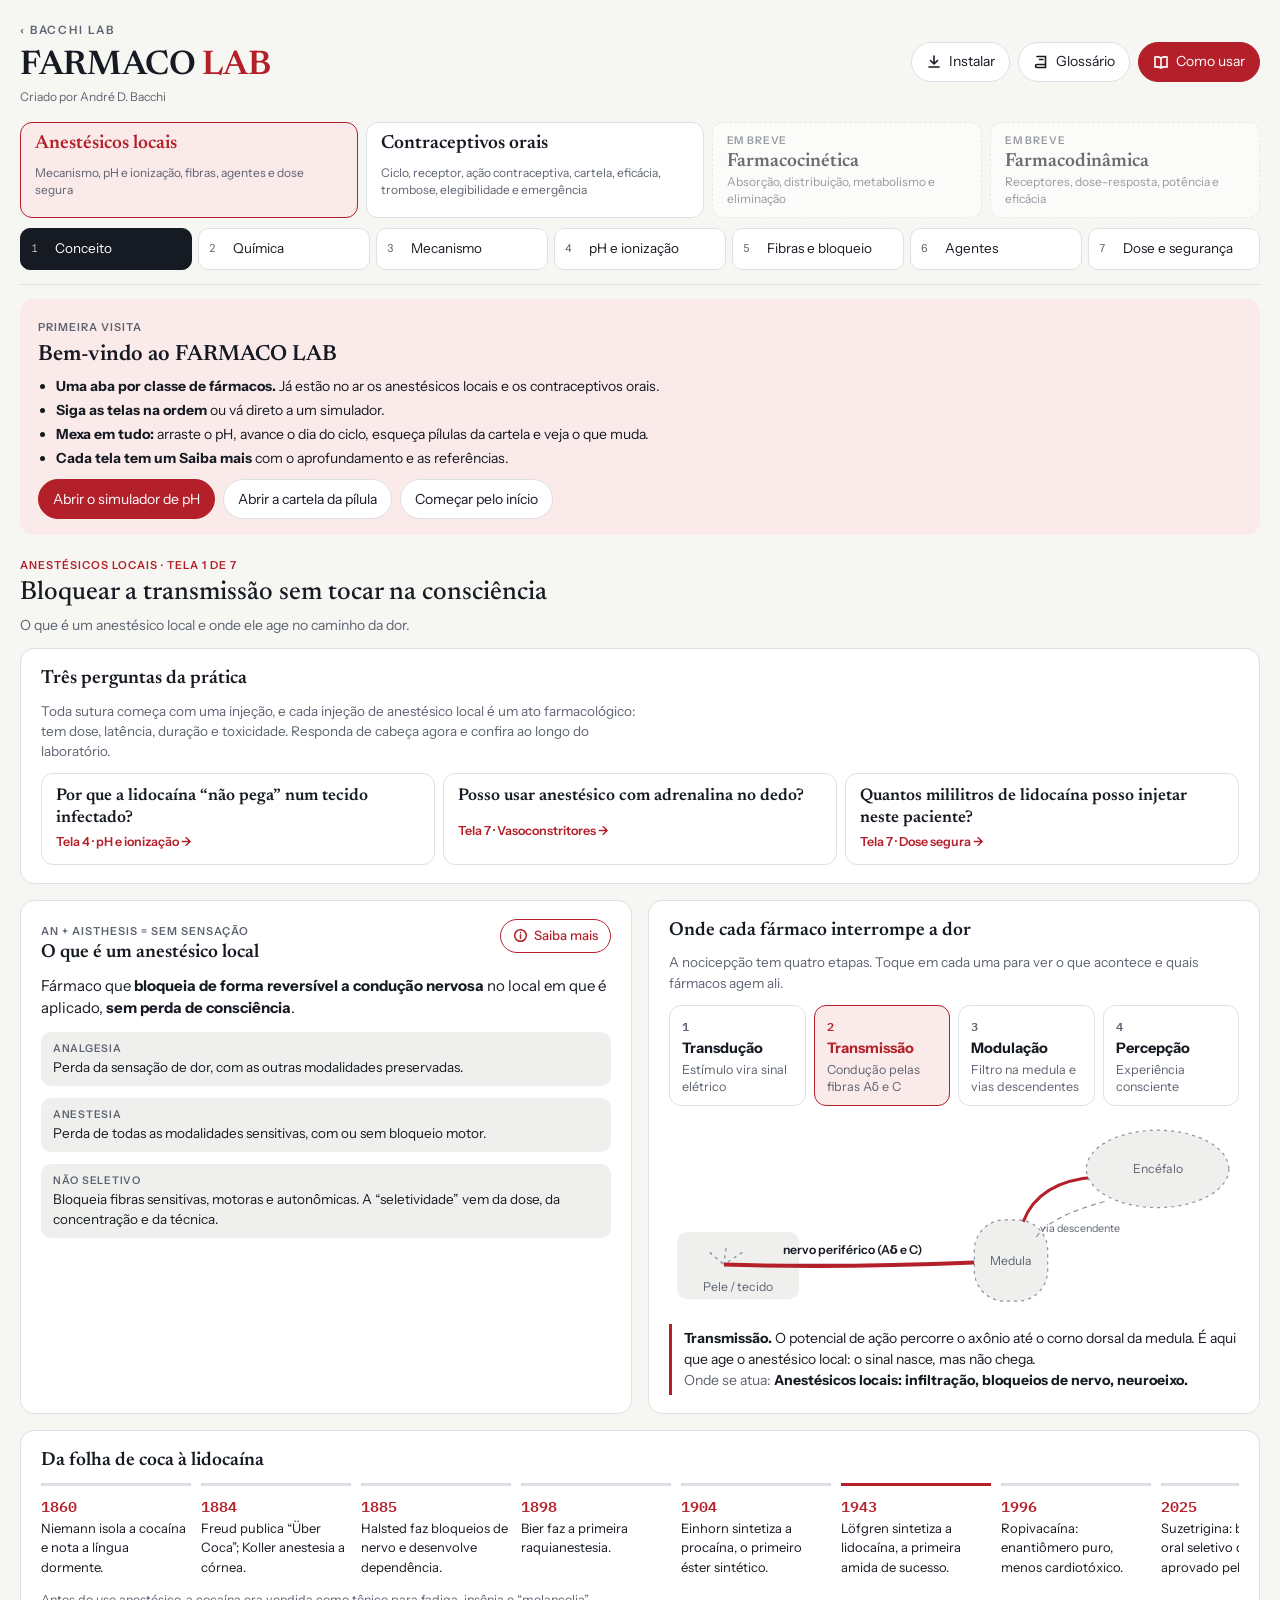
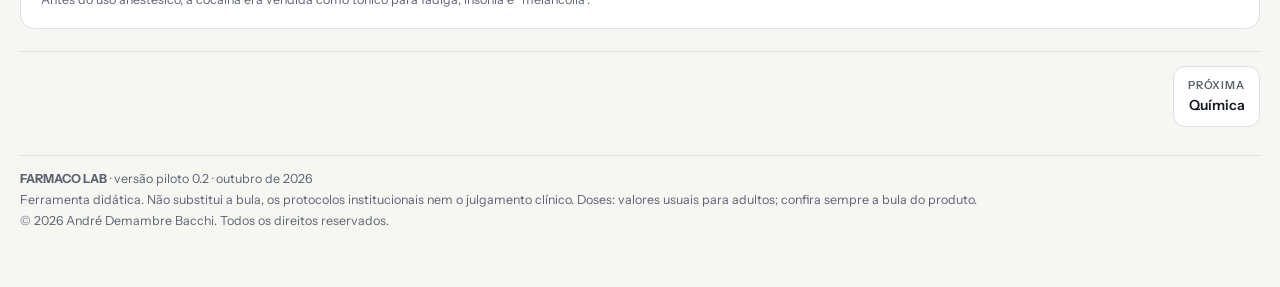
==== commit 392ef663: "Link de volta ao BACCHI LAB no cabeçalho Co-Authored-By: Claude Opus 5.5 <noreply@anthropic.com> Cla" ====
--- a/index.html
+++ b/index.html
@@ -58,6 +58,8 @@
 .num{font-variant-numeric:tabular-nums}
 
 header.top{display:flex;justify-content:space-between;align-items:center;gap:12px;padding-block:18px 10px;flex-wrap:wrap}
+.hub{display:inline-flex;align-items:center;min-height:28px;margin:-6px 0 4px;font:600 11.5px/1 var(--f-body);letter-spacing:.16em;text-transform:uppercase;color:var(--muted);text-decoration:none}
+.hub:hover{color:var(--accent)}
 .brand h1{font-family:var(--f-display);font-weight:600;font-size:34px;line-height:1;margin:0;letter-spacing:-.01em}
 .brand h1 em{font-style:normal;color:var(--accent)}
 .brand p{margin:5px 0 0;color:var(--muted);font-size:12px}
@@ -536,7 +538,7 @@
 </style>
 <div class="wrap">
 <header class="top">
-  <div class="brand"><h1>FARMACO <em>LAB</em></h1><p>Criado por André D. Bacchi</p></div>
+  <div class="brand"><a class="hub" href="https://andrebacchi.github.io/bacchilab/">‹ BACCHI LAB</a><h1>FARMACO <em>LAB</em></h1><p>Criado por André D. Bacchi</p></div>
   <div class="row"><button class="btn" id="instBtn" aria-label="Instalar o app no celular ou computador"><svg viewBox="0 0 16 16" fill="none" stroke="currentColor" stroke-width="1.6" stroke-linecap="round" stroke-linejoin="round"><path d="M8 2v8M4.5 6.5 8 10l3.5-3.5M3 13h10"/></svg>Instalar</button><button class="btn" id="glossBtn"><svg viewBox="0 0 16 16" fill="none" stroke="currentColor" stroke-width="1.6" stroke-linecap="round"><path d="M4 2.5h8.5v11H4a1.5 1.5 0 0 1 0-3h8.5M6.5 5.5h3.5"/></svg>Glossário</button><button class="btn primary" id="howBtn"><svg viewBox="0 0 16 16" fill="none" stroke="currentColor" stroke-width="1.6" stroke-linecap="round"><path d="M8 4c-1.5-1-3.5-1.3-6-1v10c2.5-.3 4.5 0 6 1 1.5-1 3.5-1.3 6-1V3c-2.5-.3-4.5 0-6 1zM8 4v10"/></svg>Como usar</button></div>
 </header>
 <nav class="labnav" aria-label="Classes de fármacos">
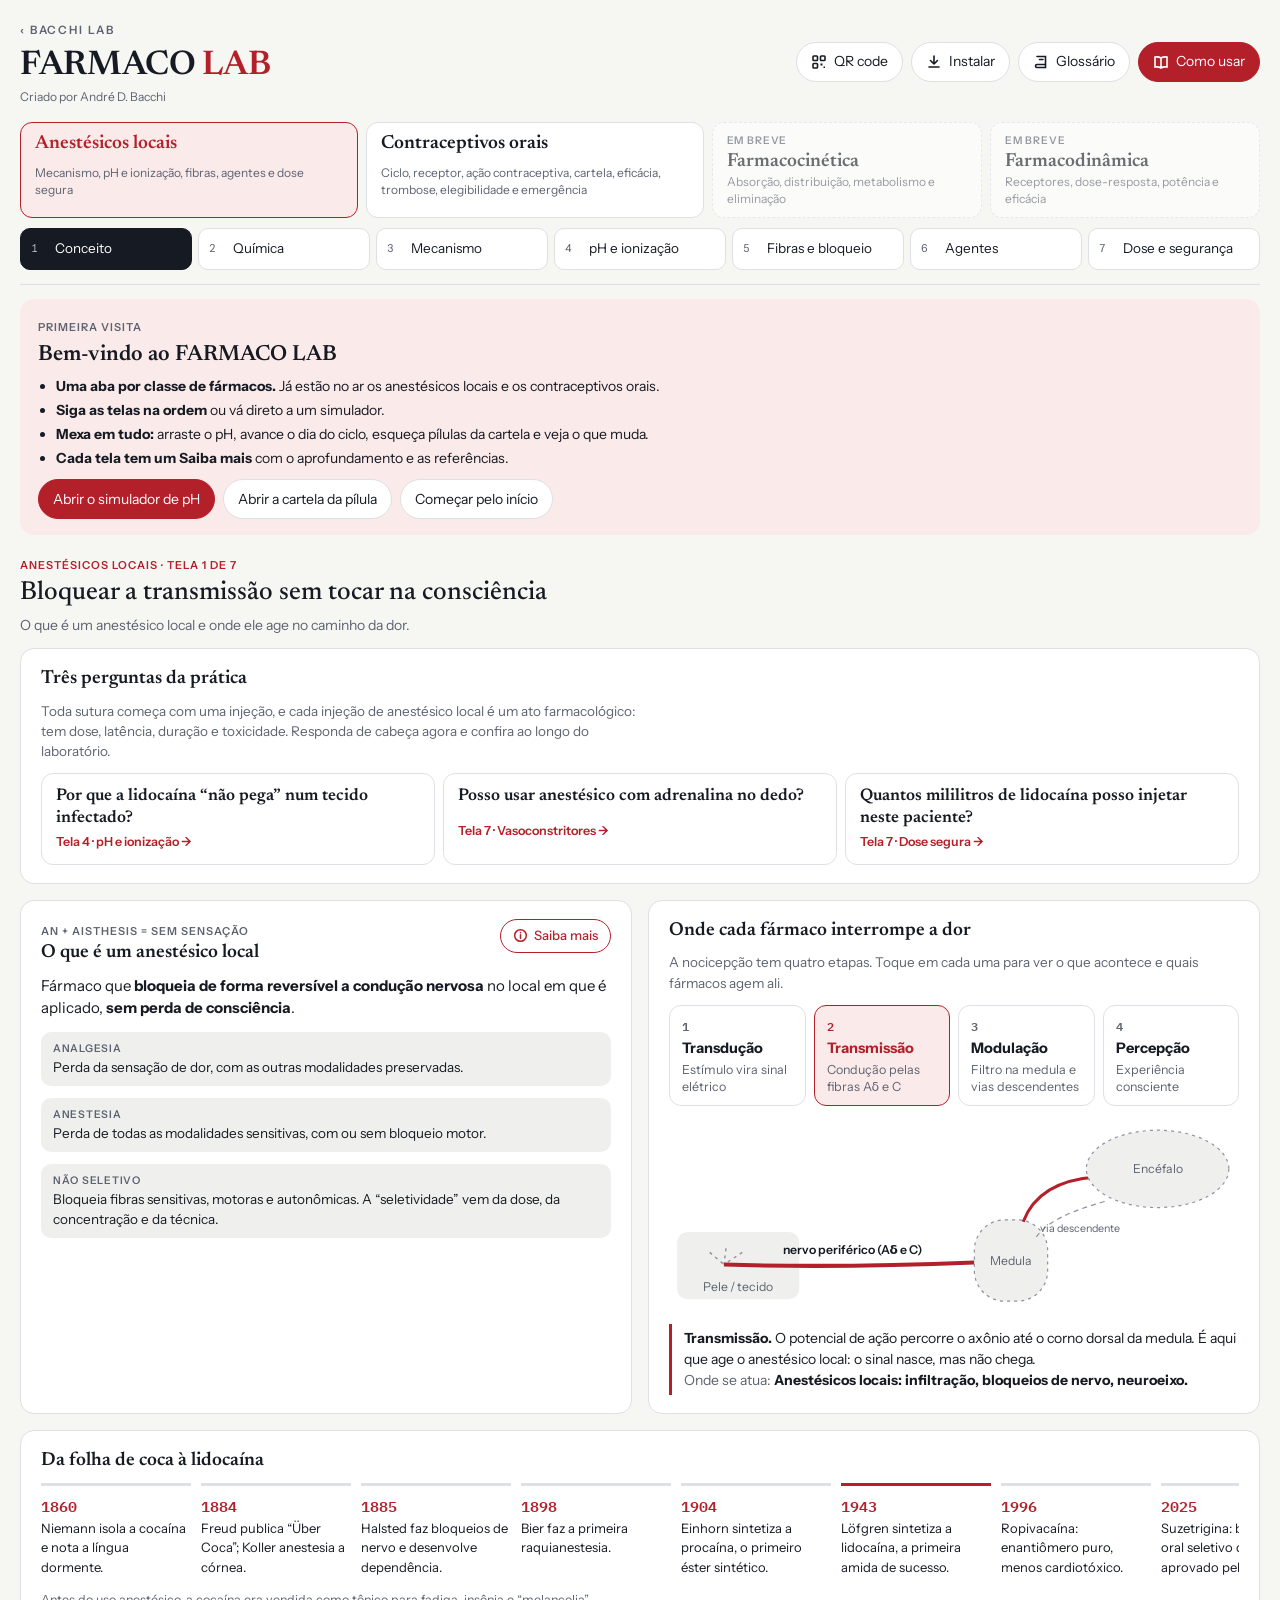
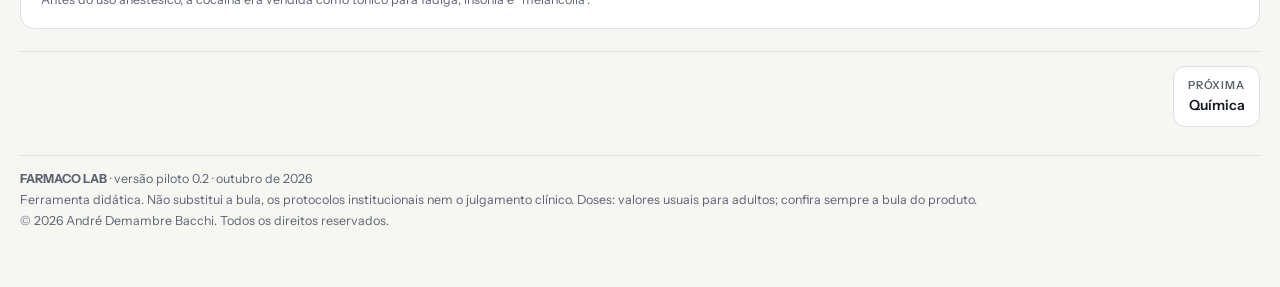
==== commit da2df751: "Botão de QR code no cabeçalho Co-Authored-By: Claude Opus 5.5 <noreply@anthropic.com> Claude-Session" ====
--- a/index.html
+++ b/index.html
@@ -226,6 +226,7 @@
 .blk.soon{opacity:.62;cursor:default;border-style:dashed}
 .blk.soon em{font-style:normal;font-size:10.5px;letter-spacing:.08em;text-transform:uppercase;font-weight:600;color:var(--muted)}
 
+.fora{background:var(--accent-soft);border-radius:10px;padding:10px 12px;font-size:14px}
 .stack{display:grid;gap:12px}
 .sub{font-size:11px;letter-spacing:.09em;text-transform:uppercase;color:var(--muted);font-weight:600;margin:14px 0 6px;display:flex;justify-content:space-between;align-items:center;gap:8px}
 .sub:first-child{margin-top:0}
@@ -362,6 +363,15 @@
 .ratio .rb{background:var(--b)}.ratio .ri{background:var(--ion)}
 .ratio span{position:absolute;top:50%;transform:translateY(-50%);font:600 12.5px var(--f-mono);color:#fff;text-shadow:0 1px 2px rgba(0,0,0,.35)}
 .ratio .rr{right:8px}
+
+/* QR code do app (padrão do BACCHI LAB): grande e sobre branco, para ler de longe quando projetado */
+.qr-wrap{display:grid;gap:12px;justify-items:center;text-align:center;padding-top:14px}
+.qr-wrap p{margin:0}
+.qr-box{width:min(100%,56vh);padding:10px;border-radius:10px;background:#fff;border:1px solid var(--line)}
+.qr-box svg{display:block;width:100%;height:auto}
+.qr-url{font:600 clamp(15px,4vw,20px)/1.3 "IBM Plex Mono",ui-monospace,monospace;overflow-wrap:anywhere;-webkit-user-select:all;user-select:all}
+.qr-acts{display:flex;flex-wrap:wrap;justify-content:center;gap:8px}
+.qr-nota{font-size:12.5px;opacity:.7}
 /* ---- Contraceptivos orais: hormônios, anatomia, cartela, arranjos de ícones e categorias da OMS ---- */
 :root{
   --fsh:#2a78d6; --lh:#d9531e; --e2:#b03fa8; --p4:#128a5e;          /* séries hormonais (validadas para daltonismo, claro) */
@@ -539,7 +549,7 @@
 <div class="wrap">
 <header class="top">
   <div class="brand"><a class="hub" href="https://andrebacchi.github.io/bacchilab/">‹ BACCHI LAB</a><h1>FARMACO <em>LAB</em></h1><p>Criado por André D. Bacchi</p></div>
-  <div class="row"><button class="btn" id="instBtn" aria-label="Instalar o app no celular ou computador"><svg viewBox="0 0 16 16" fill="none" stroke="currentColor" stroke-width="1.6" stroke-linecap="round" stroke-linejoin="round"><path d="M8 2v8M4.5 6.5 8 10l3.5-3.5M3 13h10"/></svg>Instalar</button><button class="btn" id="glossBtn"><svg viewBox="0 0 16 16" fill="none" stroke="currentColor" stroke-width="1.6" stroke-linecap="round"><path d="M4 2.5h8.5v11H4a1.5 1.5 0 0 1 0-3h8.5M6.5 5.5h3.5"/></svg>Glossário</button><button class="btn primary" id="howBtn"><svg viewBox="0 0 16 16" fill="none" stroke="currentColor" stroke-width="1.6" stroke-linecap="round"><path d="M8 4c-1.5-1-3.5-1.3-6-1v10c2.5-.3 4.5 0 6 1 1.5-1 3.5-1.3 6-1V3c-2.5-.3-4.5 0-6 1zM8 4v10"/></svg>Como usar</button></div>
+  <div class="row"><button class="btn" id="qrBtn" aria-label="Mostrar o QR code deste app"><svg viewBox="0 0 16 16" fill="none" stroke="currentColor" stroke-width="1.6" stroke-linejoin="round"><rect x="2" y="2" width="4.5" height="4.5" rx=".8"/><rect x="9.5" y="2" width="4.5" height="4.5" rx=".8"/><rect x="2" y="9.5" width="4.5" height="4.5" rx=".8"/><path d="M9.5 9.5h2v2h-2zM12.5 12.5H14V14h-1.5z" fill="currentColor" stroke="none"/></svg>QR code</button><button class="btn" id="instBtn" aria-label="Instalar o app no celular ou computador"><svg viewBox="0 0 16 16" fill="none" stroke="currentColor" stroke-width="1.6" stroke-linecap="round" stroke-linejoin="round"><path d="M8 2v8M4.5 6.5 8 10l3.5-3.5M3 13h10"/></svg>Instalar</button><button class="btn" id="glossBtn"><svg viewBox="0 0 16 16" fill="none" stroke="currentColor" stroke-width="1.6" stroke-linecap="round"><path d="M4 2.5h8.5v11H4a1.5 1.5 0 0 1 0-3h8.5M6.5 5.5h3.5"/></svg>Glossário</button><button class="btn primary" id="howBtn"><svg viewBox="0 0 16 16" fill="none" stroke="currentColor" stroke-width="1.6" stroke-linecap="round"><path d="M8 4c-1.5-1-3.5-1.3-6-1v10c2.5-.3 4.5 0 6 1 1.5-1 3.5-1.3 6-1V3c-2.5-.3-4.5 0-6 1zM8 4v10"/></svg>Como usar</button></div>
 </header>
 <nav class="labnav" aria-label="Classes de fármacos">
   <div class="blocks four" id="blocks"></div>
@@ -1326,7 +1336,7 @@
   const ST = { ios: ['Abra esta página no <b>Safari</b>.', 'Toque em <b>Compartilhar</b> <kbd>⬆︎</kbd>.', 'Toque em <b>Adicionar à Tela de Início</b>.', 'Confirme o nome e toque em <b>Adicionar</b>.'],
     android: ['Abra esta página no <b>Chrome</b>.', 'Toque no menu <kbd>⋮</kbd>.', 'Toque em <b>Instalar app</b> ou <b>Adicionar à tela inicial</b>.', 'Confirme. O ícone aparece junto dos seus apps.'],
     desktop: ['<b>Chrome ou Edge:</b> use o ícone de instalar na barra de endereço, ou o menu <kbd>⋮</kbd> → <b>Transmitir, salvar e compartilhar</b> → <b>Instalar página como app</b>.', '<b>Safari (Mac):</b> menu <b>Arquivo</b> → <b>Adicionar ao Dock</b>.', '<b>Qualquer navegador:</b> salve nos favoritos com <kbd>Ctrl</kbd>+<kbd>D</kbd>.'] };
-  const body = p => `<p>O FARMACO LAB pode ficar na tela inicial como um aplicativo e abrir em tela cheia.</p><div class="seg" id="iSeg">${[['ios', 'iPhone e iPad'], ['android', 'Android'], ['desktop', 'Computador']].map(([k, l]) => `<button data-v="${k}" class="${k === p ? 'on' : ''}">${l}</button>`).join('')}</div><ol style="margin-top:12px">${ST[p].map(s => `<li>${s}</li>`).join('')}</ol>`;
+  const body = p => `${janela === 'outra' ? `<p class="fora">Você abriu este app por dentro de outro, como o BACCHI LAB, e daqui não dá para instalar. Toque em <kbd>⋮</kbd> no alto da tela e em <b>Abrir no Chrome</b>; lá, toque de novo em <b>Instalar</b>.</p>` : ''}<p>O FARMACO LAB pode ficar na tela inicial como um aplicativo e abrir em tela cheia.</p><div class="seg" id="iSeg">${[['ios', 'iPhone e iPad'], ['android', 'Android'], ['desktop', 'Computador']].map(([k, l]) => `<button data-v="${k}" class="${k === p ? 'on' : ''}">${l}</button>`).join('')}</div><ol style="margin-top:12px">${ST[p].map(s => `<li>${s}</li>`).join('')}</ol>`;
   openSheet('Instalar o FARMACO LAB', body(plat));
   const wire = () => { const s = $('iSeg'); if (s) s.onclick = e => { const b = e.target.closest('button'); if (b) { s.parentElement.innerHTML = body(b.dataset.v); wire(); } }; };
   wire();
@@ -2570,7 +2580,38 @@
 addEventListener('hashchange', () => { const h = (location.hash || '').slice(1), f = findScreen(h === 'vaso' ? 'dose' : h); if (f && (f[0] !== lab || f[1] !== cur)) show(f[1], false, f[0]); });
 let deferredPrompt = null;
 addEventListener('beforeinstallprompt', e => { e.preventDefault(); deferredPrompt = e; });
-if (matchMedia('(display-mode: standalone)').matches || navigator.standalone) $('instBtn').hidden = true;
+/* Janela em que o app está rodando: "navegador" (aba comum), "propria" (instalado, na janela dele) ou "outra"
+   (aberto dentro de outro app instalado, como o BACCHI LAB). Neste último caso o Android também responde
+   display-mode: standalone, e o botão Instalar sumia para quem ainda não tinha o app: a diferença é de onde a página veio. */
+function janelaApp(k){
+  if(!(matchMedia("(display-mode: standalone)").matches||navigator.standalone===true))return"navegador";
+  let fora=false,marca=false;
+  try{const r=document.referrer&&new URL(document.referrer);fora=!!r&&r.origin===location.origin&&!r.pathname.startsWith(new URL("./",location.href).pathname);}catch(e){}
+  try{if(!document.referrer)localStorage.setItem(k,"1");if(!fora)sessionStorage.setItem(k,"1");marca=localStorage.getItem(k)==="1"||sessionStorage.getItem(k)==="1";}catch(e){}
+  return !fora||marca?"propria":"outra";
+}
+/* Confirmação do próprio navegador, quando ele sabe responder (Chrome no Android, pelo related_applications do manifest). */
+function appInstalado(k){
+  if(!navigator.getInstalledRelatedApps)return Promise.resolve(false);
+  return navigator.getInstalledRelatedApps().then(l=>{if(l.length){try{localStorage.setItem(k,"1");}catch(e){}}return l.length>0;}).catch(()=>false);
+}
+const JAN_K = 'farmaco-lab.instalado'; let janela = janelaApp(JAN_K);
+$('instBtn').hidden = janela === 'propria';   // só some na janela do próprio app instalado
+if (janela === 'outra') appInstalado(JAN_K).then(ok => { if (ok) { janela = 'propria'; $('instBtn').hidden = true; } });
+addEventListener('appinstalled', () => { try { localStorage.setItem(JAN_K, '1'); } catch (e) {} $('instBtn').hidden = true; });
+/* QR code do app (padrão do BACCHI LAB). O desenho é fixo: aponta para o endereço do app no ar.
+   Foi gerado com o qrcode.js do repositório bacchilab (nível M); se o endereço mudar, gere de novo. */
+const QR_URL="https://andrebacchi.github.io/farmaco-lab/",QR_SVG="<svg viewBox=\"0 0 33 33\" shape-rendering=\"crispEdges\" role=\"img\" aria-label=\"QR code para andrebacchi.github.io/farmaco-lab\"><rect width=\"33\" height=\"33\" fill=\"#fff\"/><path d=\"M2 2h7v1h-7zM10 2h2v1h-2zM14 2h2v1h-2zM18 2h1v1h-1zM21 2h2v1h-2zM24 2h7v1h-7zM2 3h1v1h-1zM8 3h1v1h-1zM10 3h1v1h-1zM13 3h1v1h-1zM15 3h1v1h-1zM18 3h3v1h-3zM24 3h1v1h-1zM30 3h1v1h-1zM2 4h1v1h-1zM4 4h3v1h-3zM8 4h1v1h-1zM11 4h1v1h-1zM13 4h1v1h-1zM15 4h4v1h-4zM21 4h1v1h-1zM24 4h1v1h-1zM26 4h3v1h-3zM30 4h1v1h-1zM2 5h1v1h-1zM4 5h3v1h-3zM8 5h1v1h-1zM10 5h1v1h-1zM12 5h1v1h-1zM14 5h2v1h-2zM17 5h1v1h-1zM19 5h1v1h-1zM21 5h1v1h-1zM24 5h1v1h-1zM26 5h3v1h-3zM30 5h1v1h-1zM2 6h1v1h-1zM4 6h3v1h-3zM8 6h1v1h-1zM11 6h1v1h-1zM15 6h4v1h-4zM21 6h1v1h-1zM24 6h1v1h-1zM26 6h3v1h-3zM30 6h1v1h-1zM2 7h1v1h-1zM8 7h1v1h-1zM11 7h6v1h-6zM21 7h2v1h-2zM24 7h1v1h-1zM30 7h1v1h-1zM2 8h7v1h-7zM10 8h1v1h-1zM12 8h1v1h-1zM14 8h1v1h-1zM16 8h1v1h-1zM18 8h1v1h-1zM20 8h1v1h-1zM22 8h1v1h-1zM24 8h7v1h-7zM10 9h2v1h-2zM13 9h2v1h-2zM19 9h1v1h-1zM21 9h1v1h-1zM2 10h1v1h-1zM4 10h2v1h-2zM7 10h3v1h-3zM14 10h1v1h-1zM16 10h1v1h-1zM18 10h4v1h-4zM24 10h1v1h-1zM27 10h1v1h-1zM29 10h2v1h-2zM3 11h1v1h-1zM5 11h1v1h-1zM7 11h1v1h-1zM10 11h2v1h-2zM15 11h1v1h-1zM18 11h1v1h-1zM21 11h6v1h-6zM30 11h1v1h-1zM3 12h1v1h-1zM5 12h1v1h-1zM8 12h1v1h-1zM10 12h2v1h-2zM13 12h2v1h-2zM18 12h3v1h-3zM22 12h2v1h-2zM25 12h2v1h-2zM28 12h2v1h-2zM4 13h2v1h-2zM7 13h1v1h-1zM11 13h1v1h-1zM13 13h3v1h-3zM20 13h1v1h-1zM22 13h3v1h-3zM30 13h1v1h-1zM2 14h3v1h-3zM8 14h9v1h-9zM19 14h1v1h-1zM21 14h1v1h-1zM25 14h1v1h-1zM27 14h2v1h-2zM5 15h3v1h-3zM10 15h1v1h-1zM12 15h3v1h-3zM16 15h4v1h-4zM21 15h2v1h-2zM24 15h1v1h-1zM28 15h3v1h-3zM4 16h1v1h-1zM8 16h4v1h-4zM15 16h1v1h-1zM18 16h2v1h-2zM21 16h2v1h-2zM24 16h1v1h-1zM28 16h3v1h-3zM2 17h2v1h-2zM5 17h1v1h-1zM16 17h1v1h-1zM20 17h1v1h-1zM23 17h4v1h-4zM29 17h1v1h-1zM4 18h2v1h-2zM7 18h2v1h-2zM10 18h2v1h-2zM14 18h2v1h-2zM18 18h1v1h-1zM21 18h3v1h-3zM25 18h3v1h-3zM29 18h1v1h-1zM4 19h1v1h-1zM6 19h1v1h-1zM12 19h1v1h-1zM15 19h1v1h-1zM17 19h1v1h-1zM19 19h1v1h-1zM22 19h1v1h-1zM25 19h1v1h-1zM27 19h3v1h-3zM2 20h1v1h-1zM4 20h5v1h-5zM10 20h1v1h-1zM13 20h3v1h-3zM17 20h3v1h-3zM23 20h1v1h-1zM28 20h1v1h-1zM5 21h2v1h-2zM9 21h1v1h-1zM11 21h4v1h-4zM16 21h1v1h-1zM19 21h1v1h-1zM22 21h2v1h-2zM26 21h1v1h-1zM28 21h1v1h-1zM3 22h2v1h-2zM7 22h5v1h-5zM13 22h1v1h-1zM18 22h3v1h-3zM22 22h7v1h-7zM10 23h4v1h-4zM15 23h1v1h-1zM18 23h3v1h-3zM22 23h1v1h-1zM26 23h5v1h-5zM2 24h7v1h-7zM10 24h1v1h-1zM14 24h2v1h-2zM19 24h1v1h-1zM21 24h2v1h-2zM24 24h1v1h-1zM26 24h2v1h-2zM29 24h1v1h-1zM2 25h1v1h-1zM8 25h1v1h-1zM10 25h1v1h-1zM12 25h6v1h-6zM20 25h1v1h-1zM22 25h1v1h-1zM26 25h2v1h-2zM2 26h1v1h-1zM4 26h3v1h-3zM8 26h1v1h-1zM12 26h1v1h-1zM14 26h1v1h-1zM17 26h1v1h-1zM19 26h1v1h-1zM22 26h5v1h-5zM28 26h3v1h-3zM2 27h1v1h-1zM4 27h3v1h-3zM8 27h1v1h-1zM10 27h1v1h-1zM13 27h6v1h-6zM21 27h1v1h-1zM23 27h1v1h-1zM25 27h3v1h-3zM30 27h1v1h-1zM2 28h1v1h-1zM4 28h3v1h-3zM8 28h1v1h-1zM10 28h5v1h-5zM19 28h3v1h-3zM25 28h1v1h-1zM28 28h1v1h-1zM30 28h1v1h-1zM2 29h1v1h-1zM8 29h1v1h-1zM12 29h4v1h-4zM18 29h1v1h-1zM22 29h2v1h-2zM25 29h3v1h-3zM29 29h1v1h-1zM2 30h7v1h-7zM10 30h1v1h-1zM12 30h2v1h-2zM15 30h3v1h-3zM21 30h5v1h-5zM29 30h1v1h-1z\" fill=\"#161a22\"/></svg>";
+function showQR(){
+  openSheet("QR code do FARMACO LAB",`<div class="qr-wrap"><p>Aponte a câmera do celular para o código.</p><div class="qr-box">${QR_SVG}</div><p class="qr-url" id="qrUrl">andrebacchi.github.io/farmaco-lab</p><div class="qr-acts"><button class="btn primary" id="qrCopy">Copiar link</button>${navigator.share?'<button class="btn" id="qrShare">Compartilhar</button>':''}</div><p class="qr-nota">QR Code é marca registrada da DENSO WAVE INCORPORATED.</p></div>`);
+  const g=id=>document.getElementById(id);
+  g("qrCopy").onclick=async e=>{const b=e.currentTarget;
+    try{await navigator.clipboard.writeText(QR_URL);b.textContent="Link copiado";}
+    catch(_){const r=document.createRange();r.selectNodeContents(g("qrUrl"));const s=getSelection();s.removeAllRanges();s.addRange(r);b.textContent="Selecionado: copie";}
+    setTimeout(()=>{if(b.isConnected)b.textContent="Copiar link";},2200);};
+  if(g("qrShare"))g("qrShare").onclick=()=>navigator.share({title:"FARMACO LAB",url:QR_URL}).catch(()=>{});
+}
+document.getElementById("qrBtn").onclick=showQR;
 $('instBtn').onclick = async () => { if (deferredPrompt) { try { deferredPrompt.prompt(); const r = await deferredPrompt.userChoice; deferredPrompt = null; if (r && r.outcome === 'accepted') return; } catch {} } showInstall(); };
 (() => {
   const h = (location.hash || '').slice(1), f = findScreen(h === 'vaso' ? 'dose' : h) || findScreen(store.get('tela', '')) || findScreen(window.FL_START || '') || [0, 0];   // FL_START: tela inicial opcional (usada em prévias)
